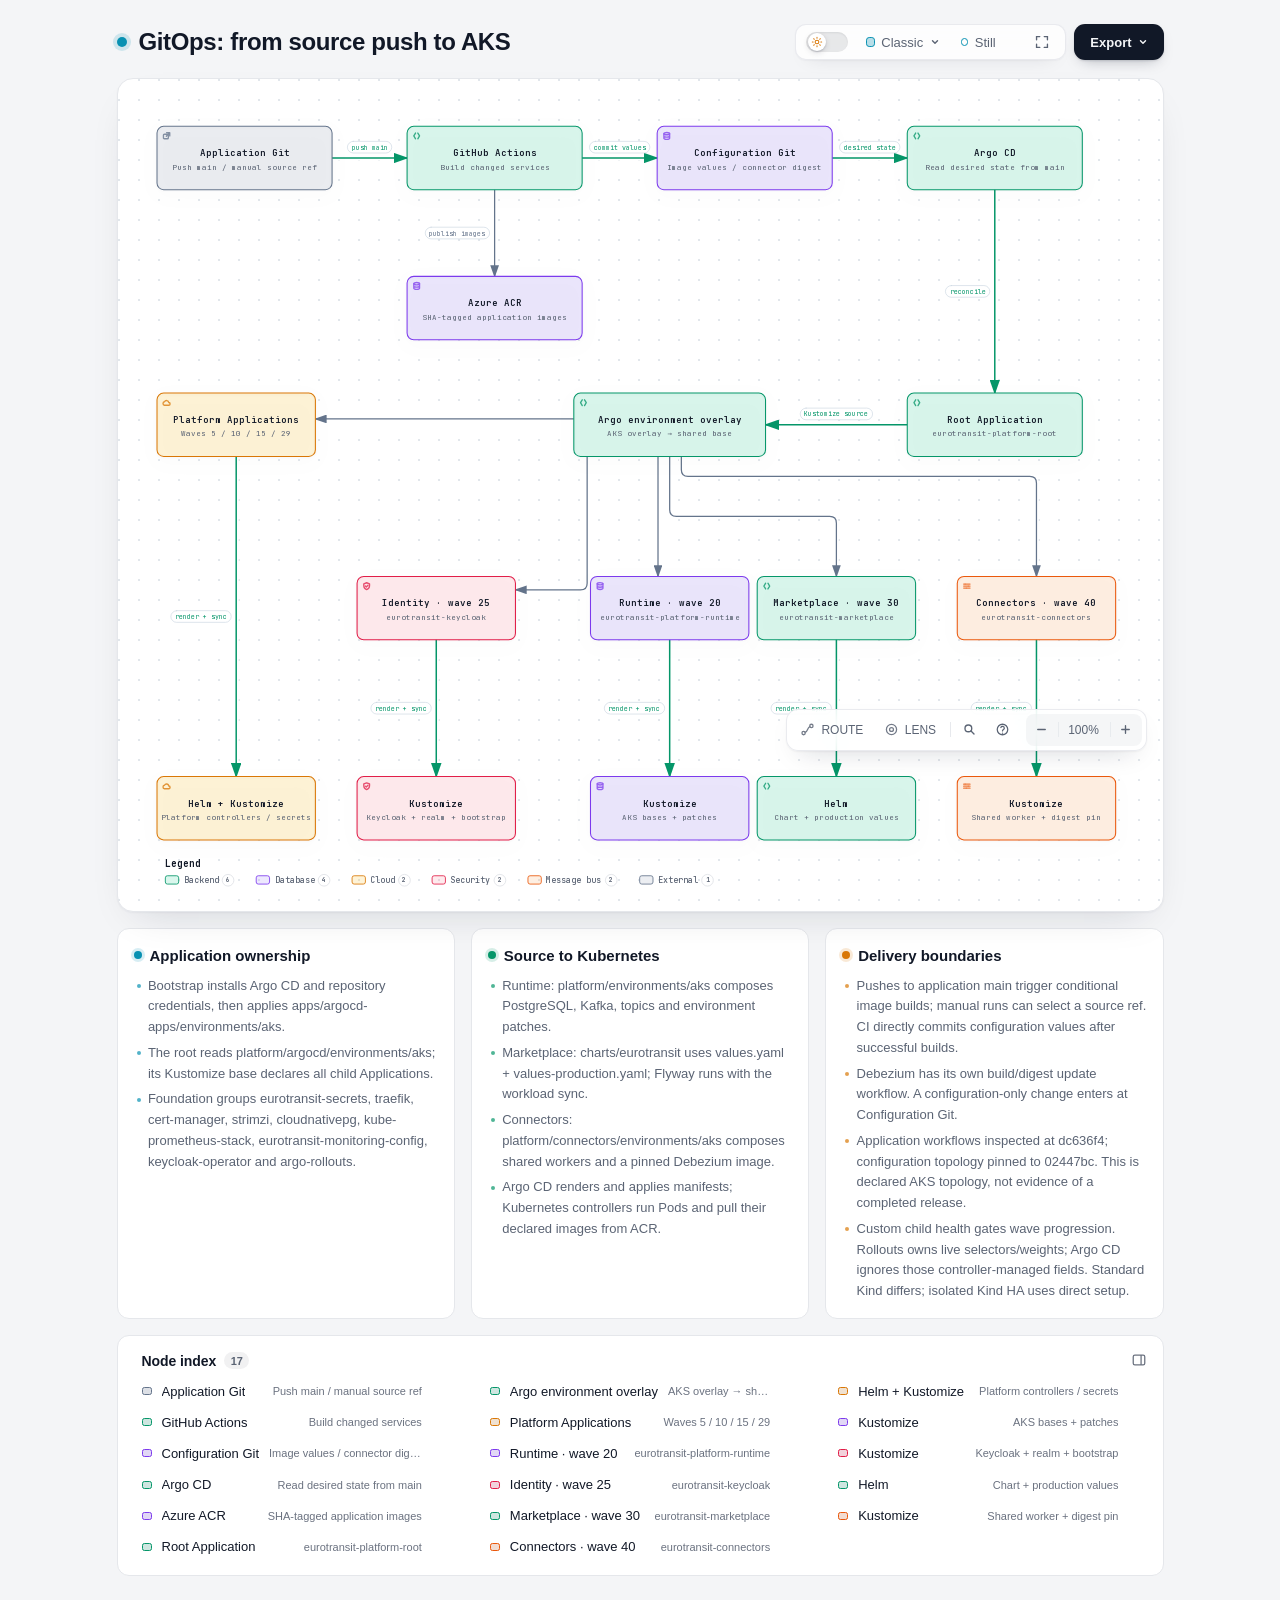
==== docs/diagrams/delivery/gitops-flow.html @ 52f910f9 "docs: detail GitOps Applications and installed chart resources" ====
<!DOCTYPE html>
<html lang="en" data-theme="dark" data-preset="classic">
<head>
  <meta charset="UTF-8">
  <meta name="viewport" content="width=device-width, initial-scale=1.0">
  <meta name="generator" content="archify 3.1.0">
  <meta name="archify-reader-contract" content="declared-wide-v1">
  <title>GitOps: from source push to AKS Diagram</title>
  <script>
    // Resolve the theme before first paint so light-preference users don't
    // see a dark flash. The toolbar script below re-applies with UI state.
    (function () {
      try {
        var theme = null;
        try {
          var param = new URLSearchParams(window.location.search).get('theme');
          if (param === 'light' || param === 'dark') theme = param;
          if (new URLSearchParams(window.location.search).get('embed') === '1') {
            document.documentElement.setAttribute('data-embed', 'true');
          }
          if (new URLSearchParams(window.location.search).get('present') === '1') {
            document.documentElement.setAttribute('data-present', 'true');
          }
        } catch (_) {}
        if (!theme) {
          try { theme = localStorage.getItem('archify-theme'); } catch (_) {}
        }
        if (theme !== 'light' && theme !== 'dark') {
          theme = window.matchMedia('(prefers-color-scheme: light)').matches ? 'light' : 'dark';
        }
        document.documentElement.setAttribute('data-theme', theme);
      } catch (_) {}
    })();
  </script>
  <style id="archify-fonts">
/*
JetBrains Mono variable WOFF2 subsets from Google Fonts service revision v24.
These fixed bytes are shared by the viewer and its SVG/raster exports.
No local() source: an installed copy must not override the bundled font.
Uncovered characters (including CJK) still use the system fallback stack.
Upstream: https://github.com/JetBrains/JetBrainsMono

cyrillic-ext    1664 bytes  sha256 9343de2ca5d9549f792e7962375af8efb0f320c7643bfd36c884b5a30e5c396f
cyrillic        8892 bytes  sha256 4995a9a43ac659ec32fcd8b463755cd6a07b31a6e6b3894a6a153b661cf490e2
greek           6800 bytes  sha256 49c3da6c9a2b279b0f1f860f5cfb1f5dc38d88a5c7be9c9b1837bbc4e3db6111
vietnamese      5872 bytes  sha256 d44eb1936043a56038eb02dd70b243f379bef65783f94ec12f277550720411f1
latin-ext      11596 bytes  sha256 9c38cb2d0d2d93c1ee6e21fa78db76f13ea7e15e15cc64214c7ca89b6aaa35c4
latin          31340 bytes  sha256 2c32b9b3ee358c119e210f6f5195f9bd34894d78a785ff2e95d60e718e400af4

Copyright 2020 The JetBrains Mono Project Authors (https://github.com/JetBrains/JetBrainsMono)

This Font Software is licensed under the SIL Open Font License, Version 1.1.
This license is copied below, and is also available with a FAQ at:
https://openfontlicense.org


-----------------------------------------------------------
SIL OPEN FONT LICENSE Version 1.1 - 26 February 2007
-----------------------------------------------------------

PREAMBLE
The goals of the Open Font License (OFL) are to stimulate worldwide
development of collaborative font projects, to support the font creation
efforts of academic and linguistic communities, and to provide a free and
open framework in which fonts may be shared and improved in partnership
with others.

The OFL allows the licensed fonts to be used, studied, modified and
redistributed freely as long as they are not sold by themselves. The
fonts, including any derivative works, can be bundled, embedded,
redistributed and/or sold with any software provided that any reserved
names are not used by derivative works. The fonts and derivatives,
however, cannot be released under any other type of license. The
requirement for fonts to remain under this license does not apply
to any document created using the fonts or their derivatives.

DEFINITIONS
"Font Software" refers to the set of files released by the Copyright
Holder(s) under this license and clearly marked as such. This may
include source files, build scripts and documentation.

"Reserved Font Name" refers to any names specified as such after the
copyright statement(s).

"Original Version" refers to the collection of Font Software components as
distributed by the Copyright Holder(s).

"Modified Version" refers to any derivative made by adding to, deleting,
or substituting -- in part or in whole -- any of the components of the
Original Version, by changing formats or by porting the Font Software to a
new environment.

"Author" refers to any designer, engineer, programmer, technical
writer or other person who contributed to the Font Software.

PERMISSION & CONDITIONS
Permission is hereby granted, free of charge, to any person obtaining
a copy of the Font Software, to use, study, copy, merge, embed, modify,
redistribute, and sell modified and unmodified copies of the Font
Software, subject to the following conditions:

1) Neither the Font Software nor any of its individual components,
in Original or Modified Versions, may be sold by itself.

2) Original or Modified Versions of the Font Software may be bundled,
redistributed and/or sold with any software, provided that each copy
contains the above copyright notice and this license. These can be
included either as stand-alone text files, human-readable headers or
in the appropriate machine-readable metadata fields within text or
binary files as long as those fields can be easily viewed by the user.

3) No Modified Version of the Font Software may use the Reserved Font
Name(s) unless explicit written permission is granted by the corresponding
Copyright Holder. This restriction only applies to the primary font name as
presented to the users.

4) The name(s) of the Copyright Holder(s) or the Author(s) of the Font
Software shall not be used to promote, endorse or advertise any
Modified Version, except to acknowledge the contribution(s) of the
Copyright Holder(s) and the Author(s) or with their explicit written
permission.

5) The Font Software, modified or unmodified, in part or in whole,
must be distributed entirely under this license, and must not be
distributed under any other license. The requirement for fonts to
remain under this license does not apply to any document created
using the Font Software.

TERMINATION
This license becomes null and void if any of the above conditions are
not met.

DISCLAIMER
THE FONT SOFTWARE IS PROVIDED "AS IS", WITHOUT WARRANTY OF ANY KIND,
EXPRESS OR IMPLIED, INCLUDING BUT NOT LIMITED TO ANY WARRANTIES OF
MERCHANTABILITY, FITNESS FOR A PARTICULAR PURPOSE AND NONINFRINGEMENT
OF COPYRIGHT, PATENT, TRADEMARK, OR OTHER RIGHT. IN NO EVENT SHALL THE
COPYRIGHT HOLDER BE LIABLE FOR ANY CLAIM, DAMAGES OR OTHER LIABILITY,
INCLUDING ANY GENERAL, SPECIAL, INDIRECT, INCIDENTAL, OR CONSEQUENTIAL
DAMAGES, WHETHER IN AN ACTION OF CONTRACT, TORT OR OTHERWISE, ARISING
FROM, OUT OF THE USE OR INABILITY TO USE THE FONT SOFTWARE OR FROM
OTHER DEALINGS IN THE FONT SOFTWARE.
*/
    /* cyrillic-ext */
    @font-face { font-family: 'JetBrains Mono'; font-style: normal; font-weight: 400 800; font-display: swap;
      src: url([data-uri]) format('woff2');
      unicode-range: U+0460-052F, U+1C80-1C8A, U+20B4, U+2DE0-2DFF, U+A640-A69F, U+FE2E-FE2F; }
    /* cyrillic */
    @font-face { font-family: 'JetBrains Mono'; font-style: normal; font-weight: 400 800; font-display: swap;
      src: url([data-uri]) format('woff2');
      unicode-range: U+0301, U+0400-045F, U+0490-0491, U+04B0-04B1, U+2116; }
    /* greek */
    @font-face { font-family: 'JetBrains Mono'; font-style: normal; font-weight: 400 800; font-display: swap;
      src: url([data-uri]) format('woff2');
      unicode-range: U+0370-0377, U+037A-037F, U+0384-038A, U+038C, U+038E-03A1, U+03A3-03FF; }
    /* vietnamese */
    @font-face { font-family: 'JetBrains Mono'; font-style: normal; font-weight: 400 800; font-display: swap;
      src: url([data-uri]) format('woff2');
      unicode-range: U+0102-0103, U+0110-0111, U+0128-0129, U+0168-0169, U+01A0-01A1, U+01AF-01B0, U+0300-0301, U+0303-0304, U+0308-0309, U+0323, U+0329, U+1EA0-1EF9, U+20AB; }
    /* latin-ext */
    @font-face { font-family: 'JetBrains Mono'; font-style: normal; font-weight: 400 800; font-display: swap;
      src: url([data-uri]) format('woff2');
      unicode-range: U+0100-02BA, U+02BD-02C5, U+02C7-02CC, U+02CE-02D7, U+02DD-02FF, U+0304, U+0308, U+0329, U+1D00-1DBF, U+1E00-1E9F, U+1EF2-1EFF, U+2020, U+20A0-20AB, U+20AD-20C0, U+2113, U+2C60-2C7F, U+A720-A7FF; }
    /* latin */
    @font-face { font-family: 'JetBrains Mono'; font-style: normal; font-weight: 400 800; font-display: swap;
      src: url([data-uri]) format('woff2');
      unicode-range: U+0000-00FF, U+0131, U+0152-0153, U+02BB-02BC, U+02C6, U+02DA, U+02DC, U+0304, U+0308, U+0329, U+2000-206F, U+20AC, U+2122, U+2191, U+2193, U+2212, U+2215, U+FEFF, U+FFFD; }
  </style>
  <style>
    /* ==========================================================
       THEME VARIABLES — switch by toggling [data-theme] on <html>
       ========================================================== */
    :root,
    [data-theme="dark"] {
      --bg: #020617;
      --grid: #1e293b;
      --canvas-dot: rgba(148, 163, 184, 0.16);
      --text: #ffffff;
      --text-muted: #94a3b8;
      --text-dim: #475569;
      /* UI chrome and menu hints need more contrast than SVG .t-dim accents */
      --text-faint: #7d8da1;

      --panel: rgba(15, 23, 42, 0.5);
      --panel-border: #1e293b;
      --lane-fill: rgba(15, 23, 42, 0.22);
      --lane-stroke: #334155;

      --arrow: #94a3b8;
      --arrow-emphasis: #34d399;

      /* Opaque mask color used behind semi-transparent component fills
         so the arrows drawn underneath are properly hidden. */
      --mask: #0f172a;

      --frontend-fill:    rgba(8, 51, 68, 0.4);
      --frontend-stroke:  #22d3ee;
      --backend-fill:     rgba(6, 78, 59, 0.4);
      --backend-stroke:   #34d399;
      --database-fill:    rgba(76, 29, 149, 0.4);
      --database-stroke:  #a78bfa;
      --cloud-fill:       rgba(120, 53, 15, 0.3);
      --cloud-stroke:     #fbbf24;
      --security-fill:    rgba(136, 19, 55, 0.4);
      --security-stroke:  #fb7185;
      --messagebus-fill:  rgba(251, 146, 60, 0.3);
      --messagebus-stroke:#fb923c;
      --external-fill:    rgba(30, 41, 59, 0.5);
      --external-stroke:  #94a3b8;

      --toolbar-bg:       rgba(15, 23, 42, 0.8);
      --toolbar-border:   #334155;
      --toolbar-text:     #e2e8f0;
      --toolbar-hover:    rgba(15, 23, 42, 0.95);
      --toolbar-menu-bg:  #0f172a;
    }

    [data-theme="light"] {
      --bg: #f4f5f7;
      --grid: #e9edf2;
      --canvas-dot: #e2e7ec;
      --text: #111827;
      --text-muted: #5b6474;
      --text-dim: #9aa3b2;
      --text-faint: #6b7280;

      --panel: #ffffff;
      --panel-border: #e5e7eb;
      --lane-fill: rgba(248, 250, 252, 0.65);
      --lane-stroke: #cbd5e1;

      --arrow: #64748b;
      --arrow-emphasis: #059669;

      --mask: #ffffff;

      --frontend-fill: rgba(34, 211, 238, 0.15);
      --frontend-stroke: #0891b2;
      --backend-fill: rgba(52, 211, 153, 0.18);
      --backend-stroke: #059669;
      --database-fill: rgba(167, 139, 250, 0.2);
      --database-stroke: #7c3aed;
      --cloud-fill: rgba(251, 191, 36, 0.18);
      --cloud-stroke: #d97706;
      --security-fill: rgba(251, 113, 133, 0.15);
      --security-stroke: #e11d48;
      --messagebus-fill: rgba(251, 146, 60, 0.15);
      --messagebus-stroke: #ea580c;
      --external-fill: rgba(148, 163, 184, 0.18);
      --external-stroke: #64748b;

      --toolbar-bg:       rgba(255, 255, 255, 0.92);
      --toolbar-border:   #cbd5e1;
      --toolbar-text:     #334155;
      --toolbar-hover:    #ffffff;
      --toolbar-menu-bg:  #ffffff;
    }

    /* ==========================================================
       SIGNAL FLOW — an opt-in, motion-forward visual preset.
       The variables also target a standalone exported SVG, whose
       root carries data-preset and data-theme directly.
       ========================================================== */
    [data-preset="signal-flow"][data-theme="dark"] {
      --bg: #030711;
      --grid: #15233a;
      --panel: rgba(6, 14, 28, 0.78);
      --panel-border: #1d3350;
      --lane-fill: rgba(9, 22, 40, 0.5);
      --lane-stroke: #2c4564;
      --text: #f5fbff;
      --text-muted: #9eb0c7;
      --text-dim: #52667f;
      --text-faint: #7890ad;
      --mask: #07101e;
      --frontend-fill: rgba(6, 182, 212, 0.14);
      --frontend-stroke: #67e8f9;
      --backend-fill: rgba(16, 185, 129, 0.14);
      --backend-stroke: #5eead4;
      --database-fill: rgba(139, 92, 246, 0.16);
      --database-stroke: #c4b5fd;
      --cloud-fill: rgba(245, 158, 11, 0.13);
      --cloud-stroke: #fcd34d;
      --security-fill: rgba(244, 63, 94, 0.13);
      --security-stroke: #fda4af;
      --messagebus-fill: rgba(249, 115, 22, 0.13);
      --messagebus-stroke: #fdba74;
      --external-fill: rgba(71, 85, 105, 0.24);
      --external-stroke: #a5b4c7;
      --arrow: #7890ad;
      --arrow-emphasis: #2dd4bf;
      --toolbar-bg: rgba(7, 16, 30, 0.86);
      --toolbar-border: #29415f;
      --toolbar-menu-bg: #07101e;
    }

    [data-preset="signal-flow"][data-theme="light"] {
      --bg: #f4f9fc;
      --grid: #d4e5ee;
      --panel: rgba(255, 255, 255, 0.82);
      --panel-border: #bfd5e2;
      --lane-fill: rgba(232, 243, 248, 0.62);
      --lane-stroke: #a9c5d5;
      --text: #102638;
      --text-muted: #587287;
      --text-dim: #8aa2b4;
      --text-faint: #668397;
      --mask: #ffffff;
      --frontend-fill: rgba(6, 182, 212, 0.09);
      --frontend-stroke: #0789a1;
      --backend-fill: rgba(5, 150, 105, 0.09);
      --backend-stroke: #087f69;
      --database-fill: rgba(124, 58, 237, 0.09);
      --database-stroke: #7254c7;
      --cloud-fill: rgba(217, 119, 6, 0.08);
      --cloud-stroke: #b9670b;
      --security-fill: rgba(225, 29, 72, 0.08);
      --security-stroke: #c53a59;
      --messagebus-fill: rgba(234, 88, 12, 0.08);
      --messagebus-stroke: #c65f27;
      --external-fill: rgba(100, 116, 139, 0.1);
      --external-stroke: #607a8c;
      --arrow: #7b97aa;
      --arrow-emphasis: #0d9488;
    }

    /* ==========================================================
       BLUEPRINT — a review-first drafting preset for deployment,
       infrastructure, and technical design documentation. It keeps
       the same semantic palette and geometry while trading glow for
       precise grid contrast, squared materials, and drafting marks.
       ========================================================== */
    [data-preset="blueprint"][data-theme="dark"] {
      --bg: #06131f;
      --grid: #17425a;
      --panel: rgba(7, 27, 43, 0.9);
      --panel-border: #27627f;
      --lane-fill: rgba(10, 43, 66, 0.36);
      --lane-stroke: #34799a;
      --text: #e3f6ff;
      --text-muted: #91b8ca;
      --text-dim: #557e92;
      --text-faint: #739caf;
      --mask: #0a2031;
      --frontend-fill: rgba(26, 157, 193, 0.14);
      --frontend-stroke: #66d9ef;
      --backend-fill: rgba(31, 155, 124, 0.13);
      --backend-stroke: #69dfbd;
      --database-fill: rgba(120, 105, 196, 0.14);
      --database-stroke: #b4a8ff;
      --cloud-fill: rgba(197, 145, 43, 0.13);
      --cloud-stroke: #ffd166;
      --security-fill: rgba(199, 76, 104, 0.13);
      --security-stroke: #ff8da1;
      --messagebus-fill: rgba(207, 112, 49, 0.13);
      --messagebus-stroke: #ffad66;
      --external-fill: rgba(84, 119, 139, 0.18);
      --external-stroke: #a7cad9;
      --arrow: #78a3b7;
      --arrow-emphasis: #64dfc1;
      --toolbar-bg: rgba(7, 28, 45, 0.92);
      --toolbar-border: #34799a;
      --toolbar-text: #d8f3ff;
      --toolbar-hover: rgba(18, 58, 83, 0.95);
      --toolbar-menu-bg: #0a2031;
    }

    [data-preset="blueprint"][data-theme="light"] {
      --bg: #edf7fa;
      --grid: #b5d5e1;
      --panel: rgba(249, 253, 255, 0.94);
      --panel-border: #78aabd;
      --lane-fill: rgba(210, 232, 240, 0.42);
      --lane-stroke: #83b2c4;
      --text: #123344;
      --text-muted: #4e7486;
      --text-dim: #86a6b4;
      --text-faint: #668c9d;
      --mask: #f9fdff;
      --frontend-fill: rgba(8, 145, 178, 0.08);
      --frontend-stroke: #087f9c;
      --backend-fill: rgba(5, 128, 101, 0.08);
      --backend-stroke: #08755f;
      --database-fill: rgba(100, 75, 180, 0.08);
      --database-stroke: #6757a8;
      --cloud-fill: rgba(181, 120, 15, 0.08);
      --cloud-stroke: #a86609;
      --security-fill: rgba(190, 48, 80, 0.07);
      --security-stroke: #b32f50;
      --messagebus-fill: rgba(196, 81, 22, 0.07);
      --messagebus-stroke: #b65120;
      --external-fill: rgba(79, 112, 128, 0.08);
      --external-stroke: #506f7e;
      --arrow: #6d93a5;
      --arrow-emphasis: #087f69;
      --toolbar-bg: rgba(247, 252, 254, 0.94);
      --toolbar-border: #8ab5c5;
      --toolbar-text: #294f61;
      --toolbar-hover: #ffffff;
      --toolbar-menu-bg: #f9fdff;
    }

    /* ==========================================================
       EDITORIAL — a warm, publication-minded preset for design
       reviews, launch notes, and documentation. The diagram keeps
       the same semantic palette and exact geometry, but trades
       software chrome for paper, ink, ruled structure, and one
       restrained vermilion accent.
       ========================================================== */
    [data-preset="editorial"][data-theme="dark"] {
      --bg: #181611;
      --grid: #39342a;
      --panel: rgba(35, 31, 24, 0.96);
      --panel-border: #625a4a;
      --lane-fill: rgba(52, 46, 35, 0.46);
      --lane-stroke: #726957;
      --text: #f4eddf;
      --text-muted: #b9ae9b;
      --text-dim: #776e60;
      --text-faint: #9d917e;
      --mask: #231f18;
      --frontend-fill: rgba(43, 133, 142, 0.16);
      --frontend-stroke: #7fc6c7;
      --backend-fill: rgba(63, 132, 92, 0.16);
      --backend-stroke: #8fc29e;
      --database-fill: rgba(117, 91, 141, 0.17);
      --database-stroke: #c0a4d0;
      --cloud-fill: rgba(170, 119, 49, 0.16);
      --cloud-stroke: #d8ad68;
      --security-fill: rgba(157, 69, 65, 0.17);
      --security-stroke: #df9085;
      --messagebus-fill: rgba(174, 79, 42, 0.16);
      --messagebus-stroke: #df946f;
      --external-fill: rgba(126, 115, 96, 0.18);
      --external-stroke: #b8ad99;
      --arrow: #948978;
      --arrow-emphasis: #dd6b3d;
      --toolbar-bg: rgba(35, 31, 24, 0.92);
      --toolbar-border: #625a4a;
      --toolbar-text: #eee5d5;
      --toolbar-hover: #302a20;
      --toolbar-menu-bg: #231f18;
    }

    [data-preset="editorial"][data-theme="light"] {
      --bg: #f2eee5;
      --grid: #d8d0c2;
      --panel: rgba(251, 248, 241, 0.97);
      --panel-border: #c4b9a6;
      --lane-fill: rgba(229, 221, 207, 0.42);
      --lane-stroke: #b8aa94;
      --text: #242018;
      --text-muted: #6f6658;
      --text-dim: #a09788;
      --text-faint: #817767;
      --mask: #fbf8f1;
      --frontend-fill: rgba(31, 117, 126, 0.09);
      --frontend-stroke: #287e84;
      --backend-fill: rgba(42, 119, 75, 0.09);
      --backend-stroke: #397b53;
      --database-fill: rgba(105, 75, 130, 0.09);
      --database-stroke: #765d86;
      --cloud-fill: rgba(157, 103, 31, 0.1);
      --cloud-stroke: #9a671f;
      --security-fill: rgba(153, 58, 52, 0.09);
      --security-stroke: #9e463f;
      --messagebus-fill: rgba(182, 70, 27, 0.09);
      --messagebus-stroke: #ad4b25;
      --external-fill: rgba(101, 91, 75, 0.09);
      --external-stroke: #746b5e;
      --arrow: #8a806f;
      --arrow-emphasis: #bb4c23;
      --toolbar-bg: rgba(251, 248, 241, 0.94);
      --toolbar-border: #c4b9a6;
      --toolbar-text: #40392f;
      --toolbar-hover: #fffdf8;
      --toolbar-menu-bg: #fbf8f1;
    }

    * { margin: 0; padding: 0; box-sizing: border-box; }

    body {
      --archify-page-top: 2rem;
      font-family: -apple-system, BlinkMacSystemFont, 'Segoe UI', 'PingFang SC', 'Hiragino Sans GB', 'Microsoft YaHei', 'Noto Sans CJK SC', 'Noto Sans', Roboto, 'Helvetica Neue', Arial, sans-serif;
      -webkit-font-smoothing: antialiased;
      background: var(--bg);
      min-height: 100vh;
      padding: var(--archify-page-top) 2rem 2rem;
      color: var(--text);
      /* Theme surfaces change together; animating the page background leaves it
         visibly out of sync with the SVG and panel for the first 200ms. */
    }

    html[data-preset="signal-flow"] body {
      background-image:
        radial-gradient(circle at 18% -8%, rgba(34, 211, 238, 0.14), transparent 34rem),
        radial-gradient(circle at 92% 18%, rgba(139, 92, 246, 0.12), transparent 30rem);
      background-attachment: fixed;
    }
    html[data-preset="signal-flow"][data-theme="light"] body {
      background-image:
        radial-gradient(circle at 18% -8%, rgba(6, 182, 212, 0.12), transparent 34rem),
        radial-gradient(circle at 92% 18%, rgba(139, 92, 246, 0.08), transparent 30rem);
    }
    html[data-preset="blueprint"] body {
      background-image:
        linear-gradient(var(--grid) 1px, transparent 1px),
        linear-gradient(90deg, var(--grid) 1px, transparent 1px);
      background-size: 32px 32px;
      background-position: -1px -1px;
      background-attachment: fixed;
    }
    html[data-preset="editorial"] body {
      background-image:
        linear-gradient(90deg, transparent 0, transparent 5.4rem, color-mix(in srgb, var(--security-stroke) 18%, transparent) 5.4rem, color-mix(in srgb, var(--security-stroke) 18%, transparent) calc(5.4rem + 1px), transparent calc(5.4rem + 1px)),
        repeating-linear-gradient(0deg, transparent 0, transparent 31px, color-mix(in srgb, var(--grid) 36%, transparent) 31px, color-mix(in srgb, var(--grid) 36%, transparent) 32px);
      background-attachment: fixed;
    }

    /* Gallery/embed mode keeps the generated artifact as the source of truth
       while presenting only its diagram surface inside a proof card. */
    html[data-embed="true"] body {
      min-height: 0;
      padding: 0;
      overflow: hidden;
      background: var(--bg);
      background-image: none;
    }
    html[data-embed="true"] .toolbar,
    html[data-embed="true"] .header,
    html[data-embed="true"] .cards,
    html[data-embed="true"] .diagram-nav,
    html[data-embed="true"] .overview-map,
    html[data-embed="true"] .focus-chip,
    html[data-embed="true"] .route-probe,
    html[data-embed="true"] .semantic-lens,
    html[data-embed="true"] .diagram-guide,
    html[data-embed="true"] .node-finder,
    html[data-embed="true"] .node-outline { display: none !important; }
    html[data-embed="true"] .container { max-width: none; }
    html[data-embed="true"] .diagram-container {
      padding: 0.5rem;
      border: 0;
      border-radius: 0;
      box-shadow: none;
    }
    html[data-embed="true"] .diagram-container svg { min-width: 0; }

    /* Presentation Stage is a viewer-only layer: it gives the live diagram
       the viewport while keeping guided views, theme, focus, and exports real.
       Embed mode wins when both query parameters are present. */
    html[data-present="true"]:not([data-embed="true"]) body {
      --archify-page-top: 1rem;
      height: 100dvh;
      min-height: 0;
      padding: 1rem;
      overflow: hidden;
    }
    html[data-present="true"]:not([data-embed="true"]) .container {
      display: flex;
      flex-direction: column;
      gap: 0.75rem;
      width: 100%;
      max-width: none;
      height: calc(100dvh - 2rem);
    }
    html[data-present="true"]:not([data-embed="true"]) .header {
      flex: none;
      min-width: 0;
      margin: 0;
      padding-right: 23rem;
    }
    html[data-present="true"]:not([data-embed="true"]) .header-row { margin-bottom: 0.25rem; }
    html[data-present="true"]:not([data-embed="true"]) .subtitle {
      overflow: hidden;
      text-overflow: ellipsis;
      white-space: nowrap;
    }

    html[data-present="true"]:not([data-embed="true"]) .diagram-container {
      display: flex;
      flex: 1 1 auto;
      align-items: center;
      justify-content: center;
      min-height: 0;
      padding: 0.75rem;
      padding-bottom: calc(0.75rem + var(--archify-nav-reserve));
    }
    html[data-present="true"]:not([data-embed="true"]) .diagram-container > svg {
      flex: 1 1 auto;
      height: 100%;
      min-height: 0;
      width: 100%;
      min-width: 0;
    }
    html[data-present="true"]:not([data-embed="true"]) .cards { display: none; }
    html[data-present="true"]:not([data-embed="true"]) #btn-present {
      border-color: var(--frontend-stroke);
      color: var(--frontend-stroke);
    }

    /* The reader owns only the outer scale. Compact automatic sequences fit at
       their authored text size or larger. Long sequences and waterfall rows
       favor reading width and page scroll; other diagrams keep height fitting.
       Small automatic canvases retain a modest scale inside a usable shell.
       Every strategy preserves the authored SVG/viewBox and semantic geometry. */
    .container {
      width: 100%;
      max-width: var(--archify-reader-width, 1440px);
      margin: 0 auto;
    }
    html[data-reader-area="true"] .diagram-container {
      min-height: var(--archify-diagram-min-height);
      display: flex;
      align-items: center;
    }
    html[data-reader-area="true"] .diagram-container > svg { flex-shrink: 0; }
    /* The original SVG legend can use the outer corner while the capped or fitted
       diagram stays centered. The container still clips all outer paint. */
    .diagram-container:has([data-reader-legend-corner]) > svg { overflow: visible; }
    .diagram-container [data-reader-legend-corner] {
      transform-origin: 0 0;
      transform-box: view-box;
      transform: var(--archify-reader-legend-transform);
    }
    html[data-reader-narrow="true"]:not([data-present="true"]) .diagram-container > svg {
      min-width: 0;
      max-width: var(--archify-diagram-max-width);
      margin-inline: auto;
    }
    @media (min-width: 768px) and (max-height: 920px) {
      .header { margin-bottom: 1rem; }
      .diagram-container { padding: 1rem; }
      .cards { margin-top: 1rem; }
      .card { padding: 1rem; }
    }

    .header { margin-bottom: 1.5rem; padding-right: 29.5rem; }

    html[data-preset="signal-flow"] .header,
    html[data-preset="blueprint"] .header,
    html[data-preset="editorial"] .header { padding-right: 29.5rem; }

    .header-row {
      display: flex;
      align-items: center;
      gap: 0.75rem;
      min-height: 2.75rem;
      margin-bottom: 0.25rem;
    }

    .pulse-dot {
      flex: none;
      width: 10px;
      height: 10px;
      background: var(--frontend-stroke);
      border-radius: 50%;
      box-shadow: 0 0 0 4px color-mix(in srgb, var(--frontend-stroke) 16%, transparent);
      animation: none;
    }

    html[data-motion-capable="true"] .pulse-dot { animation: pulse 2s infinite; }

    @keyframes pulse {
      0%, 100% { opacity: 1; }
      50% { opacity: 0.5; }
    }

    h1 {
      font-size: 1.5rem;
      font-weight: 650;
      line-height: 1.25;
      letter-spacing: -0.015em;
    }

    .subtitle {
      color: var(--text-muted);
      font-size: 0.875rem;
      line-height: 1.55;
      margin-left: 1.375rem;
    }

    html[data-preset="signal-flow"] .header-row::after {
      content: attr(data-preset-badge-signal-flow);
      flex: none;
      margin-left: 0.25rem;
      color: var(--frontend-stroke);
      border: 1px solid var(--frontend-stroke);
      border-radius: 999px;
      padding: 0.28rem 0.6rem;
      font-size: 0.625rem;
      letter-spacing: 0.12em;
      opacity: 0.82;
      box-shadow: 0 0 20px rgba(34, 211, 238, 0.12);
      white-space: nowrap;
    }

    html[data-preset="blueprint"] .pulse-dot {
      width: 10px;
      height: 10px;
      border: 1px solid var(--frontend-stroke);
      border-radius: 1px;
      background: transparent;
      box-shadow: inset 0 0 0 2px var(--bg);
      transform: rotate(45deg);
      animation: none;
    }
    html[data-preset="blueprint"] .header-row::after {
      content: attr(data-preset-badge-blueprint);
      flex: none;
      margin-left: 0.25rem;
      padding: 0.28rem 0.55rem;
      border-top: 1px solid var(--frontend-stroke);
      border-bottom: 1px solid var(--frontend-stroke);
      color: var(--frontend-stroke);
      font-size: 0.5625rem;
      font-weight: 700;
      letter-spacing: 0.14em;
      white-space: nowrap;
    }

    html[data-preset="editorial"] h1,
    html[data-preset="editorial"] .card h3 {
      font-family: Georgia, 'Times New Roman', 'Songti SC', STSong, serif;
      letter-spacing: -0.02em;
    }
    html[data-preset="editorial"] h1 { font-size: 1.72rem; font-weight: 600; }
    html[data-preset="editorial"] .pulse-dot {
      width: 9px;
      height: 9px;
      border: 1px solid var(--arrow-emphasis);
      border-radius: 0;
      background: var(--arrow-emphasis);
      box-shadow: 0 0 0 3px color-mix(in srgb, var(--arrow-emphasis) 14%, transparent);
      transform: rotate(45deg);
      animation: none;
    }
    html[data-preset="editorial"] .header-row::after {
      content: attr(data-preset-badge-editorial);
      flex: none;
      margin-left: 0.25rem;
      padding: 0.32rem 0 0.24rem;
      border-bottom: 2px solid var(--arrow-emphasis);
      color: var(--arrow-emphasis);
      font-family: Georgia, 'Times New Roman', serif;
      font-size: 0.625rem;
      font-style: italic;
      font-weight: 600;
      letter-spacing: 0.08em;
      white-space: nowrap;
    }

    .diagram-container {
      --archify-nav-reserve: 0px;
      background: var(--panel);
      border-radius: 1rem;
      border: 1px solid var(--panel-border);
      box-shadow: 0 1px 2px rgba(15, 23, 42, 0.04), 0 16px 40px -20px rgba(15, 23, 42, 0.18);
      padding: 1.5rem;
      padding-bottom: calc(1.5rem + var(--archify-nav-reserve));
      overflow: hidden;
      position: relative;
    }

    html[data-preset="signal-flow"] .diagram-container {
      position: relative;
      overflow: hidden;
      background: linear-gradient(180deg, rgba(8, 20, 38, 0.82), rgba(3, 8, 18, 0.94));
      box-shadow: inset 0 1px 0 rgba(255, 255, 255, 0.04), 0 28px 80px rgba(0, 0, 0, 0.34);
    }
    html[data-preset="signal-flow"][data-theme="light"] .diagram-container {
      background: linear-gradient(180deg, rgba(255, 255, 255, 0.9), rgba(237, 246, 250, 0.94));
      box-shadow: inset 0 1px 0 rgba(255, 255, 255, 0.72), 0 24px 60px rgba(45, 78, 99, 0.12);
    }
    html[data-preset="blueprint"] .diagram-container {
      border-color: var(--panel-border);
      border-radius: 0.35rem;
      background: var(--panel);
      box-shadow:
        inset 0 0 0 1px color-mix(in srgb, var(--panel-border) 34%, transparent),
        0 18px 48px rgba(0, 0, 0, 0.16);
    }
    html[data-preset="blueprint"] .diagram-container::after {
      content: "";
      position: absolute;
      z-index: 10;
      inset: 0.7rem;
      pointer-events: none;
      background:
        linear-gradient(var(--frontend-stroke), var(--frontend-stroke)) left top / 1.35rem 1px no-repeat,
        linear-gradient(var(--frontend-stroke), var(--frontend-stroke)) left top / 1px 1.35rem no-repeat,
        linear-gradient(var(--frontend-stroke), var(--frontend-stroke)) right top / 1.35rem 1px no-repeat,
        linear-gradient(var(--frontend-stroke), var(--frontend-stroke)) right top / 1px 1.35rem no-repeat,
        linear-gradient(var(--frontend-stroke), var(--frontend-stroke)) left bottom / 1.35rem 1px no-repeat,
        linear-gradient(var(--frontend-stroke), var(--frontend-stroke)) left bottom / 1px 1.35rem no-repeat,
        linear-gradient(var(--frontend-stroke), var(--frontend-stroke)) right bottom / 1.35rem 1px no-repeat,
        linear-gradient(var(--frontend-stroke), var(--frontend-stroke)) right bottom / 1px 1.35rem no-repeat;
      opacity: 0.58;
    }
    html[data-preset="editorial"] .diagram-container {
      overflow: hidden;
      border-color: var(--panel-border);
      border-radius: 0.38rem;
      background:
        linear-gradient(90deg, color-mix(in srgb, var(--security-fill) 58%, transparent), transparent 12%),
        var(--panel);
      box-shadow:
        0 1px 0 color-mix(in srgb, var(--text) 6%, transparent),
        0 18px 48px color-mix(in srgb, #000 19%, transparent);
    }
    html[data-preset="editorial"] .diagram-container::after {
      position: absolute;
      z-index: 10;
      top: 0.72rem;
      right: 1.25rem;
      padding: 0.2rem 0.52rem;
      border: 1px solid var(--panel-border);
      background: var(--panel);
      color: var(--arrow-emphasis);
      content: attr(data-preset-badge-editorial-plate);
      font-family: Georgia, 'Times New Roman', serif;
      font-size: 0.52rem;
      font-style: italic;
      font-weight: 600;
      letter-spacing: 0.09em;
      pointer-events: none;
    }
    html[data-embed="true"][data-preset="editorial"] .diagram-container::after { display: none; }
    html[data-motion-capable="true"][data-preset="signal-flow"][data-ambient-entry="running"] .diagram-container::before {
      content: "";
      position: absolute;
      inset: 0;
      pointer-events: none;
      background: linear-gradient(115deg, transparent 28%, rgba(103, 232, 249, 0.035) 48%, transparent 68%);
      transform: translateX(-70%);
      animation: archify-signal-scan 4.8s ease-in-out 1 both;
    }

    /* Motion Governor gives the reader a real static state and gives the
       strongest semantic action the only motion budget. Atmosphere resets to
       its authored base instead of freezing mid-cycle. Static artifacts never
       start a decorative pulse or scan. */
    html:not([data-motion-capable="true"]) svg[data-animation="trace"] [data-animate] {
      animation: none !important;
    }
    html:not([data-motion-capable="true"]) svg[data-animation="trace"] [data-graph-role="automatic-crossover"]:has(> [data-animate="edge"]) > [data-graph-role="automatic-crossover-underlay"] {
      animation: none !important;
    }
    html[data-motion="still"] .pulse-dot,
    html[data-motion="still"] .diagram-container::before,
    html[data-motion="still"] svg[data-animation="trace"] [data-animate],
    html[data-motion-owner] .pulse-dot,
    html[data-motion-owner] .diagram-container::before,
    html[data-motion-owner] svg[data-animation="trace"] [data-animate],
    html[data-embed="true"] .pulse-dot,
    html[data-embed="true"] .diagram-container::before,
    html[data-share-playback="true"] .pulse-dot,
    html[data-share-playback="true"] .diagram-container::before,
    html[data-document-hidden="true"] .pulse-dot,
    html[data-document-hidden="true"] .diagram-container::before,
    html[data-document-hidden="true"] svg[data-animation="trace"] [data-animate],
    html[data-motion="still"] svg[data-animation="trace"] [data-graph-role="automatic-crossover"]:has(> [data-animate="edge"]) > [data-graph-role="automatic-crossover-underlay"],
    html[data-motion-owner] svg[data-animation="trace"] [data-graph-role="automatic-crossover"]:has(> [data-animate="edge"]) > [data-graph-role="automatic-crossover-underlay"],
    html[data-embed="true"] svg[data-animation="trace"] [data-graph-role="automatic-crossover"]:has(> [data-animate="edge"]) > [data-graph-role="automatic-crossover-underlay"],
    html[data-share-playback="true"] svg[data-animation="trace"] [data-graph-role="automatic-crossover"]:has(> [data-animate="edge"]) > [data-graph-role="automatic-crossover-underlay"],
    html[data-document-hidden="true"] svg[data-animation="trace"] [data-graph-role="automatic-crossover"]:has(> [data-animate="edge"]) > [data-graph-role="automatic-crossover-underlay"] {
      animation: none !important;
    }
    html[data-motion="still"] .diagram-container::before,
    html[data-motion-owner] .diagram-container::before,
    html[data-embed="true"] .diagram-container::before,
    html[data-share-playback="true"] .diagram-container::before {
      opacity: 0;
    }
    html[data-motion="still"] .intent-trace-flow,
    html[data-motion="still"] .route-probe-flow,
    html[data-motion="still"] .route-journey-flow,
    html[data-motion="still"] .semantic-lens-flow,
    html[data-motion="still"] .diagram-guide,
    html[data-motion="still"] .overview-map-live,
    html[data-document-hidden="true"] .intent-trace-flow,
    html[data-document-hidden="true"] .route-probe-flow,
    html[data-document-hidden="true"] .route-journey-flow,
    html[data-document-hidden="true"] .semantic-lens-flow,
    html[data-document-hidden="true"] .diagram-guide,
    html[data-document-hidden="true"] .overview-map-live {
      animation: none !important;
    }

    html[data-motion="still"] .intent-trace-flow,
    html[data-motion="still"] .route-probe-flow {
      stroke-dasharray: none;
      stroke-dashoffset: 0;
      opacity: 0.72;
    }
    html[data-motion="still"] .route-journey-overlay,
    html[data-document-hidden="true"] .route-journey-overlay { display: none !important; }
    html[data-motion="still"] .relationship-pulse-overlay { display: none !important; }

    html[data-motion="still"] svg [data-node-id],
    html[data-motion="still"] svg [data-edge-from],
    html[data-motion="still"] svg [data-detail],
    html[data-motion="still"] svg [data-detail-anchor],
    html[data-motion="still"] svg [data-legend-hit],
    html[data-motion="still"] svg {
      transition: none !important;
    }

    svg {
      font-family: 'JetBrains Mono', ui-monospace, SFMono-Regular, Menlo, Consolas, 'DejaVu Sans Mono', 'Liberation Mono', 'Noto Sans Mono CJK SC', 'PingFang SC', 'Hiragino Sans GB', 'Microsoft YaHei', monospace;
      width: 100%;
      min-width: min(900px, 100%);
      display: block;
      transform-origin: 0 0;
      transition: transform 0.18s ease;
    }

    .diagram-container.is-camera-moving svg {
      transition: transform 0.42s cubic-bezier(0.22, 1, 0.36, 1);
    }
    .diagram-container.is-camera-transaction svg { transition: none; }
    .diagram-container.is-pannable { cursor: grab; }
    .diagram-container.is-panning { cursor: grabbing; user-select: none; }
    .diagram-container.is-panning svg { transition: none; }

    .diagram-nav {
      position: absolute;
      right: 1rem;
      bottom: 1rem;
      z-index: 12;
      translate: 0 calc(-1 * var(--archify-dock-lift, 0px));
      display: inline-flex;
      align-items: center;
      max-width: calc(100% - 2rem);
      padding: 0.25rem;
      gap: 0.0625rem;
      overflow-x: auto;
      border: 1px solid color-mix(in srgb, var(--panel-border) 80%, transparent);
      border-radius: 0.75rem;
      background: color-mix(in srgb, var(--panel) 84%, transparent);
      box-shadow: 0 1px 2px rgba(15, 23, 42, 0.05), 0 10px 28px -14px rgba(15, 23, 42, 0.28);
      backdrop-filter: blur(14px) saturate(1.2);
      scrollbar-width: none;
    }
    .diagram-nav::-webkit-scrollbar { display: none; }
    .diagram-nav button,
    .focus-chip button {
      border: 0;
      background: transparent;
      color: var(--toolbar-text);
      font: inherit;
      cursor: pointer;
    }
    .diagram-nav button {
      min-width: 2rem;
      height: 2rem;
      padding: 0 0.4rem;
      border-radius: 0.5rem;
      color: var(--text-muted);
      font-size: 0.75rem;
      font-weight: 500;
      letter-spacing: 0;
      transition: background 0.15s, color 0.15s;
    }
    .diagram-nav button:hover,
    .diagram-nav button:focus-visible {
      color: var(--text);
      background: color-mix(in srgb, var(--text) 6%, transparent);
    }
    .diagram-nav button:hover,
    .diagram-nav button:focus-visible,
    .focus-chip button:hover,
    .focus-chip button:focus-visible { background: var(--toolbar-hover); }
    .diagram-nav button:focus-visible,
    .focus-chip button:focus-visible {
      outline: 2px solid var(--frontend-stroke);
      outline-offset: 1px;
    }
    .diagram-nav button:disabled { opacity: 0.38; cursor: default; }
    /* The Guide stays on the ? shortcut; Map only earns dock space once the
       reader has zoomed past the full diagram (or opened it from the keyboard). */
    .diagram-nav button[hidden] { display: none; }
    .diagram-container:not(.is-pannable) #btn-overview-map:not([data-radar-requested]):not(:focus) { display: none; }
    .diagram-nav button:disabled:hover { background: transparent; }
    .diagram-nav #btn-route-probe,
    .diagram-nav #btn-overview-map,
    .diagram-nav #btn-semantic-lens {
      min-width: auto;
      padding-inline: 0.6rem;
      color: var(--text-muted);
      font-weight: 500;
    }
    .diagram-nav #btn-node-finder,
    .diagram-nav [data-view="out"] {
      position: relative;
      margin-left: 0.375rem;
    }
    .diagram-nav #btn-node-finder::before,
    .diagram-nav [data-view="out"]::before {
      position: absolute;
      top: 0.55rem;
      bottom: 0.55rem;
      left: -0.19rem;
      width: 1px;
      background: color-mix(in srgb, var(--panel-border) 90%, transparent);
      content: "";
      pointer-events: none;
    }
    .diagram-nav-icon {
      display: block;
      width: 0.95rem;
      height: 0.95rem;
      margin: auto;
      background: currentColor;
      -webkit-mask-position: center;
      -webkit-mask-repeat: no-repeat;
      -webkit-mask-size: contain;
      mask-position: center;
      mask-repeat: no-repeat;
      mask-size: contain;
    }
    .diagram-nav-icon.find {
      -webkit-mask-image: url("data:image/svg+xml,%3Csvg xmlns='http://www.w3.org/2000/svg' viewBox='0 0 20 20'%3E%3Ccircle cx='8.5' cy='8.5' r='4.5' fill='none' stroke='black' stroke-width='1.8'/%3E%3Cpath d='m12 12 4 4' fill='none' stroke='black' stroke-width='1.8' stroke-linecap='round'/%3E%3C/svg%3E");
      mask-image: url("data:image/svg+xml,%3Csvg xmlns='http://www.w3.org/2000/svg' viewBox='0 0 20 20'%3E%3Ccircle cx='8.5' cy='8.5' r='4.5' fill='none' stroke='black' stroke-width='1.8'/%3E%3Cpath d='m12 12 4 4' fill='none' stroke='black' stroke-width='1.8' stroke-linecap='round'/%3E%3C/svg%3E");
    }
    .diagram-nav-icon.guide {
      -webkit-mask-image: url("data:image/svg+xml,%3Csvg xmlns='http://www.w3.org/2000/svg' viewBox='0 0 20 20'%3E%3Ccircle cx='10' cy='10' r='7' fill='none' stroke='black' stroke-width='1.7'/%3E%3Cpath d='M7.8 7.3a2.4 2.4 0 014.6.9c0 1.8-2.4 2-2.4 3.7M10 14.9h.01' fill='none' stroke='black' stroke-width='1.7' stroke-linecap='round'/%3E%3C/svg%3E");
      mask-image: url("data:image/svg+xml,%3Csvg xmlns='http://www.w3.org/2000/svg' viewBox='0 0 20 20'%3E%3Ccircle cx='10' cy='10' r='7' fill='none' stroke='black' stroke-width='1.7'/%3E%3Cpath d='M7.8 7.3a2.4 2.4 0 014.6.9c0 1.8-2.4 2-2.4 3.7M10 14.9h.01' fill='none' stroke='black' stroke-width='1.7' stroke-linecap='round'/%3E%3C/svg%3E");
    }
    .diagram-nav-icon.minus {
      -webkit-mask-image: url("data:image/svg+xml,%3Csvg xmlns='http://www.w3.org/2000/svg' viewBox='0 0 20 20'%3E%3Cpath d='M5 10h10' fill='none' stroke='black' stroke-width='1.8' stroke-linecap='round'/%3E%3C/svg%3E");
      mask-image: url("data:image/svg+xml,%3Csvg xmlns='http://www.w3.org/2000/svg' viewBox='0 0 20 20'%3E%3Cpath d='M5 10h10' fill='none' stroke='black' stroke-width='1.8' stroke-linecap='round'/%3E%3C/svg%3E");
    }
    .diagram-nav-icon.plus {
      -webkit-mask-image: url("data:image/svg+xml,%3Csvg xmlns='http://www.w3.org/2000/svg' viewBox='0 0 20 20'%3E%3Cpath d='M10 5v10M5 10h10' fill='none' stroke='black' stroke-width='1.8' stroke-linecap='round'/%3E%3C/svg%3E");
      mask-image: url("data:image/svg+xml,%3Csvg xmlns='http://www.w3.org/2000/svg' viewBox='0 0 20 20'%3E%3Cpath d='M10 5v10M5 10h10' fill='none' stroke='black' stroke-width='1.8' stroke-linecap='round'/%3E%3C/svg%3E");
    }
    .diagram-nav [data-view="reset"] {
      display: inline-flex;
      align-items: center;
      justify-content: center;
      gap: 0.2rem;
      min-width: 3.1rem;
      padding-inline: 0.35rem;
    }
    .diagram-nav [data-view="reset"][data-detail-visible] {
      min-width: 3.8rem;
    }
    .diagram-nav-detail {
      color: color-mix(in srgb, var(--toolbar-text) 52%, transparent);
      font-size: 0.44rem;
      font-weight: 700;
      line-height: 1;
      letter-spacing: 0.07em;
    }
    .diagram-nav-percent {
      color: var(--text-muted);
      font-size: 0.75rem;
      font-weight: 500;
      font-variant-numeric: tabular-nums;
      line-height: 1;
    }
    /* Mode buttons carry a small glyph so the dock reads as one icon language. */
    .diagram-nav #btn-route-probe,
    .diagram-nav #btn-overview-map,
    .diagram-nav #btn-semantic-lens {
      display: inline-flex;
      align-items: center;
      gap: 0.375rem;
      padding-inline: 0.55rem 0.65rem;
    }
    .diagram-nav #btn-route-probe::before,
    .diagram-nav #btn-overview-map::before,
    .diagram-nav #btn-semantic-lens::before {
      flex: none;
      width: 0.95rem;
      height: 0.95rem;
      background: currentColor;
      content: "";
      opacity: 0.85;
      -webkit-mask: var(--nav-glyph) center / contain no-repeat;
      mask: var(--nav-glyph) center / contain no-repeat;
    }
    .diagram-nav #btn-route-probe { --nav-glyph: url("data:image/svg+xml,%3Csvg xmlns='http://www.w3.org/2000/svg' viewBox='0 0 20 20'%3E%3Cg fill='none' stroke='black' stroke-width='1.7' stroke-linecap='round'%3E%3Ccircle cx='4.8' cy='14.8' r='2.2'/%3E%3Ccircle cx='15.2' cy='5.2' r='2.2'/%3E%3Cpath d='M6.9 13.9c3.8-1.4 2.6-6.3 6.2-7.8'/%3E%3C/g%3E%3C/svg%3E"); }
    .diagram-nav #btn-overview-map { --nav-glyph: url("data:image/svg+xml,%3Csvg xmlns='http://www.w3.org/2000/svg' viewBox='0 0 20 20'%3E%3Cg fill='none' stroke='black' stroke-width='1.7' stroke-linejoin='round'%3E%3Cpath d='M2.8 5.4 7.4 3.5l5.2 2 4.6-1.9v11l-4.6 1.9-5.2-2-4.6 1.9z'/%3E%3Cpath d='M7.4 3.5v11M12.6 5.5v11'/%3E%3C/g%3E%3C/svg%3E"); }
    .diagram-nav #btn-semantic-lens { --nav-glyph: url("data:image/svg+xml,%3Csvg xmlns='http://www.w3.org/2000/svg' viewBox='0 0 20 20'%3E%3Cg fill='none' stroke='black' stroke-width='1.7'%3E%3Ccircle cx='10' cy='10' r='6.8'/%3E%3Ccircle cx='10' cy='10' r='2.6'/%3E%3C/g%3E%3C/svg%3E"); }
    /* Zoom out / level / zoom in join into one stepper well. */
    .diagram-nav [data-view="out"],
    .diagram-nav [data-view="reset"],
    .diagram-nav [data-view="in"] {
      position: relative;
      border-radius: 0;
      background: color-mix(in srgb, var(--panel-border) 38%, transparent);
    }
    .diagram-nav [data-view="out"] { margin-left: 0.375rem; border-radius: 0.5rem 0 0 0.5rem; }
    .diagram-nav [data-view="out"]::before { display: none; }
    .diagram-nav [data-view="reset"],
    .diagram-nav [data-view="in"] { margin-left: -0.0625rem; }
    .diagram-nav [data-view="in"] { border-radius: 0 0.5rem 0.5rem 0; }
    .diagram-nav [data-view="reset"]::after,
    .diagram-nav [data-view="in"]::after {
      position: absolute;
      top: 0.55rem;
      bottom: 0.55rem;
      left: 0;
      width: 1px;
      background: color-mix(in srgb, var(--panel-border) 75%, transparent);
      content: "";
      pointer-events: none;
    }
    .diagram-nav [data-view="out"]:hover,
    .diagram-nav [data-view="reset"]:hover,
    .diagram-nav [data-view="in"]:hover { background: color-mix(in srgb, var(--panel-border) 60%, transparent); }
    .diagram-nav [data-view="out"]:disabled,
    .diagram-nav [data-view="in"]:disabled { opacity: 1; color: color-mix(in srgb, var(--text-muted) 40%, transparent); }
    .diagram-nav [data-view="out"]:disabled:hover,
    .diagram-nav [data-view="in"]:disabled:hover { background: color-mix(in srgb, var(--panel-border) 38%, transparent); }
    .diagram-nav [data-view="reset"] { min-width: 3.25rem; }
    .diagram-container[data-camera-indicator="true"] .diagram-nav-detail,
    .diagram-container[data-camera-indicator="true"] .diagram-nav-percent { color: var(--frontend-stroke); }
    .diagram-nav #btn-diagram-guide[aria-expanded="true"] {
      color: var(--cloud-stroke);
      background: var(--toolbar-hover);
    }

    /* Semantic Radar is a deliberately simplified, viewer-only overview. It
       uses authored node bounds and the live camera viewport rather than
       cloning the canonical SVG, so IDs, filters, animation, and export state
       stay singular and deterministic. */
    .overview-map {
      position: absolute;
      right: 1rem;
      bottom: calc(4.15rem + var(--archify-nav-reserve));
      z-index: 12;
      width: 11.25rem;
      overflow: hidden;
      border: 1px solid color-mix(in srgb, var(--frontend-stroke) 52%, var(--toolbar-border));
      border-radius: 0.78rem;
      background: var(--toolbar-menu-bg);
      color: var(--toolbar-text);
      box-shadow: 0 16px 42px rgba(0, 0, 0, 0.3);
      backdrop-filter: blur(16px);
      font-size: 0.625rem;
    }
    .overview-map[hidden] { display: none; }
    .overview-map[data-docked="true"] {
      position: fixed;
      right: var(--archify-radar-right, 1rem);
      top: var(--archify-radar-top, 1rem);
      bottom: auto;
    }
    .overview-map[data-docked="true"][data-dock-side="left"] {
      right: auto;
      left: var(--archify-radar-left, 1rem);
    }
    html[data-preset="blueprint"] .overview-map { border-radius: 0.28rem; }
    .overview-map-head {
      display: grid;
      grid-template-columns: auto minmax(0, 1fr) auto;
      align-items: center;
      gap: 0.45rem;
      min-height: 2.25rem;
      padding: 0.42rem 0.48rem 0.38rem 0.55rem;
      border-bottom: 1px solid var(--toolbar-border);
      background: linear-gradient(110deg, color-mix(in srgb, var(--frontend-fill) 45%, transparent), transparent 68%);
      cursor: grab;
      touch-action: none;
      user-select: none;
    }
    .overview-map[data-panel-dragging="true"] .overview-map-head { cursor: grabbing; }
    .overview-map[data-placement-invalid="true"] {
      border-color: var(--security-stroke);
      box-shadow: 0 0 0 2px color-mix(in srgb, var(--security-stroke) 34%, transparent), 0 16px 42px rgba(0, 0, 0, 0.3);
    }
    .overview-map[data-compact="true"] {
      width: 7.4rem;
    }
    .overview-map[data-compact="true"] .overview-map-head {
      grid-template-columns: minmax(0, 1fr) auto;
      gap: 0.24rem;
      min-height: 1.5rem;
      padding: 0.05rem 0.16rem 0.05rem 0.32rem;
      border-bottom: 0;
    }
    .overview-map[data-compact="true"] .overview-map-live,
    .overview-map[data-compact="true"] .overview-map-copy,
    .overview-map[data-compact="true"] .overview-map-surface,
    .overview-map[data-compact="true"] .overview-map-hint {
      display: none;
    }
    .overview-map[data-compact="true"] .overview-map-expand { display: inline-flex; }
    .overview-map[data-compact="true"] .overview-map-close {
      width: 1.15rem;
      height: 1.15rem;
      font-size: 0.72rem;
    }
    .overview-map-live {
      width: 0.42rem;
      height: 0.42rem;
      border-radius: 50%;
      background: var(--backend-stroke);
      box-shadow: 0 0 0 0 color-mix(in srgb, var(--backend-stroke) 52%, transparent);
      animation: archify-radar-live 2.4s ease-out infinite;
    }
    .overview-map-copy { min-width: 0; line-height: 1.1; }
    .overview-map-copy strong {
      display: block;
      overflow: hidden;
      color: var(--frontend-stroke);
      font-size: 0.59rem;
      letter-spacing: 0.12em;
      text-transform: uppercase;
      white-space: nowrap;
      text-overflow: ellipsis;
    }
    .overview-map-copy small {
      display: block;
      margin-top: 0.18rem;
      overflow: hidden;
      color: var(--text-faint);
      font-size: 0.52rem;
      letter-spacing: 0.04em;
      white-space: nowrap;
      text-overflow: ellipsis;
    }
    .overview-map-expand {
      display: none;
      align-items: center;
      justify-content: center;
      min-width: 0;
      height: 1.2rem;
      padding: 0 0.34rem;
      overflow: hidden;
      border: 0;
      border-radius: 0.3rem;
      background: transparent;
      color: var(--frontend-stroke);
      font: inherit;
      font-size: 0.49rem;
      font-weight: 700;
      letter-spacing: 0.06em;
      text-transform: uppercase;
      white-space: nowrap;
      cursor: pointer;
    }
    .overview-map-close {
      width: 1.55rem;
      height: 1.55rem;
      padding: 0;
      border: 0;
      border-radius: 0.34rem;
      background: transparent;
      color: var(--toolbar-text);
      font: inherit;
      font-size: 0.9rem;
      cursor: pointer;
    }
    .overview-map-expand:hover,
    .overview-map-expand:focus-visible,
    .overview-map-close:hover,
    .overview-map-close:focus-visible { background: var(--toolbar-hover); }
    .overview-map-expand:focus-visible,
    .overview-map-close:focus-visible,
    .overview-map-surface:focus-visible,
    .overview-map-node:focus-visible {
      outline: 2px solid var(--frontend-stroke);
      outline-offset: 1px;
    }
    .overview-map-surface {
      position: relative;
      height: 7rem;
      margin: 0.42rem;
      overflow: hidden;
      border: 1px solid color-mix(in srgb, var(--panel-border) 72%, transparent);
      border-radius: 0.42rem;
      background:
        linear-gradient(color-mix(in srgb, var(--panel-border) 26%, transparent) 1px, transparent 1px),
        linear-gradient(90deg, color-mix(in srgb, var(--panel-border) 26%, transparent) 1px, transparent 1px),
        color-mix(in srgb, var(--bg) 86%, transparent);
      background-size: 12px 12px;
      cursor: crosshair;
      touch-action: none;
    }
    html[data-preset="blueprint"] .overview-map-surface { border-radius: 0.1rem; }
    .overview-map-surface > svg {
      width: 100%;
      height: 100%;
      min-width: 0;
      transform: none !important;
      transition: none !important;
      display: block;
      overflow: visible;
    }
    .overview-map-node {
      fill: var(--backend-stroke);
      fill-opacity: 0.52;
      stroke: var(--backend-stroke);
      stroke-opacity: 0.86;
      vector-effect: non-scaling-stroke;
      cursor: pointer;
      transition: fill-opacity 140ms ease, stroke-width 140ms ease, filter 140ms ease;
    }
    .overview-map-node[data-kind="frontend"],
    .overview-map-node[data-kind="start"] { fill: var(--frontend-stroke); stroke: var(--frontend-stroke); }
    .overview-map-node[data-kind="database"],
    .overview-map-node[data-kind="success"] { fill: var(--database-stroke); stroke: var(--database-stroke); }
    .overview-map-node[data-kind="cloud"],
    .overview-map-node[data-kind="waiting"] { fill: var(--cloud-stroke); stroke: var(--cloud-stroke); }
    .overview-map-node[data-kind="messagebus"] { fill: var(--messagebus-stroke); stroke: var(--messagebus-stroke); }
    .overview-map-node[data-kind="security"],
    .overview-map-node[data-kind="decision"],
    .overview-map-node[data-kind="failure"] { fill: var(--security-stroke); stroke: var(--security-stroke); }
    .overview-map-node[data-kind="external"],
    .overview-map-node[data-kind="neutral"] { fill: var(--external-stroke); stroke: var(--external-stroke); }
    .overview-map-node[data-radar-active="true"],
    .overview-map-node:hover,
    .overview-map-node:focus-visible {
      fill-opacity: 0.92;
      stroke-width: 2.2;
      filter: drop-shadow(0 0 3px currentColor);
    }
    .overview-map-viewport {
      fill: color-mix(in srgb, var(--frontend-fill) 56%, transparent);
      stroke: var(--frontend-stroke);
      stroke-width: 2;
      vector-effect: non-scaling-stroke;
      pointer-events: none;
      filter: drop-shadow(0 0 3px color-mix(in srgb, var(--frontend-stroke) 54%, transparent));
    }
    .overview-map-hint {
      display: flex;
      justify-content: space-between;
      gap: 0.5rem;
      padding: 0 0.52rem 0.46rem;
      color: var(--text-faint);
      font-size: 0.49rem;
      letter-spacing: 0.06em;
      text-transform: uppercase;
    }
    .diagram-nav #btn-overview-map[aria-expanded="true"] {
      color: var(--frontend-stroke);
      background: color-mix(in srgb, var(--frontend-stroke) 11%, transparent);
    }
    .overview-map-feedback {
      position: absolute;
      right: 1rem;
      bottom: 4.15rem;
      z-index: 13;
      max-width: min(16rem, calc(100% - 2rem));
      padding: 0.38rem 0.55rem;
      border: 1px solid color-mix(in srgb, var(--frontend-stroke) 52%, var(--toolbar-border));
      border-radius: 0.5rem;
      background: var(--toolbar-menu-bg);
      color: var(--toolbar-text);
      box-shadow: 0 8px 24px rgba(0, 0, 0, 0.2);
      font-size: 0.52rem;
      line-height: 1.35;
      pointer-events: none;
    }
    .overview-map-feedback[hidden] { display: none; }
    .focus-chip[data-radar-yielded="true"] { display: none !important; }
    .diagram-nav #btn-route-probe[aria-pressed="true"] {
      color: var(--backend-stroke);
      background: color-mix(in srgb, var(--backend-stroke) 11%, transparent);
    }
    .diagram-nav #btn-semantic-lens[aria-expanded="true"],
    .diagram-nav #btn-semantic-lens[aria-pressed="true"] {
      color: var(--database-stroke);
      background: color-mix(in srgb, var(--database-stroke) 11%, transparent);
    }

    /* Semantic Lens turns the compiled node-kind palette into an analytical
       legend. One kind reveals its real traffic; two kinds compare only their
       direct authored relationships. Geometry and the canonical SVG stay put. */
    .semantic-lens {
      position: absolute;
      right: 1rem;
      bottom: calc(4.15rem + var(--archify-nav-reserve));
      z-index: 24;
      width: min(20rem, calc(100% - 2rem));
      overflow: hidden;
      border: 1px solid color-mix(in srgb, var(--database-stroke) 58%, var(--toolbar-border));
      border-radius: 0.82rem;
      background:
        linear-gradient(135deg, color-mix(in srgb, var(--database-fill) 34%, transparent), transparent 48%),
        var(--toolbar-menu-bg);
      color: var(--toolbar-text);
      box-shadow: 0 18px 52px rgba(0, 0, 0, 0.36);
      backdrop-filter: blur(18px);
      animation: archify-lens-in 180ms cubic-bezier(0.22, 1, 0.36, 1);
    }
    .semantic-lens[hidden] { display: none; }
    .semantic-lens[data-dock-side="left"] { left: 1rem; right: auto; }
    .semantic-lens[data-dock-side="right"] { left: auto; right: 1rem; }
    html[data-preset="blueprint"] .semantic-lens { border-radius: 0.28rem; }
    .semantic-lens-head {
      display: grid;
      grid-template-columns: minmax(0, 1fr) auto;
      align-items: start;
      gap: 0.75rem;
      padding: 0.72rem 0.78rem 0.62rem;
      border-bottom: 1px solid var(--toolbar-border);
    }
    .semantic-lens-eyebrow {
      display: block;
      color: var(--database-stroke);
      font-size: 0.5rem;
      font-weight: 800;
      letter-spacing: 0.16em;
      text-transform: uppercase;
    }
    .semantic-lens-title {
      display: block;
      margin-top: 0.16rem;
      color: var(--text);
      font-size: 0.82rem;
      letter-spacing: -0.02em;
    }
    .semantic-lens-close {
      width: 1.75rem;
      height: 1.75rem;
      padding: 0;
      border: 0;
      border-radius: 0.35rem;
      background: transparent;
      color: var(--toolbar-text);
      font: inherit;
      font-size: 1rem;
      cursor: pointer;
    }
    .semantic-lens-close:hover,
    .semantic-lens-close:focus-visible { background: var(--toolbar-hover); }
    .semantic-lens-instruction {
      margin: 0;
      padding: 0.52rem 0.78rem 0.48rem;
      color: var(--text-faint);
      font-size: 0.55rem;
      line-height: 1.45;
    }
    .semantic-lens-kinds {
      display: grid;
      grid-template-columns: 1fr 1fr;
      gap: 0.3rem;
      max-height: min(15rem, 40vh);
      padding: 0 0.5rem 0.5rem;
      overflow-y: auto;
      scrollbar-width: thin;
    }
    .semantic-lens-kind {
      --lens-color: var(--external-stroke);
      display: grid;
      grid-template-columns: auto minmax(0, 1fr) auto;
      align-items: center;
      gap: 0.42rem;
      min-width: 0;
      min-height: 2.15rem;
      padding: 0.35rem 0.42rem;
      border: 1px solid color-mix(in srgb, var(--lens-color) 24%, var(--toolbar-border));
      border-radius: 0.45rem;
      background: color-mix(in srgb, var(--panel) 76%, transparent);
      color: var(--toolbar-text);
      font: inherit;
      text-align: left;
      cursor: pointer;
      transition: border-color 140ms ease, background 140ms ease, opacity 140ms ease;
    }
    html[data-preset="blueprint"] .semantic-lens-kind { border-radius: 0.12rem; }
    .semantic-lens-kind[data-kind="frontend"],
    .semantic-lens-kind[data-kind="start"] { --lens-color: var(--frontend-stroke); }
    .semantic-lens-kind[data-kind="backend"],
    .semantic-lens-kind[data-kind="active"] { --lens-color: var(--backend-stroke); }
    .semantic-lens-kind[data-kind="database"],
    .semantic-lens-kind[data-kind="success"] { --lens-color: var(--database-stroke); }
    .semantic-lens-kind[data-kind="cloud"],
    .semantic-lens-kind[data-kind="waiting"] { --lens-color: var(--cloud-stroke); }
    .semantic-lens-kind[data-kind="messagebus"] { --lens-color: var(--messagebus-stroke); }
    .semantic-lens-kind[data-kind="security"],
    .semantic-lens-kind[data-kind="decision"],
    .semantic-lens-kind[data-kind="failure"] { --lens-color: var(--security-stroke); }
    .semantic-lens-kind:hover,
    .semantic-lens-kind:focus-visible,
    .semantic-lens-kind[aria-pressed="true"] {
      border-color: color-mix(in srgb, var(--lens-color) 78%, var(--toolbar-border));
      background: color-mix(in srgb, var(--lens-color) 11%, var(--panel));
    }
    .semantic-lens-kind:focus-visible,
    .semantic-lens-close:focus-visible,
    .semantic-lens-actions button:focus-visible {
      outline: 2px solid var(--database-stroke);
      outline-offset: 1px;
    }
    .semantic-lens-kind:disabled { opacity: 0.34; cursor: default; }
    .semantic-lens-swatch {
      width: 0.48rem;
      height: 0.48rem;
      border-radius: 50%;
      background: var(--lens-color);
      box-shadow: 0 0 8px color-mix(in srgb, var(--lens-color) 58%, transparent);
    }
    .semantic-lens-kind strong {
      overflow: hidden;
      color: var(--text);
      font-size: 0.61rem;
      text-overflow: ellipsis;
      white-space: nowrap;
    }
    .semantic-lens-kind em {
      color: var(--lens-color);
      font-size: 0.54rem;
      font-style: normal;
      font-weight: 800;
    }
    .semantic-lens-status {
      min-height: 2.5rem;
      margin: 0;
      padding: 0.55rem 0.78rem;
      border-top: 1px solid var(--toolbar-border);
      color: var(--text-faint);
      font-size: 0.55rem;
      line-height: 1.45;
    }
    .semantic-lens-status strong { color: var(--database-stroke); font-weight: 800; }
    .semantic-lens-actions {
      display: flex;
      justify-content: flex-end;
      gap: 0.28rem;
      padding: 0 0.62rem 0.62rem;
    }
    .semantic-lens-actions button {
      min-height: 1.8rem;
      padding: 0.28rem 0.48rem;
      border: 0;
      border-radius: 0.35rem;
      background: transparent;
      color: var(--toolbar-text);
      font: inherit;
      font-size: 0.56rem;
      cursor: pointer;
    }
    .semantic-lens-actions button:hover { background: var(--toolbar-hover); }
    .semantic-lens-actions #semantic-lens-copy { color: var(--database-stroke); }
    @keyframes archify-lens-in {
      from { opacity: 0; transform: translateY(5px) scale(0.985); }
      to { opacity: 1; transform: translateY(0) scale(1); }
    }

    /* Route Probe answers a reader question over the compiled semantic graph:
       choose two stable nodes and reveal the shortest authored directed route.
       The receipt and signal live entirely in the viewer layer. */
    .route-probe {
      position: absolute;
      left: 1rem;
      bottom: calc(1rem + var(--archify-nav-reserve));
      z-index: 12;
      width: min(46rem, calc(100% - 25rem));
      min-width: 18rem;
      overflow: hidden;
      border: 1px solid color-mix(in srgb, var(--backend-stroke) 62%, var(--toolbar-border));
      border-radius: 0.82rem;
      background:
        linear-gradient(115deg, color-mix(in srgb, var(--backend-fill) 50%, transparent), transparent 62%),
        var(--toolbar-menu-bg);
      color: var(--toolbar-text);
      box-shadow: 0 18px 48px rgba(0, 0, 0, 0.3);
      backdrop-filter: blur(16px);
      font-size: 0.75rem;
    }
    .route-probe[hidden] { display: none; }
    /* Picking needs one line of guidance, not a wide empty card; the panel
       widens only when there is a traced route to show. */
    .route-probe:not([data-state="result"]) { width: min(22rem, calc(100% - 2rem)); min-width: 0; }
    .route-probe-path:has(> .route-probe-placeholder:only-child) { display: none; }
    .route-probe[data-route-dock="top"] {
      top: 1rem;
      bottom: auto;
    }
    html[data-preset="blueprint"] .route-probe { border-radius: 0.25rem; }
    .route-probe-head {
      display: grid;
      grid-template-columns: minmax(0, 1fr) auto;
      align-items: start;
      gap: 0.65rem;
      padding: 0.625rem 0.75rem 0.5rem;
      border-bottom: 1px solid color-mix(in srgb, var(--toolbar-border) 80%, transparent);
    }
    .route-probe-copy { min-width: 0; }
    .route-probe-eyebrow {
      display: block;
      color: var(--backend-stroke);
      font-size: 0.6875rem;
      font-weight: 600;
      letter-spacing: 0.02em;
    }
    .route-probe-title {
      display: block;
      margin-top: 0.14rem;
      overflow: hidden;
      color: var(--toolbar-text);
      font-size: 0.875rem;
      font-weight: 600;
      line-height: 1.3;
      white-space: nowrap;
      text-overflow: ellipsis;
    }
    .route-probe-actions { display: flex; gap: 0.2rem; }
    .route-probe button {
      min-height: 1.55rem;
      padding: 0.25rem 0.42rem;
      border: 0;
      border-radius: 0.36rem;
      background: transparent;
      color: var(--toolbar-text);
      font: inherit;
      cursor: pointer;
    }
    .route-probe button:hover,
    .route-probe button:focus-visible { background: var(--toolbar-hover); }
    .route-probe button:focus-visible {
      outline: 2px solid var(--backend-stroke);
      outline-offset: 1px;
    }
    .route-probe-copy-link { color: var(--frontend-stroke) !important; }
    .route-probe-find { color: var(--backend-stroke) !important; }
    .route-probe-copy-link[hidden] { display: none; }
    .route-probe-find[hidden] { display: none; }
    .route-probe-path {
      display: flex;
      align-items: center;
      min-height: 2.2rem;
      padding: 0.42rem 0.58rem 0.24rem;
      overflow-x: auto;
      scrollbar-width: thin;
      white-space: nowrap;
    }
    .route-probe-node,
    .route-probe button.route-probe-node {
      flex: none;
      max-width: 9.5rem;
      overflow: hidden;
      min-height: 1.75rem !important;
      padding: 0.22rem 0.38rem;
      border: 1px solid color-mix(in srgb, var(--backend-stroke) 46%, var(--toolbar-border));
      border-radius: 999px;
      background: color-mix(in srgb, var(--backend-fill) 52%, transparent);
      color: var(--text);
      font-size: 0.56rem;
      font-weight: 700;
      text-overflow: ellipsis;
      white-space: nowrap;
    }
    .route-probe-node[data-endpoint="start"] {
      border-color: var(--frontend-stroke);
      color: var(--frontend-stroke);
    }
    .route-probe-node[data-endpoint="end"] {
      border-color: var(--security-stroke);
      color: var(--security-stroke);
    }
    .route-probe-node[data-route-journey-state="past"] { opacity: 0.66; }
    .route-probe-node[data-route-journey-state="future"] { opacity: 0.48; }
    .route-probe-node[aria-current="step"] {
      border-color: var(--backend-stroke);
      background: color-mix(in srgb, var(--backend-fill) 82%, var(--toolbar-menu-bg));
      color: var(--text);
      box-shadow: 0 0 0 1px color-mix(in srgb, var(--backend-stroke) 42%, transparent), 0 0 14px color-mix(in srgb, var(--backend-stroke) 34%, transparent);
      opacity: 1;
    }
    html[data-preset="blueprint"] .route-probe-node[aria-current="step"] {
      border-style: double;
      border-width: 3px;
      border-radius: 0.2rem;
      box-shadow: none;
    }
    .route-probe-arrow {
      flex: none;
      padding: 0 0.28rem;
      color: var(--text-faint);
      font-size: 0.65rem;
    }
    .route-probe-placeholder {
      color: var(--text-faint);
      font-size: 0.75rem;
    }
    .route-probe-status {
      display: block;
      min-height: 1.45rem;
      padding: 0.5rem 0.75rem 0.625rem;
      color: var(--text-muted, var(--text-faint));
      font-size: 0.75rem;
      line-height: 1.45;
    }
    .route-journey-controls {
      display: grid;
      grid-template-columns: 2rem minmax(5.8rem, auto) 2rem minmax(4.8rem, auto);
      justify-content: start;
      gap: 0.22rem;
      padding: 0.08rem 0.58rem 0.28rem;
    }
    .route-journey-controls[hidden] { display: none; }
    .route-journey-controls button {
      min-height: 1.8rem;
      border: 1px solid color-mix(in srgb, var(--toolbar-border) 86%, transparent);
      background: color-mix(in srgb, var(--toolbar-bg) 72%, transparent);
      font-size: 0.54rem;
      font-weight: 700;
    }
    .route-journey-controls button:disabled {
      cursor: default;
      opacity: 0.34;
    }
    .route-journey-play { color: var(--backend-stroke) !important; }
    .route-journey-overview { color: var(--frontend-stroke) !important; }
    .route-journey-controls[data-playing="true"] .route-journey-play {
      border-color: color-mix(in srgb, var(--backend-stroke) 64%, var(--toolbar-border));
      background: color-mix(in srgb, var(--backend-fill) 62%, transparent);
    }
    .route-probe[data-state="error"] {
      border-color: color-mix(in srgb, var(--security-stroke) 72%, var(--toolbar-border));
    }
    .route-probe[data-state="error"] .route-probe-status { color: var(--security-stroke); }

    .focus-chip {
      position: absolute;
      left: 1rem;
      top: 1rem;
      z-index: 12;
      display: block;
      width: min(22rem, calc(100% - 13rem));
      max-width: calc(100% - 13rem);
      overflow: hidden;
      border: 1px solid var(--frontend-stroke);
      border-radius: 0.85rem;
      background: var(--toolbar-menu-bg);
      color: var(--toolbar-text);
      box-shadow: 0 18px 48px rgba(0, 0, 0, 0.3);
      backdrop-filter: blur(16px);
      font-size: 0.6875rem;
    }
    .focus-chip[hidden] { display: none; }
    html[data-preset="blueprint"] .focus-chip { border-radius: 0.3rem; }
    .focus-chip button {
      flex: none;
      padding: 0.3rem 0.45rem;
      border-radius: 0.35rem;
      font-size: 0.625rem;
    }
    .relationship-lens-head {
      position: relative;
      display: grid;
      grid-template-columns: minmax(0, 1fr) auto;
      align-items: start;
      gap: 0.75rem;
      padding: 0.9rem 0.75rem 0.65rem;
      border-bottom: 1px solid var(--toolbar-border);
      background: linear-gradient(120deg, color-mix(in srgb, var(--frontend-fill) 34%, transparent), transparent 72%);
    }
    .relationship-lens-drag-handle {
      position: absolute;
      top: 0.12rem;
      left: 50%;
      width: 2.5rem;
      height: 0.78rem;
      padding: 0 !important;
      transform: translateX(-50%);
      color: var(--text-faint) !important;
      cursor: grab;
      touch-action: none;
      user-select: none;
    }
    .relationship-lens-drag-handle::before {
      content: "";
      display: block;
      width: 1.25rem;
      margin: auto;
      border-top: 2px dotted currentColor;
      opacity: 0.72;
    }
    .focus-chip[data-panel-dragging="true"] .relationship-lens-drag-handle { cursor: grabbing; }
    @media (hover: none), (pointer: coarse) {
      .relationship-lens-drag-handle { display: none; }
    }
    .relationship-lens-copy { min-width: 0; }
    .relationship-lens-actions {
      display: flex;
      flex-direction: column;
      align-items: flex-end;
      gap: 0.18rem;
    }
    .relationship-lens-actions button { white-space: nowrap; }
    .relationship-lens-actions #btn-focus-clear {
      display: grid;
      width: 1.75rem;
      height: 1.75rem;
      padding: 0;
      place-items: center;
      color: var(--text-muted);
      font-size: 1rem;
      line-height: 1;
    }
    .relationship-lens-actions #btn-focus-clear:hover,
    .relationship-lens-actions #btn-focus-clear:focus-visible {
      background: var(--toolbar-hover);
      color: var(--text);
    }
    .relationship-lens-actions #btn-focus-copy { color: var(--frontend-stroke); }
    .relationship-lens-actions #btn-focus-relations { display: none; }
    .relationship-lens-eyebrow {
      display: block;
      margin-bottom: 0.18rem;
      color: var(--frontend-stroke);
      font-size: 0.5rem;
      font-weight: 800;
      letter-spacing: 0.14em;
      text-transform: uppercase;
    }
    .relationship-lens-title {
      display: block;
      overflow: hidden;
      color: var(--text);
      font-size: 0.8rem;
      line-height: 1.35;
      text-overflow: ellipsis;
      white-space: nowrap;
    }
    .semantic-passport-detail {
      display: block;
      margin-top: 0.12rem;
      overflow: hidden;
      color: var(--text-muted);
      font-size: 0.625rem;
      line-height: 1.4;
      text-overflow: ellipsis;
      white-space: nowrap;
    }
    .semantic-passport-detail[hidden] { display: none; }
    .semantic-passport-meta {
      display: flex;
      flex-wrap: wrap;
      gap: 0.24rem;
      margin-top: 0.42rem;
    }
    .semantic-passport-meta span,
    .semantic-passport-meta code {
      max-width: 100%;
      overflow: hidden;
      padding: 0.14rem 0.34rem;
      border: 1px solid color-mix(in srgb, var(--toolbar-border) 82%, transparent);
      border-radius: 999px;
      background: color-mix(in srgb, var(--panel) 68%, transparent);
      color: var(--text-faint);
      font: inherit;
      font-size: 0.5rem;
      letter-spacing: 0.04em;
      text-overflow: ellipsis;
      white-space: nowrap;
    }
    .semantic-passport-meta [data-passport="kind"] {
      border-color: color-mix(in srgb, var(--frontend-stroke) 50%, var(--toolbar-border));
      color: var(--frontend-stroke);
      font-weight: 800;
      text-transform: uppercase;
    }
    .semantic-passport-meta [data-passport="tag"] { color: var(--cloud-stroke); }
    .semantic-passport-meta [data-passport="brand"] {
      border-color: color-mix(in srgb, var(--messagebus-stroke) 52%, var(--toolbar-border));
      color: var(--messagebus-stroke);
      font-weight: 700;
    }
    .semantic-passport-meta [hidden] { display: none; }
    html[data-preset="blueprint"] .semantic-passport-meta span,
    html[data-preset="blueprint"] .semantic-passport-meta code { border-radius: 0.1rem; }
    .semantic-passport-evidence {
      margin-top: 0.52rem;
      padding: 0.5rem;
      border: 1px solid color-mix(in srgb, var(--backend-stroke) 32%, var(--toolbar-border));
      border-radius: 0.55rem;
      background: color-mix(in srgb, var(--backend-fill) 18%, var(--panel));
    }
    .semantic-passport-evidence[hidden] { display: none; }
    html[data-preset="blueprint"] .semantic-passport-evidence { border-radius: 0.18rem; }
    .semantic-passport-evidence-head {
      display: flex;
      align-items: center;
      justify-content: space-between;
      gap: 0.55rem;
      margin-bottom: 0.35rem;
    }
    .semantic-passport-evidence-status {
      display: inline-flex;
      align-items: center;
      gap: 0.28rem;
      color: var(--backend-stroke);
      font-size: 0.5rem;
      font-weight: 800;
      letter-spacing: 0.08em;
      text-transform: uppercase;
    }
    .semantic-passport-evidence-status::before {
      content: '';
      width: 0.38rem;
      height: 0.38rem;
      border-radius: 50%;
      background: var(--backend-stroke);
      box-shadow: 0 0 0 3px color-mix(in srgb, var(--backend-stroke) 14%, transparent);
    }
    .semantic-passport-repository {
      min-width: 0;
      overflow: hidden;
      color: var(--text-faint);
      font-size: 0.5rem;
      text-decoration: none;
      text-overflow: ellipsis;
      white-space: nowrap;
    }
    .semantic-passport-repository:hover,
    .semantic-passport-repository:focus-visible { color: var(--backend-stroke); }
    .semantic-passport-evidence-links { display: grid; gap: 0.22rem; }
    .semantic-passport-source {
      display: grid;
      grid-template-columns: minmax(0, 1fr) auto;
      gap: 0.15rem 0.45rem;
      align-items: center;
      padding: 0.34rem 0.4rem;
      border: 1px solid transparent;
      border-radius: 0.38rem;
      color: var(--text-muted);
      text-decoration: none;
    }
    a.semantic-passport-source:hover,
    a.semantic-passport-source:focus-visible {
      border-color: color-mix(in srgb, var(--backend-stroke) 42%, transparent);
      background: color-mix(in srgb, var(--backend-fill) 32%, transparent);
      color: var(--text);
    }
    .semantic-passport-source strong {
      overflow: hidden;
      font-size: 0.5625rem;
      text-overflow: ellipsis;
      white-space: nowrap;
    }
    .semantic-passport-source code {
      color: var(--backend-stroke);
      font: inherit;
      font-size: 0.5rem;
    }
    .semantic-passport-source small {
      grid-column: 1 / -1;
      overflow: hidden;
      color: var(--text-faint);
      font-size: 0.5rem;
      text-overflow: ellipsis;
      white-space: nowrap;
    }
    .relationship-lens-summary {
      display: block;
      margin-top: 0.12rem;
      color: var(--text-faint);
      font-size: 0.5625rem;
    }
    .semantic-passport-reach {
      display: grid;
      gap: 0.28rem;
      margin-top: 0.52rem;
      padding-top: 0.48rem;
      border-top: 1px solid color-mix(in srgb, var(--toolbar-border) 76%, transparent);
    }
    .semantic-passport-reach[hidden] { display: none; }
    .semantic-passport-reach-label {
      color: var(--text-faint);
      font-size: 0.5rem;
      font-weight: 800;
      letter-spacing: 0.1em;
      text-transform: uppercase;
    }
    .semantic-passport-reach-actions {
      display: grid;
      grid-template-columns: repeat(2, minmax(0, 1fr));
      gap: 0.25rem;
    }
    .semantic-passport-reach-actions button {
      display: flex;
      align-items: center;
      justify-content: space-between;
      gap: 0.5rem;
      min-width: 0;
      min-height: 2rem;
      padding: 0.32rem 0.42rem;
      border: 1px solid color-mix(in srgb, var(--toolbar-border) 86%, transparent);
      background: color-mix(in srgb, var(--panel) 70%, transparent);
      color: var(--text-muted);
      text-align: left;
    }
    .semantic-passport-reach-actions button:hover:not(:disabled),
    .semantic-passport-reach-actions button:focus-visible {
      border-color: color-mix(in srgb, var(--frontend-stroke) 62%, var(--toolbar-border));
      color: var(--text);
    }
    .semantic-passport-reach-actions button:focus-visible {
      outline: 2px solid var(--frontend-stroke);
      outline-offset: 1px;
    }
    .semantic-passport-reach-actions button:disabled {
      cursor: default;
      opacity: 0.5;
    }
    .semantic-passport-reach-actions button[aria-pressed="true"] {
      border-color: color-mix(in srgb, var(--reach-color, var(--frontend-stroke)) 72%, var(--toolbar-border));
      background: color-mix(in srgb, var(--reach-fill, var(--frontend-fill)) 48%, transparent);
      color: var(--text);
    }
    #btn-reach-upstream {
      --reach-color: var(--database-stroke);
      --reach-fill: var(--database-fill);
    }
    #btn-reach-downstream {
      --reach-color: var(--backend-stroke);
      --reach-fill: var(--backend-fill);
    }
    .semantic-passport-reach-actions strong {
      color: var(--reach-color, var(--frontend-stroke));
      font-size: 0.625rem;
    }
    .semantic-passport-reach-status {
      color: var(--text-faint);
      font-size: 0.525rem;
      line-height: 1.4;
    }
    .semantic-passport-reach-status[hidden] { display: none; }
    .relationship-lens-list {
      max-height: min(18rem, 46vh);
      overflow: auto;
      padding: 0.4rem;
      scrollbar-width: thin;
      scrollbar-color: var(--frontend-stroke) transparent;
    }
    .relationship-lens-list::-webkit-scrollbar { width: 4px; }
    .relationship-lens-list::-webkit-scrollbar-thumb {
      border-radius: 999px;
      background: color-mix(in srgb, var(--frontend-stroke) 68%, transparent);
    }
    .relationship-lens-group + .relationship-lens-group { margin-top: 0.35rem; }
    .relationship-lens-group-title {
      display: block;
      padding: 0.24rem 0.38rem 0.16rem;
      color: var(--text-faint);
      font-size: 0.5rem;
      font-weight: 800;
      letter-spacing: 0.12em;
      text-transform: uppercase;
    }
    .relationship-lens-row {
      display: grid;
      grid-template-columns: 2.1rem minmax(0, 1fr);
      gap: 0.06rem 0.45rem;
      width: 100%;
      padding: 0.45rem 0.5rem !important;
      text-align: left;
    }
    .relationship-lens-row:hover,
    .relationship-lens-row:focus-visible,
    .relationship-lens-row[data-preview-active="true"] {
      background: var(--toolbar-hover);
      box-shadow: inset 2px 0 0 var(--frontend-stroke);
    }
    .relationship-lens-row:focus-visible {
      outline: 2px solid var(--frontend-stroke);
      outline-offset: -2px;
    }
    .relationship-lens-direction {
      grid-row: 1 / 3;
      align-self: center;
      color: var(--frontend-stroke);
      font-size: 0.5rem;
      font-weight: 800;
      letter-spacing: 0.08em;
    }
    .relationship-lens-row[data-direction="in"] .relationship-lens-direction { color: var(--database-stroke); }
    .relationship-lens-row[data-direction="loop"] .relationship-lens-direction { color: var(--security-stroke); }
    .relationship-lens-row strong {
      overflow: hidden;
      color: var(--text);
      font-size: 0.6875rem;
      text-overflow: ellipsis;
      white-space: nowrap;
    }
    .relationship-lens-row small {
      overflow: hidden;
      color: var(--text-faint);
      font-size: 0.5625rem;
      text-overflow: ellipsis;
      white-space: nowrap;
    }
    .relationship-lens-empty {
      margin: 0;
      padding: 0.75rem;
      color: var(--text-faint);
      font-size: 0.625rem;
      text-align: center;
    }

    /* Diagram Guide keeps the artifact's growing reader vocabulary
       discoverable without widening the permanent control bar. It derives
       honest counts at runtime and delegates every action to an existing
       production interaction instead of creating a second command system. */
    .diagram-guide {
      position: absolute;
      top: 1rem;
      right: 1rem;
      z-index: 26;
      width: min(32rem, calc(100% - 2rem));
      max-height: min(42rem, calc(100% - 2rem));
      overflow: auto;
      border: 1px solid color-mix(in srgb, var(--cloud-stroke) 58%, var(--toolbar-border));
      border-radius: 0.82rem;
      background:
        linear-gradient(135deg, color-mix(in srgb, var(--cloud-fill) 32%, transparent), transparent 42%),
        var(--toolbar-menu-bg);
      color: var(--toolbar-text);
      box-shadow: 0 22px 64px rgba(0, 0, 0, 0.4);
      backdrop-filter: blur(18px);
      animation: archify-guide-in 180ms cubic-bezier(0.22, 1, 0.36, 1);
    }
    .diagram-guide[hidden] { display: none; }
    html[data-preset="blueprint"] .diagram-guide { border-radius: 0.28rem; }
    .diagram-guide-head {
      display: grid;
      grid-template-columns: minmax(0, 1fr) auto;
      align-items: start;
      gap: 1rem;
      padding: 0.82rem 0.9rem 0.68rem;
      border-bottom: 1px solid var(--toolbar-border);
    }
    .diagram-guide-eyebrow {
      display: block;
      color: var(--cloud-stroke);
      font-size: 0.5rem;
      font-weight: 800;
      letter-spacing: 0.16em;
      text-transform: uppercase;
    }
    .diagram-guide-title {
      display: block;
      margin-top: 0.16rem;
      color: var(--text);
      font-size: 0.86rem;
      letter-spacing: -0.02em;
    }
    .diagram-guide-close {
      width: 1.8rem;
      height: 1.8rem;
      border: 0;
      border-radius: 0.35rem;
      background: transparent;
      color: var(--toolbar-text);
      font: inherit;
      font-size: 1rem;
      cursor: pointer;
    }
    .diagram-guide-close:hover,
    .diagram-guide-close:focus-visible { background: var(--toolbar-hover); }
    .diagram-guide-stats {
      display: flex;
      align-items: center;
      gap: 0.5rem;
      margin: 0;
      padding: 0.54rem 0.9rem;
      border-bottom: 1px solid color-mix(in srgb, var(--toolbar-border) 74%, transparent);
      color: var(--text-faint);
      font-size: 0.56rem;
      letter-spacing: 0.025em;
    }
    .diagram-guide-stats::before {
      content: '';
      width: 0.42rem;
      height: 0.42rem;
      flex: none;
      border-radius: 50%;
      background: var(--backend-stroke);
      box-shadow: 0 0 10px color-mix(in srgb, var(--backend-stroke) 72%, transparent);
    }
    .diagram-guide-actions {
      display: grid;
      grid-template-columns: 1fr 1fr;
      gap: 0.38rem;
      padding: 0.62rem;
    }
    .diagram-guide-action {
      --guide-accent: var(--frontend-stroke);
      display: grid;
      grid-template-columns: auto minmax(0, 1fr) auto;
      align-items: center;
      gap: 0.55rem;
      min-height: 4.15rem;
      padding: 0.55rem 0.58rem;
      border: 1px solid color-mix(in srgb, var(--guide-accent) 22%, var(--toolbar-border));
      border-radius: 0.55rem;
      background: color-mix(in srgb, var(--panel) 78%, transparent);
      color: var(--toolbar-text);
      font: inherit;
      text-align: left;
      cursor: pointer;
      transition: border-color 140ms ease, background 140ms ease, transform 140ms ease;
    }
    .diagram-guide-action[data-guide-action="route"] { --guide-accent: var(--backend-stroke); }
    .diagram-guide-action[data-guide-action="map"] { --guide-accent: var(--database-stroke); }
    .diagram-guide-action[data-guide-action="lens"] { --guide-accent: var(--messagebus-stroke); }

    .diagram-guide-action[data-guide-action="present"] {
      --guide-accent: var(--cloud-stroke);
    }
    .diagram-guide-action:hover,
    .diagram-guide-action:focus-visible {
      border-color: color-mix(in srgb, var(--guide-accent) 76%, var(--toolbar-border));
      background: color-mix(in srgb, var(--guide-accent) 9%, var(--panel));
      transform: translateY(-1px);
    }
    .diagram-guide-action:focus-visible,
    .diagram-guide-close:focus-visible {
      outline: 2px solid var(--cloud-stroke);
      outline-offset: 1px;
    }
    .diagram-guide-action:disabled {
      opacity: 0.42;
      cursor: default;
      transform: none;
    }
    .diagram-guide-index {
      display: grid;
      place-items: center;
      width: 1.65rem;
      height: 1.65rem;
      border: 1px solid color-mix(in srgb, var(--guide-accent) 64%, var(--toolbar-border));
      border-radius: 0.35rem;
      color: var(--guide-accent);
      font-size: 0.5rem;
      font-weight: 800;
      letter-spacing: 0.06em;
    }
    .diagram-guide-action-copy { min-width: 0; }
    .diagram-guide-action strong {
      display: block;
      overflow: hidden;
      color: var(--text);
      font-size: 0.66rem;
      text-overflow: ellipsis;
      white-space: nowrap;
    }
    .diagram-guide-action small {
      display: -webkit-box;
      margin-top: 0.18rem;
      overflow: hidden;
      color: var(--text-faint);
      font-size: 0.5rem;
      line-height: 1.35;
      -webkit-box-orient: vertical;
      -webkit-line-clamp: 2;
    }
    .diagram-guide kbd {
      align-self: start;
      min-width: 1.45rem;
      padding: 0.12rem 0.3rem;
      border: 1px solid var(--toolbar-border);
      border-radius: 0.25rem;
      color: var(--text-faint);
      font: inherit;
      font-size: 0.5rem;
      text-align: center;
    }
    .diagram-guide-shortcuts {
      display: flex;
      flex-wrap: wrap;
      gap: 0.34rem 0.62rem;
      padding: 0.58rem 0.9rem 0.68rem;
      border-top: 1px solid var(--toolbar-border);
      color: var(--text-faint);
      font-size: 0.5rem;
    }
    .diagram-guide-shortcuts span {
      display: inline-flex;
      align-items: center;
      gap: 0.28rem;
      white-space: nowrap;
    }
    .diagram-guide-feedback {
      min-height: 1rem;
      margin: -0.18rem 0.9rem 0.62rem;
      color: var(--security-stroke);
      font-size: 0.5rem;
    }
    .diagram-guide-feedback:empty { display: none; }
    .diagram-guide-credit {
      display: flex;
      align-items: center;
      justify-content: space-between;
      gap: 0.6rem;
      padding: 0.46rem 0.9rem 0.56rem;
      border-top: 1px solid color-mix(in srgb, var(--toolbar-border) 74%, transparent);
      color: var(--text-faint);
      font-size: 0.5rem;
      letter-spacing: 0.02em;
      text-decoration: none;
    }
    .diagram-guide-credit-link {
      display: inline-flex;
      align-items: center;
      gap: 0.28rem;
      flex: none;
      opacity: 0.72;
      transition: opacity 120ms ease, color 120ms ease;
    }
    .diagram-guide-star {
      width: 0.62rem;
      height: 0.62rem;
      background: currentColor;
      -webkit-mask: url("data:image/svg+xml,%3Csvg xmlns='http://www.w3.org/2000/svg' viewBox='0 0 16 16'%3E%3Cpath d='M8 1.6l1.9 3.9 4.3.6-3.1 3 .7 4.3L8 11.4l-3.8 2 .7-4.3-3.1-3 4.3-.6z' fill='none' stroke='black' stroke-width='1.3' stroke-linejoin='round'/%3E%3C/svg%3E") center / contain no-repeat;
      mask: url("data:image/svg+xml,%3Csvg xmlns='http://www.w3.org/2000/svg' viewBox='0 0 16 16'%3E%3Cpath d='M8 1.6l1.9 3.9 4.3.6-3.1 3 .7 4.3L8 11.4l-3.8 2 .7-4.3-3.1-3 4.3-.6z' fill='none' stroke='black' stroke-width='1.3' stroke-linejoin='round'/%3E%3C/svg%3E") center / contain no-repeat;
    }
    .diagram-guide-credit:hover .diagram-guide-star,
    .diagram-guide-credit:focus-visible .diagram-guide-star {
      -webkit-mask-image: url("data:image/svg+xml,%3Csvg xmlns='http://www.w3.org/2000/svg' viewBox='0 0 16 16'%3E%3Cpath d='M8 1.6l1.9 3.9 4.3.6-3.1 3 .7 4.3L8 11.4l-3.8 2 .7-4.3-3.1-3 4.3-.6z' stroke='black' stroke-width='1.3' stroke-linejoin='round'/%3E%3C/svg%3E");
      mask-image: url("data:image/svg+xml,%3Csvg xmlns='http://www.w3.org/2000/svg' viewBox='0 0 16 16'%3E%3Cpath d='M8 1.6l1.9 3.9 4.3.6-3.1 3 .7 4.3L8 11.4l-3.8 2 .7-4.3-3.1-3 4.3-.6z' stroke='black' stroke-width='1.3' stroke-linejoin='round'/%3E%3C/svg%3E");
    }
    .diagram-guide-credit:hover .diagram-guide-credit-link,
    .diagram-guide-credit:focus-visible .diagram-guide-credit-link { opacity: 1; color: var(--cloud-stroke); }
    .diagram-guide-credit:focus-visible { outline: 2px solid var(--cloud-stroke); outline-offset: -2px; }
    @keyframes archify-guide-in {
      from { opacity: 0; transform: translateY(-5px) scale(0.985); }
      to { opacity: 1; transform: translateY(0) scale(1); }
    }

    .node-finder {
      position: absolute;
      top: 1rem;
      left: 1rem;
      z-index: 24;
      display: flex;
      flex-direction: column;
      width: min(22rem, calc(100% - 2rem));
      max-height: calc(100% - 2rem);
      overflow: hidden;
      border: 1px solid var(--toolbar-border);
      border-radius: 0.85rem;
      background: var(--toolbar-menu-bg);
      color: var(--toolbar-text);
      box-shadow: 0 6px 8px rgba(0, 0, 0, 0.22);
      backdrop-filter: blur(16px);
    }
    .node-finder[hidden] { display: none; }
    .node-finder[data-context="route-source"] {
      border-color: color-mix(in srgb, var(--frontend-stroke) 68%, var(--toolbar-border));
    }
    .node-finder[data-context="route-target"] {
      border-color: color-mix(in srgb, var(--security-stroke) 68%, var(--toolbar-border));
    }
    html[data-preset="blueprint"] .node-finder { border-radius: 0.3rem; }
    .node-finder-head {
      display: flex;
      align-items: center;
      justify-content: space-between;
      gap: 1rem;
      padding: 0.7rem 0.8rem 0.45rem;
    }
    .node-finder-head strong {
      color: var(--text);
      font-size: 0.6875rem;
      letter-spacing: 0.08em;
      text-transform: uppercase;
    }
    .node-finder[data-context="route-source"] .node-finder-head strong { color: var(--frontend-stroke); }
    .node-finder[data-context="route-target"] .node-finder-head strong { color: var(--security-stroke); }
    .node-finder-close {
      width: 1.75rem;
      height: 1.75rem;
      border: 0;
      border-radius: 0.35rem;
      background: transparent;
      color: var(--toolbar-text);
      font: inherit;
      font-size: 1rem;
      cursor: pointer;
    }
    .node-finder-close:hover,
    .node-finder-close:focus-visible { background: var(--toolbar-hover); }
    .node-finder-close:focus-visible,
    .node-finder-result:focus-visible {
      outline: 2px solid var(--frontend-stroke);
      outline-offset: -2px;
    }
    .node-finder-search {
      display: grid;
      grid-template-columns: auto minmax(0, 1fr) auto;
      align-items: center;
      gap: 0.55rem;
      margin: 0 0.55rem 0.55rem;
      padding: 0 0.7rem;
      min-height: 2.35rem;
      border: 1px solid var(--toolbar-border);
      border-radius: 0.55rem;
      background: color-mix(in srgb, var(--panel) 78%, transparent);
      transition: border-color 160ms ease-out, box-shadow 160ms ease-out;
    }
    html[data-preset="blueprint"] .node-finder-search { border-radius: 0.18rem; }
    .node-finder-search > span { color: var(--frontend-stroke); font-size: 0.875rem; }
    .node-finder-search:focus-within {
      border-color: var(--frontend-stroke);
      box-shadow: 0 0 0 2px color-mix(in srgb, var(--frontend-stroke) 14%, transparent);
    }
    .node-finder-input {
      appearance: none;
      width: 100%;
      min-width: 0;
      border: 0;
      outline: 0;
      background: transparent;
      color: var(--text);
      font: inherit;
      font-size: 0.75rem;
    }
    .node-finder-input:focus-visible { outline: none; }
    .node-finder-input::placeholder { color: var(--text-faint); }
    .node-finder kbd {
      padding: 0.1rem 0.32rem;
      border: 1px solid var(--toolbar-border);
      border-radius: 0.25rem;
      color: var(--text-faint);
      font: inherit;
      font-size: 0.5625rem;
    }
    .node-finder-results {
      display: grid;
      flex: 1 1 auto;
      gap: 0;
      min-height: 0;
      max-height: min(18rem, 48vh);
      margin: 0 0.55rem 0.45rem;
      padding: 0;
      overflow-y: auto;
      overscroll-behavior: contain;
      border: 1px solid color-mix(in srgb, var(--toolbar-border) 78%, transparent);
      border-radius: 0.55rem;
      background: color-mix(in srgb, var(--panel) 54%, transparent);
      scroll-padding-block: 0.25rem;
      scrollbar-width: thin;
      scrollbar-color: color-mix(in srgb, var(--panel-border) 90%, transparent) transparent;
    }
    /* Slim overlay-style thumb instead of the chunky platform default. */
    .node-finder-results::-webkit-scrollbar { width: 10px; }
    .node-finder-results::-webkit-scrollbar-track { background: transparent; }
    .node-finder-results::-webkit-scrollbar-thumb {
      background: color-mix(in srgb, var(--panel-border) 85%, transparent);
      border: 3px solid transparent;
      border-radius: 999px;
      background-clip: padding-box;
    }
    .node-finder-results::-webkit-scrollbar-thumb:hover {
      background: color-mix(in srgb, var(--text-muted) 65%, transparent);
      border: 3px solid transparent;
      background-clip: padding-box;
    }
    html[data-preset="blueprint"] .node-finder-results { border-radius: 0.18rem; }
    .node-finder-result {
      display: grid;
      grid-template-columns: minmax(0, 1fr) auto;
      gap: 0.2rem 0.75rem;
      width: 100%;
      min-height: 3rem;
      padding: 0.52rem 0.65rem;
      border: 0;
      border-radius: 0;
      background: transparent;
      color: var(--text);
      font: inherit;
      text-align: left;
      cursor: pointer;
      transition: background-color 160ms ease-out;
    }
    .node-finder-result:not(:last-child) {
      border-bottom: 1px solid color-mix(in srgb, var(--toolbar-border) 62%, transparent);
    }
    .node-finder-result:hover,
    .node-finder-result:focus-visible {
      position: relative;
      z-index: 1;
      background: color-mix(in srgb, var(--frontend-fill) 48%, var(--toolbar-hover));
    }
    .node-finder-result strong {
      overflow: hidden;
      font-size: 0.75rem;
      line-height: 1.25;
      text-overflow: ellipsis;
      white-space: nowrap;
    }
    .node-finder-result small {
      grid-column: 1 / -1;
      overflow: hidden;
      color: var(--text-faint);
      font-size: 0.5625rem;
      letter-spacing: 0.015em;
      text-overflow: ellipsis;
      white-space: nowrap;
    }
    .node-finder-result em {
      align-self: center;
      color: var(--frontend-stroke);
      font-size: 0.625rem;
      font-style: normal;
    }
    /* A zero count is absence, not information — let it recede. */
    .node-finder-result em[data-zero] { color: var(--text-faint); }
    .node-finder[data-context^="route-"] .node-finder-result em {
      padding: 0.1rem 0.3rem;
      border: 1px solid color-mix(in srgb, currentColor 52%, transparent);
      border-radius: 999px;
      font-size: 0.5rem;
      font-weight: 800;
      letter-spacing: 0.05em;
      text-transform: uppercase;
    }
    .node-finder[data-context="route-target"] .node-finder-result em { color: var(--security-stroke); }
    .node-finder-empty {
      padding: 1.1rem 0.75rem 1.25rem;
      color: var(--text-faint);
      font-size: 0.6875rem;
      text-align: center;
    }
    .node-finder-status {
      margin: 0;
      padding: 0.1rem 0.8rem 0.65rem;
      color: var(--text-faint);
      font-size: 0.5625rem;
    }

    .cards {
      display: grid;
      grid-template-columns: repeat(auto-fit, minmax(min(15rem, 100%), 1fr));
      gap: 1rem;
      margin-top: 2rem;
    }

    .card {
      background: var(--panel);
      border-radius: 0.75rem;
      border: 1px solid var(--panel-border);
      padding: 1.125rem 1.25rem;
      /* Card notes are authored prose and may carry an unbreakable run such as a
         slash-joined pipeline or a long identifier. Without this, that run sets the
         card's min-content width, spills past its track in every rail placement,
         and pushes the whole page into horizontal overflow at desktop widths.
         `anywhere` rather than `break-word` because only `anywhere` shrinks the
         intrinsic minimum the layout is sized from. */
      overflow-wrap: anywhere;
    }

    html[data-preset="signal-flow"] .card {
      background: linear-gradient(145deg, rgba(10, 24, 43, 0.86), rgba(5, 12, 24, 0.92));
      box-shadow: inset 0 1px 0 rgba(255, 255, 255, 0.035);
    }
    html[data-preset="signal-flow"][data-theme="light"] .card {
      background: linear-gradient(145deg, rgba(255, 255, 255, 0.92), rgba(237, 246, 250, 0.9));
      box-shadow: inset 0 1px 0 rgba(255, 255, 255, 0.82), 0 12px 32px rgba(45, 78, 99, 0.08);
    }

    /* Preserve the one-screen guarantee on ordinary laptop displays. The
       high-screen expansion above must not trade a fuller canvas for page
       scrolling at 900–1080px heights. */
    @media (min-width: 768px) and (max-height: 1100px) {
      .header { margin-bottom: 1rem; }
      .diagram-container {
        padding: 0.875rem;
        padding-bottom: calc(0.875rem + var(--archify-nav-reserve));
      }
      .cards { margin-top: 1rem; }
      .card { padding: 1rem; }
    }
    @media (min-width: 768px) and (max-height: 920px) {
      body { padding-block: 1.25rem; }
      body { --archify-page-top: 1.25rem; }
      .header { margin-bottom: 0.875rem; }
      .cards { margin-top: 0.75rem; }
      html[data-nav-stage-rail="true"] body { padding-block: 0.375rem; }
      /* Align the fixed toolbar with the compact title row. Reserve its hit area
         above the guide without taking extra height from a fitted diagram. */
      html[data-nav-stage-rail="true"] .toolbar { top: 0.25rem; }
      html[data-nav-stage-rail="true"] .header { min-height: 2.625rem; margin-bottom: 0.5rem; }
      html[data-nav-stage-rail="true"] .diagram-container[data-nav-stage-rail="true"] { padding-top: 0.5rem; }
      html[data-nav-stage-rail="true"] .cards { margin-top: 0.375rem; }
    }

    html[data-preset="blueprint"] .card {
      position: relative;
      border-color: var(--panel-border);
      border-radius: 0.3rem;
      background: var(--panel);
      box-shadow: none;
    }
    html[data-preset="blueprint"] .card::before {
      content: "";
      position: absolute;
      top: -1px;
      left: 1rem;
      width: 2.5rem;
      border-top: 2px solid var(--frontend-stroke);
    }

    html[data-preset="editorial"] .card {
      position: relative;
      border-radius: 0.28rem;
      background: var(--panel);
      box-shadow: 0 10px 28px color-mix(in srgb, #000 10%, transparent);
    }
    html[data-preset="editorial"] .card::before {
      position: absolute;
      top: -1px;
      left: 1.25rem;
      width: 3.25rem;
      border-top: 3px solid var(--arrow-emphasis);
      content: "";
    }
    html[data-preset="editorial"] .card-dot { border-radius: 0; transform: rotate(45deg) scale(0.78); }

    /* Summary rail: the reader measures the viewport and enables it only when the
       diagram keeps its readable width beside the notes. */
    .reader-rail { display: contents; }
    html[data-reader-rail="true"] .container {
      display: grid;
      grid-template-columns: minmax(0, 1fr) var(--archify-rail-width);
      grid-auto-flow: row dense;
      column-gap: var(--archify-rail-gap);
      align-items: start;
    }
    html[data-reader-rail="true"] .container > .header { grid-column: 1 / -1; }
    html[data-reader-rail="true"] .container > .diagram-container { grid-column: 1; }
    /* The rail is at least the diagram's height and may run on to the viewport
       floor (--archify-rail-max, set by the reader); past that, notes scroll and
       the index keeps a usable share instead of collapsing to its header. */
    html[data-reader-rail="true"] .reader-rail {
      display: flex;
      flex-direction: column;
      grid-column: 2;
      align-self: stretch;
      min-height: 0;
      max-height: var(--archify-rail-max, none);
    }
    html:is([data-reader-rail="true"], [data-reader-rail="overlay"]) .cards:empty { display: none; }
    html:is([data-reader-rail="true"], [data-reader-rail="overlay"]) .cards {
      display: flex;
      flex: 0 1 auto;
      flex-direction: column;
      gap: 0;
      min-height: 0;
      margin-top: 0;
      padding: 0.125rem 0 0;
      overflow-y: auto;
      scrollbar-width: none;
      -webkit-mask-image: linear-gradient(to bottom, #000 calc(100% - 1.25rem), transparent);
      mask-image: linear-gradient(to bottom, #000 calc(100% - 1.25rem), transparent);
    }
    html:is([data-reader-rail="true"], [data-reader-rail="overlay"]) .cards::-webkit-scrollbar { display: none; }
    html:is([data-reader-rail="true"], [data-reader-rail="overlay"]) .cards .card { flex: none; }
    html:is([data-reader-rail="true"], [data-reader-rail="overlay"]) .cards .card {
      padding: 0 0.25rem 1.125rem;
      border: 0;
      border-radius: 0;
      background: transparent;
      box-shadow: none;
    }
    html:is([data-reader-rail="true"], [data-reader-rail="overlay"]) .cards .card + .card {
      padding-top: 1.125rem;
      border-top: 1px solid var(--panel-border);
    }
    html:is([data-reader-rail="true"], [data-reader-rail="overlay"]) .cards .card::before { display: none; }
    html:is([data-reader-rail="true"], [data-reader-rail="overlay"]) .card-header { gap: 0.55rem; margin-bottom: 0.45rem; }
    html:is([data-reader-rail="true"], [data-reader-rail="overlay"]) .cards .card h3 { font-size: 0.875rem; letter-spacing: -0.005em; }
    html:is([data-reader-rail="true"], [data-reader-rail="overlay"]) .cards .card ul { font-size: 0.8125rem; line-height: 1.6; }

    .node-outline { display: none; }
    html:is([data-reader-rail="true"], [data-reader-rail="overlay"]) .node-outline:not([hidden]) {
      display: flex;
      flex: 1 0 min(13rem, 55%);
      flex-direction: column;
      min-height: 0;
      margin-top: 0.25rem;
      overflow: hidden;
      border-top: 1px solid var(--panel-border);
    }
    html:is([data-reader-rail="true"], [data-reader-rail="overlay"]) .cards:empty + .node-outline:not([hidden]) { margin-top: 0; border-top: 0; }
    /* Collapsed: only the reveal control remains, so the diagram takes the width. */
    html[data-reader-rail="collapsed"] .reader-rail { display: none; }
    /* Overlay: a drawer for diagrams whose readable floor leaves no room to dock. */
    html[data-reader-rail="overlay"] .reader-rail {
      position: fixed;
      z-index: 150;
      top: 1rem;
      right: 1rem;
      bottom: 1rem;
      display: flex;
      flex-direction: column;
      width: var(--archify-rail-width);
      padding: 0.75rem 1rem 0.5rem;
      border: 1px solid color-mix(in srgb, var(--panel-border) 90%, transparent);
      border-radius: 1rem;
      background: var(--toolbar-menu-bg);
      box-shadow: 0 1px 2px rgba(15, 23, 42, 0.06), 0 28px 64px -18px rgba(15, 23, 42, 0.38);
      animation: rail-drawer-in 0.2s cubic-bezier(0.22, 1, 0.36, 1);
    }
    @keyframes rail-drawer-in {
      from { opacity: 0; transform: translateX(0.75rem); }
      to { opacity: 1; transform: translateX(0); }
    }
    /* Bottom (default): the notes keep their full-width card row and the index
       follows as one panel whose groups flow into columns, so nothing scrolls
       inside it. The placement toggle sits in the index header. */
    html[data-reader-rail="bottom"] .reader-rail {
      display: grid;
      grid-template-areas: "cards" "index";
      grid-template-columns: minmax(0, 1fr);
      row-gap: 1rem;
      margin-top: 1rem;
    }
    html[data-reader-rail="bottom"] .cards { grid-area: cards; margin-top: 0; }
    html[data-reader-rail="bottom"] .cards:empty { display: none; }
    html[data-reader-rail="bottom"] .node-outline:not([hidden]) {
      display: block;
      grid-area: index;
      padding: 0 1.25rem 0.75rem;
      border: 1px solid var(--panel-border);
      border-radius: 0.75rem;
      background: var(--panel);
    }
    html[data-reader-rail="bottom"] .reader-rail > .rail-controls {
      z-index: 1;
      grid-area: index;
      align-self: start;
      justify-self: end;
      margin: 0.625rem 0.625rem 0 0;
    }
    html[data-reader-rail="bottom"] .node-outline-head { padding: 1rem 2.5rem 0.375rem 0.25rem; }
    html[data-reader-rail="bottom"] .node-outline-list {
      columns: 15rem;
      column-gap: 1.75rem;
      padding: 0;
      overflow: visible;
      -webkit-mask-image: none;
      mask-image: none;
    }
    /* Named groups stay whole; a single unnamed group may split across columns,
       where a continuous spine would read as a broken line. */
    html[data-reader-rail="bottom"] .node-outline-group + .node-outline-group { margin-top: 0; }
    html[data-reader-rail="bottom"] .node-outline-group:has(> .node-outline-heading) { break-inside: avoid; padding-bottom: 0.25rem; }
    html[data-reader-rail="bottom"] .node-outline-group:not(:has(> .node-outline-heading)) > ul::before { display: none; }
    html[data-reader-rail="bottom"] .node-outline-group li { break-inside: avoid; }
    .rail-controls { display: none; }
    html:is([data-reader-rail="true"], [data-reader-rail="overlay"], [data-reader-rail="bottom"]) .rail-controls {
      display: flex;
      flex: none;
      justify-content: flex-end;
      gap: 0.125rem;
      margin: -0.25rem -0.25rem 0.25rem 0;
    }
    .rail-control {
      display: inline-grid;
      place-items: center;
      width: 1.875rem;
      height: 1.875rem;
      border: 0;
      border-radius: 0.5rem;
      background: transparent;
      color: var(--text-faint);
      cursor: pointer;
      transition: background 0.14s ease, color 0.14s ease;
    }
    .rail-control[hidden] { display: none; }
    .rail-control:hover,
    .rail-control:focus-visible { color: var(--text); background: color-mix(in srgb, var(--text) 6%, transparent); }
    .rail-control:focus-visible { outline: 1.5px solid color-mix(in srgb, var(--frontend-stroke) 60%, transparent); outline-offset: -1.5px; }
    .rail-control-icon,
    .rail-reveal-icon {
      width: 1rem;
      height: 1rem;
      background: currentColor;
      -webkit-mask: var(--rail-glyph) center / contain no-repeat;
      mask: var(--rail-glyph) center / contain no-repeat;
    }
    /* Panel glyphs: a frame with the panel drawn on the side it moves to. */
    .rail-control-icon.placement,
    #rail-placement[data-placement="right"] .rail-control-icon { --rail-glyph: url("data:image/svg+xml,%3Csvg xmlns='http://www.w3.org/2000/svg' viewBox='0 0 20 20'%3E%3Cg fill='none' stroke='black' stroke-width='1.6'%3E%3Crect x='2.8' y='3.8' width='14.4' height='12.4' rx='2'/%3E%3Cpath d='M2.8 12h14.4'/%3E%3C/g%3E%3C/svg%3E"); }
    #rail-placement[data-placement="bottom"] .rail-control-icon { --rail-glyph: url("data:image/svg+xml,%3Csvg xmlns='http://www.w3.org/2000/svg' viewBox='0 0 20 20'%3E%3Cg fill='none' stroke='black' stroke-width='1.6'%3E%3Crect x='2.8' y='3.8' width='14.4' height='12.4' rx='2'/%3E%3Cpath d='M12.6 3.8v12.4'/%3E%3C/g%3E%3C/svg%3E"); }
    .rail-control-icon.collapse { --rail-glyph: url("data:image/svg+xml,%3Csvg xmlns='http://www.w3.org/2000/svg' viewBox='0 0 20 20'%3E%3Cpath d='m8 5.5 4.5 4.5L8 14.5' fill='none' stroke='black' stroke-width='1.7' stroke-linecap='round' stroke-linejoin='round'/%3E%3C/svg%3E"); }
    .rail-reveal-icon { --rail-glyph: url("data:image/svg+xml,%3Csvg xmlns='http://www.w3.org/2000/svg' viewBox='0 0 20 20'%3E%3Cg fill='none' stroke='black' stroke-width='1.6'%3E%3Crect x='2.8' y='3.8' width='14.4' height='12.4' rx='2'/%3E%3Cpath d='M12.6 3.8v12.4M14.4 7.2h1M14.4 9.6h1M14.4 12h1'/%3E%3C/g%3E%3C/svg%3E"); }
    .rail-reveal[hidden] { display: none; }
    /* The collapsed rail leaves one quiet pill in the canvas corner. */
    .rail-reveal {
      position: absolute;
      z-index: 13;
      top: 0.75rem;
      right: 0.75rem;
      display: inline-flex;
      align-items: center;
      gap: 0.45rem;
      min-height: 2rem;
      padding: 0 0.75rem 0 0.625rem;
      border: 1px solid color-mix(in srgb, var(--panel-border) 85%, transparent);
      border-radius: 999px;
      background: color-mix(in srgb, var(--panel) 86%, transparent);
      color: var(--text-muted);
      box-shadow: 0 1px 2px rgba(15, 23, 42, 0.05), 0 8px 20px -12px rgba(15, 23, 42, 0.28);
      backdrop-filter: blur(12px);
      font: inherit;
      font-size: 0.75rem;
      font-weight: 500;
      cursor: pointer;
      transition: color 0.14s ease, background 0.14s ease;
    }
    .rail-reveal:hover,
    .rail-reveal:focus-visible { color: var(--text); background: var(--panel); }
    .rail-reveal:focus-visible { outline: 1.5px solid color-mix(in srgb, var(--frontend-stroke) 60%, transparent); outline-offset: 2px; }
    html[data-motion="still"] .reader-rail { animation: none !important; }
    .node-outline-head {
      display: flex;
      align-items: center;
      gap: 0.5rem;
      padding: 1.125rem 0.25rem 0.375rem;
    }
    .node-outline-head strong {
      color: var(--text);
      font-size: 0.875rem;
      font-weight: 600;
      letter-spacing: -0.005em;
    }
    .node-outline-count {
      min-width: 1.35rem;
      padding: 0.1rem 0.4rem;
      border-radius: 999px;
      background: color-mix(in srgb, var(--text) 6%, transparent);
      color: var(--text-muted);
      font-size: 0.6875rem;
      font-weight: 600;
      line-height: 1.3;
      text-align: center;
      font-variant-numeric: tabular-nums;
    }
    .node-outline-list {
      flex: 1 1 auto;
      min-height: 0;
      margin: 0 -0.375rem;
      padding: 0 0 1.25rem;
      overflow-y: auto;
      list-style: none;
      scrollbar-width: none;
      -webkit-mask-image: linear-gradient(to bottom, #000 calc(100% - 2rem), transparent);
      mask-image: linear-gradient(to bottom, #000 calc(100% - 2rem), transparent);
    }
    .node-outline-list::-webkit-scrollbar { display: none; }
    .node-outline-group + .node-outline-group { margin-top: 0.25rem; }
    .node-outline-group > ul {
      position: relative;
      list-style: none;
    }
    /* A quiet spine ties each group's swatches together like a lane. */
    .node-outline-group > ul::before {
      position: absolute;
      top: 0.95rem;
      bottom: 0.95rem;
      left: calc(0.625rem + 0.3125rem - 0.5px);
      width: 1px;
      background: var(--panel-border);
      content: "";
    }
    .node-outline-heading {
      display: flex;
      align-items: baseline;
      justify-content: space-between;
      padding: 0.7rem 0.625rem 0.25rem;
      color: var(--text-faint);
      font-size: 0.6875rem;
      font-weight: 600;
      letter-spacing: 0.02em;
    }
    .node-outline-heading small {
      color: var(--text-dim);
      font-size: 0.6875rem;
      font-weight: 500;
      font-variant-numeric: tabular-nums;
    }
    /* The rail frees the vertical budget, so compact viewports keep the normal
       title spacing instead of the stacked layout's tight stage rail. */
    html[data-reader-rail]:not([data-reader-rail="bottom"]) body { --archify-page-top: 1.5rem; padding-block: 1.5rem; }
    html[data-reader-rail]:not([data-reader-rail="bottom"]) .toolbar { top: calc(var(--archify-page-top) - 0.1875rem); }
    html[data-reader-rail]:not([data-reader-rail="bottom"]) .header { min-height: 0; margin-bottom: 1.125rem; }
    .node-outline-item {
      position: relative;
      display: grid;
      grid-template-columns: 0.625rem minmax(0, auto) minmax(0, 1fr) 0.75rem;
      align-items: center;
      column-gap: 0.625rem;
      width: 100%;
      min-height: 1.95rem;
      padding: 0.28rem 0.5rem 0.28rem 0.625rem;
      border: 0;
      border-radius: 0.5rem;
      background: transparent;
      color: var(--text);
      font: inherit;
      text-align: left;
      cursor: pointer;
      transition: background 0.16s ease;
    }
    /* Trailing chevron hints that a click focuses the node. */
    .node-outline-item::after {
      grid-column: 4;
      width: 0.75rem;
      height: 0.75rem;
      background: currentColor;
      color: var(--text-muted);
      content: "";
      opacity: 0;
      transform: translateX(-3px);
      transition: opacity 0.16s ease, transform 0.16s ease;
      -webkit-mask: url("data:image/svg+xml,%3Csvg xmlns='http://www.w3.org/2000/svg' viewBox='0 0 12 12'%3E%3Cpath d='m4.5 3 3 3-3 3' fill='none' stroke='black' stroke-width='1.6' stroke-linecap='round' stroke-linejoin='round'/%3E%3C/svg%3E") center / contain no-repeat;
      mask: url("data:image/svg+xml,%3Csvg xmlns='http://www.w3.org/2000/svg' viewBox='0 0 12 12'%3E%3Cpath d='m4.5 3 3 3-3 3' fill='none' stroke='black' stroke-width='1.6' stroke-linecap='round' stroke-linejoin='round'/%3E%3C/svg%3E") center / contain no-repeat;
    }
    .node-outline-item:hover,
    .node-outline-item:focus-visible,
    .node-outline-item[data-previewing] { background: color-mix(in srgb, var(--text) 4.5%, transparent); }
    .node-outline-item:hover::after,
    .node-outline-item:focus-visible::after { opacity: 0.7; transform: translateX(0); }
    .node-outline-item:focus-visible { outline: 1.5px solid color-mix(in srgb, var(--outline-tone) 60%, transparent); outline-offset: -1.5px; }
    .node-outline-item[aria-current="true"] { background: color-mix(in srgb, var(--outline-tone) 10%, transparent); }
    .node-outline-item[aria-current="true"]::after { opacity: 0; }
    /* Swatches echo the diagram's node cards: tinted fill, hairline stroke. */
    .node-outline-dot {
      width: 0.625rem;
      height: 0.5rem;
      border: 1.25px solid var(--outline-tone);
      border-radius: 0.15rem;
      background: color-mix(in srgb, var(--outline-tone) 16%, var(--bg));
      transition: background 0.16s ease, transform 0.16s ease, box-shadow 0.16s ease;
    }
    .node-outline-item:hover .node-outline-dot,
    .node-outline-item:focus-visible .node-outline-dot,
    .node-outline-item[data-previewing] .node-outline-dot,
    .node-outline-item[aria-current="true"] .node-outline-dot {
      background: var(--outline-tone);
      box-shadow: 0 0 0 3px color-mix(in srgb, var(--outline-tone) 18%, transparent);
      transform: scale(1.08);
    }
    .node-outline-item strong {
      overflow: hidden;
      font-size: 0.8125rem;
      font-weight: 500;
      text-overflow: ellipsis;
      white-space: nowrap;
    }
    .node-outline-item[aria-current="true"] strong { font-weight: 600; }
    .node-outline-item small {
      overflow: hidden;
      color: var(--text-faint);
      font-size: 0.6875rem;
      text-align: right;
      text-overflow: ellipsis;
      white-space: nowrap;
      transition: color 0.16s ease;
    }
    .node-outline-item:hover small,
    .node-outline-item[data-previewing] small,
    .node-outline-item[aria-current="true"] small { color: var(--text-muted); }

    .card-header {
      display: flex;
      align-items: center;
      gap: 0.5rem;
      margin-bottom: 0.625rem;
    }

    .card-dot {
      flex: none;
      width: 8px;
      height: 8px;
      border-radius: 50%;
    }

    .card-dot.cyan     { background: var(--frontend-stroke); }
    .card-dot.emerald  { background: var(--backend-stroke); }
    .card-dot.violet   { background: var(--database-stroke); }
    .card-dot.amber    { background: var(--cloud-stroke); }
    .card-dot.rose     { background: var(--security-stroke); }
    .card-dot.orange   { background: var(--messagebus-stroke); }
    .card-dot.slate    { background: var(--external-stroke); }

    .card h3 { font-size: 0.9375rem; font-weight: 600; line-height: 1.4; color: var(--text); }

    .card ul {
      list-style: none;
      color: var(--text-muted);
      font-size: 0.8125rem;
      line-height: 1.6;
    }

    .card li {
      position: relative;
      margin-bottom: 0.3rem;
      padding-left: 0.9rem;
    }
    .card li:last-child { margin-bottom: 0; }
    /* Hanging markers take the card's tone so wrapped lines align under text. */
    .card li::before {
      position: absolute;
      top: calc(0.8em - 2px);
      left: 0.2rem;
      width: 4px;
      height: 4px;
      border-radius: 50%;
      background: color-mix(in srgb, var(--card-tone, var(--text-muted)) 70%, transparent);
      content: "";
    }
    .card:has(.card-dot.cyan)    { --card-tone: var(--frontend-stroke); }
    .card:has(.card-dot.emerald) { --card-tone: var(--backend-stroke); }
    .card:has(.card-dot.violet)  { --card-tone: var(--database-stroke); }
    .card:has(.card-dot.amber)   { --card-tone: var(--cloud-stroke); }
    .card:has(.card-dot.rose)    { --card-tone: var(--security-stroke); }
    .card:has(.card-dot.orange)  { --card-tone: var(--messagebus-stroke); }
    .card:has(.card-dot.slate)   { --card-tone: var(--external-stroke); }
    .card-dot { box-shadow: 0 0 0 3px color-mix(in srgb, var(--card-tone, transparent) 16%, transparent); }

    /* ==========================================================
       Print stylesheet — hide interactive controls, force light,
       drop the grid so the diagram doesn't waste ink, use landscape
       so wide diagrams fit, pack summary cards into 2 columns to
       avoid an orphan card on a trailing page.
       ========================================================== */
    @page { size: landscape; margin: 1.5cm; }

    @media print {
      /* Force the FULL light palette — including component fills/strokes and
         lane/arrow colors — so printing from dark theme doesn't put neon
         strokes and translucent dark fills on white paper. */
      :root, [data-theme="dark"], [data-theme="light"] {
        --bg: #ffffff;
        --grid: transparent;
        --panel: #ffffff;
        --panel-border: #e2e8f0;
        --text: #0f172a;
        --text-muted: #475569;
        --text-dim: #94a3b8;
        --text-faint: #64748b;
        --mask: #ffffff;
        --lane-fill: rgba(248, 250, 252, 0.65);
        --lane-stroke: #cbd5e1;
        --arrow: #94a3b8;
        --arrow-emphasis: #059669;
        --frontend-fill:    rgba(34, 211, 238, 0.15);
        --frontend-stroke:  #0891b2;
        --backend-fill:     rgba(52, 211, 153, 0.18);
        --backend-stroke:   #059669;
        --database-fill:    rgba(167, 139, 250, 0.2);
        --database-stroke:  #7c3aed;
        --cloud-fill:       rgba(251, 191, 36, 0.18);
        --cloud-stroke:     #d97706;
        --security-fill:    rgba(251, 113, 133, 0.15);
        --security-stroke:  #e11d48;
        --messagebus-fill:  rgba(251, 146, 60, 0.15);
        --messagebus-stroke:#ea580c;
        --external-fill:    rgba(148, 163, 184, 0.18);
        --external-stroke:  #64748b;
      }
      body { background: #ffffff !important; padding: 0; }
      .container { max-width: none; }
      .toolbar, .diagram-nav, .focus-chip, .archify-toast, .no-print { display: none !important; }
      
      .diagram-container, .card { box-shadow: none; border-color: #e2e8f0; }
      .diagram-container { --archify-nav-reserve: 0px !important; }
      html[data-preset="signal-flow"] .diagram-container,
      html[data-preset="signal-flow"] .card { background: #ffffff; }
      .cards { grid-template-columns: 1fr 1fr; }
      /* Ensure elements break sensibly across pages */
      .card { break-inside: avoid; page-break-inside: avoid; }
      .diagram-container { break-inside: avoid; page-break-inside: avoid; }
      .diagram-container svg [data-detail] {
        opacity: 1 !important;
        pointer-events: auto !important;
      }
      .diagram-container svg [data-detail-anchor] { transform: none !important; }
      .diagram-container svg[data-lens-active] [data-node-id],
      .diagram-container svg[data-lens-active] [data-edge-from],
      .diagram-container svg[data-legend-preview-active] [data-node-id],
      .diagram-container svg[data-legend-preview-active] [data-edge-from] {
        opacity: 1 !important;
        filter: none !important;
      }
      [data-legend-bridge-runtime] { display: none !important; }
      .semantic-lens-overlay { display: none !important; }
      .relationship-hit-overlay { display: none !important; }
      .relationship-pulse-overlay { display: none !important; }
      .route-probe-overlay, .route-journey-overlay { display: none !important; }
      .diagram-container svg[data-focus-active] [data-node-id],
      .diagram-container svg[data-focus-active] [data-edge-from],
      .diagram-container svg[data-focus-active] [data-graph-role="automatic-crossover-underlay"],
      .diagram-container svg[data-reach-active] [data-node-id],
      .diagram-container svg[data-reach-active] [data-edge-from],
      .diagram-container svg[data-reach-active] [data-graph-role="automatic-crossover-underlay"],
      .diagram-container svg[data-route-active] [data-node-id],
      .diagram-container svg[data-route-active] [data-edge-from],
      .diagram-container svg[data-route-active] [data-graph-role="automatic-crossover-underlay"] {
        opacity: 1 !important;
        filter: none !important;
        animation: none !important;
      }
      h1, .subtitle { color: #0f172a; }
    }

    /* ==========================================================
       TOOLBAR (theme toggle + export menu)
       ========================================================== */
    /* The toolbar tracks the centered reader column and the title row, so
       an adaptive narrow reader does not leave its controls stranded at the
       viewport edge. */
    .toolbar {
      position: absolute;
      top: var(--archify-page-top);
      right: max(1rem, calc((100vw - min(100vw - 4rem, var(--archify-reader-width, 1440px))) / 2));
      display: flex;
      align-items: center;
      gap: 0.125rem;
      padding: 0;
      border: 0;
      background: transparent;
      box-shadow: none;
      z-index: 100;
    }
    /* Ghost controls keep a 44px hit area while the visible pill stays compact;
       Export is the one primary action. */
    .toolbar button {
      position: relative;
      isolation: isolate;
      background: transparent;
      color: var(--text-muted);
      border: 0;
      padding: 0.5rem 0.75rem;
      border-radius: 0.5625rem;
      font-family: inherit;
      font-size: 0.8125rem;
      font-weight: 500;
      cursor: pointer;
      white-space: nowrap;
      box-shadow: none;
      transition: color 0.15s;
      display: inline-flex;
      align-items: center;
      gap: 0.4rem;
      min-height: 2.75rem;
    }
    .toolbar button::before {
      position: absolute;
      z-index: -1;
      inset: 0.375rem 0;
      border-radius: 0.5rem;
      background: transparent;
      content: "";
      transition: background 0.15s, box-shadow 0.15s;
    }
    .toolbar button:hover { color: var(--text); }
    .toolbar button:hover::before { background: color-mix(in srgb, var(--text) 6%, transparent); }
    .toolbar button[aria-expanded="true"],
    .toolbar button[aria-pressed="true"]:not(#btn-theme) { color: var(--text); }
    .toolbar button[aria-expanded="true"]::before,
    .toolbar button[aria-pressed="true"]:not(#btn-theme)::before {
      background: color-mix(in srgb, var(--text) 8%, transparent);
    }
    .toolbar #btn-export {
      margin-left: 0.375rem;
      padding-right: 0.95rem;
      padding-left: 1rem;
      color: var(--bg);
      font-weight: 550;
    }
    .toolbar #btn-export::before {
      background: var(--text);
      box-shadow: 0 1px 2px rgba(15, 23, 42, 0.12), 0 6px 16px -8px rgba(15, 23, 42, 0.4);
    }
    .toolbar #btn-export:hover,
    .toolbar #btn-export[aria-expanded="true"] { color: var(--bg); }
    .toolbar #btn-export:hover::before,
    .toolbar #btn-export[aria-expanded="true"]::before { background: color-mix(in srgb, var(--text) 86%, var(--bg)); }
    .toolbar button:focus-visible {
      outline: 2px solid var(--frontend-stroke);
      outline-offset: -4px;
    }
    .toolbar { gap: 0.5rem; }
    .toolbar #btn-export { margin-left: 0; }
    .toolbar #btn-export::before { inset: 0.25rem 0; border-radius: 0.6875rem; }
    /* Tools share one quiet capsule; the capsule is drawn inside the 44px row
       so the controls keep their hit area without a tall visible box. */
    .toolbar-group {
      position: relative;
      isolation: isolate;
      display: flex;
      align-items: center;
      gap: 0.0625rem;
      padding: 0 0.25rem;
    }
    .toolbar-group::before {
      position: absolute;
      z-index: -1;
      inset: 0.25rem 0;
      border: 1px solid color-mix(in srgb, var(--panel-border) 85%, transparent);
      border-radius: 0.6875rem;
      background: color-mix(in srgb, var(--panel) 78%, transparent);
      box-shadow: 0 1px 2px rgba(15, 23, 42, 0.04), 0 8px 20px -14px rgba(15, 23, 42, 0.22);
      backdrop-filter: blur(12px);
      content: "";
    }
    .toolbar-group button { padding-inline: 0.625rem; }
    .toolbar-group button::before { inset: 0.5rem 0; border-radius: 0.5rem; }
    /* Theme becomes a sliding switch; its label stays for assistive tech. */
    .toolbar #theme-label,
    .toolbar #present-label {
      position: absolute;
      width: 1px;
      height: 1px;
      overflow: hidden;
      clip: rect(0 0 0 0);
      white-space: nowrap;
    }
    .toolbar #btn-theme {
      width: 3.5rem;
      padding: 0;
      justify-content: center;
    }
    .toolbar #btn-theme::before {
      inset: 0.75rem 0.4375rem;
      border-radius: 999px;
      background: color-mix(in srgb, var(--text) 9%, transparent);
      box-shadow: inset 0 1px 2px rgba(15, 23, 42, 0.08);
    }
    .toolbar #btn-theme:hover::before { background: color-mix(in srgb, var(--text) 13%, transparent); }
    .toolbar #btn-theme::after {
      position: absolute;
      z-index: 0;
      top: 50%;
      left: 0.5625rem;
      width: 1.125rem;
      height: 1.125rem;
      border-radius: 50%;
      background: var(--panel);
      box-shadow: 0 1px 2px rgba(15, 23, 42, 0.18), 0 2px 6px rgba(15, 23, 42, 0.12);
      content: "";
      transform: translateY(-50%);
      transition: left 0.22s cubic-bezier(0.22, 1, 0.36, 1);
    }
    .toolbar #theme-icon {
      position: absolute;
      z-index: 1;
      top: 50%;
      left: calc(0.5625rem + 0.1875rem);
      width: 0.75rem;
      height: 0.75rem;
      color: var(--cloud-stroke);
      transform: translateY(-50%);
      transition: left 0.22s cubic-bezier(0.22, 1, 0.36, 1);
    }
    [data-theme="dark"] .toolbar #btn-theme::before { background: rgba(148, 163, 184, 0.16); }
    [data-theme="dark"] .toolbar #btn-theme::after { left: calc(100% - 0.5625rem - 1.125rem); background: #3b4a63; box-shadow: 0 1px 3px rgba(0, 0, 0, 0.4); }
    [data-theme="dark"] .toolbar #theme-icon { left: calc(100% - 0.5625rem - 1.125rem + 0.1875rem); color: #c7d2fe; }
    .toolbar #btn-present { width: 2.5rem; padding: 0; justify-content: center; }
    .toolbar #btn-present .toolbar-icon { width: 1rem; height: 1rem; }
    html[data-motion="still"] .toolbar #btn-theme::after,
    html[data-motion="still"] .toolbar #theme-icon { transition: none; }
    html[data-present="true"]:not([data-embed="true"]) .toolbar { right: 1rem; }
    html[data-preset="editorial"] .toolbar { border-radius: 0.45rem; }
    .toolbar #btn-motion[hidden] { display: none !important; }
    .toolbar #btn-motion { min-width: 4.4rem; }
    .toolbar #btn-motion:disabled { cursor: default; opacity: 0.58; }
    .toolbar .preset-wrap,
    .toolbar .export-wrap {
      position: relative;
    }
    .toolbar-icon {
      display: inline-block;
      width: 0.95rem;
      height: 0.95rem;
      flex: 0 0 auto;
      background: currentColor;
      -webkit-mask-position: center;
      -webkit-mask-repeat: no-repeat;
      -webkit-mask-size: contain;
      mask-position: center;
      mask-repeat: no-repeat;
      mask-size: contain;
    }
    .toolbar-chevron {
      width: 0.65rem;
      height: 0.65rem;
      transition: transform 0.15s ease;
    }
    [aria-expanded="true"] > .toolbar-chevron { transform: rotate(180deg); }
    [data-theme="light"] #theme-icon {
      -webkit-mask-image: url("data:image/svg+xml,%3Csvg xmlns='http://www.w3.org/2000/svg' viewBox='0 0 20 20'%3E%3Cg fill='none' stroke='black' stroke-width='1.7' stroke-linecap='round'%3E%3Ccircle cx='10' cy='10' r='3.1'/%3E%3Cpath d='M10 2.2v1.4M10 16.4v1.4M2.2 10h1.4M16.4 10h1.4M4.5 4.5l1 1M14.5 14.5l1 1M15.5 4.5l-1 1M5.5 14.5l-1 1'/%3E%3C/g%3E%3C/svg%3E");
      mask-image: url("data:image/svg+xml,%3Csvg xmlns='http://www.w3.org/2000/svg' viewBox='0 0 20 20'%3E%3Cg fill='none' stroke='black' stroke-width='1.7' stroke-linecap='round'%3E%3Ccircle cx='10' cy='10' r='3.1'/%3E%3Cpath d='M10 2.2v1.4M10 16.4v1.4M2.2 10h1.4M16.4 10h1.4M4.5 4.5l1 1M14.5 14.5l1 1M15.5 4.5l-1 1M5.5 14.5l-1 1'/%3E%3C/g%3E%3C/svg%3E");
    }
    [data-theme="dark"] #theme-icon {
      -webkit-mask-image: url("data:image/svg+xml,%3Csvg xmlns='http://www.w3.org/2000/svg' viewBox='0 0 20 20'%3E%3Cpath d='M15.2 12.7A6.3 6.3 0 017.3 4.8a6.3 6.3 0 107.9 7.9Z' fill='none' stroke='black' stroke-width='1.7' stroke-linejoin='round'/%3E%3C/svg%3E");
      mask-image: url("data:image/svg+xml,%3Csvg xmlns='http://www.w3.org/2000/svg' viewBox='0 0 20 20'%3E%3Cpath d='M15.2 12.7A6.3 6.3 0 017.3 4.8a6.3 6.3 0 107.9 7.9Z' fill='none' stroke='black' stroke-width='1.7' stroke-linejoin='round'/%3E%3C/svg%3E");
    }
    #btn-present[aria-pressed="false"] #present-icon {
      -webkit-mask-image: url("data:image/svg+xml,%3Csvg xmlns='http://www.w3.org/2000/svg' viewBox='0 0 20 20'%3E%3Cpath d='M7.2 3.2h-4v4M12.8 3.2h4v4M7.2 16.8h-4v-4M12.8 16.8h4v-4' fill='none' stroke='black' stroke-width='1.7' stroke-linecap='round'/%3E%3C/svg%3E");
      mask-image: url("data:image/svg+xml,%3Csvg xmlns='http://www.w3.org/2000/svg' viewBox='0 0 20 20'%3E%3Cpath d='M7.2 3.2h-4v4M12.8 3.2h4v4M7.2 16.8h-4v-4M12.8 16.8h4v-4' fill='none' stroke='black' stroke-width='1.7' stroke-linecap='round'/%3E%3C/svg%3E");
    }
    #btn-present[aria-pressed="true"] #present-icon {
      -webkit-mask-image: url("data:image/svg+xml,%3Csvg xmlns='http://www.w3.org/2000/svg' viewBox='0 0 20 20'%3E%3Cpath d='M7.2 7.2h-4v-4M12.8 7.2h4v-4M7.2 12.8h-4v4M12.8 12.8h4v4' fill='none' stroke='black' stroke-width='1.7' stroke-linecap='round'/%3E%3C/svg%3E");
      mask-image: url("data:image/svg+xml,%3Csvg xmlns='http://www.w3.org/2000/svg' viewBox='0 0 20 20'%3E%3Cpath d='M7.2 7.2h-4v-4M12.8 7.2h4v-4M7.2 12.8h-4v4M12.8 12.8h4v4' fill='none' stroke='black' stroke-width='1.7' stroke-linecap='round'/%3E%3C/svg%3E");
    }
    .toolbar-chevron {
      -webkit-mask-image: url("data:image/svg+xml,%3Csvg xmlns='http://www.w3.org/2000/svg' viewBox='0 0 12 12'%3E%3Cpath d='m3 4.5 3 3 3-3' fill='none' stroke='black' stroke-width='1.7' stroke-linecap='round' stroke-linejoin='round'/%3E%3C/svg%3E");
      mask-image: url("data:image/svg+xml,%3Csvg xmlns='http://www.w3.org/2000/svg' viewBox='0 0 12 12'%3E%3Cpath d='m3 4.5 3 3 3-3' fill='none' stroke='black' stroke-width='1.7' stroke-linecap='round' stroke-linejoin='round'/%3E%3C/svg%3E");
    }
    .toolbar #btn-preset { min-width: 5.4rem; }
    .preset-control-mark {
      width: 0.58rem;
      height: 0.58rem;
      flex: 0 0 auto;
      border: 1px solid var(--frontend-stroke);
      border-radius: 0.2rem;
      background: color-mix(in srgb, var(--frontend-stroke) 28%, transparent);
      transition: border-radius 0.15s, box-shadow 0.15s, transform 0.15s;
    }
    #btn-preset[data-preset-option="signal-flow"] .preset-control-mark {
      border-radius: 50%;
      box-shadow: 0 0 10px color-mix(in srgb, var(--frontend-stroke) 78%, transparent);
    }
    #btn-preset[data-preset-option="blueprint"] .preset-control-mark {
      border-radius: 0.06rem;
      background: transparent;
      box-shadow: inset 0 0 0 1px color-mix(in srgb, var(--frontend-stroke) 32%, transparent);
      transform: rotate(45deg) scale(0.84);
    }
    #btn-preset[data-preset-option="editorial"] .preset-control-mark {
      border-color: var(--arrow-emphasis);
      border-radius: 0;
      background: var(--arrow-emphasis);
      box-shadow: 0 0 0 2px color-mix(in srgb, var(--arrow-emphasis) 14%, transparent);
      transform: rotate(45deg) scale(0.72);
    }
    /* Menus anchor to the tools capsule so they open flush under it. */
    .toolbar-group .preset-wrap { position: static; }
    .toolbar .preset-menu {
      position: absolute;
      top: calc(100% + 0.125rem);
      right: 0;
      display: none;
      width: 17.5rem;
      max-width: calc(100vw - 2rem);
      padding: 0.375rem;
      border: 1px solid color-mix(in srgb, var(--panel-border) 90%, transparent);
      border-radius: 0.875rem;
      background: var(--toolbar-menu-bg);
      box-shadow: 0 1px 2px rgba(15, 23, 42, 0.06), 0 18px 44px -14px rgba(15, 23, 42, 0.3);
    }
    [data-theme="dark"] .toolbar .preset-menu,
    [data-theme="dark"] .toolbar .export-menu {
      border-color: rgba(148, 163, 184, 0.16);
      box-shadow: 0 1px 2px rgba(0, 0, 0, 0.3), 0 18px 44px -12px rgba(0, 0, 0, 0.6);
    }
    /* Menu rows are not toolbar pills: drop the ghost-button pseudo surface. */
    .toolbar .preset-menu button,
    .toolbar .export-menu button { isolation: auto; min-height: 0; }
    .toolbar .preset-menu button::before { display: none; }
    .toolbar .preset-menu.open { display: block; }
    .toolbar .preset-menu.open,
    .toolbar .export-menu.open {
      animation: toolbar-menu-in 0.16s cubic-bezier(0.2, 0.8, 0.2, 1);
      transform-origin: top right;
    }
    @keyframes toolbar-menu-in {
      from { opacity: 0; transform: translateY(-0.25rem) scale(0.985); }
      to { opacity: 1; transform: translateY(0) scale(1); }
    }
    .preset-menu-heading {
      display: flex;
      align-items: center;
      justify-content: space-between;
      gap: 1rem;
      padding: 0.45rem 0.55rem 0.4rem;
      color: var(--text-faint);
      font-size: 0.6875rem;
      font-weight: 600;
      letter-spacing: 0.01em;
    }
    .preset-menu-shortcut {
      display: inline-flex;
      align-items: center;
      gap: 0.35rem;
      font-weight: 500;
    }
    .preset-menu-shortcut kbd {
      min-width: 1.125rem;
      padding: 0.05rem 0.3rem;
      border: 1px solid var(--panel-border);
      border-bottom-width: 2px;
      border-radius: 0.3rem;
      background: color-mix(in srgb, var(--text) 3%, var(--toolbar-menu-bg));
      color: var(--text-muted);
      font-family: inherit;
      font-size: 0.625rem;
      font-weight: 600;
      line-height: 1.3;
      text-align: center;
    }
    .toolbar .preset-option {
      display: grid;
      grid-template-columns: 2.375rem minmax(0, 1fr) 1rem;
      align-items: center;
      gap: 0.75rem;
      width: 100%;
      min-height: 3.125rem;
      margin-top: 0.125rem;
      padding: 0.45rem 0.6rem 0.45rem 0.5rem;
      border: 0;
      border-radius: 0.625rem;
      background: transparent;
      color: var(--text);
      box-shadow: none;
      backdrop-filter: none;
      text-align: left;
      transition: background 0.14s ease;
    }
    .toolbar .preset-option:hover,
    .toolbar .preset-option:focus-visible { background: color-mix(in srgb, var(--text) 5%, transparent); }
    .toolbar .preset-option[aria-checked="true"] { background: color-mix(in srgb, var(--frontend-stroke) 8%, transparent); }
    .toolbar .preset-option:focus-visible {
      outline: 1.5px solid color-mix(in srgb, var(--frontend-stroke) 55%, transparent);
      outline-offset: -1.5px;
    }
    .preset-option-swatch {
      position: relative;
      width: 2.375rem;
      height: 1.75rem;
      overflow: hidden;
      border: 0;
      border-radius: 0.4375rem;
      background: #0f172a;
      box-shadow: inset 0 0 0 1px rgba(148, 163, 184, 0.28), 0 1px 2px rgba(15, 23, 42, 0.12);
      transition: box-shadow 0.14s ease, transform 0.14s ease;
    }
    .toolbar .preset-option:hover .preset-option-swatch { transform: translateY(-1px); }
    .toolbar .preset-option[aria-checked="true"] .preset-option-swatch {
      box-shadow: 0 0 0 2px var(--toolbar-menu-bg), 0 0 0 3.5px var(--frontend-stroke);
    }
    .preset-option-swatch::before,
    .preset-option-swatch::after { position: absolute; content: ""; }
    .preset-option-swatch.classic::before {
      top: 0.42rem;
      right: 0.35rem;
      bottom: 0.42rem;
      left: 0.35rem;
      border: 1px solid #22d3ee;
      border-radius: 0.16rem;
      background: rgba(34, 211, 238, 0.14);
    }
    /* Classic previews the canvas it will actually produce in this theme. */
    [data-theme="light"] .preset-option-swatch.classic {
      background:
        radial-gradient(circle at 1px 1px, #d9dee5 0.6px, transparent 0.9px) 0 0 / 5px 5px,
        #ffffff;
    }
    [data-theme="light"] .preset-option-swatch.classic::before {
      border-color: #1b87a3;
      background: rgba(14, 116, 144, 0.08);
      box-shadow: 0 2px 4px rgba(17, 24, 39, 0.12);
    }
    .preset-option-swatch.signal-flow {
      border-color: #29415f;
      background: linear-gradient(135deg, #07101e 10%, #10243c 100%);
    }
    .preset-option-swatch.signal-flow::before {
      top: 50%;
      right: 0.2rem;
      left: 0.2rem;
      height: 1px;
      background: linear-gradient(90deg, #67e8f9, #c4b5fd);
      box-shadow: 0 0 8px #67e8f9;
    }
    .preset-option-swatch.signal-flow::after {
      top: calc(50% - 0.13rem);
      right: 0.28rem;
      width: 0.26rem;
      height: 0.26rem;
      border-radius: 50%;
      background: #67e8f9;
      box-shadow: 0 0 7px #67e8f9;
    }
    .preset-option-swatch.blueprint {
      border-color: #34799a;
      border-radius: 0.08rem;
      background-color: #0a2031;
      background-image:
        linear-gradient(rgba(102, 217, 239, 0.18) 1px, transparent 1px),
        linear-gradient(90deg, rgba(102, 217, 239, 0.18) 1px, transparent 1px);
      background-size: 0.42rem 0.42rem;
    }
    .preset-option-swatch.blueprint::before {
      top: 0.34rem;
      right: 0.38rem;
      bottom: 0.34rem;
      left: 0.38rem;
      border: 1px solid #66d9ef;
    }
    .preset-option-swatch.editorial {
      border-color: #b8aa94;
      border-radius: 0.08rem;
      background: repeating-linear-gradient(0deg, #f2eee5 0 0.34rem, #d8d0c2 0.36rem, #f2eee5 0.38rem);
    }
    .preset-option-swatch.editorial::before {
      top: 0;
      bottom: 0;
      left: 0.42rem;
      width: 1px;
      background: #c9502d;
      opacity: 0.72;
    }
    .preset-option-swatch.editorial::after {
      top: 0.52rem;
      right: 0.45rem;
      width: 0.38rem;
      height: 0.38rem;
      background: #c9502d;
      transform: rotate(45deg);
    }
    .preset-option-copy { min-width: 0; }
    .preset-option-copy strong,
    .preset-option-copy small { display: block; }
    .preset-option-copy strong {
      color: var(--text);
      font-size: 0.8125rem;
      font-weight: 550;
      letter-spacing: -0.005em;
    }
    .toolbar .preset-option[aria-checked="true"] .preset-option-copy strong { font-weight: 650; }
    .preset-option-copy small {
      margin-top: 0.125rem;
      overflow: hidden;
      color: var(--text-faint);
      font-size: 0.6875rem;
      font-weight: 400;
      white-space: nowrap;
      text-overflow: ellipsis;
    }
    .preset-option-check {
      display: inline-block;
      width: 0.9rem;
      height: 0.9rem;
      color: var(--frontend-stroke);
      background: currentColor;
      -webkit-mask-image: url("data:image/svg+xml,%3Csvg xmlns='http://www.w3.org/2000/svg' viewBox='0 0 16 16'%3E%3Cpath d='m3 8.5 3 3 7-7' fill='none' stroke='black' stroke-width='2' stroke-linecap='round' stroke-linejoin='round'/%3E%3C/svg%3E");
      -webkit-mask-position: center;
      -webkit-mask-repeat: no-repeat;
      -webkit-mask-size: contain;
      mask-image: url("data:image/svg+xml,%3Csvg xmlns='http://www.w3.org/2000/svg' viewBox='0 0 16 16'%3E%3Cpath d='m3 8.5 3 3 7-7' fill='none' stroke='black' stroke-width='2' stroke-linecap='round' stroke-linejoin='round'/%3E%3C/svg%3E");
      mask-position: center;
      mask-repeat: no-repeat;
      mask-size: contain;
      opacity: 0;
    }
    .preset-option[aria-checked="true"] .preset-option-check { opacity: 1; }
    html[data-preset="editorial"] .toolbar button,
    html[data-preset="editorial"] .preset-menu,
    html[data-preset="editorial"] .export-menu,
    html[data-preset="editorial"] .overview-map,
    html[data-preset="editorial"] .semantic-lens,
    html[data-preset="editorial"] .route-probe,
    html[data-preset="editorial"] .focus-chip,
    html[data-preset="editorial"] .diagram-guide,
    html[data-preset="editorial"] .node-finder {
      border-radius: 0.3rem;
    }
    .motion-control-dot {
      width: 0.46rem;
      height: 0.46rem;
      flex: 0 0 auto;
      border: 1px solid var(--frontend-stroke);
      border-radius: 50%;
      background: var(--frontend-stroke);
      box-shadow: 0 0 9px color-mix(in srgb, var(--frontend-stroke) 72%, transparent);
    }
    #btn-motion[aria-pressed="false"] .motion-control-dot {
      background: transparent;
      box-shadow: none;
    }
    /* The motion button breathes on the relay cycle, so the chrome keeps time
       with the wave it controls. Motion Governor mirrors the planned cycle from
       the diagram SVG onto the document. */
    html[data-ambient-motion="running"][data-motion="live"]:not([data-motion-owner]):not([data-embed]):not([data-share-playback]):not([data-document-hidden]) #btn-motion .motion-control-dot {
      animation: archify-motion-dot-breathe var(--flow-cycle-chrome, 6.4s) ease-in-out infinite;
    }
    @keyframes archify-motion-dot-breathe {
      0%, 100% { opacity: 1; transform: scale(1); }
      46% { opacity: 0.55; transform: scale(0.72); }
    }
    .toolbar .export-menu {
      position: absolute;
      top: calc(100% + 0.125rem);
      right: 0;
      background: var(--toolbar-menu-bg);
      border: 1px solid color-mix(in srgb, var(--panel-border) 90%, transparent);
      width: 19rem;
      max-width: calc(100vw - 2rem);
      max-height: calc(100vh - 5.5rem);
      overflow-y: auto;
      border-radius: 0.875rem;
      padding: 0.375rem;
      display: none;
      flex-direction: column;
      box-shadow: 0 1px 2px rgba(15, 23, 42, 0.06), 0 18px 44px -14px rgba(15, 23, 42, 0.3);
      scrollbar-width: thin;
    }
    .toolbar .export-menu.open { display: flex; }
    .export-menu-header {
      display: flex;
      align-items: flex-start;
      justify-content: space-between;
      gap: 1rem;
      padding: 0.55rem 0.6rem 0.6rem;
    }
    .export-menu-header strong,
    .export-menu-header span { display: block; }
    .export-menu-header strong {
      color: var(--text);
      font-size: 0.875rem;
      font-weight: 600;
      letter-spacing: -0.005em;
    }
    .export-menu-header span {
      margin-top: 0.15rem;
      color: var(--text-faint);
      font-size: 0.75rem;
    }
    .export-menu-header kbd {
      min-width: 1.125rem;
      padding: 0.05rem 0.3rem;
      border: 1px solid var(--panel-border);
      border-bottom-width: 2px;
      border-radius: 0.3rem;
      background: color-mix(in srgb, var(--text) 3%, var(--toolbar-menu-bg));
      color: var(--text-muted);
      font-family: inherit;
      font-size: 0.625rem;
      font-weight: 600;
      line-height: 1.3;
      text-align: center;
    }
    .export-menu-section {
      display: grid;
      grid-template-columns: minmax(0, 1fr);
      gap: 0.0625rem;
    }
    .export-menu-section + .export-menu-section {
      margin-top: 0.3rem;
      padding-top: 0.3rem;
      border-top: 1px solid color-mix(in srgb, var(--panel-border) 80%, transparent);
    }
    .export-menu-heading {
      grid-column: 1 / -1;
      display: block;
      padding: 0.4rem 0.6rem 0.25rem;
      color: var(--text-faint);
      font-size: 0.6875rem;
      font-weight: 600;
      letter-spacing: 0.01em;
    }
    .toolbar .export-menu button {
      display: grid;
      grid-template-columns: 1rem minmax(0, 1fr);
      align-items: center;
      column-gap: 0.7rem;
      background: transparent;
      border: 0;
      box-shadow: none;
      backdrop-filter: none;
      width: 100%;
      min-height: 2.5rem;
      text-align: left;
      padding: 0.4rem 0.6rem;
      border-radius: 0.5625rem;
      color: var(--text);
      white-space: nowrap;
      transition: background 0.14s ease;
    }
    .toolbar .export-menu button:hover,
    .toolbar .export-menu button:focus-visible { background: color-mix(in srgb, var(--text) 5%, transparent); color: var(--text); }
    .toolbar .export-menu button:focus-visible {
      outline: 1.5px solid color-mix(in srgb, var(--frontend-stroke) 55%, transparent);
      outline-offset: -1.5px;
    }
    /* Name and format hint share one line, so each row stays compact. */
    .export-item-copy {
      display: flex;
      align-items: baseline;
      justify-content: space-between;
      gap: 0.75rem;
      min-width: 0;
    }
    .export-item-copy strong {
      overflow: hidden;
      color: inherit;
      font-size: 0.8125rem;
      font-weight: 500;
      text-overflow: ellipsis;
    }
    .export-item-copy small {
      flex: none;
      color: var(--text-faint);
      font-size: 0.6875rem;
      font-weight: 450;
    }
    .toolbar .export-menu button::before {
      position: static;
      z-index: auto;
      inset: auto;
      border-radius: 0;
      display: block;
      width: 1rem;
      height: 1rem;
      background: currentColor;
      color: var(--text-muted);
      content: "";
      opacity: 0.8;
      -webkit-mask-position: center;
      -webkit-mask-repeat: no-repeat;
      -webkit-mask-size: contain;
      mask-position: center;
      mask-repeat: no-repeat;
      mask-size: contain;
    }
    .toolbar .export-menu button[data-action="route-share-card"]::before,
    .toolbar .export-menu button[data-action="reach-share-card"]::before {
      -webkit-mask-image: url("data:image/svg+xml,%3Csvg xmlns='http://www.w3.org/2000/svg' viewBox='0 0 20 20'%3E%3Cpath fill='none' stroke='black' stroke-width='1.7' d='M3 4.5h14v11H3zM6 12l2.5-2.5 2 2 1.5-1.5 2 2'/%3E%3Ccircle cx='13.8' cy='7.3' r='1.2' fill='black'/%3E%3C/svg%3E");
      mask-image: url("data:image/svg+xml,%3Csvg xmlns='http://www.w3.org/2000/svg' viewBox='0 0 20 20'%3E%3Cpath fill='none' stroke='black' stroke-width='1.7' d='M3 4.5h14v11H3zM6 12l2.5-2.5 2 2 1.5-1.5 2 2'/%3E%3Ccircle cx='13.8' cy='7.3' r='1.2' fill='black'/%3E%3C/svg%3E");
    }
    .toolbar .export-menu button[data-action^="copy"]::before {
      -webkit-mask-image: url("data:image/svg+xml,%3Csvg xmlns='http://www.w3.org/2000/svg' viewBox='0 0 20 20'%3E%3Crect x='6' y='6' width='10' height='10' rx='1.5' fill='none' stroke='black' stroke-width='1.7'/%3E%3Cpath d='M4 13H3.5A1.5 1.5 0 012 11.5v-8A1.5 1.5 0 013.5 2h8A1.5 1.5 0 0113 3.5V4' fill='none' stroke='black' stroke-width='1.7'/%3E%3C/svg%3E");
      mask-image: url("data:image/svg+xml,%3Csvg xmlns='http://www.w3.org/2000/svg' viewBox='0 0 20 20'%3E%3Crect x='6' y='6' width='10' height='10' rx='1.5' fill='none' stroke='black' stroke-width='1.7'/%3E%3Cpath d='M4 13H3.5A1.5 1.5 0 012 11.5v-8A1.5 1.5 0 013.5 2h8A1.5 1.5 0 0113 3.5V4' fill='none' stroke='black' stroke-width='1.7'/%3E%3C/svg%3E");
    }
    .toolbar .export-menu button[data-format="png"]::before,
    .toolbar .export-menu button[data-format="jpeg"]::before,
    .toolbar .export-menu button[data-format="webp"]::before {
      -webkit-mask-image: url("data:image/svg+xml,%3Csvg xmlns='http://www.w3.org/2000/svg' viewBox='0 0 20 20'%3E%3Cpath d='M5 2.5h7l3 3v12H5zM12 2.5v3h3' fill='none' stroke='black' stroke-width='1.7'/%3E%3Cpath d='M7.5 14l2-2 1.5 1.5 1.5-1.5' fill='none' stroke='black' stroke-width='1.7'/%3E%3C/svg%3E");
      mask-image: url("data:image/svg+xml,%3Csvg xmlns='http://www.w3.org/2000/svg' viewBox='0 0 20 20'%3E%3Cpath d='M5 2.5h7l3 3v12H5zM12 2.5v3h3' fill='none' stroke='black' stroke-width='1.7'/%3E%3Cpath d='M7.5 14l2-2 1.5 1.5 1.5-1.5' fill='none' stroke='black' stroke-width='1.7'/%3E%3C/svg%3E");
    }
    .toolbar .export-menu button[data-format^="svg"]::before,
    .toolbar .export-menu button[data-format="webm"]::before {
      -webkit-mask-image: url("data:image/svg+xml,%3Csvg xmlns='http://www.w3.org/2000/svg' viewBox='0 0 20 20'%3E%3Cpath d='M10 2.5l7 4v7l-7 4-7-4v-7zM3 6.5l7 4 7-4M10 10.5v7' fill='none' stroke='black' stroke-width='1.7'/%3E%3C/svg%3E");
      mask-image: url("data:image/svg+xml,%3Csvg xmlns='http://www.w3.org/2000/svg' viewBox='0 0 20 20'%3E%3Cpath d='M10 2.5l7 4v7l-7 4-7-4v-7zM3 6.5l7 4 7-4M10 10.5v7' fill='none' stroke='black' stroke-width='1.7'/%3E%3C/svg%3E");
    }
    .toolbar .export-menu button[data-action="route-share-card"],
    .toolbar .export-menu button[data-action="reach-share-card"] {
      color: var(--text);
      background: color-mix(in srgb, var(--frontend-stroke) 7%, transparent);
    }
    .toolbar .export-menu button[data-action="route-share-card"]::before,
    .toolbar .export-menu button[data-action="reach-share-card"]::before { color: var(--frontend-stroke); opacity: 1; }
    .toolbar .export-menu button[hidden] { display: none; }
    .toolbar .export-menu button[data-action="route-share-card"]:hover,
    .toolbar .export-menu button[data-action="reach-share-card"]:hover {
      background: color-mix(in srgb, var(--frontend-stroke) 12%, transparent);
    }
    .toolbar .export-menu button:disabled {
      color: var(--text-faint);
      background: transparent;
      opacity: 0.55;
      cursor: not-allowed;
    }
    .toolbar .export-menu .hint {
      color: var(--text-faint);
      font-size: 0.6875rem;
    }

    /* Toast — brief feedback for actions like "copied" */
    .archify-toast {
      position: fixed;
      top: 1rem;
      left: 50%;
      transform: translateX(-50%) translateY(-8px);
      background: var(--toolbar-menu-bg);
      color: var(--text);
      border: 1px solid var(--toolbar-border);
      padding: 0.5rem 1rem;
      border-radius: 0.5rem;
      font-family: inherit;
      font-size: 0.75rem;
      opacity: 0;
      transition: opacity 0.2s, transform 0.2s;
      z-index: 200;
      pointer-events: none;
      box-shadow: 0 4px 20px rgba(0,0,0,0.25);
    }
    .archify-toast.show {
      opacity: 1;
      transform: translateX(-50%) translateY(0);
    }

    @media (max-width: 720px) {
      body { padding: 1rem; }
      .toolbar .preset-menu,
      .toolbar .export-menu {
        position: fixed;
        top: 4.5rem;
        right: 1rem;
        left: 1rem;
        width: auto;
        max-width: none;
      }
      .toolbar {
        position: relative;
        top: auto;
        right: auto;
        justify-content: flex-end;
        width: max-content;
        max-width: 100%;
        margin-left: auto;
        margin-bottom: 1rem;
      }
      .header { margin-bottom: 1.25rem; padding-right: 0; }
      html[data-preset="signal-flow"] .header,
      html[data-preset="blueprint"] .header,
      html[data-preset="editorial"] .header { padding-right: 0; }
      .header-row {
        gap: 0.75rem;
        align-items: flex-start;
      }
      html[data-preset="signal-flow"] .header-row,
      html[data-preset="blueprint"] .header-row,
      html[data-preset="editorial"] .header-row { flex-wrap: wrap; }
      html[data-preset="signal-flow"] .header-row::after {
        margin-left: 0;
        order: 3;
      }
      html[data-preset="blueprint"] .header-row::after {
        margin-left: 0;
        order: 3;
      }
      html[data-preset="editorial"] .header-row::after {
        margin-left: 0;
        order: 3;
      }
      h1 {
        font-size: 1.25rem;
        line-height: 1.25;
      }
      .subtitle {
        margin-left: 0;
        font-size: 0.8125rem;
        line-height: 1.55;
      }
      .diagram-container {
        padding: 0.75rem;
        border-radius: 0.75rem;
      }
      html:not([data-embed="true"]) .diagram-container {
        padding: 0.75rem 0.75rem 4.25rem;
      }
      html:not([data-embed="true"]) .diagram-container[data-wide-diagram="true"] {
        overflow-x: auto;
        overflow-y: hidden;
        overscroll-behavior-x: contain;
        scrollbar-width: thin;
        scroll-behavior: smooth;
      }
      html:not([data-embed="true"]) .diagram-container[data-wide-diagram="true"] > svg {
        min-width: 720px;
      }
      html:not([data-embed="true"]) .diagram-container[data-wide-diagram="true"] .diagram-nav,
      html:not([data-embed="true"]) .diagram-container[data-wide-diagram="true"] .overview-map,
      html:not([data-embed="true"]) .diagram-container[data-wide-diagram="true"] .focus-chip,
      html:not([data-embed="true"]) .diagram-container[data-wide-diagram="true"] .route-probe,
      html:not([data-embed="true"]) .diagram-container[data-wide-diagram="true"] .semantic-lens,
      html:not([data-embed="true"]) .diagram-container[data-wide-diagram="true"] .diagram-guide,
      html:not([data-embed="true"]) .diagram-container[data-wide-diagram="true"] .node-finder {
        transform: translateX(var(--archify-scroll-x, 0px));
      }
      .diagram-nav { right: 0.5rem; bottom: 0.5rem; }
      .diagram-nav button {
        min-width: 2.75rem;
        height: 2.75rem;
      }
      .diagram-nav [data-view="reset"] { min-width: 3.75rem; }
      .diagram-nav [data-view="reset"][data-detail-visible] { min-width: 4.35rem; }
      .overview-map {
        right: 0.5rem;
        bottom: 3.7rem;
        width: min(10.25rem, calc(100% - 1rem));
      }
      .overview-map[data-docked="true"] {
        right: var(--archify-radar-right, 0.5rem);
        top: var(--archify-radar-top, 0.5rem);
        bottom: auto;
        transform: none !important;
      }
      .overview-map[data-docked="true"][data-dock-side="left"] {
        right: auto;
        left: var(--archify-radar-left, 0.5rem);
      }
      .overview-map-surface { height: 4rem; }
      .overview-map-feedback { right: 0.5rem; bottom: 3.7rem; }
      .semantic-lens {
        right: 0.5rem;
        bottom: 3.7rem;
        width: calc(100% - 1rem);
        max-height: calc(100% - 4.2rem);
      }
      .semantic-lens[data-dock-side] { left: auto; right: 0.5rem; }
      .semantic-lens-kinds { max-height: min(12rem, 34vh); }
      .focus-chip {
        left: 0.5rem;
        top: 0.5rem;
        width: calc(100% - 1rem);
        max-width: none;
      }
      .relationship-lens-head { padding-top: 0.7rem; }
      .relationship-lens-drag-handle { display: none; }
      .relationship-lens-list { max-height: min(12rem, 38vh); }
      .relationship-lens-actions #btn-focus-relations { display: block; color: var(--database-stroke); }
      .focus-chip:not([data-relations-expanded="true"]) .relationship-lens-head { border-bottom-color: transparent; }
      .focus-chip:not([data-relations-expanded="true"]) .relationship-lens-list { display: none; }
      /* While a mobile reader previews one relationship, turn the full Lens
         into a compact peek card. This keeps the exact source and target on
         canvas instead of covering them with a long, scrollable list. */
      .focus-chip[data-relationship-previewing="true"] .relationship-lens-list {
        max-height: none;
        padding: 0.35rem;
        overflow: hidden;
      }
      .focus-chip[data-relationship-previewing="true"] .relationship-lens-group { margin: 0; }
      .focus-chip[data-relationship-previewing="true"] .relationship-lens-group-title,
      .focus-chip[data-relationship-previewing="true"] .relationship-lens-row:not([data-preview-active="true"]) {
        display: none;
      }
      .node-finder {
        top: 0.5rem;
        left: 0.5rem;
        width: min(22rem, calc(100% - 1rem));
        max-height: calc(100% - 1rem);
      }
      .diagram-guide {
        top: 0.5rem;
        right: 0.5rem;
        left: 0.5rem;
        width: auto;
        max-height: calc(100% - 1rem);
      }
      .diagram-guide-head { padding: 0.62rem 0.7rem 0.52rem; }
      .diagram-guide-stats { padding: 0.42rem 0.7rem; }
      .diagram-guide-actions {
        grid-template-columns: 1fr;
        gap: 0.28rem;
        padding: 0.42rem;
      }
      .diagram-guide-action {
        min-height: 3.1rem;
        padding: 0.42rem 0.48rem;
      }
      .diagram-guide-action small {
        display: block;
        overflow: hidden;
        text-overflow: ellipsis;
        white-space: nowrap;
      }
      .diagram-guide-index {
        width: 1.5rem;
        height: 1.5rem;
      }
      .diagram-guide-shortcuts { padding: 0.46rem 0.7rem 0.52rem; }
      .diagram-guide-action[data-guide-action="present"] { grid-column: auto; }
      .route-probe[data-guide-open="true"] {
        visibility: hidden;
        pointer-events: none;
      }
      .node-finder-results { max-height: min(16rem, 38vh); }
      .route-probe {
        left: 0.5rem;
        bottom: 3.7rem;
        width: calc(100% - 1rem);
        min-width: 0;
      }
      .route-probe[data-route-dock="top"] {
        top: 0.5rem;
        bottom: auto;
      }
      .route-probe[data-finder-open="true"] {
        visibility: hidden;
        pointer-events: none;
      }
      .route-probe-head { padding: 0.45rem 0.48rem 0.38rem; }
      .route-probe-path { padding: 0.35rem 0.48rem 0.2rem; }
      .route-probe-node { min-height: 2.75rem !important; }
      .route-journey-controls {
        grid-template-columns: 2.75rem minmax(0, 1fr) 2.75rem minmax(0, 1fr);
        padding: 0.08rem 0.48rem 0.32rem;
      }
      .route-journey-controls button { min-height: 2.75rem; }
      .route-probe-status { padding: 0.05rem 0.48rem 0.38rem; }
      .route-probe-node { max-width: 7.5rem; }
      
      
      
      
      
      
      
      
      
      
      
      html[data-embed="true"][data-share-playback="true"] .diagram-container {
        padding-top: 4.25rem;
      }
      html[data-embed="true"][data-share-moment="true"] .diagram-container {
        padding-top: 4.25rem;
      }
      
      .cards {
        grid-template-columns: 1fr;
        margin-top: 1rem;
      }
      html[data-present="true"]:not([data-embed="true"]) body { padding: 0.5rem; }
      html[data-present="true"]:not([data-embed="true"]) .container {
        gap: 0.5rem;
        height: calc(100dvh - 1rem);
      }
      html[data-present="true"]:not([data-embed="true"]) .toolbar {
        position: fixed;
        top: 0.5rem;
        right: 0.5rem;
        margin: 0;
        gap: 0.25rem;
      }
      html[data-present="true"]:not([data-embed="true"]) .toolbar button {
        min-height: 2.75rem;
        padding: 0.42rem 0.58rem;
      }
      html[data-present="true"]:not([data-embed="true"]) .header {
        min-height: 2.25rem;
        padding: 3.5rem 0 0;
      }
      html[data-present="true"]:not([data-embed="true"]) .header-row {
        min-height: 2.25rem;
        margin: 0;
        align-items: center;
        flex-wrap: nowrap;
      }
      html[data-present="true"]:not([data-embed="true"]) .header-row::after,
      html[data-present="true"]:not([data-embed="true"]) .pulse-dot,
      html[data-present="true"]:not([data-embed="true"]) .subtitle { display: none; }
      html[data-present="true"]:not([data-embed="true"]) h1 {
        flex: 1 1 auto;
        min-width: 0;
        max-width: 100%;
        overflow: hidden;
        font-size: 0.875rem;
        text-overflow: ellipsis;
        white-space: nowrap;
      }
      
      html[data-present="true"]:not([data-embed="true"]) .diagram-container { padding: 0.5rem 0.5rem 3.75rem; }
      html[data-present="true"]:not([data-embed="true"]) .diagram-container[data-wide-diagram="true"] > svg {
        width: 720px;
        height: auto;
        min-width: 720px;
      }
    }

    @media (max-width: 420px) {
      .export-menu-section { grid-template-columns: 1fr; }
      .export-menu-heading,
      .toolbar .export-menu button[data-action="route-share-card"],
      .toolbar .export-menu button[data-action="reach-share-card"] { grid-column: 1; }
    }

    @media (prefers-reduced-motion: reduce) {
      .toolbar .preset-menu.open,
      .toolbar .export-menu.open { animation: none; }
      .toolbar-chevron { transition: none; }
    }

    @media (max-width: 360px) {
      .toolbar { gap: 0.25rem; }
      .toolbar button { padding-right: 0.58rem; padding-left: 0.58rem; }
      .toolbar #btn-motion { min-width: 4.4rem; padding-right: 0.58rem; padding-left: 0.58rem; }
      #theme-label, #preset-label, #present-label { display: none; }
    }

    /* ==========================================================
       SVG SEMANTIC CLASSES — use these instead of inline fill/stroke
       ========================================================== */
    .c-grid       { stroke: var(--grid); fill: none; }
    .c-mask       { fill: var(--mask); stroke: none; }
    .c-lane-rule  { stroke: var(--lane-stroke); fill: none; opacity: 0.7; }
    .c-lane-wash  { fill: var(--lane-fill); stroke: none; }

    .c-frontend   { fill: var(--frontend-fill);   stroke: var(--frontend-stroke); }
    .c-backend    { fill: var(--backend-fill);    stroke: var(--backend-stroke); }
    .c-database   { fill: var(--database-fill);   stroke: var(--database-stroke); }
    .c-cloud      { fill: var(--cloud-fill);      stroke: var(--cloud-stroke); }
    .c-security   { fill: var(--security-fill);   stroke: var(--security-stroke); }
    .c-messagebus { fill: var(--messagebus-fill); stroke: var(--messagebus-stroke); }
    .c-external   { fill: var(--external-fill);   stroke: var(--external-stroke); }

    /* Text helpers */
    .t-primary { fill: var(--text); }
    .t-muted   { fill: var(--text-muted); }
    .t-dim     { fill: var(--text-dim); }
    .t-frontend   { fill: var(--frontend-stroke); }
    .t-backend    { fill: var(--backend-stroke); }
    .t-database   { fill: var(--database-stroke); }
    .t-cloud      { fill: var(--cloud-stroke); }
    .t-security   { fill: var(--security-stroke); }
    .t-messagebus { fill: var(--messagebus-stroke); }
    .t-external   { fill: var(--external-stroke); }

    /* Relationship labels share the exact color token used by their path. */
    .t-edge-default  { fill: var(--arrow); }
    .t-edge-emphasis { fill: var(--arrow-emphasis); }
    .t-edge-security { fill: var(--security-stroke); }
    .t-edge-dashed   { fill: var(--database-stroke); }

    /* Classic canvas: a quiet dot field replaces drafting grid lines, and nodes
       read as lifted cards with hairline strokes. Paint only; authored geometry,
       hit areas and exports keep their canonical shapes. */
    html[data-preset="classic"] .diagram-container {
      background:
        radial-gradient(circle at 1px 1px, var(--canvas-dot) 1px, transparent 1.4px) 0 0 / 20px 20px,
        var(--panel);
    }
    html[data-preset="classic"] .diagram-container > svg .c-grid { stroke: transparent; }
    html[data-preset="classic"][data-theme="light"] .diagram-container > svg [data-node-id] > rect:not(.c-mask) {
      --ambient-node-base-filter: drop-shadow(0 1px 1px rgba(17, 24, 39, 0.05)) drop-shadow(0 6px 12px rgba(17, 24, 39, 0.06));
      filter: var(--ambient-node-base-filter);
    }
    html[data-preset="classic"][data-theme="dark"] .diagram-container > svg [data-node-id] > rect:not(.c-mask) {
      --ambient-node-base-filter: drop-shadow(0 8px 16px rgba(0, 0, 0, 0.35));
      filter: var(--ambient-node-base-filter);
    }
    html[data-preset="classic"] .diagram-container > svg [data-edge-from] {
      stroke-linecap: round;
      stroke-linejoin: round;
    }
    html[data-preset="classic"] .diagram-container > svg .c-lane-wash { fill: color-mix(in srgb, var(--text) 2.6%, transparent); }
    html[data-preset="classic"] .diagram-container > svg .c-lane-rule { stroke: var(--panel-border); opacity: 1; }
    html[data-preset="classic"][data-theme="dark"] .diagram-container > svg .c-lane-rule { stroke: rgba(148, 163, 184, 0.16); }
    html[data-preset="classic"] .diagram-container > svg [data-node-id] {
      transition: transform 0.18s cubic-bezier(0.22, 1, 0.36, 1);
    }
    html[data-preset="classic"]:not([data-motion="still"]) .diagram-container > svg [data-node-id]:hover {
      transform: translateY(-1.5px);
    }

    /* Semantic Sigils are small authored role stamps, not icons from a brand
       pack and not viewer controls. Prefix selectors with svg so the canonical
       export's SVG-only stylesheet collector keeps them automatically. */
    svg .semantic-sigil {
      fill: none;
      stroke: currentColor;
      stroke-width: 1.35;
      stroke-linecap: round;
      stroke-linejoin: round;
      opacity: 0.76;
      pointer-events: none;
    }
    svg .semantic-sigil > * { vector-effect: non-scaling-stroke; }
    svg .semantic-sigil .sigil-fill { fill: currentColor; stroke: none; }
    svg .s-frontend   { color: var(--frontend-stroke); }
    svg .s-backend    { color: var(--backend-stroke); }
    svg .s-database   { color: var(--database-stroke); }
    svg .s-cloud      { color: var(--cloud-stroke); }
    svg .s-security   { color: var(--security-stroke); }
    svg .s-messagebus { color: var(--messagebus-stroke); }
    svg .s-external   { color: var(--external-stroke); }

    /* Brand Marks are authored identity badges. Their color is contained
       inside one neutral plate so vendor color never replaces Archify's
       semantic node and relationship vocabulary. */
    svg .brand-mark { pointer-events: none; }
    svg .brand-mark-badge { fill: #fff; stroke: none; }
    svg .brand-mark-frame {
      fill: none;
      stroke: #cbd5e1;
      stroke-width: 0.8;
      vector-effect: non-scaling-stroke;
    }
    svg .brand-mark-fallback {
      fill: none;
      stroke: #475569;
      stroke-width: 1.15;
      stroke-linecap: round;
      stroke-linejoin: round;
    }
    svg[data-preset="blueprint"] .brand-mark-badge,
    svg[data-preset="blueprint"] .brand-mark-frame { rx: 1px; }

    /* Reading Depth is a viewer-only level-of-detail layer. MAP preserves the
       authored structure and primary labels, READ restores relationship labels
       and node context, and FULL restores tags and fine annotations. Semantic
       intent can reveal the relevant detail without moving any geometry. */
    svg [data-detail] { transition: opacity 160ms ease; }
    svg [data-detail-anchor] {
      transform-box: fill-box;
      transform-origin: center;
      transition: transform 160ms ease;
    }
    .diagram-container[data-detail-level="map"] svg [data-detail="context"],
    .diagram-container[data-detail-level="map"] svg [data-detail="fine"],
    .diagram-container[data-detail-level="read"] svg [data-detail="fine"] {
      opacity: 0;
      pointer-events: none;
    }
    .diagram-container[data-detail-level="map"] svg [data-detail-anchor] {
      transform: translateY(8px);
    }

    /* Focus, lens, preview, route, and story states are stronger reader intent than
       the global zoom level. Reveal only their exact semantic matches. */
    svg[data-focus-active] [data-focus-match][data-detail],
    svg[data-focus-active] [data-focus-match] [data-detail],
    svg[data-reach-active] [data-reach-match][data-detail],
    svg[data-reach-active] [data-reach-match] [data-detail],
    svg[data-lens-active] [data-lens-match][data-detail],
    svg[data-lens-active] [data-lens-match] [data-detail],
    svg[data-legend-preview-active] [data-legend-preview-match][data-detail],
    svg[data-legend-preview-active] [data-legend-preview-match] [data-detail],
    svg[data-intent-trace-active] [data-intent-trace-match][data-detail],
    svg[data-intent-trace-active] [data-intent-trace-match] [data-detail],
    svg[data-route-active] [data-route-match][data-detail],
    svg[data-route-active] [data-route-match] [data-detail],
    svg[data-relationship-preview-active] [data-relationship-preview][data-detail],
    svg[data-relationship-preview-active] [data-relationship-preview] [data-detail],
    svg [data-node-id]:hover [data-detail],
    svg [data-node-id]:focus-visible [data-detail] {
      opacity: 1;
      pointer-events: auto;
    }
    svg[data-focus-active] [data-focus-match] [data-detail-anchor],
    svg[data-reach-active] [data-reach-match] [data-detail-anchor],
    svg[data-lens-active] [data-lens-match] [data-detail-anchor],
    svg[data-legend-preview-active] [data-legend-preview-match] [data-detail-anchor],
    svg[data-intent-trace-active] [data-intent-trace-match] [data-detail-anchor],
    svg[data-route-active] [data-route-match] [data-detail-anchor],
    svg [data-node-id]:hover [data-detail-anchor],
    svg [data-node-id]:focus-visible [data-detail-anchor] { transform: none; }

    /* Arrows */
    .a-default   { stroke: var(--arrow); fill: none; }
    .a-emphasis  { stroke: var(--arrow-emphasis); fill: none; }
    .a-security  { stroke: var(--security-stroke); fill: none; stroke-dasharray: 5,5; }
    .a-dashed    { stroke: var(--database-stroke); fill: none; stroke-dasharray: 4,4; }

    /* Arrowhead markers reference these */
    .m-default   { fill: var(--arrow); }
    .m-emphasis  { fill: var(--arrow-emphasis); }
    .m-security  { fill: var(--security-stroke); }
    .m-dashed    { fill: var(--database-stroke); }

    /* Stable semantic exploration hooks emitted by every renderer. */
    svg [data-node-id] {
      cursor: pointer;
      transition: opacity 0.18s ease, fill-opacity 0.18s ease, stroke-opacity 0.18s ease, filter 0.18s ease;
    }
    svg [data-edge-from],
    svg [data-graph-role="automatic-crossover-underlay"] { transition: opacity 0.18s ease, filter 0.18s ease; }
    svg [data-node-id]:hover,
    svg [data-node-id]:focus-visible {
      filter: drop-shadow(0 0 7px var(--frontend-stroke));
      outline: none;
    }
    svg [data-legend-kind][role="button"] { cursor: pointer; }
    svg [data-legend-kind]:focus { outline: none; }
    svg [data-legend-hit] {
      fill: transparent;
      stroke: transparent;
      stroke-width: 1.4;
      pointer-events: all;
      vector-effect: non-scaling-stroke;
      transition: stroke 150ms ease, stroke-width 150ms ease, filter 150ms ease;
    }
    svg [data-legend-count-badge] { pointer-events: none; }
    svg [data-legend-count-badge] rect {
      fill: var(--mask);
      stroke: var(--panel-border);
      stroke-width: 1;
      vector-effect: non-scaling-stroke;
    }
    svg [data-legend-count-badge] text {
      fill: var(--text-muted);
      font-size: 8px;
      font-weight: 700;
      text-anchor: middle;
    }
    svg [data-legend-kind][role="button"]:hover [data-legend-hit] {
      stroke: color-mix(in srgb, var(--database-stroke) 58%, transparent);
    }
    svg [data-legend-kind][role="button"]:focus-visible [data-legend-hit] {
      stroke: var(--frontend-stroke);
      stroke-width: 1.8;
      filter: drop-shadow(0 0 3px var(--frontend-stroke));
    }
    svg [data-legend-kind][data-legend-selected] [data-legend-hit] {
      stroke: var(--database-stroke);
      stroke-width: 2.2;
      stroke-dasharray: 3 2;
    }
    svg [data-legend-kind][data-legend-selected] [data-legend-count-badge] rect {
      stroke: var(--database-stroke);
      stroke-width: 1.8;
    }
    svg [data-legend-kind][data-legend-zero] { opacity: 0.44; }
    svg[data-preset="signal-flow"] [data-legend-kind][data-legend-selected] [data-legend-hit] {
      filter: drop-shadow(0 0 4px var(--database-stroke));
    }
    svg[data-preset="blueprint"] [data-legend-hit],
    svg[data-preset="blueprint"] [data-legend-count-badge] rect { rx: 0; filter: none; }
    svg[data-legend-preview-active] [data-node-id],
    svg[data-legend-preview-active] [data-edge-from] { opacity: 0.11; }
    svg[data-legend-preview-active] [data-legend-preview-match] { opacity: 1; }
    svg[data-legend-preview-active] [data-legend-preview-peer] { opacity: 0.62; }
    svg[data-legend-preview-active] [data-legend-preview-selected] {
      filter: drop-shadow(0 0 8px var(--database-stroke));
    }
    svg[data-lens-active] [data-node-id],
    svg[data-lens-active] [data-edge-from] { opacity: 0.11; }
    svg[data-lens-active] [data-lens-match] { opacity: 1; }
    svg[data-lens-active] [data-lens-peer] { opacity: 0.62; }
    svg[data-lens-active] [data-lens-selected] {
      filter: drop-shadow(0 0 10px var(--database-stroke));
    }
    .semantic-lens-overlay { pointer-events: none; }
    .semantic-lens-flow {
      fill: none;
      stroke-width: 3.05;
      stroke-linecap: round;
      stroke-dasharray: 0.075 0.925;
      stroke-dashoffset: 0;
      vector-effect: non-scaling-stroke;
      opacity: 0.9;
      animation: archify-semantic-lens-flow 1.35s linear 1 both;
      animation-delay: var(--lens-flow-delay, 0s);
    }
    .semantic-lens-flow[data-direction="out"],
    .semantic-lens-flow[data-direction="forward"] {
      stroke: var(--frontend-stroke);
      filter: drop-shadow(0 0 3px var(--frontend-stroke));
    }
    .semantic-lens-flow[data-direction="in"],
    .semantic-lens-flow[data-direction="reverse"] {
      stroke: var(--database-stroke);
      filter: drop-shadow(0 0 3px var(--database-stroke));
    }
    .semantic-lens-flow[data-direction="within"] {
      stroke: var(--messagebus-stroke);
      filter: drop-shadow(0 0 3px var(--messagebus-stroke));
    }
    svg[data-preset="signal-flow"] .semantic-lens-flow {
      stroke-width: 3.7;
      opacity: 1;
    }
    svg[data-preset="signal-flow"] .semantic-lens-flow[data-direction="out"],
    svg[data-preset="signal-flow"] .semantic-lens-flow[data-direction="forward"] {
      filter: drop-shadow(0 0 6px var(--frontend-stroke));
    }
    svg[data-preset="signal-flow"] .semantic-lens-flow[data-direction="in"],
    svg[data-preset="signal-flow"] .semantic-lens-flow[data-direction="reverse"] {
      filter: drop-shadow(0 0 6px var(--database-stroke));
    }
    svg[data-preset="signal-flow"] .semantic-lens-flow[data-direction="within"] {
      filter: drop-shadow(0 0 6px var(--messagebus-stroke));
    }
    svg[data-preset="blueprint"] .semantic-lens-flow {
      stroke-width: 2.45;
      stroke-linecap: square;
      filter: none;
      opacity: 0.78;
    }
    html[data-embed="true"] .semantic-lens-overlay { display: none; }
    /* Automatic crossover masks are visual companions of their one semantic
       edge. Keep the mask free of data-edge-* identity so graph traversal and
       export still observe exactly one edge, then mirror reader emphasis from
       the paired foreground path in this presentation-only wrapper. */
    svg[data-legend-preview-active] [data-graph-role="automatic-crossover"] > [data-graph-role="automatic-crossover-underlay"],
    svg[data-lens-active] [data-graph-role="automatic-crossover"] > [data-graph-role="automatic-crossover-underlay"] { opacity: 0.11; }
    svg[data-legend-preview-active] [data-graph-role="automatic-crossover"]:has(> [data-legend-preview-match]) > [data-graph-role="automatic-crossover-underlay"],
    svg[data-lens-active] [data-graph-role="automatic-crossover"]:has(> [data-lens-match]) > [data-graph-role="automatic-crossover-underlay"] { opacity: 1; }
    svg[data-legend-preview-active] [data-graph-role="automatic-crossover"]:has(> [data-legend-preview-peer]) > [data-graph-role="automatic-crossover-underlay"],
    svg[data-lens-active] [data-graph-role="automatic-crossover"]:has(> [data-lens-peer]) > [data-graph-role="automatic-crossover-underlay"] { opacity: 0.62; }
    svg[data-focus-active] [data-node-id],
    svg[data-focus-active] [data-edge-from] { opacity: 0.13; }
    svg[data-focus-active] [data-graph-role="automatic-crossover"] > [data-graph-role="automatic-crossover-underlay"] { opacity: 0.13; }
    svg[data-focus-active] [data-lifecycle-rail] { opacity: 0; }
    svg[data-focus-active] [data-focus-match] { opacity: 1; }
    svg[data-focus-active] [data-graph-role="automatic-crossover"]:has(> [data-focus-match]) > [data-graph-role="automatic-crossover-underlay"] { opacity: 1; }
    svg[data-focus-active] [data-focus-selected] {
      filter: drop-shadow(0 0 10px var(--frontend-stroke));
    }

    /* Authored Reachability is a bounded graph query over the relationships
       already present in the artifact. Upstream walks incoming edges;
       downstream walks outgoing edges. It never claims runtime causality and
       changes only viewer emphasis, not canonical geometry or export bytes. */
    svg[data-reach-active] [data-node-id],
    svg[data-reach-active] [data-edge-from] { opacity: 0.09; }
    svg[data-reach-active] [data-graph-role="automatic-crossover"] > [data-graph-role="automatic-crossover-underlay"] { opacity: 0.09; }
    svg[data-reach-active] [data-reach-match] { opacity: 1; }
    svg[data-reach-active] [data-graph-role="automatic-crossover"]:has(> [data-reach-match]) > [data-graph-role="automatic-crossover-underlay"] { opacity: 1; }
    svg[data-reach-active="upstream"] [data-reach-origin] {
      filter: drop-shadow(0 0 11px var(--database-stroke));
    }
    svg[data-reach-active="downstream"] [data-reach-origin] {
      filter: drop-shadow(0 0 11px var(--backend-stroke));
    }
    svg[data-reach-active="upstream"] [data-edge-from][data-reach-match] {
      filter: drop-shadow(0 0 4px color-mix(in srgb, var(--database-stroke) 72%, transparent));
    }
    svg[data-reach-active="downstream"] [data-edge-from][data-reach-match] {
      filter: drop-shadow(0 0 4px color-mix(in srgb, var(--backend-stroke) 72%, transparent));
    }
    svg[data-preset="blueprint"][data-reach-active] [data-reach-origin],
    svg[data-preset="blueprint"][data-reach-active] [data-edge-from][data-reach-match] {
      filter: none;
    }

    /* Direct Relationship Explorer makes authored paths a real input surface
       without changing their visible stroke or canonical SVG. A transparent
       runtime rail supplies forgiving pointer geometry; the exact authored
       path and endpoints continue to carry every visible state. */
    .relationship-hit-overlay { pointer-events: none; }
    .relationship-hit-target { outline: none; }
    .relationship-hit-rail {
      fill: none;
      stroke: transparent;
      stroke-width: 24;
      stroke-linecap: round;
      stroke-linejoin: round;
      vector-effect: non-scaling-stroke;
      pointer-events: stroke;
      cursor: pointer;
    }
    .relationship-focus-rail {
      fill: none;
      stroke: color-mix(in srgb, var(--frontend-stroke) 34%, transparent);
      stroke-width: 6;
      stroke-dasharray: 2 4;
      stroke-linecap: round;
      stroke-linejoin: round;
      vector-effect: non-scaling-stroke;
      pointer-events: none;
      opacity: 0;
    }
    .relationship-hit-target:focus-visible .relationship-focus-rail {
      opacity: 1;
    }
    svg[data-preset="blueprint"] .relationship-hit-target:focus-visible .relationship-focus-rail {
      stroke-linecap: square;
      filter: none;
    }
    svg[data-relationship-direct-active] [data-node-id],
    svg[data-relationship-direct-active] [data-edge-from] { opacity: 0.16; }
    svg[data-relationship-direct-active] [data-graph-role="automatic-crossover"] > [data-graph-role="automatic-crossover-underlay"] { opacity: 0.16; }
    svg[data-relationship-direct-active] [data-relationship-preview],
    svg[data-relationship-direct-active] [data-relationship-preview-node] { opacity: 1; }
    svg[data-relationship-direct-active] [data-graph-role="automatic-crossover"]:has(> [data-relationship-preview]) > [data-graph-role="automatic-crossover-underlay"] { opacity: 1; }
    svg[data-focus-active]:not([data-relationship-pin-active]) .relationship-hit-rail,
    svg[data-route-picking] .relationship-hit-rail,
    svg[data-route-active] .relationship-hit-rail,
    svg[data-lens-active] .relationship-hit-rail { pointer-events: none; }
    html[data-embed="true"] .relationship-hit-overlay { display: none; }
    @media (hover: none), (pointer: coarse) {
      .relationship-hit-rail { stroke-width: 24; }
    }

    /* Relationship Preview is temporary exploration state layered on top of
       neighborhood focus. It changes emphasis only; exported geometry and the
       relationship's original solid/dashed visual language stay untouched. */
    svg[data-relationship-preview-active] [data-focus-match] { opacity: 0.18; }
    svg[data-relationship-preview-active] [data-graph-role="automatic-crossover"]:has(> [data-focus-match]) > [data-graph-role="automatic-crossover-underlay"] { opacity: 0.18; }
    svg[data-relationship-preview-active] [data-lifecycle-rail] { opacity: 0; }
    svg[data-relationship-preview-active] [data-relationship-preview],
    svg[data-relationship-preview-active] [data-relationship-preview-node] { opacity: 1; }
    svg[data-relationship-preview-active] [data-graph-role="automatic-crossover"]:has(> [data-relationship-preview]) > [data-graph-role="automatic-crossover-underlay"] { opacity: 1; }
    svg[data-relationship-preview-active] [data-relationship-preview] {
      filter: drop-shadow(0 0 5px var(--arrow-emphasis));
    }
    svg[data-relationship-preview-active] [data-relationship-preview] path,
    svg[data-relationship-preview-active] path[data-relationship-preview],
    svg[data-relationship-preview-active] [data-relationship-preview] line,
    svg[data-relationship-preview-active] line[data-relationship-preview],
    svg[data-relationship-preview-active] [data-relationship-preview] polyline,
    svg[data-relationship-preview-active] polyline[data-relationship-preview] {
      stroke-width: 2.75;
    }
    svg[data-relationship-preview-active] [data-relationship-preview-source] {
      filter: drop-shadow(0 0 7px var(--frontend-stroke));
    }
    svg[data-relationship-preview-active] [data-relationship-preview-target] {
      filter: drop-shadow(0 0 7px var(--database-stroke));
    }
    .relationship-pulse-overlay { pointer-events: none; }
    .relationship-flow-pulse {
      fill: none;
      stroke: var(--arrow-emphasis);
      stroke-width: 3.35;
      stroke-linecap: round;
      stroke-dasharray: 0.085 0.915;
      stroke-dashoffset: 0;
      vector-effect: non-scaling-stroke;
      opacity: 0;
      filter: drop-shadow(0 0 4px var(--arrow-emphasis));
      animation: archify-relationship-pulse 1.2s linear 1 both;
    }
    svg[data-preset="signal-flow"] .relationship-flow-pulse {
      stroke: var(--frontend-stroke);
      stroke-width: 3.85;
      filter: drop-shadow(0 0 7px var(--frontend-stroke));
    }
    svg[data-preset="blueprint"] .relationship-flow-pulse {
      stroke-width: 2.5;
      stroke-linecap: square;
      filter: none;
    }
    svg[data-preset="editorial"] .relationship-flow-pulse {
      stroke: var(--arrow-emphasis);
      stroke-width: 2.75;
      filter: none;
    }
    .semantic-flow-token {
      color: var(--frontend-stroke);
      opacity: 0;
      pointer-events: none;
    }
    .relationship-flow-token {
      animation: archify-relationship-token-life 1.2s linear 1 both;
    }

    .semantic-flow-token-halo {
      fill: var(--mask);
      stroke: currentColor;
      stroke-width: 1.1;
      vector-effect: non-scaling-stroke;
      opacity: 0.96;
    }
    .relationship-flow-token-shape {
      fill: var(--mask);
      stroke: currentColor;
      stroke-width: 1.35;
      stroke-linecap: round;
      stroke-linejoin: round;
      vector-effect: non-scaling-stroke;
    }
    .relationship-flow-token-ink {
      fill: none;
      stroke: currentColor;
      stroke-width: 1.05;
      stroke-linecap: round;
      vector-effect: non-scaling-stroke;
    }
    .relationship-flow-token-dot { fill: currentColor; stroke: none; }
    .semantic-flow-token[data-token-kind="data"] { color: var(--database-stroke); }
    .semantic-flow-token[data-token-kind="event"] { color: var(--messagebus-stroke); }
    .semantic-flow-token[data-token-kind="security"] { color: var(--security-stroke); }
    .semantic-flow-token[data-token-kind="state"] { color: var(--cloud-stroke); }
    svg[data-preset="signal-flow"] .semantic-flow-token {
      filter: drop-shadow(0 0 5px currentColor);
    }
    svg[data-preset="blueprint"] .semantic-flow-token { filter: none; }
    svg[data-preset="editorial"] .semantic-flow-token { filter: none; }
    html[data-embed="true"] .relationship-pulse-overlay { display: none; }

    /* Intent Trace is a temporary, pre-click exploration layer. Related
       topology stays readable while a short viewer-only signal runs over
       cloned edge geometry; the authored edge remains untouched underneath. */
    /* Keep the node's opaque backing mask intact while its visible ink dims.
       Fading the whole group also fades that mask and briefly exposes arrows
       routed underneath the node when the pointer leaves. */
    svg[data-intent-trace-active] [data-node-id] { fill-opacity: 0.2; stroke-opacity: 0.2; }
    svg [data-node-id] > .c-mask { fill-opacity: 1; }
    svg[data-intent-trace-active] [data-node-id][data-intent-trace-match] { fill-opacity: 1; stroke-opacity: 1; }
    svg[data-intent-trace-active] [data-edge-from] { opacity: 0.2; }
    svg[data-intent-trace-active] [data-graph-role="automatic-crossover"] > [data-graph-role="automatic-crossover-underlay"] { opacity: 0.2; }
    svg[data-intent-trace-active] [data-lifecycle-rail] { opacity: 0; }
    svg[data-intent-trace-active] [data-intent-trace-match] { opacity: 1; }
    svg[data-intent-trace-active] [data-graph-role="automatic-crossover"]:has(> [data-intent-trace-match]) > [data-graph-role="automatic-crossover-underlay"] { opacity: 1; }
    svg[data-intent-trace-active] [data-intent-trace-selected] {
      filter: drop-shadow(0 0 10px var(--frontend-stroke));
    }
    .intent-trace-overlay { pointer-events: none; }
    .intent-trace-flow {
      fill: none;
      stroke-width: 3.1;
      stroke-linecap: round;
      stroke-dasharray: 0.1 0.9;
      stroke-dashoffset: 0;
      vector-effect: non-scaling-stroke;
      opacity: 0.94;
      animation: archify-intent-trace-flow 1.15s linear 1 both;
    }
    /* Direction names describe each edge relative to the focused node only.
       The cloned geometry already runs from the authored source to target, so
       incoming and outgoing signals must share the same playback direction. */
    .intent-trace-flow[data-direction="out"] {
      stroke: var(--frontend-stroke);
      filter: drop-shadow(0 0 4px var(--frontend-stroke));
    }
    .intent-trace-flow[data-direction="in"] {
      stroke: var(--database-stroke);
      filter: drop-shadow(0 0 4px var(--database-stroke));
      animation-direction: normal;
    }
    .intent-trace-flow[data-direction="loop"] {
      stroke: var(--security-stroke);
      filter: drop-shadow(0 0 4px var(--security-stroke));
    }
    svg[data-preset="blueprint"] [data-intent-trace-selected],
    svg[data-preset="blueprint"] .intent-trace-flow {
      filter: none;
      stroke-linecap: square;
    }
    svg[data-preset="editorial"] [data-intent-trace-selected],
    svg[data-preset="editorial"] .intent-trace-flow { filter: none; }
    .intent-trace-status {
      position: absolute;
      width: 1px;
      height: 1px;
      padding: 0;
      margin: -1px;
      overflow: hidden;
      clip: rect(0, 0, 0, 0);
      clip-path: inset(50%);
      white-space: nowrap;
      border: 0;
    }

    /* Route Probe separates a durable two-point query from selection and
       one-hop hover. Only the chosen shortest directed path stays prominent;
       the traveling signal is cloned viewer geometry and never authored SVG. */
    svg[data-route-picking="target"] [data-node-id] { opacity: 0.24; }
    svg[data-route-picking="target"] [data-route-candidate],
    svg[data-route-picking="target"] [data-route-start] { opacity: 1; }
    svg[data-route-picking] [data-node-id] { cursor: crosshair; }
    svg[data-route-picking] [data-route-start] {
      filter: drop-shadow(0 0 10px var(--frontend-stroke));
    }
    svg[data-route-active] [data-node-id],
    svg[data-route-active] [data-edge-from] { opacity: 0.11; }
    svg[data-route-active] [data-graph-role="automatic-crossover"] > [data-graph-role="automatic-crossover-underlay"] { opacity: 0.11; }
    svg[data-route-active] [data-route-match] { opacity: 1; }
    svg[data-route-active] [data-graph-role="automatic-crossover"]:has(> [data-route-match]) > [data-graph-role="automatic-crossover-underlay"] { opacity: 1; }
    svg[data-route-active] [data-route-start] {
      filter: drop-shadow(0 0 11px var(--frontend-stroke));
    }
    svg[data-route-active] [data-route-end] {
      filter: drop-shadow(0 0 11px var(--security-stroke));
    }
    svg[data-route-active] [data-route-step]:not([data-route-start]):not([data-route-end]) {
      filter: drop-shadow(0 0 7px var(--backend-stroke));
    }
    svg[data-route-journey] [data-route-match][data-route-journey-state="past"] { opacity: 0.62; }
    svg[data-route-journey] [data-route-match][data-route-journey-state="future"] { opacity: 0.34; }
    svg[data-route-journey] [data-route-match][data-route-journey-state="current"] { opacity: 1; }
    svg[data-route-journey] [data-graph-role="automatic-crossover"]:has(> [data-route-match][data-route-journey-state="past"]) > [data-graph-role="automatic-crossover-underlay"] { opacity: 0.62; }
    svg[data-route-journey] [data-graph-role="automatic-crossover"]:has(> [data-route-match][data-route-journey-state="future"]) > [data-graph-role="automatic-crossover-underlay"] { opacity: 0.34; }
    svg[data-route-journey] [data-graph-role="automatic-crossover"]:has(> [data-route-match][data-route-journey-state="current"]) > [data-graph-role="automatic-crossover-underlay"] { opacity: 1; }
    svg[data-route-journey] [data-node-id][data-route-journey-current] {
      filter: drop-shadow(0 0 10px var(--backend-stroke));
    }
    svg[data-route-journey] [data-edge-from][data-route-journey-current] {
      opacity: 1;
      filter: drop-shadow(0 0 6px var(--backend-stroke));
    }
    .route-probe-overlay { pointer-events: none; }
    .route-journey-overlay { pointer-events: none; }
    .route-probe-flow {
      fill: none;
      stroke: var(--backend-stroke);
      stroke-width: 3.25;
      stroke-linecap: round;
      stroke-dasharray: 0.085 0.915;
      stroke-dashoffset: 0;
      vector-effect: non-scaling-stroke;
      opacity: 0.96;
      filter: drop-shadow(0 0 5px var(--backend-stroke));
      animation: archify-route-probe-flow 1.1s cubic-bezier(0.22, 1, 0.36, 1) 1 both;
      animation-delay: calc(var(--route-step, 0) * 0.16s);
    }
    .route-journey-flow {
      fill: none;
      stroke: var(--backend-stroke);
      stroke-width: 3.5;
      stroke-linecap: round;
      stroke-dasharray: 0.1 0.9;
      stroke-dashoffset: 0;
      vector-effect: non-scaling-stroke;
      opacity: 0;
      filter: drop-shadow(0 0 6px var(--backend-stroke));
      animation: archify-route-journey-flow 780ms cubic-bezier(0.22, 1, 0.36, 1) 1 both;
    }
    svg[data-preset="blueprint"] [data-route-start],
    svg[data-preset="blueprint"] [data-route-end],
    svg[data-preset="blueprint"] [data-route-step],
    svg[data-preset="blueprint"] .route-probe-flow {
      filter: none;
      stroke-linecap: square;
    }
    svg[data-preset="blueprint"] .route-journey-flow {
      filter: none;
      stroke-linecap: square;
    }
    svg[data-preset="editorial"] [data-route-start],
    svg[data-preset="editorial"] [data-route-end],
    svg[data-preset="editorial"] [data-route-step],
    svg[data-preset="editorial"] .route-probe-flow,
    svg[data-preset="editorial"] .route-journey-flow { filter: none; }

    svg[data-preset="editorial"] .c-grid {
      stroke-dasharray: 1 4;
      opacity: 0.48;
    }
    svg[data-preset="editorial"] .c-region {
      fill: color-mix(in srgb, var(--cloud-fill) 48%, transparent);
      stroke-dasharray: 9 4;
    }
    svg[data-preset="editorial"] [data-node-id]:hover,
    svg[data-preset="editorial"] [data-node-id]:focus-visible,
    svg[data-preset="editorial"][data-focus-active] [data-focus-selected] {
      filter: drop-shadow(0 2px 2px color-mix(in srgb, var(--text) 18%, transparent));
    }

    svg[data-preset="blueprint"] .c-grid {
      stroke-dasharray: 1 3;
      opacity: 0.78;
    }
    svg[data-preset="blueprint"] .c-region {
      fill: color-mix(in srgb, var(--cloud-fill) 58%, transparent);
      stroke-dasharray: 12 4 2 4;
    }
    svg[data-preset="blueprint"] .c-security-group,
    svg[data-preset="blueprint"] .c-lane { stroke-dasharray: 7 3; }
    svg[data-preset="blueprint"] [data-node-id]:hover,
    svg[data-preset="blueprint"] [data-node-id]:focus-visible {
      filter: drop-shadow(0 0 3px var(--frontend-stroke));
    }
    svg[data-preset="blueprint"][data-focus-active] [data-focus-selected] {
      filter: drop-shadow(0 0 3px var(--frontend-stroke));
    }
    svg[data-preset="blueprint"][data-focus-active][data-reach-active] [data-focus-selected][data-reach-origin] {
      filter: none;
    }
    svg[data-preset="blueprint"][data-relationship-preview-active] [data-relationship-preview],
    svg[data-preset="blueprint"][data-relationship-preview-active] [data-relationship-preview-source],
    svg[data-preset="blueprint"][data-relationship-preview-active] [data-relationship-preview-target] {
      filter: drop-shadow(0 0 3px var(--frontend-stroke));
    }

    /* Dashed boundary variants */
    .c-security-group { fill: transparent; stroke: var(--security-stroke); stroke-dasharray: 4,4; }
    .c-region         { fill: rgba(251, 191, 36, 0.05); stroke: var(--cloud-stroke); stroke-dasharray: 8,4; }
    .c-lane           { fill: var(--lane-fill); stroke: var(--lane-stroke); stroke-dasharray: 6,6; }

    /* Live plays one relay per cycle: a comet (halo, tail, head) leaves each
       source when the signal reaches it, travels at one shared speed, leaves a
       soft wake, and lands as a ripple while its target glows. Downstream edges
       depart only after their source is reached, so the reader sees the path the
       diagram describes rather than every edge shimmering at once. Sequence
       messages relay in authored chronological order. Motion Governor plans the
       timeline and its per-edge keyframes; this stylesheet owns appearance.
       Original line language and markers remain static. Node entry is bounded to
       one pass per document. */
    svg[data-animation="trace"] {
      --flow-cycle: 6.4s;
      --flow-halo-peak: 0.17;
      --flow-glow-peak: 0.5;
      --flow-tail-peak: 0.42;
      --flow-head-peak: 0.95;
      --flow-wake-peak: 0.3;
      --flow-ripple-peak: 0.65;
    }
    .ambient-edge-flow {
      fill: none;
      stroke: var(--arrow-emphasis);
      stroke-linecap: round;
      pointer-events: none;
      display: none;
    }
    .ambient-flow-wake {
      --flow-peak: var(--flow-wake-peak, 0.3);
      stroke-width: 3.2;
      stroke-dasharray: var(--flow-dasharray, none);
    }
    .ambient-flow-halo {
      --flow-peak: var(--flow-halo-peak, 0.17);
      stroke-width: 6;
      stroke-dasharray: var(--flow-dash, 12px) calc(var(--flow-len, 0px) - var(--flow-dash, 12px));
    }
    /* A wide blurred streak centered on the head: this is the bloom that makes
       the comet read as a traveling orb of light rather than a bright dash. */
    .ambient-flow-glow {
      --flow-peak: var(--flow-glow-peak, 0.5);
      stroke-width: 9;
      stroke-dasharray: var(--flow-dash, 12px) calc(var(--flow-len, 0px) - var(--flow-dash, 12px));
      filter: blur(2.5px);
    }
    .ambient-flow-tail {
      --flow-peak: var(--flow-tail-peak, 0.42);
      stroke-width: 2.4;
      stroke-dasharray: var(--flow-dasharray, var(--flow-dash, 20px) calc(var(--flow-len, 0px) - var(--flow-dash, 20px)));
    }
    .ambient-flow-head {
      --flow-peak: var(--flow-head-peak, 0.95);
      stroke: color-mix(in srgb, var(--arrow-emphasis) 40%, white);
      stroke-width: 2.6;
      stroke-dasharray: var(--flow-dash, 6px) calc(var(--flow-len, 0px) - var(--flow-dash, 6px));
    }
    .ambient-flow-ripple {
      --flow-peak: var(--flow-ripple-peak, 0.65);
      stroke: color-mix(in srgb, var(--arrow-emphasis) 55%, white);
      stroke-width: 2;
    }
    html[data-ambient-motion="running"][data-motion="live"]:not([data-motion-owner]):not([data-embed]):not([data-share-playback]):not([data-document-hidden]) .ambient-edge-flow {
      display: inline;
      animation-name: var(--flow-name, none);
      animation-duration: var(--flow-cycle, 6.4s);
      animation-timing-function: linear;
      animation-iteration-count: infinite;
      animation-delay: var(--flow-delay, 0s);
      /* Without backwards fill a delayed layer would sit at its natural opacity
         (fully lit) until its departure arrives. */
      animation-fill-mode: backwards;
    }
    /* Stream packets trail the comet head as smaller, dimmer beads. */
    .ambient-flow-head.packet {
      --flow-peak: calc(var(--flow-head-peak, 0.95) * 0.62);
      stroke-width: 3.4;
    }
    /* Timeline and waterfall playhead: a crisp rule over a soft bloom. */
    .ambient-flow-playhead {
      --flow-peak: 0.9;
      stroke: color-mix(in srgb, var(--arrow-emphasis) 55%, white);
      stroke-width: 1.6;
    }
    .ambient-flow-playhead-glow {
      --flow-peak: 0.32;
      stroke-width: 10;
      filter: blur(4px);
    }
    /* Waterfall spans fill in proportion to their measured time, then settle. */
    .ambient-flow-fill {
      --flow-peak: 0.5;
      fill: color-mix(in srgb, var(--flow-fill, var(--arrow-emphasis)) 55%, white);
      stroke: none;
      transform-box: fill-box;
      transform-origin: left center;
    }
    .ambient-flow-fill-failed { fill: var(--security-stroke); --flow-peak: 0.5; }
    html[data-theme="light"] .ambient-flow-playhead { stroke: color-mix(in srgb, var(--arrow-emphasis) 70%, black); }
    html[data-theme="light"] .ambient-flow-fill { --flow-peak: 0.42; fill: color-mix(in srgb, var(--flow-fill, var(--arrow-emphasis)) 70%, black); }
    svg[data-preset="editorial"] .ambient-flow-fill { --flow-peak: 0.2; }
    svg[data-preset="editorial"] .ambient-flow-playhead-glow { --flow-peak: 0.14; }
    /* Each decorative flow follows its owning edge through tree visibility. */
    .ambient-edge-flow[data-tree-hidden] { display: none !important; animation: none !important; }
    svg[data-preset="blueprint"] .ambient-edge-flow { stroke-linecap: square; }
    svg[data-preset="editorial"] { --flow-halo-peak: 0.07; --flow-glow-peak: 0.28; --flow-tail-peak: 0.2; --flow-head-peak: 0.7; --flow-wake-peak: 0.14; --flow-ripple-peak: 0.3; }
    /* On light canvases the relay reads by saturation instead of bloom: the head
       and ripple mix toward ink instead of white, and every layer's peak rises so
       the wave survives the bright background. */
    html[data-theme="light"] svg[data-animation="trace"] {
      --flow-halo-peak: 0.22;
      --flow-glow-peak: 0.4;
      --flow-tail-peak: 0.5;
      --flow-wake-peak: 0.34;
    }
    html[data-theme="light"] .ambient-flow-head {
      stroke: color-mix(in srgb, var(--arrow-emphasis) 55%, black);
      stroke-width: 2.8;
    }
    html[data-theme="light"] .ambient-flow-ripple {
      stroke: color-mix(in srgb, var(--arrow-emphasis) 65%, black);
    }
    html[data-ambient-entry="running"] svg[data-animation="trace"] [data-animate="node"] {
      transform-box: fill-box;
      transform-origin: center;
      animation: archify-node-pulse 3.6s ease-in-out 1 calc(var(--step, 0) * 160ms),
        archify-node-enter 0.9s cubic-bezier(0.22, 1, 0.36, 1) backwards calc(var(--step, 0) * 160ms);
    }
    html[data-ambient-entry="running"] svg[data-preset="signal-flow"][data-animation="trace"] [data-animate="node"] {
      animation: archify-node-pulse 3.1s ease-in-out 1 calc(var(--step, 0) * 160ms),
        archify-node-enter 0.9s cubic-bezier(0.22, 1, 0.36, 1) backwards calc(var(--step, 0) * 160ms);
    }
    html[data-ambient-entry="running"] svg[data-preset="blueprint"][data-animation="trace"] [data-animate="node"] {
      animation: archify-blueprint-node-pulse 3.8s ease-in-out 1 calc(var(--step, 0) * 160ms),
        archify-node-enter 0.9s cubic-bezier(0.22, 1, 0.36, 1) backwards calc(var(--step, 0) * 160ms);
    }
    html[data-ambient-entry="running"] svg[data-preset="editorial"][data-animation="trace"] [data-animate="node"] {
      animation: archify-editorial-node-pulse 3.5s ease-in-out 1 calc(var(--step, 0) * 160ms),
        archify-node-enter 0.9s cubic-bezier(0.22, 1, 0.36, 1) backwards calc(var(--step, 0) * 160ms);
    }
    /* Each node glows in its planned windows: when the relay reaches it, while a
       walk token rests on it, as a message lands, or as the playhead passes.
       During the bounded entrance all three animations run; the entrance pulse is
       listed after the repeating glow and wins on filter until it completes. */
    html[data-ambient-motion="running"][data-motion="live"]:not([data-motion-owner]):not([data-embed]):not([data-share-playback]):not([data-document-hidden]) svg[data-animation="trace"] [data-animate="node"] {
      animation: var(--flow-node-name, none) var(--flow-cycle, 6.4s) linear infinite;
    }
    html[data-ambient-motion="running"][data-motion="live"]:not([data-motion-owner]):not([data-embed]):not([data-share-playback]):not([data-document-hidden])[data-ambient-entry="running"] svg[data-animation="trace"] [data-animate="node"] {
      animation: var(--flow-node-name, none) var(--flow-cycle, 6.4s) linear infinite,
        archify-node-pulse 3.6s ease-in-out 1 calc(var(--step, 0) * 160ms),
        archify-node-enter 0.9s cubic-bezier(0.22, 1, 0.36, 1) backwards calc(var(--step, 0) * 160ms);
    }
    html[data-ambient-motion="running"][data-motion="live"]:not([data-motion-owner]):not([data-embed]):not([data-share-playback]):not([data-document-hidden])[data-ambient-entry="running"] svg[data-preset="signal-flow"][data-animation="trace"] [data-animate="node"] {
      animation: var(--flow-node-name, none) var(--flow-cycle, 6.4s) linear infinite,
        archify-node-pulse 3.1s ease-in-out 1 calc(var(--step, 0) * 160ms),
        archify-node-enter 0.9s cubic-bezier(0.22, 1, 0.36, 1) backwards calc(var(--step, 0) * 160ms);
    }
    html[data-ambient-motion="running"][data-motion="live"]:not([data-motion-owner]):not([data-embed]):not([data-share-playback]):not([data-document-hidden])[data-ambient-entry="running"] svg[data-preset="blueprint"][data-animation="trace"] [data-animate="node"] {
      animation: var(--flow-node-name, none) var(--flow-cycle, 6.4s) linear infinite,
        archify-blueprint-node-pulse 3.8s ease-in-out 1 calc(var(--step, 0) * 160ms),
        archify-node-enter 0.9s cubic-bezier(0.22, 1, 0.36, 1) backwards calc(var(--step, 0) * 160ms);
    }
    html[data-ambient-motion="running"][data-motion="live"]:not([data-motion-owner]):not([data-embed]):not([data-share-playback]):not([data-document-hidden])[data-ambient-entry="running"] svg[data-preset="editorial"][data-animation="trace"] [data-animate="node"] {
      animation: var(--flow-node-name, none) var(--flow-cycle, 6.4s) linear infinite,
        archify-editorial-node-pulse 3.5s ease-in-out 1 calc(var(--step, 0) * 160ms),
        archify-node-enter 0.9s cubic-bezier(0.22, 1, 0.36, 1) backwards calc(var(--step, 0) * 160ms);
    }
    @keyframes archify-node-enter {
      from { opacity: 0; }
      to { opacity: 1; }
    }
    @media print {
      .ambient-edge-flow { display: none !important; animation: none !important; }
      svg[data-animation="trace"] [data-animate="node"] { animation: none !important; }
    }
    @keyframes archify-node-pulse {
      0%, 72%, 100% { filter: none; stroke-width: 1.5; }
      18%, 36% {
        filter: drop-shadow(0 0 8px var(--arrow-emphasis));
        stroke-width: 2.4;
      }
    }
    @keyframes archify-blueprint-node-pulse {
      0%, 72%, 100% { opacity: 1; filter: none; }
      18%, 36% { opacity: 0.72; filter: drop-shadow(0 0 2px var(--frontend-stroke)); }
    }
    @keyframes archify-editorial-node-pulse {
      0%, 72%, 100% { opacity: 1; filter: none; }
      18%, 36% { opacity: 0.78; filter: drop-shadow(0 2px 2px color-mix(in srgb, var(--text) 18%, transparent)); }
    }
    @keyframes archify-signal-scan {
      0%, 18% { opacity: 1; transform: translateX(-70%); }
      70% { opacity: 1; transform: translateX(70%); }
      100% { opacity: 0; transform: translateX(70%); }
    }
    @keyframes archify-radar-live {
      0% { box-shadow: 0 0 0 0 color-mix(in srgb, var(--backend-stroke) 52%, transparent); }
      55%, 100% { box-shadow: 0 0 0 0.32rem transparent; }
    }

    @keyframes archify-intent-trace-flow {
      0% { opacity: 0.28; stroke-dashoffset: 0; }
      12%, 78% { opacity: 0.94; }
      100% { opacity: 0; stroke-dashoffset: -1; }
    }
    @keyframes archify-route-probe-flow {
      0% { stroke-dashoffset: 0; opacity: 0.96; }
      78% { stroke-dashoffset: -1; opacity: 0.96; }
      100% { stroke-dasharray: none; stroke-dashoffset: 0; opacity: 0.58; }
    }
    @keyframes archify-route-journey-flow {
      0% { opacity: 0.16; stroke-dashoffset: 0; }
      14%, 76% { opacity: 1; }
      100% { opacity: 0; stroke-dashoffset: -1; }
    }
    @keyframes archify-semantic-lens-flow {
      0% { opacity: 0.2; stroke-dashoffset: 0; }
      12%, 78% { opacity: 0.9; }
      100% { opacity: 0; stroke-dashoffset: -1; }
    }
    @keyframes archify-relationship-pulse {
      0% { opacity: 0.18; stroke-dashoffset: 0; }
      10%, 76% { opacity: 0.98; }
      100% { opacity: 0; stroke-dashoffset: -1; }
    }
    @keyframes archify-relationship-token-life {
      0%, 7% { opacity: 0; }
      13%, 82% { opacity: 1; }
      100% { opacity: 0; }
    }

    @keyframes archify-share-cue-enter {
      from { opacity: 0; transform: translate(-50%, -0.45rem); }
      to { opacity: 1; transform: translate(-50%, 0); }
    }
    @keyframes archify-share-cue-pulse {
      0%, 100% { opacity: 1; transform: scale(1); }
      50% { opacity: 0.48; transform: scale(0.78); }
    }
    @media (prefers-reduced-motion: reduce) {
      .ambient-edge-flow { display: none !important; animation: none !important; }
      html[data-preset="signal-flow"] .diagram-container::before {
        animation: none !important;
      }
      .pulse-dot { animation: none !important; }
      .motion-control-dot { animation: none !important; }
      svg[data-animation="trace"] [data-animate] {
        animation: none !important;
        stroke-dashoffset: 0;
      }
      svg[data-animation="trace"] [data-graph-role="automatic-crossover"]:has(> [data-animate="edge"]) > [data-graph-role="automatic-crossover-underlay"] {
        animation: none !important;
        stroke-dashoffset: 0;
      }
      .intent-trace-flow,
      .route-probe-flow,
      .semantic-lens,
      .diagram-guide,
      .overview-map-live { animation: none !important; }
      
      .intent-trace-flow {
        animation: none !important;
        stroke-dasharray: none;
        stroke-dashoffset: 0;
        opacity: 0.72;
      }
      .route-probe-flow {
        animation: none !important;
        stroke-dasharray: none;
        stroke-dashoffset: 0;
        opacity: 0.78;
      }
      .route-journey-overlay { display: none !important; }
      .semantic-lens-flow {
        animation: none !important;
        stroke-dasharray: none;
        stroke-width: 2.2;
        opacity: 0.34;
        filter: none;
      }
      .relationship-pulse-overlay { display: none !important; }
      svg [data-node-id], svg [data-edge-from], svg [data-detail], svg [data-detail-anchor], svg [data-legend-hit], svg { transition: none !important; }
    }
  </style>
</head>
<body>
  <!-- Toolbar: theme, live visual style, trace motion, presentation stage, and export.
       Motion appears only for trace-enabled artifacts and has no shortcut;
       Keyboard: T toggles theme, S cycles style, F toggles the stage, E opens export. -->
  <div class="toolbar" role="toolbar" aria-label="Diagram actions">
    <div class="toolbar-group">
    <button id="btn-theme" type="button"
            title="Toggle theme (T)"
            aria-label="Toggle color theme"
            aria-pressed="false">
      <span id="theme-icon" class="toolbar-icon" aria-hidden="true"></span>
      <span id="theme-label">Dark</span>
    </button>
    <div class="preset-wrap">
      <button id="btn-preset" type="button"
              title="Choose visual style (S cycles)"
              aria-label="Choose visual style"
              aria-haspopup="menu"
              aria-expanded="false"
              aria-controls="preset-menu"
              aria-keyshortcuts="S">
        <span class="preset-control-mark" aria-hidden="true"></span>
        <span id="preset-label">Style</span>
        <span class="toolbar-icon toolbar-chevron" aria-hidden="true"></span>
      </button>
      <div class="preset-menu" id="preset-menu" role="menu" aria-label="Visual style">
        <div class="preset-menu-heading" role="presentation"><span>Visual identity</span><span class="preset-menu-shortcut"><kbd>S</kbd>to cycle</span></div>
        <button class="preset-option" data-preset-value="classic" type="button" role="menuitemradio" aria-checked="false" tabindex="-1">
          <span class="preset-option-swatch classic" aria-hidden="true"></span>
          <span class="preset-option-copy"><strong>Classic</strong><small>Stable technical default</small></span>
          <span class="preset-option-check" aria-hidden="true"></span>
        </button>
        <button class="preset-option" data-preset-value="signal-flow" type="button" role="menuitemradio" aria-checked="false" tabindex="-1">
          <span class="preset-option-swatch signal-flow" aria-hidden="true"></span>
          <span class="preset-option-copy"><strong>Signal Flow</strong><small>Motion-forward presentation</small></span>
          <span class="preset-option-check" aria-hidden="true"></span>
        </button>
        <button class="preset-option" data-preset-value="blueprint" type="button" role="menuitemradio" aria-checked="false" tabindex="-1">
          <span class="preset-option-swatch blueprint" aria-hidden="true"></span>
          <span class="preset-option-copy"><strong>Blueprint</strong><small>Engineering review</small></span>
          <span class="preset-option-check" aria-hidden="true"></span>
        </button>
        <button class="preset-option" data-preset-value="editorial" type="button" role="menuitemradio" aria-checked="false" tabindex="-1">
          <span class="preset-option-swatch editorial" aria-hidden="true"></span>
          <span class="preset-option-copy"><strong>Editorial</strong><small>Publication and launch notes</small></span>
          <span class="preset-option-check" aria-hidden="true"></span>
        </button>
      </div>
    </div>
    <button id="btn-motion" type="button" hidden
            title="Pause motion"
            aria-label="Pause motion"
            aria-pressed="true">
      <span class="motion-control-dot" aria-hidden="true"></span>
      <span id="motion-label">Live</span>
    </button>
    <button id="btn-present" type="button"
            title="Presentation stage (F)"
            aria-label="Enter presentation stage"
            aria-pressed="false">
      <span id="present-icon" class="toolbar-icon" aria-hidden="true"></span>
      <span id="present-label">Present</span>
    </button>
    </div>
    <div class="export-wrap">
      <button id="btn-export" type="button"
              title="Export diagram (E)"
              aria-label="Export diagram"
              aria-haspopup="menu"
              aria-expanded="false"
              aria-controls="export-menu">
        Export <span class="toolbar-icon toolbar-chevron" aria-hidden="true"></span>
      </button>
      <div class="export-menu" id="export-menu" role="menu" aria-label="Export">
        <div class="export-menu-header" role="presentation">
          <div><strong>Export diagram</strong><span>Portable, clean outputs</span></div>
          <kbd>E</kbd>
        </div>
        <div class="export-menu-section" role="group" aria-label="Share">
          <span class="export-menu-heading" aria-hidden="true">Share</span>
          <button data-action="route-share-card" type="button" role="menuitem" tabindex="-1" hidden disabled><span class="export-item-copy"><strong>Route Share Card</strong><small class="hint">1200&times;630 PNG</small></span></button>
          <button data-action="reach-share-card" type="button" role="menuitem" tabindex="-1" hidden disabled><span class="export-item-copy"><strong>Reach Share Card</strong><small class="hint">1200&times;630 PNG</small></span></button>
          <button data-action="copy" type="button" role="menuitem" tabindex="-1"><span class="export-item-copy"><strong>Copy diagram</strong><small class="hint">PNG to clipboard</small></span></button>
        </div>
        <div class="export-menu-section" role="group" aria-label="Raster images">
          <span class="export-menu-heading" aria-hidden="true">Image</span>
          <button data-format="png" type="button" role="menuitem" tabindex="-1"><span class="export-item-copy"><strong>PNG</strong><small class="hint">Lossless image</small></span></button>
          <button data-format="jpeg" type="button" role="menuitem" tabindex="-1"><span class="export-item-copy"><strong>JPEG</strong><small class="hint">Compact image</small></span></button>
          <button data-format="webp" type="button" role="menuitem" tabindex="-1"><span class="export-item-copy"><strong>WebP</strong><small class="hint">Modern image</small></span></button>
        </div>
        <div class="export-menu-section" role="group" aria-label="Vector and motion">
          <span class="export-menu-heading" aria-hidden="true">Vector &amp; motion</span>
          <button data-format="svg" type="button" role="menuitem" tabindex="-1"><span class="export-item-copy"><strong>SVG · Auto</strong><small class="hint">Matches host theme</small></span></button>
          <button data-format="svg-light" type="button" role="menuitem" tabindex="-1"><span class="export-item-copy"><strong>SVG · Light</strong><small class="hint">Always light</small></span></button>
          <button data-format="svg-dark" type="button" role="menuitem" tabindex="-1"><span class="export-item-copy"><strong>SVG · Dark</strong><small class="hint">Always dark</small></span></button>
          <button data-format="webm" type="button" role="menuitem" tabindex="-1"><span class="export-item-copy"><strong>WebM</strong><small class="hint">6s motion</small></span></button>
        </div>
      </div>
    </div>
  </div>

  <div class="container">
    <!-- Header -->
    <div class="header">
      <div class="header-row"
           data-preset-badge-signal-flow="SIGNAL FLOW"
           data-preset-badge-blueprint="BLUEPRINT / REV 01"
           data-preset-badge-editorial="EDITORIAL / FIELD NOTE">
        <div class="pulse-dot"></div>
        <h1>GitOps: from source push to AKS</h1>
      </div>
    </div>

    <script id="archify-source-evidence-data" type="application/json">{"schemaVersion":1,"verified":true,"repository":{"url":"https://github.com/g05-eurotransit/EuroTransit-configuration","revision":"70971f2b01e06d1c3a8d6554d41ede2ee9faf6e2","shortRevision":"70971f2","label":"g05-eurotransit/EuroTransit-configuration","href":"https://github.com/g05-eurotransit/EuroTransit-configuration/tree/70971f2b01e06d1c3a8d6554d41ede2ee9faf6e2"},"referenceCount":26,"nodes":{"application":[{"path":"docs/platform/gitops.md","line":3,"endLine":3,"href":"https://github.com/g05-eurotransit/EuroTransit-configuration/blob/70971f2b01e06d1c3a8d6554d41ede2ee9faf6e2/docs/platform/gitops.md#L3"},{"path":"docs/platform/gitops.md","line":57,"endLine":57,"href":"https://github.com/g05-eurotransit/EuroTransit-configuration/blob/70971f2b01e06d1c3a8d6554d41ede2ee9faf6e2/docs/platform/gitops.md#L57"}],"ci":[{"path":"docs/platform/gitops.md","line":15,"endLine":19,"href":"https://github.com/g05-eurotransit/EuroTransit-configuration/blob/70971f2b01e06d1c3a8d6554d41ede2ee9faf6e2/docs/platform/gitops.md#L15-L19"},{"path":"docs/platform/gitops.md","line":57,"endLine":57,"href":"https://github.com/g05-eurotransit/EuroTransit-configuration/blob/70971f2b01e06d1c3a8d6554d41ede2ee9faf6e2/docs/platform/gitops.md#L57"}],"configuration":[{"path":"docs/platform/gitops.md","line":27,"endLine":29,"href":"https://github.com/g05-eurotransit/EuroTransit-configuration/blob/70971f2b01e06d1c3a8d6554d41ede2ee9faf6e2/docs/platform/gitops.md#L27-L29"},{"path":"docs/platform/gitops.md","line":57,"endLine":57,"href":"https://github.com/g05-eurotransit/EuroTransit-configuration/blob/70971f2b01e06d1c3a8d6554d41ede2ee9faf6e2/docs/platform/gitops.md#L57"}],"argo":[{"path":"apps/argocd-apps/base/eurotransit-platform-root.yaml","line":10,"endLine":23,"href":"https://github.com/g05-eurotransit/EuroTransit-configuration/blob/70971f2b01e06d1c3a8d6554d41ede2ee9faf6e2/apps/argocd-apps/base/eurotransit-platform-root.yaml#L10-L23"}],"registry":[{"path":"docs/platform/gitops.md","line":27,"endLine":29,"href":"https://github.com/g05-eurotransit/EuroTransit-configuration/blob/70971f2b01e06d1c3a8d6554d41ede2ee9faf6e2/docs/platform/gitops.md#L27-L29"},{"path":"docs/platform/gitops.md","line":57,"endLine":57,"href":"https://github.com/g05-eurotransit/EuroTransit-configuration/blob/70971f2b01e06d1c3a8d6554d41ede2ee9faf6e2/docs/platform/gitops.md#L57"}],"root":[{"path":"apps/argocd-apps/base/eurotransit-platform-root.yaml","line":1,"endLine":23,"href":"https://github.com/g05-eurotransit/EuroTransit-configuration/blob/70971f2b01e06d1c3a8d6554d41ede2ee9faf6e2/apps/argocd-apps/base/eurotransit-platform-root.yaml#L1-L23"}],"overlay":[{"path":"platform/argocd/environments/aks/kustomization.yaml","line":1,"endLine":16,"href":"https://github.com/g05-eurotransit/EuroTransit-configuration/blob/70971f2b01e06d1c3a8d6554d41ede2ee9faf6e2/platform/argocd/environments/aks/kustomization.yaml#L1-L16"},{"path":"platform/argocd/base/kustomization.yaml","line":1,"endLine":6,"href":"https://github.com/g05-eurotransit/EuroTransit-configuration/blob/70971f2b01e06d1c3a8d6554d41ede2ee9faf6e2/platform/argocd/base/kustomization.yaml#L1-L6"}],"foundation":[{"path":"platform/argocd/base/platform-applications.yaml","line":1,"endLine":199,"href":"https://github.com/g05-eurotransit/EuroTransit-configuration/blob/70971f2b01e06d1c3a8d6554d41ede2ee9faf6e2/platform/argocd/base/platform-applications.yaml#L1-L199"},{"path":"platform/argocd/base/platform-applications.yaml","line":201,"endLine":227,"href":"https://github.com/g05-eurotransit/EuroTransit-configuration/blob/70971f2b01e06d1c3a8d6554d41ede2ee9faf6e2/platform/argocd/base/platform-applications.yaml#L201-L227"},{"path":"platform/argocd/base/platform-applications.yaml","line":277,"endLine":317,"href":"https://github.com/g05-eurotransit/EuroTransit-configuration/blob/70971f2b01e06d1c3a8d6554d41ede2ee9faf6e2/platform/argocd/base/platform-applications.yaml#L277-L317"}],"runtime":[{"path":"platform/argocd/base/platform-applications.yaml","line":252,"endLine":275,"href":"https://github.com/g05-eurotransit/EuroTransit-configuration/blob/70971f2b01e06d1c3a8d6554d41ede2ee9faf6e2/platform/argocd/base/platform-applications.yaml#L252-L275"}],"identity":[{"path":"platform/argocd/base/platform-applications.yaml","line":228,"endLine":250,"href":"https://github.com/g05-eurotransit/EuroTransit-configuration/blob/70971f2b01e06d1c3a8d6554d41ede2ee9faf6e2/platform/argocd/base/platform-applications.yaml#L228-L250"}],"marketplace":[{"path":"platform/argocd/base/platform-applications.yaml","line":319,"endLine":357,"href":"https://github.com/g05-eurotransit/EuroTransit-configuration/blob/70971f2b01e06d1c3a8d6554d41ede2ee9faf6e2/platform/argocd/base/platform-applications.yaml#L319-L357"}],"connectors":[{"path":"platform/argocd/base/platform-applications.yaml","line":359,"endLine":381,"href":"https://github.com/g05-eurotransit/EuroTransit-configuration/blob/70971f2b01e06d1c3a8d6554d41ede2ee9faf6e2/platform/argocd/base/platform-applications.yaml#L359-L381"}],"platformrender":[{"path":"platform/argocd/base/platform-applications.yaml","line":1,"endLine":199,"href":"https://github.com/g05-eurotransit/EuroTransit-configuration/blob/70971f2b01e06d1c3a8d6554d41ede2ee9faf6e2/platform/argocd/base/platform-applications.yaml#L1-L199"},{"path":"platform/argocd/base/platform-applications.yaml","line":277,"endLine":317,"href":"https://github.com/g05-eurotransit/EuroTransit-configuration/blob/70971f2b01e06d1c3a8d6554d41ede2ee9faf6e2/platform/argocd/base/platform-applications.yaml#L277-L317"},{"path":"platform/argocd/environments/aks/kustomization.yaml","line":6,"endLine":16,"href":"https://github.com/g05-eurotransit/EuroTransit-configuration/blob/70971f2b01e06d1c3a8d6554d41ede2ee9faf6e2/platform/argocd/environments/aks/kustomization.yaml#L6-L16"}],"runtimerender":[{"path":"platform/environments/aks/kustomization.yaml","line":1,"endLine":19,"href":"https://github.com/g05-eurotransit/EuroTransit-configuration/blob/70971f2b01e06d1c3a8d6554d41ede2ee9faf6e2/platform/environments/aks/kustomization.yaml#L1-L19"}],"identityrender":[{"path":"platform/keycloak/kustomization.yaml","line":1,"endLine":10,"href":"https://github.com/g05-eurotransit/EuroTransit-configuration/blob/70971f2b01e06d1c3a8d6554d41ede2ee9faf6e2/platform/keycloak/kustomization.yaml#L1-L10"}],"apphelm":[{"path":"platform/argocd/base/platform-applications.yaml","line":319,"endLine":357,"href":"https://github.com/g05-eurotransit/EuroTransit-configuration/blob/70971f2b01e06d1c3a8d6554d41ede2ee9faf6e2/platform/argocd/base/platform-applications.yaml#L319-L357"}],"connectrender":[{"path":"platform/connectors/environments/aks/kustomization.yaml","line":1,"endLine":24,"href":"https://github.com/g05-eurotransit/EuroTransit-configuration/blob/70971f2b01e06d1c3a8d6554d41ede2ee9faf6e2/platform/connectors/environments/aks/kustomization.yaml#L1-L24"}]}}</script>
    <script id="archify-i18n-data" type="application/json">{"locale":"en","messages":{"viewer.kind.frontend":"Frontend","viewer.kind.backend":"Backend","viewer.kind.database":"Database","viewer.kind.cloud":"Cloud","viewer.kind.security":"Security","viewer.kind.messagebus":"Message bus","viewer.kind.external":"External","viewer.kind.neutral":"Neutral","viewer.kind.node":"Node","viewer.kind.start":"Start","viewer.kind.active":"Active","viewer.kind.waiting":"Waiting","viewer.kind.decision":"Decision","viewer.kind.success":"Success","viewer.kind.failure":"Failure","viewer.toolbar.actions":"Diagram actions","viewer.theme.toggle.title":"Toggle theme (T)","viewer.theme.toggle":"Toggle color theme","viewer.theme.dark":"Dark","viewer.theme.light":"Light","viewer.preset.choose.title":"Choose visual style (S cycles)","viewer.preset.choose":"Choose visual style","viewer.preset.style":"Style","viewer.preset.menu":"Visual style","viewer.preset.identity":"Visual identity","viewer.preset.cycles":"to cycle","viewer.preset.classic":"Classic","viewer.preset.classic.short":"Classic","viewer.preset.classic.hint":"Stable technical default","viewer.preset.flow":"Signal Flow","viewer.preset.flow.short":"Flow","viewer.preset.flow.hint":"Motion-forward presentation","viewer.preset.blueprint":"Blueprint","viewer.preset.blueprint.hint":"Engineering review","viewer.preset.editorial":"Editorial","viewer.preset.editorial.hint":"Publication and launch notes","viewer.preset.badge.signalFlow":"SIGNAL FLOW","viewer.preset.badge.blueprint":"BLUEPRINT / REV 01","viewer.preset.badge.editorial":"EDITORIAL / FIELD NOTE","viewer.preset.badge.editorialPlate":"ARCHIFY / PLATE 04","viewer.preset.current":"Visual style: {style}. Choose visual style","viewer.motion.live":"Live","viewer.motion.still":"Still","viewer.motion.pause":"Pause motion","viewer.motion.resume":"Resume motion","viewer.motion.reduced":"Motion paused by reduced-motion preference","viewer.motion.hidden":"Motion paused while this page is hidden","viewer.motion.yielding":"Pause motion; currently yielding to {owner}","viewer.motion.yielding.title":"Live preview enabled · yielding to {owner}","viewer.owner.route":"Route Probe","viewer.owner.lens":"Semantic Lens","viewer.owner.relationship":"Relationship Preview","viewer.owner.intent":"Intent Trace","viewer.owner.focus":"semantic focus","viewer.owner.legend":"legend preview","viewer.owner.reader":"reader interaction","viewer.present.enter":"Enter presentation stage","viewer.present.enter.title":"Presentation stage (F)","viewer.present.exit":"Exit presentation stage","viewer.present.exit.title":"Exit presentation stage (F or Escape)","viewer.present.present":"Present","viewer.present.exit.label":"Exit","viewer.export.button":"Export","viewer.export.button.title":"Export diagram (E)","viewer.export.diagram":"Export diagram","viewer.export.menu":"Export","viewer.export.subtitle":"Portable, clean outputs","viewer.export.share":"Share","viewer.export.shareCard":"Share Card","viewer.export.routeShareCard":"Route Share Card","viewer.export.reachShareCard":"Reach Share Card","viewer.export.copyDiagram":"Copy diagram","viewer.export.clipboardPng":"PNG to clipboard","viewer.export.raster":"Raster images","viewer.export.image":"Image","viewer.export.lossless":"Lossless image","viewer.export.compact":"Compact image","viewer.export.modern":"Modern image","viewer.export.vectorMotion":"Vector and motion","viewer.export.vectorMotion.heading":"Vector \u0026 motion","viewer.export.editable":"Editable vector","viewer.export.svg.auto":"SVG · Auto","viewer.export.svg.auto.hint":"Matches host theme","viewer.export.svg.light":"SVG · Light","viewer.export.svg.light.hint":"Always light","viewer.export.svg.dark":"SVG · Dark","viewer.export.svg.dark.hint":"Always dark","viewer.export.motion6s":"6s motion","viewer.export.unsupported":"Not supported by this browser","viewer.export.clipboardUnsupported":"Clipboard image write not supported by this browser","viewer.export.clipboardUnsupported.short":"Clipboard image write not supported in this browser.","viewer.export.motionUnavailable":"Motion capture unavailable in this browser","viewer.export.webmUnavailable":"WebM unavailable in this browser","viewer.export.failed":"Export failed: {message}","viewer.export.unknownVariant":"Unknown Share Card variant: {variant}","viewer.export.routeRequired":"Trace a route before exporting a Route Share Card","viewer.export.reachRequired":"Trace authored reach before exporting a Reach Share Card","viewer.export.unknown":"unknown","viewer.export.routeFailed":"Route Share Card export failed: {message}","viewer.export.reachFailed":"Reach Share Card export failed: {message}","viewer.export.copyFailed":"Copy failed: {message}","viewer.export.copiedPng":"Copied PNG to clipboard","viewer.export.downloadedRoute":"Downloaded Route Share Card","viewer.export.downloadedReach":"Downloaded Reach Share Card","viewer.export.downloadedWebm":"Downloaded WebM","viewer.export.recording":"Recording 6 seconds of motion…","viewer.export.card.routeSummary.one":"Path: {source} → {target} · {count} step","viewer.export.card.routeSummary.other":"Path: {source} → {target} · {count} steps","viewer.export.card.reachSummary":"Authored {direction} from {origin} · {nodes} · {links} · max {hops}","viewer.export.card.node.one":"{count} node","viewer.export.card.node.other":"{count} nodes","viewer.export.card.link.one":"{count} link","viewer.export.card.link.other":"{count} links","viewer.export.card.hop.one":"{count} hop","viewer.export.card.hop.other":"{count} hops","viewer.export.card.routeBadge":"ARCHIFY · ROUTE · {hops}","viewer.export.card.reachBadge":"ARCHIFY · {direction} REACH","viewer.export.direction.upstream":"Upstream","viewer.export.direction.downstream":"Downstream","viewer.export.error.canvasUnavailable":"Canvas unavailable for {label}","viewer.export.error.contextUnavailable":"2D canvas context unavailable for {label}","viewer.export.error.toBlobUnavailable":"canvas.toBlob unavailable for {label}","viewer.export.error.toBlobNull":"canvas.toBlob returned no data for {label}","viewer.export.error.variantsCombined":"Share Card variants cannot be combined","viewer.export.error.viewerState":"Share Card export could not remove temporary viewer state","viewer.export.error.routeState":"Route Card export could not preserve the resolved route safely","viewer.export.error.reachState":"Reach Card export could not preserve authored reach safely","viewer.export.error.webmRequirements":"WebM motion export requires a trace animation and browser MediaRecorder support","viewer.export.error.mediaRecorder":"MediaRecorder failed","viewer.export.error.emptyWebm":"MediaRecorder produced an empty WebM","viewer.export.error.webmBackground":"SVG background could not be loaded for WebM export","viewer.guide.title":"Explore this system","viewer.focus.selectedNodes":"{count} selected nodes","viewer.guide.eyebrow":"Diagram guide","viewer.guide.close":"Close diagram guide","viewer.guide.inspecting":"Inspecting compiled semantics","viewer.guide.actions":"Diagram exploration actions","viewer.guide.find":"Find any node","viewer.guide.find.hint":"Search labels, responsibilities, kinds, and stable IDs.","viewer.guide.route":"Trace a route","viewer.guide.route.aria":"Trace a directed route","viewer.guide.route.hint":"Ask how two semantic nodes connect in authored direction.","viewer.guide.map":"See the whole system","viewer.guide.map.hint":"Open Semantic Radar with a live viewport and stable nodes.","viewer.guide.lens":"Compare semantic kinds","viewer.guide.lens.hint":"Count roles, reveal their traffic, and compare direct authored links.","viewer.guide.present":"Enter Presentation Stage","viewer.guide.present.hint":"Give the live diagram the viewport without changing export.","viewer.guide.shortcuts":"Additional keyboard shortcuts","viewer.guide.shortcut.export":"Export","viewer.guide.shortcut.theme":"Theme","viewer.guide.shortcut.style":"Style","viewer.guide.shortcut.reset":"Reset","viewer.guide.shortcut.zoomIn":"Zoom in","viewer.guide.shortcut.zoomOut":"Zoom out","viewer.guide.shortcut.close":"Close","viewer.guide.credit":"Find Archify useful? A star on GitHub helps","viewer.guide.star":"Star","viewer.guide.facts":"{nodes} · {relationships}","viewer.guide.fact.node.one":"{count} semantic node","viewer.guide.fact.node.other":"{count} semantic nodes","viewer.guide.fact.relationship.one":"{count} relationship","viewer.guide.fact.relationship.other":"{count} relationships","viewer.guide.open":"Open diagram guide","viewer.finder.title":"Find a node","viewer.finder.close":"Close node finder","viewer.finder.placeholder":"Search labels or IDs","viewer.finder.search":"Search diagram nodes","viewer.finder.results":"Diagram nodes","viewer.finder.empty":"No matching nodes","viewer.finder.result.focus":"Focus {label}","viewer.finder.result.routeStart":"Choose {label} as route start","viewer.finder.result.routeTarget":"Choose {label} as route destination, {links}","viewer.finder.status.empty":"No matching nodes","viewer.finder.status.count.one":"{count} matching node","viewer.finder.status.count.other":"{count} matching nodes","viewer.finder.noun.nodes":"nodes","viewer.finder.link.one":"{count} link","viewer.finder.link.other":"{count} links","viewer.finder.result.focus.one":"Focus {label}, {count} related connection","viewer.finder.result.focus.other":"Focus {label}, {count} related connections","viewer.finder.status.filtered":"{visible} of {available} {noun}","viewer.finder.status.all":"{available} {noun}","viewer.passport.eyebrow":"Semantic passport","viewer.passport.metadata":"Node metadata","viewer.passport.evidence":"Verified source evidence","viewer.passport.verified":"Verified source","viewer.passport.verificationScope":"Verified against local Git at the pinned revision. Remote access has not been checked.","viewer.passport.reach":"Authored reach","viewer.passport.reach.trace":"Trace authored reachability","viewer.passport.upstream":"Upstream","viewer.passport.downstream":"Downstream","viewer.passport.upstream.trace":"Trace upstream authored reachability","viewer.passport.downstream.trace":"Trace downstream authored reachability","viewer.passport.close":"Close semantic passport","viewer.passport.move":"Move semantic passport. Drag, use arrow keys, or press Home to reset.","viewer.passport.copy":"Copy link","viewer.passport.copy.focus":"Copy link to focused node","viewer.passport.relations":"Relations","viewer.passport.relations.show":"Show connected relationships","viewer.passport.relations.hide":"Hide connected relationships","viewer.passport.relations.list":"Connected relationships","viewer.passport.copyRelation":"Copy relation","viewer.passport.copyNode":"Copy node","viewer.passport.copyPinned":"Copy link to pinned relationship","viewer.passport.copySource":"Copy link to source node","viewer.passport.copy.focused.success":"Focused node link copied","viewer.passport.copy.pinned.success":"Pinned relationship link copied","viewer.passport.copy.focused.failed":"Could not copy focused node link","viewer.passport.copy.pinned.failed":"Could not copy pinned relationship link","viewer.passport.relationship.none":"No connected relationships","viewer.passport.relationship.count.one":"{count} relation","viewer.passport.relationship.count.other":"{count} relations","viewer.passport.relationship.show.one":"Show {count} connected relationship","viewer.passport.relationship.show.other":"Show {count} connected relationships","viewer.passport.relationship.summary":"{out} outgoing · {in} incoming{loops}","viewer.passport.relationship.loops":" · {count} loop","viewer.passport.relationship.explorer":"Direct relationship explorer","viewer.passport.relationship.help":"Use arrow keys to explore relationships. Press Enter or Space to pin details; Escape clears.","viewer.passport.relationship.loopsBack":"loops back","viewer.passport.relationship.connectsTo":"connects to","viewer.passport.relationship.connectsFrom":"connects from","viewer.passport.relationship.pinned":"Pinned relationship · {from} → {to} · {label}","viewer.passport.relationship.inspect":"Inspect relationship {index} of {total}: {from} to {to}, {label}. Press Enter for details.","viewer.passport.relationship.group.out":"Outgoing","viewer.passport.relationship.group.in":"Incoming","viewer.passport.relationship.group.loop":"Self loops","viewer.passport.relationship.row":"{group}: {relationship}, {neighbor}","viewer.passport.relationship.direction.out":"OUT →","viewer.passport.relationship.direction.in":"← IN","viewer.passport.relationship.direction.loop":"LOOP","viewer.passport.sourceCount.one":"{count} verified source reference","viewer.passport.sourceCount.other":"{count} verified source references","viewer.passport.repository.open":"Open verified repository revision {revision}","viewer.passport.source.open":"Open verified source {path} at revision {revision}","viewer.passport.source.openLink":"Open ↗","viewer.passport.reach.upstream.one":"Trace {count} upstream authored node","viewer.passport.reach.upstream.other":"Trace {count} upstream authored nodes","viewer.passport.reach.downstream.one":"Trace {count} downstream authored node","viewer.passport.reach.downstream.other":"Trace {count} downstream authored nodes","viewer.passport.reach.noUpstream":"No upstream authored nodes","viewer.passport.reach.noDownstream":"No downstream authored nodes","viewer.passport.reach.status":"{direction} · {nodes} nodes · {links} links · max {hops} hops","viewer.route.eyebrow":"Path","viewer.route.start":"Click where the path starts","viewer.route.start.find":"Find start","viewer.route.start.find.aria":"Find a route start","viewer.route.copy":"Copy link","viewer.route.copy.aria":"Copy link to traced route","viewer.route.clear":"Clear","viewer.route.clear.aria":"Clear route probe","viewer.route.traced":"Path","viewer.route.pickTwo":"Click two nodes on the diagram","viewer.route.pickOne":"Click a node on the diagram","viewer.route.controls":"Route journey controls","viewer.route.previous":"Previous route position","viewer.route.play":"Play route journey","viewer.route.pause":"Pause route journey","viewer.route.replay":"Replay route journey","viewer.route.next":"Next route position","viewer.route.journey":"Journey","viewer.route.pause.label":"Pause","viewer.route.replay.label":"Replay","viewer.route.overview":"Overview","viewer.route.overview.aria":"Show complete route overview","viewer.route.instructions":"Click a start, then an end. Paths follow the arrows.","viewer.route.destination":"Where does the path from {label} end?","viewer.route.destination.find":"Find target","viewer.route.destination.find.aria":"Find a reachable route destination","viewer.route.differentDestination":"Choose a different destination","viewer.route.distinct":"Pick two different nodes.","viewer.route.unreachable":"Cannot reach {label} from here","viewer.route.unreachable.detail":"{target} cannot be reached from {source} along the arrows. Pick a highlighted node.","viewer.route.start.instructions":"Next, pick the end. Only nodes you can reach will light up.","viewer.route.copy.success":"Traced route link copied","viewer.route.copy.failed":"Could not copy traced route link","viewer.route.position":"Route position {index} of {total}: {label}","viewer.route.step":"Step {index} of {total} · {phase} · {label}","viewer.route.motionRequired":"Automatic journey requires Live motion","viewer.route.trigger.clear":"Clear traced route","viewer.route.overview.status":"{nodes} · {hops} · shortest path","viewer.route.overview.node.one":"{count} node","viewer.route.overview.node.other":"{count} nodes","viewer.route.overview.hop.one":"{count} step","viewer.route.overview.hop.other":"{count} steps","viewer.route.phase.playing":"Playing","viewer.route.phase.complete":"Complete","viewer.route.phase.inspecting":"Inspecting","viewer.route.destination.count.one":"{count} reachable node is highlighted. Click it.","viewer.route.destination.count.other":"{count} reachable nodes are highlighted. Click one.","viewer.route.noOutgoing":"No arrows lead out of this node. Clear it and pick another start.","viewer.route.result.title":"{source} to {target}","viewer.route.finder.source.title":"Choose route start","viewer.route.finder.source.placeholder":"Search route sources","viewer.route.finder.source.empty":"No matching route sources","viewer.route.finder.source.results":"Nodes that can start a route","viewer.route.finder.source.noun":"route sources","viewer.route.finder.source.badge":"start","viewer.route.finder.target.title":"Destination from {label}","viewer.route.finder.target.placeholder":"Search reachable destinations","viewer.route.finder.target.empty":"No matching reachable destinations","viewer.route.finder.target.results":"Reachable route destinations","viewer.route.finder.target.noun":"reachable destinations","viewer.route.hop.one":"{count} hop","viewer.route.hop.other":"{count} hops","viewer.lens.eyebrow":"Semantic lens","viewer.lens.title":"Compare system roles","viewer.lens.close":"Close semantic lens","viewer.lens.instruction":"Choose up to two semantic kinds. One reveals its real traffic; two compare only direct authored relationships.","viewer.lens.kinds":"Semantic kinds","viewer.lens.choose":"Choose a kind to inspect its nodes and touching relationships.","viewer.lens.copy":"Copy link to semantic lens","viewer.lens.clear":"Clear semantic lens","viewer.lens.open":"Open semantic lens","viewer.lens.openActive":"Open active semantic lens","viewer.lens.legend":"Semantic legend","viewer.lens.legend.inspect.one":"Inspect {label}, {count} node","viewer.lens.legend.inspect.other":"Inspect {label}, {count} nodes","viewer.lens.kind.count.one":"{label}, {count} node","viewer.lens.kind.count.other":"{label}, {count} nodes","viewer.lens.compare.one":"{first} → {second}: {forward} · {second} → {first}: {reverse} · {count} direct relationship","viewer.lens.compare.other":"{first} → {second}: {forward} · {second} → {first}: {reverse} · {count} direct relationships","viewer.lens.single":"{nodes} · {relationships} · connected peers remain visible","viewer.lens.node.one":"{count} {label} node","viewer.lens.node.other":"{count} {label} nodes","viewer.lens.relationship.one":"{count} touching relationship","viewer.lens.relationship.other":"{count} touching relationships","viewer.radar.title":"Semantic radar","viewer.radar.building":"Building overview","viewer.radar.openFull":"Open full semantic radar","viewer.radar.open":"Open radar","viewer.radar.close":"Close semantic radar","viewer.radar.surface":"Diagram overview. Click a node to focus it, or use arrow keys to pan.","viewer.radar.click":"Click node","viewer.radar.drag":"Drag to pan","viewer.radar.space":"Semantic radar needs more MAP space.","viewer.radar.nodes":"Semantic diagram radar nodes","viewer.radar.focus":"Focus {label} from Semantic Radar","viewer.radar.status":"{count} nodes · {viewport}","viewer.radar.fullMap":"{count} nodes · full map","viewer.radar.compacted":"Radar compacted to avoid covering the Semantic Passport or MAP controls.","viewer.radar.cancelWaiting":"Cancel semantic radar waiting for more MAP space","viewer.radar.needsSpace":"Semantic radar needs more visible MAP space","viewer.radar.viewport.full":"full map","viewer.radar.viewport.width":"{percent}% width","viewer.radar.viewport.scale":"{percent}% viewport","viewer.nav.controls":"Diagram view controls","viewer.nav.route":"Trace a directed route","viewer.nav.route.title":"Trace route (R)","viewer.nav.route.short":"ROUTE","viewer.nav.radar":"Open semantic radar","viewer.nav.radar.title":"Semantic radar (M)","viewer.nav.radar.short":"MAP","viewer.nav.lens":"Open semantic lens","viewer.nav.lens.title":"Semantic lens (L)","viewer.nav.lens.short":"LENS","viewer.nav.find":"Find a node","viewer.nav.find.title":"Find a node (/)","viewer.outline.title":"Node index","viewer.rail.show":"Notes \u0026 index","viewer.rail.controls":"Side panel","viewer.rail.collapse":"Collapse side panel","viewer.rail.bottom":"Move panel below the diagram","viewer.rail.right":"Move panel beside the diagram","viewer.nav.guide":"Open diagram guide","viewer.nav.guide.title":"Diagram guide (?)","viewer.nav.zoomOut":"Zoom out","viewer.nav.zoomOut.title":"Zoom out (-)","viewer.nav.reset":"Reset diagram view","viewer.nav.reset.title":"Reset view (0)","viewer.nav.read":"READ","viewer.nav.zoomIn":"Zoom in","viewer.nav.zoomIn.title":"Zoom in (+)","viewer.nav.camera":"{hint}. Reset diagram view","viewer.nav.camera.title":"{semantic}{hint} · reset view (0)","viewer.nav.camera.semantic":"Semantic camera active · ","viewer.nav.level.map":"MAP","viewer.nav.level.read":"READ","viewer.nav.level.full":"FULL","viewer.nav.level.auto":"AUTO","viewer.nav.detail.map":"Zoom in to reveal relationship labels and node context","viewer.nav.detail.read":"Zoom in again to reveal tags and annotations","viewer.nav.detail.full":"Full diagram detail","viewer.intent.summary":"{label}. {out} outgoing, {in} incoming{loops}. {total} connections. Press Enter for details.","viewer.intent.loops":", {count} self loop","viewer.common.copied":"Copied","viewer.common.copyFailed":"Copy failed","viewer.common.copyLink":"Copy link","viewer.common.clear":"Clear","viewer.common.close":"Close"}}</script>
    <!-- Main Diagram -->
    <div class="diagram-container" data-detail-level="read"
         data-preset-badge-editorial-plate="ARCHIFY / PLATE 04">
      <svg viewBox="0 0 1220 964" role="img" lang="en" aria-labelledby="archify-diagram-title archify-diagram-description" data-animation="trace" data-preset="classic" data-quality-profile="showcase" data-node-ui="" data-reader-fit="intrinsic-height" data-reader-min-text="7.5" data-reader-primary-text="14">
        <title id="archify-diagram-title">GitOps: from source push to AKS</title>
        <desc id="archify-diagram-description">An architecture diagram generated by Archify.</desc>
        <!-- Definitions -->
        <defs>
          <marker id="arrowhead" markerWidth="10" markerHeight="7" refX="9" refY="3.5" orient="auto">
            <polygon points="0 0, 10 3.5, 0 7" class="m-default" />
          </marker>
          <marker id="arrowhead-emphasis" markerWidth="10" markerHeight="7" refX="9" refY="3.5" orient="auto">
            <polygon points="0 0, 10 3.5, 0 7" class="m-emphasis" />
          </marker>
          <marker id="arrowhead-security" markerWidth="10" markerHeight="7" refX="9" refY="3.5" orient="auto">
            <polygon points="0 0, 10 3.5, 0 7" class="m-security" />
          </marker>
          <marker id="arrowhead-dashed" markerWidth="10" markerHeight="7" refX="9" refY="3.5" orient="auto">
            <polygon points="0 0, 10 3.5, 0 7" class="m-dashed" />
          </marker>
          <pattern id="grid" width="40" height="40" patternUnits="userSpaceOnUse">
            <path d="M 40 0 L 0 0 0 40" class="c-grid" stroke-width="0.5"/>
          </pattern>
        </defs>
        <style>
          svg[data-node-ui] [data-node-id] > rect:not(.c-mask) { stroke-width: 1.25px; }
          :is([data-theme="dark"] svg[data-node-ui], svg[data-node-ui][data-theme="dark"]) [data-node-id] > rect:not(.c-mask).c-frontend { fill: color-mix(in srgb, var(--frontend-stroke) 13%, var(--mask)); stroke: color-mix(in srgb, var(--frontend-stroke) 72%, var(--mask)); }
          :is([data-theme="dark"] svg[data-node-ui], svg[data-node-ui][data-theme="dark"]) [data-node-id] > rect:not(.c-mask).c-backend { fill: color-mix(in srgb, var(--backend-stroke) 13%, var(--mask)); stroke: color-mix(in srgb, var(--backend-stroke) 72%, var(--mask)); }
          :is([data-theme="dark"] svg[data-node-ui], svg[data-node-ui][data-theme="dark"]) [data-node-id] > rect:not(.c-mask).c-database { fill: color-mix(in srgb, var(--database-stroke) 13%, var(--mask)); stroke: color-mix(in srgb, var(--database-stroke) 72%, var(--mask)); }
          :is([data-theme="dark"] svg[data-node-ui], svg[data-node-ui][data-theme="dark"]) [data-node-id] > rect:not(.c-mask).c-cloud { fill: color-mix(in srgb, var(--cloud-stroke) 13%, var(--mask)); stroke: color-mix(in srgb, var(--cloud-stroke) 72%, var(--mask)); }
          :is([data-theme="dark"] svg[data-node-ui], svg[data-node-ui][data-theme="dark"]) [data-node-id] > rect:not(.c-mask).c-security { fill: color-mix(in srgb, var(--security-stroke) 13%, var(--mask)); stroke: color-mix(in srgb, var(--security-stroke) 72%, var(--mask)); }
          :is([data-theme="dark"] svg[data-node-ui], svg[data-node-ui][data-theme="dark"]) [data-node-id] > rect:not(.c-mask).c-messagebus { fill: color-mix(in srgb, var(--messagebus-stroke) 13%, var(--mask)); stroke: color-mix(in srgb, var(--messagebus-stroke) 72%, var(--mask)); }
          :is([data-theme="dark"] svg[data-node-ui], svg[data-node-ui][data-theme="dark"]) [data-node-id] > rect:not(.c-mask).c-external { fill: color-mix(in srgb, var(--external-stroke) 13%, var(--mask)); stroke: color-mix(in srgb, var(--external-stroke) 72%, var(--mask)); }
          svg[data-node-ui]:is([data-preset="classic"], [data-preset="signal-flow"], [data-preset="editorial"]) .c-region { fill: color-mix(in srgb, var(--cloud-stroke) 3%, transparent); stroke: color-mix(in srgb, var(--cloud-stroke) 42%, var(--lane-stroke)); stroke-dasharray: none; }
          svg[data-node-ui] .c-security-group { stroke: color-mix(in srgb, var(--security-stroke) 58%, var(--lane-stroke)); }
          svg[data-node-ui]:is([data-preset="classic"], [data-preset="signal-flow"], [data-preset="editorial"]) .c-security-group { stroke-dasharray: 4 3; }
          svg[data-node-ui]:is([data-preset="classic"], [data-preset="signal-flow"], [data-preset="editorial"]) .c-lane { stroke: var(--lane-stroke); stroke-dasharray: none; }
          svg[data-node-ui] [data-graph-role="structural-frame-label-mask"] { rx: 5px; fill: color-mix(in srgb, var(--cloud-stroke) 10%, var(--mask)); stroke: color-mix(in srgb, var(--cloud-stroke) 38%, var(--mask)); stroke-width: .8px; }
          svg[data-node-ui] [data-composition-frame-kind="security-group"] > [data-graph-role="structural-frame-label-mask"] { fill: color-mix(in srgb, var(--security-stroke) 9%, var(--mask)); stroke: color-mix(in srgb, var(--security-stroke) 36%, var(--mask)); }
          svg[data-node-ui] .phase-rule { opacity: .5; stroke-dasharray: none; }
          svg[data-node-ui] .phase-chip { stroke: var(--lane-stroke); stroke-width: .75px; }
          svg[data-node-ui] g[data-edge-from] > rect.c-mask { rx: 7px; stroke: var(--lane-stroke); stroke-width: .75px; }
          svg[data-node-ui][data-preset="blueprint"] :is([data-graph-role="structural-frame-label-mask"], g[data-edge-from] > rect.c-mask, .phase-chip) { rx: 2px; }
          svg[data-node-ui][data-preset="editorial"] :is([data-graph-role="structural-frame-label-mask"], g[data-edge-from] > rect.c-mask, .phase-chip) { rx: 3px; }
        </style>

        <!-- Background Grid -->
        <rect width="100%" height="100%" fill="url(#grid)" />

        <!-- Boundaries (behind everything) -->


        <!-- Connection paths (before components for correct z-order) -->
        <g data-graph-role="automatic-crossover" style="--step:0">
          <path data-graph-role="automatic-crossover-underlay" d="M 240 78 L 330 78" fill="none" stroke="var(--mask)" stroke-width="5.8" stroke-linecap="round" stroke-linejoin="round" pointer-events="none"/>
          <path data-edge-from="application" data-edge-to="ci" data-edge-label="push main" data-edge-key="0" data-composition-points="240,78;330,78" data-composition-crossover="halo" data-composition-independent="true" d="M 240 78 L 330 78" class="a-emphasis" data-animate="edge" style="--step:0" stroke-width="1.8" marker-end="url(#arrowhead-emphasis)"/>
        </g>
        <g data-graph-role="automatic-crossover" style="--step:1">
          <path data-graph-role="automatic-crossover-underlay" d="M 540 78 L 630 78" fill="none" stroke="var(--mask)" stroke-width="5.8" stroke-linecap="round" stroke-linejoin="round" pointer-events="none"/>
          <path data-edge-from="ci" data-edge-to="configuration" data-edge-label="commit values" data-edge-key="1" data-composition-points="540,78;630,78" data-composition-crossover="halo" data-composition-independent="true" d="M 540 78 L 630 78" class="a-emphasis" data-animate="edge" style="--step:1" stroke-width="1.8" marker-end="url(#arrowhead-emphasis)"/>
        </g>
        <g data-graph-role="automatic-crossover" style="--step:2">
          <path data-graph-role="automatic-crossover-underlay" d="M 840 78 L 930 78" fill="none" stroke="var(--mask)" stroke-width="5.8" stroke-linecap="round" stroke-linejoin="round" pointer-events="none"/>
          <path data-edge-from="configuration" data-edge-to="argo" data-edge-label="desired state" data-edge-key="2" data-composition-points="840,78;930,78" data-composition-crossover="halo" data-composition-independent="true" d="M 840 78 L 930 78" class="a-emphasis" data-animate="edge" style="--step:2" stroke-width="1.8" marker-end="url(#arrowhead-emphasis)"/>
        </g>
        <g data-graph-role="automatic-crossover" style="--step:3">
          <path data-graph-role="automatic-crossover-underlay" d="M 435 116 L 435 220" fill="none" stroke="var(--mask)" stroke-width="5.5" stroke-linecap="round" stroke-linejoin="round" pointer-events="none"/>
          <path data-edge-from="ci" data-edge-to="registry" data-edge-label="publish images" data-edge-key="3" data-composition-points="435,116;435,220" data-composition-crossover="halo" data-composition-independent="true" d="M 435 116 L 435 220" class="a-default" data-animate="edge" style="--step:3" stroke-width="1.5" marker-end="url(#arrowhead)"/>
        </g>
        <g data-graph-role="automatic-crossover" style="--step:4">
          <path data-graph-role="automatic-crossover-underlay" d="M 1035 116 L 1035 360" fill="none" stroke="var(--mask)" stroke-width="5.8" stroke-linecap="round" stroke-linejoin="round" pointer-events="none"/>
          <path data-edge-from="argo" data-edge-to="root" data-edge-label="reconcile" data-edge-key="4" data-composition-points="1035,116;1035,360" data-composition-crossover="halo" data-composition-independent="true" d="M 1035 116 L 1035 360" class="a-emphasis" data-animate="edge" style="--step:4" stroke-width="1.8" marker-end="url(#arrowhead-emphasis)"/>
        </g>
        <g data-graph-role="automatic-crossover" style="--step:5">
          <path data-graph-role="automatic-crossover-underlay" d="M 930 398 L 760 398" fill="none" stroke="var(--mask)" stroke-width="5.8" stroke-linecap="round" stroke-linejoin="round" pointer-events="none"/>
          <path data-edge-from="root" data-edge-to="overlay" data-edge-label="Kustomize source" data-edge-key="5" data-composition-points="930,398;760,398" data-composition-crossover="halo" data-composition-independent="true" d="M 930 398 L 760 398" class="a-emphasis" data-animate="edge" style="--step:5" stroke-width="1.8" marker-end="url(#arrowhead-emphasis)"/>
        </g>
        <g data-graph-role="automatic-crossover" style="--step:6">
          <path data-graph-role="automatic-crossover-underlay" d="M 530 391 L 220 391" fill="none" stroke="var(--mask)" stroke-width="5.5" stroke-linecap="round" stroke-linejoin="round" pointer-events="none"/>
          <path data-edge-from="overlay" data-edge-to="foundation" data-edge-key="6" data-composition-points="530,391;220,391" data-composition-crossover="halo" data-composition-independent="true" d="M 530 391 L 220 391" class="a-default" data-animate="edge" style="--step:6" stroke-width="1.5" marker-end="url(#arrowhead)"/>
        </g>
        <g data-graph-role="automatic-crossover" style="--step:7">
          <path data-graph-role="automatic-crossover-underlay" d="M 125 436 L 125 820" fill="none" stroke="var(--mask)" stroke-width="5.8" stroke-linecap="round" stroke-linejoin="round" pointer-events="none"/>
          <path data-edge-from="foundation" data-edge-to="platformrender" data-edge-label="render + sync" data-edge-key="7" data-composition-points="125,436;125,820" data-composition-crossover="halo" data-composition-independent="true" d="M 125 436 L 125 820" class="a-emphasis" data-animate="edge" style="--step:7" stroke-width="1.8" marker-end="url(#arrowhead-emphasis)"/>
        </g>
        <g data-graph-role="automatic-crossover" style="--step:8">
          <path data-graph-role="automatic-crossover-underlay" d="M 631 436 L 631 580" fill="none" stroke="var(--mask)" stroke-width="5.5" stroke-linecap="round" stroke-linejoin="round" pointer-events="none"/>
          <path data-edge-from="overlay" data-edge-to="runtime" data-edge-key="8" data-composition-points="631,436;631,580" data-composition-crossover="halo" data-composition-independent="true" d="M 631 436 L 631 580" class="a-default" data-animate="edge" style="--step:8" stroke-width="1.5" marker-end="url(#arrowhead)"/>
        </g>
        <g data-graph-role="automatic-crossover" style="--step:9">
          <path data-graph-role="automatic-crossover-underlay" d="M 645 656 L 645 820" fill="none" stroke="var(--mask)" stroke-width="5.8" stroke-linecap="round" stroke-linejoin="round" pointer-events="none"/>
          <path data-edge-from="runtime" data-edge-to="runtimerender" data-edge-label="render + sync" data-edge-key="9" data-composition-points="645,656;645,820" data-composition-crossover="halo" data-composition-independent="true" d="M 645 656 L 645 820" class="a-emphasis" data-animate="edge" style="--step:9" stroke-width="1.8" marker-end="url(#arrowhead-emphasis)"/>
        </g>
        <g data-graph-role="automatic-crossover" style="--step:10">
          <path data-graph-role="automatic-crossover-underlay" d="M 546 436 L 546 588 Q 546 596 538 596 L 460 596" fill="none" stroke="var(--mask)" stroke-width="5.5" stroke-linecap="round" stroke-linejoin="round" pointer-events="none"/>
          <path data-edge-from="overlay" data-edge-to="identity" data-edge-key="10" data-composition-points="546,436;546,596;460,596" data-composition-crossover="halo" data-composition-independent="true" d="M 546 436 L 546 588 Q 546 596 538 596 L 460 596" class="a-default" data-animate="edge" style="--step:10" stroke-width="1.5" marker-end="url(#arrowhead)"/>
        </g>
        <g data-graph-role="automatic-crossover" style="--step:11">
          <path data-graph-role="automatic-crossover-underlay" d="M 365 656 L 365 820" fill="none" stroke="var(--mask)" stroke-width="5.8" stroke-linecap="round" stroke-linejoin="round" pointer-events="none"/>
          <path data-edge-from="identity" data-edge-to="identityrender" data-edge-label="render + sync" data-edge-key="11" data-composition-points="365,656;365,820" data-composition-crossover="halo" data-composition-independent="true" d="M 365 656 L 365 820" class="a-emphasis" data-animate="edge" style="--step:11" stroke-width="1.8" marker-end="url(#arrowhead-emphasis)"/>
        </g>
        <g data-graph-role="automatic-crossover" style="--step:12">
          <path data-graph-role="automatic-crossover-underlay" d="M 645 436 L 645 500 Q 645 508 653 508 L 837 508 Q 845 508 845 516 L 845 580" fill="none" stroke="var(--mask)" stroke-width="5.5" stroke-linecap="round" stroke-linejoin="round" pointer-events="none"/>
          <path data-edge-from="overlay" data-edge-to="marketplace" data-edge-key="12" data-composition-points="645,436;645,508;845,508;845,580" data-composition-crossover="halo" data-composition-independent="true" d="M 645 436 L 645 500 Q 645 508 653 508 L 837 508 Q 845 508 845 516 L 845 580" class="a-default" data-animate="edge" style="--step:12" stroke-width="1.5" marker-end="url(#arrowhead)"/>
        </g>
        <g data-graph-role="automatic-crossover" style="--step:13">
          <path data-graph-role="automatic-crossover-underlay" d="M 845 656 L 845 820" fill="none" stroke="var(--mask)" stroke-width="5.8" stroke-linecap="round" stroke-linejoin="round" pointer-events="none"/>
          <path data-edge-from="marketplace" data-edge-to="apphelm" data-edge-label="render + sync" data-edge-key="13" data-composition-points="845,656;845,820" data-composition-crossover="halo" data-composition-independent="true" d="M 845 656 L 845 820" class="a-emphasis" data-animate="edge" style="--step:12" stroke-width="1.8" marker-end="url(#arrowhead-emphasis)"/>
        </g>
        <g data-graph-role="automatic-crossover" style="--step:14">
          <path data-graph-role="automatic-crossover-underlay" d="M 659 436 L 659 452 Q 659 460 667 460 L 1077 460 Q 1085 460 1085 468 L 1085 580" fill="none" stroke="var(--mask)" stroke-width="5.5" stroke-linecap="round" stroke-linejoin="round" pointer-events="none"/>
          <path data-edge-from="overlay" data-edge-to="connectors" data-edge-key="14" data-composition-points="659,436;659,460;1085,460;1085,580" data-composition-crossover="halo" data-composition-independent="true" d="M 659 436 L 659 452 Q 659 460 667 460 L 1077 460 Q 1085 460 1085 468 L 1085 580" class="a-default" data-animate="edge" style="--step:12" stroke-width="1.5" marker-end="url(#arrowhead)"/>
        </g>
        <g data-graph-role="automatic-crossover" style="--step:15">
          <path data-graph-role="automatic-crossover-underlay" d="M 1085 656 L 1085 820" fill="none" stroke="var(--mask)" stroke-width="5.8" stroke-linecap="round" stroke-linejoin="round" pointer-events="none"/>
          <path data-edge-from="connectors" data-edge-to="connectrender" data-edge-label="render + sync" data-edge-key="15" data-composition-points="1085,656;1085,820" data-composition-crossover="halo" data-composition-independent="true" d="M 1085 656 L 1085 820" class="a-emphasis" data-animate="edge" style="--step:12" stroke-width="1.8" marker-end="url(#arrowhead-emphasis)"/>
        </g>

        <!-- Components -->
        <g id="node-application" data-node-id="application" data-node-label="Application Git" tabindex="0" role="button" aria-label="Focus Application Git, Push main / manual source ref, Architecture component" aria-pressed="false" data-node-kind="external" data-node-sublabel="Push main / manual source ref" data-node-context="Architecture component">
          <title>Application Git · Push main / manual source ref · Architecture component</title>
          <rect x="30" y="40" width="210" height="76" rx="8" class="c-mask"/>
          <rect x="30" y="40" width="210" height="76" rx="8" class="c-external" data-animate="node" style="--step:0" stroke-width="1.5"/>
          <g aria-hidden="true" data-semantic-sigil="external" class="semantic-sigil s-external" transform="translate(36 46) scale(0.6875)">
            <rect x="2.5" y="5" width="8.5" height="8" rx="1.5"/>
            <path d="M8 2.5h5.5V8M13.5 2.5 7.5 8.5"/>
          </g>
          <text data-node-label="" data-detail-anchor="" x="135" y="76" class="t-primary" font-size="11" font-weight="600" text-anchor="middle">Application Git</text>
        <text data-detail="context" x="135" y="92" class="t-muted" font-size="9" text-anchor="middle">Push main / manual source ref</text>
        </g>

        <g id="node-ci" data-node-id="ci" data-node-label="GitHub Actions" tabindex="0" role="button" aria-label="Focus GitHub Actions, Build changed services, Architecture component" aria-pressed="false" data-node-kind="backend" data-node-sublabel="Build changed services" data-node-context="Architecture component">
          <title>GitHub Actions · Build changed services · Architecture component</title>
          <rect x="330" y="40" width="210" height="76" rx="8" class="c-mask"/>
          <rect x="330" y="40" width="210" height="76" rx="8" class="c-backend" data-animate="node" style="--step:1" stroke-width="1.5"/>
          <g aria-hidden="true" data-semantic-sigil="backend" class="semantic-sigil s-backend" transform="translate(336 46) scale(0.6875)">
            <path d="M6 3 3 8l3 5M10 3l3 5-3 5"/>
          </g>
          <text data-node-label="" data-detail-anchor="" x="435" y="76" class="t-primary" font-size="11" font-weight="600" text-anchor="middle">GitHub Actions</text>
        <text data-detail="context" x="435" y="92" class="t-muted" font-size="9" text-anchor="middle">Build changed services</text>
        </g>

        <g id="node-configuration" data-node-id="configuration" data-node-label="Configuration Git" tabindex="0" role="button" aria-label="Focus Configuration Git, Image values / connector digest, Architecture component" aria-pressed="false" data-node-kind="database" data-node-sublabel="Image values / connector digest" data-node-context="Architecture component">
          <title>Configuration Git · Image values / connector digest · Architecture component</title>
          <rect x="630" y="40" width="210" height="76" rx="8" class="c-mask"/>
          <rect x="630" y="40" width="210" height="76" rx="8" class="c-database" data-animate="node" style="--step:2" stroke-width="1.5"/>
          <g aria-hidden="true" data-semantic-sigil="database" class="semantic-sigil s-database" transform="translate(636 46) scale(0.6875)">
            <ellipse cx="8" cy="4" rx="5" ry="2"/>
            <path d="M3 4v8c0 1.1 2.2 2 5 2s5-.9 5-2V4M3 8c0 1.1 2.2 2 5 2s5-.9 5-2"/>
          </g>
          <text data-node-label="" data-detail-anchor="" x="735" y="76" class="t-primary" font-size="11" font-weight="600" text-anchor="middle">Configuration Git</text>
        <text data-detail="context" x="735" y="92" class="t-muted" font-size="9" text-anchor="middle">Image values / connector digest</text>
        </g>

        <g id="node-argo" data-node-id="argo" data-node-label="Argo CD" tabindex="0" role="button" aria-label="Focus Argo CD, Read desired state from main, Architecture component" aria-pressed="false" data-node-kind="backend" data-node-sublabel="Read desired state from main" data-node-context="Architecture component">
          <title>Argo CD · Read desired state from main · Architecture component</title>
          <rect x="930" y="40" width="210" height="76" rx="8" class="c-mask"/>
          <rect x="930" y="40" width="210" height="76" rx="8" class="c-backend" data-animate="node" style="--step:3" stroke-width="1.5"/>
          <g aria-hidden="true" data-semantic-sigil="backend" class="semantic-sigil s-backend" transform="translate(936 46) scale(0.6875)">
            <path d="M6 3 3 8l3 5M10 3l3 5-3 5"/>
          </g>
          <text data-node-label="" data-detail-anchor="" x="1035" y="76" class="t-primary" font-size="11" font-weight="600" text-anchor="middle">Argo CD</text>
        <text data-detail="context" x="1035" y="92" class="t-muted" font-size="9" text-anchor="middle">Read desired state from main</text>
        </g>

        <g id="node-registry" data-node-id="registry" data-node-label="Azure ACR" tabindex="0" role="button" aria-label="Focus Azure ACR, SHA-tagged application images, Architecture component" aria-pressed="false" data-node-kind="database" data-node-sublabel="SHA-tagged application images" data-node-context="Architecture component">
          <title>Azure ACR · SHA-tagged application images · Architecture component</title>
          <rect x="330" y="220" width="210" height="76" rx="8" class="c-mask"/>
          <rect x="330" y="220" width="210" height="76" rx="8" class="c-database" data-animate="node" style="--step:4" stroke-width="1.5"/>
          <g aria-hidden="true" data-semantic-sigil="database" class="semantic-sigil s-database" transform="translate(336 226) scale(0.6875)">
            <ellipse cx="8" cy="4" rx="5" ry="2"/>
            <path d="M3 4v8c0 1.1 2.2 2 5 2s5-.9 5-2V4M3 8c0 1.1 2.2 2 5 2s5-.9 5-2"/>
          </g>
          <text data-node-label="" data-detail-anchor="" x="435" y="256" class="t-primary" font-size="11" font-weight="600" text-anchor="middle">Azure ACR</text>
        <text data-detail="context" x="435" y="272" class="t-muted" font-size="9" text-anchor="middle">SHA-tagged application images</text>
        </g>

        <g id="node-root" data-node-id="root" data-node-label="Root Application" tabindex="0" role="button" aria-label="Focus Root Application, eurotransit-platform-root, Architecture component" aria-pressed="false" data-node-kind="backend" data-node-sublabel="eurotransit-platform-root" data-node-context="Architecture component">
          <title>Root Application · eurotransit-platform-root · Architecture component</title>
          <rect x="930" y="360" width="210" height="76" rx="8" class="c-mask"/>
          <rect x="930" y="360" width="210" height="76" rx="8" class="c-backend" data-animate="node" style="--step:5" stroke-width="1.5"/>
          <g aria-hidden="true" data-semantic-sigil="backend" class="semantic-sigil s-backend" transform="translate(936 366) scale(0.6875)">
            <path d="M6 3 3 8l3 5M10 3l3 5-3 5"/>
          </g>
          <text data-node-label="" data-detail-anchor="" x="1035" y="396" class="t-primary" font-size="11" font-weight="600" text-anchor="middle">Root Application</text>
        <text data-detail="context" x="1035" y="412" class="t-muted" font-size="9" text-anchor="middle">eurotransit-platform-root</text>
        </g>

        <g id="node-overlay" data-node-id="overlay" data-node-label="Argo environment overlay" tabindex="0" role="button" aria-label="Focus Argo environment overlay, AKS overlay → shared base, Architecture component" aria-pressed="false" data-node-kind="backend" data-node-sublabel="AKS overlay → shared base" data-node-context="Architecture component">
          <title>Argo environment overlay · AKS overlay → shared base · Architecture component</title>
          <rect x="530" y="360" width="230" height="76" rx="8" class="c-mask"/>
          <rect x="530" y="360" width="230" height="76" rx="8" class="c-backend" data-animate="node" style="--step:6" stroke-width="1.5"/>
          <g aria-hidden="true" data-semantic-sigil="backend" class="semantic-sigil s-backend" transform="translate(536 366) scale(0.6875)">
            <path d="M6 3 3 8l3 5M10 3l3 5-3 5"/>
          </g>
          <text data-node-label="" data-detail-anchor="" x="645" y="396" class="t-primary" font-size="11" font-weight="600" text-anchor="middle">Argo environment overlay</text>
        <text data-detail="context" x="645" y="412" class="t-muted" font-size="9" text-anchor="middle">AKS overlay → shared base</text>
        </g>

        <g id="node-foundation" data-node-id="foundation" data-node-label="Platform Applications" tabindex="0" role="button" aria-label="Focus Platform Applications, Waves 5 / 10 / 15 / 29, Architecture component" aria-pressed="false" data-node-kind="cloud" data-node-sublabel="Waves 5 / 10 / 15 / 29" data-node-tag="Waves 5 / 10 / 15 / 29" data-node-context="Architecture component">
          <title>Platform Applications · Waves 5 / 10 / 15 / 29 · Architecture component · Waves 5 / 10 / 15 / 29</title>
          <rect x="30" y="360" width="190" height="76" rx="8" class="c-mask"/>
          <rect x="30" y="360" width="190" height="76" rx="8" class="c-cloud" data-animate="node" style="--step:7" stroke-width="1.5"/>
          <g aria-hidden="true" data-semantic-sigil="cloud" class="semantic-sigil s-cloud" transform="translate(36 366) scale(0.6875)">
            <path d="M4.3 12.5h7.3a2.4 2.4 0 0 0 .2-4.8 4 4 0 0 0-7.5-1.3A3.1 3.1 0 0 0 4.3 12.5Z"/>
          </g>
          <text data-node-label="" data-detail-anchor="" x="125" y="396" class="t-primary" font-size="11" font-weight="600" text-anchor="middle">Platform Applications</text>
        <text data-detail="context" x="125" y="412" class="t-muted" font-size="9" text-anchor="middle">Waves 5 / 10 / 15 / 29</text>
        <text data-detail="fine" x="125" y="428" class="t-cloud" font-size="7" text-anchor="middle">Waves 5 / 10 / 15 / 29</text>
        </g>

        <g id="node-runtime" data-node-id="runtime" data-node-label="Runtime · wave 20" tabindex="0" role="button" aria-label="Focus Runtime · wave 20, eurotransit-platform-runtime, Architecture component" aria-pressed="false" data-node-kind="database" data-node-sublabel="eurotransit-platform-runtime" data-node-tag="Wave 20" data-node-context="Architecture component">
          <title>Runtime · wave 20 · eurotransit-platform-runtime · Architecture component · Wave 20</title>
          <rect x="550" y="580" width="190" height="76" rx="8" class="c-mask"/>
          <rect x="550" y="580" width="190" height="76" rx="8" class="c-database" data-animate="node" style="--step:9" stroke-width="1.5"/>
          <g aria-hidden="true" data-semantic-sigil="database" class="semantic-sigil s-database" transform="translate(556 586) scale(0.6875)">
            <ellipse cx="8" cy="4" rx="5" ry="2"/>
            <path d="M3 4v8c0 1.1 2.2 2 5 2s5-.9 5-2V4M3 8c0 1.1 2.2 2 5 2s5-.9 5-2"/>
          </g>
          <text data-node-label="" data-detail-anchor="" x="645" y="616" class="t-primary" font-size="11" font-weight="600" text-anchor="middle">Runtime · wave 20</text>
        <text data-detail="context" x="645" y="632" class="t-muted" font-size="9" text-anchor="middle">eurotransit-platform-runtime</text>
        <text data-detail="fine" x="645" y="648" class="t-database" font-size="7" text-anchor="middle">Wave 20</text>
        </g>

        <g id="node-identity" data-node-id="identity" data-node-label="Identity · wave 25" tabindex="0" role="button" aria-label="Focus Identity · wave 25, eurotransit-keycloak, Architecture component" aria-pressed="false" data-node-kind="security" data-node-sublabel="eurotransit-keycloak" data-node-tag="Wave 25" data-node-context="Architecture component">
          <title>Identity · wave 25 · eurotransit-keycloak · Architecture component · Wave 25</title>
          <rect x="270" y="580" width="190" height="76" rx="8" class="c-mask"/>
          <rect x="270" y="580" width="190" height="76" rx="8" class="c-security" data-animate="node" style="--step:11" stroke-width="1.5"/>
          <g aria-hidden="true" data-semantic-sigil="security" class="semantic-sigil s-security" transform="translate(276 586) scale(0.6875)">
            <path d="M8 2.2 13 4v3.5c0 3.1-1.8 5.4-5 6.5-3.2-1.1-5-3.4-5-6.5V4Z"/>
            <path d="m5.8 8 1.5 1.5 3-3"/>
          </g>
          <text data-node-label="" data-detail-anchor="" x="365" y="616" class="t-primary" font-size="11" font-weight="600" text-anchor="middle">Identity · wave 25</text>
        <text data-detail="context" x="365" y="632" class="t-muted" font-size="9" text-anchor="middle">eurotransit-keycloak</text>
        <text data-detail="fine" x="365" y="648" class="t-security" font-size="7" text-anchor="middle">Wave 25</text>
        </g>

        <g id="node-marketplace" data-node-id="marketplace" data-node-label="Marketplace · wave 30" tabindex="0" role="button" aria-label="Focus Marketplace · wave 30, eurotransit-marketplace, Architecture component" aria-pressed="false" data-node-kind="backend" data-node-sublabel="eurotransit-marketplace" data-node-tag="Wave 30" data-node-context="Architecture component">
          <title>Marketplace · wave 30 · eurotransit-marketplace · Architecture component · Wave 30</title>
          <rect x="750" y="580" width="190" height="76" rx="8" class="c-mask"/>
          <rect x="750" y="580" width="190" height="76" rx="8" class="c-backend" data-animate="node" style="--step:12" stroke-width="1.5"/>
          <g aria-hidden="true" data-semantic-sigil="backend" class="semantic-sigil s-backend" transform="translate(756 586) scale(0.6875)">
            <path d="M6 3 3 8l3 5M10 3l3 5-3 5"/>
          </g>
          <text data-node-label="" data-detail-anchor="" x="845" y="616" class="t-primary" font-size="11" font-weight="600" text-anchor="middle">Marketplace · wave 30</text>
        <text data-detail="context" x="845" y="632" class="t-muted" font-size="9" text-anchor="middle">eurotransit-marketplace</text>
        <text data-detail="fine" x="845" y="648" class="t-backend" font-size="7" text-anchor="middle">Wave 30</text>
        </g>

        <g id="node-connectors" data-node-id="connectors" data-node-label="Connectors · wave 40" tabindex="0" role="button" aria-label="Focus Connectors · wave 40, eurotransit-connectors, Architecture component" aria-pressed="false" data-node-kind="messagebus" data-node-sublabel="eurotransit-connectors" data-node-tag="Wave 40" data-node-context="Architecture component">
          <title>Connectors · wave 40 · eurotransit-connectors · Architecture component · Wave 40</title>
          <rect x="990" y="580" width="190" height="76" rx="8" class="c-mask"/>
          <rect x="990" y="580" width="190" height="76" rx="8" class="c-messagebus" data-animate="node" style="--step:12" stroke-width="1.5"/>
          <g aria-hidden="true" data-semantic-sigil="messagebus" class="semantic-sigil s-messagebus" transform="translate(996 586) scale(0.6875)">
            <path d="M2.5 4.5h11M2.5 8h11M2.5 11.5h11"/>
            <circle cx="5" cy="4.5" r="1" class="sigil-fill"/>
            <circle cx="10.5" cy="8" r="1" class="sigil-fill"/>
            <circle cx="7" cy="11.5" r="1" class="sigil-fill"/>
          </g>
          <text data-node-label="" data-detail-anchor="" x="1085" y="616" class="t-primary" font-size="11" font-weight="600" text-anchor="middle">Connectors · wave 40</text>
        <text data-detail="context" x="1085" y="632" class="t-muted" font-size="9" text-anchor="middle">eurotransit-connectors</text>
        <text data-detail="fine" x="1085" y="648" class="t-messagebus" font-size="7" text-anchor="middle">Wave 40</text>
        </g>

        <g id="node-platformrender" data-node-id="platformrender" data-node-label="Helm + Kustomize" tabindex="0" role="button" aria-label="Focus Helm + Kustomize, Platform controllers / secrets, Architecture component" aria-pressed="false" data-node-kind="cloud" data-node-sublabel="Platform controllers / secrets" data-node-context="Architecture component">
          <title>Helm + Kustomize · Platform controllers / secrets · Architecture component</title>
          <rect x="30" y="820" width="190" height="76" rx="8" class="c-mask"/>
          <rect x="30" y="820" width="190" height="76" rx="8" class="c-cloud" data-animate="node" style="--step:8" stroke-width="1.5"/>
          <g aria-hidden="true" data-semantic-sigil="cloud" class="semantic-sigil s-cloud" transform="translate(36 826) scale(0.6875)">
            <path d="M4.3 12.5h7.3a2.4 2.4 0 0 0 .2-4.8 4 4 0 0 0-7.5-1.3A3.1 3.1 0 0 0 4.3 12.5Z"/>
          </g>
          <text data-node-label="" data-detail-anchor="" x="125" y="856" class="t-primary" font-size="11" font-weight="600" text-anchor="middle">Helm + Kustomize</text>
        <text data-detail="context" x="125" y="872" class="t-muted" font-size="9" text-anchor="middle">Platform controllers / secrets</text>
        </g>

        <g id="node-runtimerender" data-node-id="runtimerender" data-node-label="Kustomize" tabindex="0" role="button" aria-label="Focus Kustomize, AKS bases + patches, Architecture component" aria-pressed="false" data-node-kind="database" data-node-sublabel="AKS bases + patches" data-node-context="Architecture component">
          <title>Kustomize · AKS bases + patches · Architecture component</title>
          <rect x="550" y="820" width="190" height="76" rx="8" class="c-mask"/>
          <rect x="550" y="820" width="190" height="76" rx="8" class="c-database" data-animate="node" style="--step:10" stroke-width="1.5"/>
          <g aria-hidden="true" data-semantic-sigil="database" class="semantic-sigil s-database" transform="translate(556 826) scale(0.6875)">
            <ellipse cx="8" cy="4" rx="5" ry="2"/>
            <path d="M3 4v8c0 1.1 2.2 2 5 2s5-.9 5-2V4M3 8c0 1.1 2.2 2 5 2s5-.9 5-2"/>
          </g>
          <text data-node-label="" data-detail-anchor="" x="645" y="856" class="t-primary" font-size="11" font-weight="600" text-anchor="middle">Kustomize</text>
        <text data-detail="context" x="645" y="872" class="t-muted" font-size="9" text-anchor="middle">AKS bases + patches</text>
        </g>

        <g id="node-identityrender" data-node-id="identityrender" data-node-label="Kustomize" tabindex="0" role="button" aria-label="Focus Kustomize, Keycloak + realm + bootstrap, Architecture component" aria-pressed="false" data-node-kind="security" data-node-sublabel="Keycloak + realm + bootstrap" data-node-context="Architecture component">
          <title>Kustomize · Keycloak + realm + bootstrap · Architecture component</title>
          <rect x="270" y="820" width="190" height="76" rx="8" class="c-mask"/>
          <rect x="270" y="820" width="190" height="76" rx="8" class="c-security" data-animate="node" style="--step:12" stroke-width="1.5"/>
          <g aria-hidden="true" data-semantic-sigil="security" class="semantic-sigil s-security" transform="translate(276 826) scale(0.6875)">
            <path d="M8 2.2 13 4v3.5c0 3.1-1.8 5.4-5 6.5-3.2-1.1-5-3.4-5-6.5V4Z"/>
            <path d="m5.8 8 1.5 1.5 3-3"/>
          </g>
          <text data-node-label="" data-detail-anchor="" x="365" y="856" class="t-primary" font-size="11" font-weight="600" text-anchor="middle">Kustomize</text>
        <text data-detail="context" x="365" y="872" class="t-muted" font-size="9" text-anchor="middle">Keycloak + realm + bootstrap</text>
        </g>

        <g id="node-apphelm" data-node-id="apphelm" data-node-label="Helm" tabindex="0" role="button" aria-label="Focus Helm, Chart + production values, Architecture component" aria-pressed="false" data-node-kind="backend" data-node-sublabel="Chart + production values" data-node-context="Architecture component">
          <title>Helm · Chart + production values · Architecture component</title>
          <rect x="750" y="820" width="190" height="76" rx="8" class="c-mask"/>
          <rect x="750" y="820" width="190" height="76" rx="8" class="c-backend" data-animate="node" style="--step:12" stroke-width="1.5"/>
          <g aria-hidden="true" data-semantic-sigil="backend" class="semantic-sigil s-backend" transform="translate(756 826) scale(0.6875)">
            <path d="M6 3 3 8l3 5M10 3l3 5-3 5"/>
          </g>
          <text data-node-label="" data-detail-anchor="" x="845" y="856" class="t-primary" font-size="11" font-weight="600" text-anchor="middle">Helm</text>
        <text data-detail="context" x="845" y="872" class="t-muted" font-size="9" text-anchor="middle">Chart + production values</text>
        </g>

        <g id="node-connectrender" data-node-id="connectrender" data-node-label="Kustomize" tabindex="0" role="button" aria-label="Focus Kustomize, Shared worker + digest pin, Architecture component" aria-pressed="false" data-node-kind="messagebus" data-node-sublabel="Shared worker + digest pin" data-node-context="Architecture component">
          <title>Kustomize · Shared worker + digest pin · Architecture component</title>
          <rect x="990" y="820" width="190" height="76" rx="8" class="c-mask"/>
          <rect x="990" y="820" width="190" height="76" rx="8" class="c-messagebus" data-animate="node" style="--step:12" stroke-width="1.5"/>
          <g aria-hidden="true" data-semantic-sigil="messagebus" class="semantic-sigil s-messagebus" transform="translate(996 826) scale(0.6875)">
            <path d="M2.5 4.5h11M2.5 8h11M2.5 11.5h11"/>
            <circle cx="5" cy="4.5" r="1" class="sigil-fill"/>
            <circle cx="10.5" cy="8" r="1" class="sigil-fill"/>
            <circle cx="7" cy="11.5" r="1" class="sigil-fill"/>
          </g>
          <text data-node-label="" data-detail-anchor="" x="1085" y="856" class="t-primary" font-size="11" font-weight="600" text-anchor="middle">Kustomize</text>
        <text data-detail="context" x="1085" y="872" class="t-muted" font-size="9" text-anchor="middle">Shared worker + digest pin</text>
        </g>

        <!-- Connection labels -->
        <g data-detail="context" data-edge-from="application" data-edge-to="ci" data-edge-label="push main" data-edge-key="0">
          <rect x="258.4" y="58" width="53.199999999999996" height="14" rx="3" class="c-mask"/>
          <text x="285" y="68" class="t-edge-emphasis" font-size="8" text-anchor="middle">push main</text>
        </g>
        <g data-detail="context" data-edge-from="ci" data-edge-to="configuration" data-edge-label="commit values" data-edge-key="1">
          <rect x="548.8" y="58" width="72.4" height="14" rx="3" class="c-mask"/>
          <text x="585" y="68" class="t-edge-emphasis" font-size="8" text-anchor="middle">commit values</text>
        </g>
        <g data-detail="context" data-edge-from="configuration" data-edge-to="argo" data-edge-label="desired state" data-edge-key="2">
          <rect x="848.8" y="58" width="72.4" height="14" rx="3" class="c-mask"/>
          <text x="885" y="68" class="t-edge-emphasis" font-size="8" text-anchor="middle">desired state</text>
        </g>
        <g data-detail="context" data-edge-from="ci" data-edge-to="registry" data-edge-label="publish images" data-edge-key="3">
          <rect x="351.79999999999995" y="161" width="77.2" height="14" rx="3" class="c-mask"/>
          <text x="390.4" y="171" class="t-edge-default" font-size="8" text-anchor="middle">publish images</text>
        </g>
        <g data-detail="context" data-edge-from="argo" data-edge-to="root" data-edge-label="reconcile" data-edge-key="4">
          <rect x="975.8" y="231" width="53.199999999999996" height="14" rx="3" class="c-mask"/>
          <text x="1002.4" y="241" class="t-edge-emphasis" font-size="8" text-anchor="middle">reconcile</text>
        </g>
        <g data-detail="context" data-edge-from="root" data-edge-to="overlay" data-edge-label="Kustomize source" data-edge-key="5">
          <rect x="801.6" y="378" width="86.8" height="14" rx="3" class="c-mask"/>
          <text x="845" y="388" class="t-edge-emphasis" font-size="8" text-anchor="middle">Kustomize source</text>
        </g>

        <g data-detail="context" data-edge-from="foundation" data-edge-to="platformrender" data-edge-label="render + sync" data-edge-key="7">
          <rect x="46.599999999999994" y="621" width="72.4" height="14" rx="3" class="c-mask"/>
          <text x="82.8" y="631" class="t-edge-emphasis" font-size="8" text-anchor="middle">render + sync</text>
        </g>

        <g data-detail="context" data-edge-from="runtime" data-edge-to="runtimerender" data-edge-label="render + sync" data-edge-key="9">
          <rect x="566.5999999999999" y="731" width="72.4" height="14" rx="3" class="c-mask"/>
          <text x="602.8" y="741" class="t-edge-emphasis" font-size="8" text-anchor="middle">render + sync</text>
        </g>

        <g data-detail="context" data-edge-from="identity" data-edge-to="identityrender" data-edge-label="render + sync" data-edge-key="11">
          <rect x="286.6" y="731" width="72.4" height="14" rx="3" class="c-mask"/>
          <text x="322.8" y="741" class="t-edge-emphasis" font-size="8" text-anchor="middle">render + sync</text>
        </g>

        <g data-detail="context" data-edge-from="marketplace" data-edge-to="apphelm" data-edge-label="render + sync" data-edge-key="13">
          <rect x="766.5999999999999" y="731" width="72.4" height="14" rx="3" class="c-mask"/>
          <text x="802.8" y="741" class="t-edge-emphasis" font-size="8" text-anchor="middle">render + sync</text>
        </g>

        <g data-detail="context" data-edge-from="connectors" data-edge-to="connectrender" data-edge-label="render + sync" data-edge-key="15">
          <rect x="1006.5999999999999" y="731" width="72.4" height="14" rx="3" class="c-mask"/>
          <text x="1042.8" y="741" class="t-edge-emphasis" font-size="8" text-anchor="middle">render + sync</text>
        </g>

        <!-- Boundary labels (foreground masks keep routes out of titles) -->


        <!-- Legend -->
        <g data-legend="" data-legend-bridge="">
          <text x="40" y="928" class="t-primary" font-size="12" font-weight="650">Legend</text>
          <g data-legend-semantic-kind="backend" data-legend-kind="backend" data-legend-label="Backend" data-legend-x="40" data-legend-baseline="948" data-legend-width="87">
            <rect x="40" y="939" width="16" height="10" rx="2.5" class="c-backend" stroke-width="1"/>
            <text x="62" y="948" class="t-muted" font-size="10" font-weight="500">Backend</text>
          </g>
          <g data-legend-semantic-kind="database" data-legend-kind="database" data-legend-label="Database" data-legend-x="149" data-legend-baseline="948" data-legend-width="93">
            <rect x="149" y="939" width="16" height="10" rx="2.5" class="c-database" stroke-width="1"/>
            <text x="171" y="948" class="t-muted" font-size="10" font-weight="500">Database</text>
          </g>
          <g data-legend-semantic-kind="cloud" data-legend-kind="cloud" data-legend-label="Cloud" data-legend-x="264" data-legend-baseline="948" data-legend-width="74">
            <rect x="264" y="939" width="16" height="10" rx="2.5" class="c-cloud" stroke-width="1"/>
            <text x="286" y="948" class="t-muted" font-size="10" font-weight="500">Cloud</text>
          </g>
          <g data-legend-semantic-kind="security" data-legend-kind="security" data-legend-label="Security" data-legend-x="360" data-legend-baseline="948" data-legend-width="93">
            <rect x="360" y="939" width="16" height="10" rx="2.5" class="c-security" stroke-width="1"/>
            <text x="382" y="948" class="t-muted" font-size="10" font-weight="500">Security</text>
          </g>
          <g data-legend-semantic-kind="messagebus" data-legend-kind="messagebus" data-legend-label="Message bus" data-legend-x="475" data-legend-baseline="948" data-legend-width="112">
            <rect x="475" y="939" width="16" height="10" rx="2.5" class="c-messagebus" stroke-width="1"/>
            <text x="497" y="948" class="t-muted" font-size="10" font-weight="500">Message bus</text>
          </g>
          <g data-legend-semantic-kind="external" data-legend-kind="external" data-legend-label="External" data-legend-x="609" data-legend-baseline="948" data-legend-width="93">
            <rect x="609" y="939" width="16" height="10" rx="2.5" class="c-external" stroke-width="1"/>
            <text x="631" y="948" class="t-muted" font-size="10" font-weight="500">External</text>
          </g>
        </g>
      </svg>
      <p class="intent-trace-status no-print" id="intent-trace-status" role="status" aria-live="polite" aria-atomic="true"></p>
      <div class="diagram-guide no-print" id="diagram-guide" hidden role="dialog" aria-modal="false" aria-labelledby="diagram-guide-title">
        <div class="diagram-guide-head">
          <span>
            <span class="diagram-guide-eyebrow">Diagram guide</span>
            <strong class="diagram-guide-title" id="diagram-guide-title">Explore this system</strong>
          </span>
          <button class="diagram-guide-close" id="diagram-guide-close" type="button" aria-label="Close diagram guide">&#215;</button>
        </div>
        <p class="diagram-guide-stats" id="diagram-guide-stats">Inspecting compiled semantics</p>
        <div class="diagram-guide-actions" id="diagram-guide-actions" role="group" aria-label="Diagram exploration actions">
          <button class="diagram-guide-action" type="button" data-guide-action="find" aria-label="Find any node">
            <span class="diagram-guide-index" aria-hidden="true">01</span>
            <span class="diagram-guide-action-copy"><strong>Find any node</strong><small>Search labels, responsibilities, kinds, and stable IDs.</small></span>
            <kbd aria-hidden="true">/</kbd>
          </button>
          <button class="diagram-guide-action" type="button" data-guide-action="route" aria-label="Trace a directed route">
            <span class="diagram-guide-index" aria-hidden="true">02</span>
            <span class="diagram-guide-action-copy"><strong>Trace a route</strong><small>Ask how two semantic nodes connect in authored direction.</small></span>
            <kbd aria-hidden="true">R</kbd>
          </button>
          <button class="diagram-guide-action" type="button" data-guide-action="map" aria-label="See the whole system">
            <span class="diagram-guide-index" aria-hidden="true">03</span>
            <span class="diagram-guide-action-copy"><strong>See the whole system</strong><small>Open Semantic Radar with a live viewport and stable nodes.</small></span>
            <kbd aria-hidden="true">M</kbd>
          </button>
          <button class="diagram-guide-action" type="button" data-guide-action="lens" aria-label="Compare semantic kinds">
            <span class="diagram-guide-index" aria-hidden="true">04</span>
            <span class="diagram-guide-action-copy"><strong>Compare semantic kinds</strong><small>Count roles, reveal their traffic, and compare direct authored links.</small></span>
            <kbd aria-hidden="true">L</kbd>
          </button>
          <button class="diagram-guide-action" type="button" data-guide-action="present" aria-label="Enter presentation stage">
            <span class="diagram-guide-index" aria-hidden="true">05</span>
            <span class="diagram-guide-action-copy"><strong>Enter Presentation Stage</strong><small>Give the live diagram the viewport without changing export.</small></span>
            <kbd aria-hidden="true">F</kbd>
          </button>
        </div>
        <div class="diagram-guide-shortcuts" aria-label="Additional keyboard shortcuts">
          <span><kbd>E</kbd> Export</span><span><kbd>T</kbd> Theme</span><span><kbd>S</kbd> Style</span><span><kbd>0</kbd> Reset</span><span><kbd>+</kbd> Zoom in</span><span><kbd>-</kbd> Zoom out</span><span><kbd>Esc</kbd> Close</span>
        </div>
        <p class="diagram-guide-feedback" id="diagram-guide-feedback" aria-live="polite"></p>
        <a class="diagram-guide-credit" href="https://github.com/tt-a1i/archify" target="_blank" rel="noopener noreferrer"><span>Find Archify useful? A star on GitHub helps</span><span class="diagram-guide-credit-link"><span class="diagram-guide-star" aria-hidden="true"></span>Star <span aria-hidden="true">&#8599;</span></span></a>
      </div>
      <div class="node-finder no-print" id="node-finder" hidden role="dialog" aria-modal="false" aria-labelledby="node-finder-title">
        <div class="node-finder-head">
          <strong id="node-finder-title">Find a node</strong>
          <button class="node-finder-close" id="node-finder-close" type="button" aria-label="Close node finder">&#215;</button>
        </div>
        <div class="node-finder-search">
          <span aria-hidden="true">&#8981;</span>
          <input class="node-finder-input" id="node-finder-input" type="search" autocomplete="off" spellcheck="false" placeholder="Search labels or IDs" aria-label="Search diagram nodes" aria-describedby="node-finder-status">
          <kbd aria-hidden="true">/</kbd>
        </div>
        <div class="node-finder-results" id="node-finder-results" role="group" aria-label="Diagram nodes"></div>
        <p class="node-finder-empty" id="node-finder-empty" hidden>No matching nodes</p>
        <p class="node-finder-status" id="node-finder-status" aria-live="polite"></p>
      </div>
      <div class="focus-chip relationship-lens no-print" id="focus-chip" hidden role="region" aria-labelledby="relationship-lens-title">
        <div class="relationship-lens-head">
          <button class="relationship-lens-drag-handle" id="btn-focus-move" type="button" data-focus-drag-handle aria-label="Move semantic passport. Drag, use arrow keys, or press Home to reset." title="Move semantic passport. Drag, use arrow keys, or press Home to reset."></button>
          <div class="relationship-lens-copy">
            <span class="relationship-lens-eyebrow">Semantic passport</span>
            <strong class="relationship-lens-title" id="relationship-lens-title"><span id="focus-label"></span></strong>
            <span class="semantic-passport-detail" id="focus-detail" hidden></span>
            <div class="semantic-passport-meta" id="focus-passport-meta" aria-label="Node metadata">
              <span id="focus-kind" data-passport="kind"></span>
              <span id="focus-context" data-passport="context" hidden></span>
              <span id="focus-tag" data-passport="tag" hidden></span>
              <span id="focus-brand" data-passport="brand" hidden></span>
              <code id="focus-id" data-passport="id"></code>
            </div>
            <div class="semantic-passport-evidence" id="focus-evidence" hidden aria-label="Verified source evidence">
              <div class="semantic-passport-evidence-head">
                <span class="semantic-passport-evidence-status">Verified source</span>
                <a class="semantic-passport-repository" id="focus-repository" target="_blank" rel="noopener noreferrer" referrerpolicy="no-referrer"></a>
              </div>
              <div class="semantic-passport-evidence-links" id="focus-evidence-links"></div>
            </div>
            <span class="relationship-lens-summary" id="focus-summary" aria-live="polite"></span>
            <div class="semantic-passport-reach" id="focus-reach" hidden>
              <span class="semantic-passport-reach-label">Authored reach</span>
              <div class="semantic-passport-reach-actions" role="group" aria-label="Trace authored reachability">
                <button id="btn-reach-upstream" type="button" aria-label="Trace upstream authored reachability" aria-pressed="false">
                  <span>Upstream</span><strong id="focus-reach-upstream-count">0</strong>
                </button>
                <button id="btn-reach-downstream" type="button" aria-label="Trace downstream authored reachability" aria-pressed="false">
                  <span>Downstream</span><strong id="focus-reach-downstream-count">0</strong>
                </button>
              </div>
              <small class="semantic-passport-reach-status" id="focus-reach-status" hidden aria-live="polite"></small>
            </div>
          </div>
          <div class="relationship-lens-actions">
            <button id="btn-focus-clear" type="button" aria-label="Close semantic passport" title="Close">&#215;</button>
            <button id="btn-focus-copy" type="button" aria-label="Copy link to focused node">Copy link</button>
            <button id="btn-focus-relations" type="button" aria-label="Show connected relationships" aria-expanded="false" aria-controls="relationship-lens-list">Relations</button>
          </div>
        </div>
        <div class="relationship-lens-list" id="relationship-lens-list" aria-label="Connected relationships"></div>
      </div>
      <div class="route-probe no-print" id="route-probe" hidden role="region" aria-labelledby="route-probe-title" data-state="idle">
        <div class="route-probe-head">
          <span class="route-probe-copy">
            <span class="route-probe-eyebrow">Path</span>
            <strong class="route-probe-title" id="route-probe-title">Click where the path starts</strong>
          </span>
          <span class="route-probe-actions">
            <button class="route-probe-find" id="route-probe-find" type="button" aria-label="Find a route start" data-node-finder-trigger>Find start</button>
            <button class="route-probe-copy-link" id="route-probe-copy" type="button" aria-label="Copy link to traced route" hidden>Copy link</button>
            <button id="route-probe-clear" type="button" aria-label="Clear route probe">Clear</button>
          </span>
        </div>
        <div class="route-probe-path" id="route-probe-path" aria-label="Path">
          <span class="route-probe-placeholder">Click two nodes on the diagram</span>
        </div>
        <div class="route-journey-controls" id="route-journey-controls" hidden role="group" aria-label="Route journey controls" data-playing="false">
          <button id="route-journey-prev" type="button" aria-label="Previous route position" title="Previous route position">&#8592;</button>
          <button class="route-journey-play" id="route-journey-play" type="button" aria-label="Play route journey" aria-pressed="false" title="Play route journey">
            <span id="route-journey-play-icon" aria-hidden="true">&#9654;</span>
            <span id="route-journey-play-label">Journey</span>
          </button>
          <button id="route-journey-next" type="button" aria-label="Next route position" title="Next route position">&#8594;</button>
          <button class="route-journey-overview" id="route-journey-overview" type="button" aria-label="Show complete route overview" title="Show complete route overview">Overview</button>
        </div>
        <small class="route-probe-status" id="route-probe-status" aria-live="polite">Click a start, then an end. Paths follow the arrows.</small>
      </div>
      <div class="semantic-lens no-print" id="semantic-lens" hidden role="dialog" aria-modal="false" aria-labelledby="semantic-lens-title">
        <div class="semantic-lens-head">
          <span>
            <span class="semantic-lens-eyebrow">Semantic lens</span>
            <strong class="semantic-lens-title" id="semantic-lens-title">Compare system roles</strong>
          </span>
          <button class="semantic-lens-close" id="semantic-lens-close" type="button" aria-label="Close semantic lens">&#215;</button>
        </div>
        <p class="semantic-lens-instruction">Choose up to two semantic kinds. One reveals its real traffic; two compare only direct authored relationships.</p>
        <div class="semantic-lens-kinds" id="semantic-lens-kinds" role="group" aria-label="Semantic kinds"></div>
        <p class="semantic-lens-status" id="semantic-lens-status" aria-live="polite">Choose a kind to inspect its nodes and touching relationships.</p>
        <div class="semantic-lens-actions">
          <button id="semantic-lens-copy" type="button" aria-label="Copy link to semantic lens" hidden>Copy link</button>
          <button id="semantic-lens-clear" type="button" aria-label="Clear semantic lens">Clear</button>
        </div>
      </div>
      <div class="overview-map no-print" id="overview-map" hidden role="region" aria-labelledby="overview-map-title">
        <div class="overview-map-head">
          <span class="overview-map-live" aria-hidden="true"></span>
          <span class="overview-map-copy">
            <strong id="overview-map-title">Semantic radar</strong>
            <small id="overview-map-status" aria-live="polite">Building overview</small>
          </span>
          <button class="overview-map-expand" id="overview-map-expand" type="button" aria-label="Open full semantic radar">Open radar</button>
          <button class="overview-map-close" id="overview-map-close" type="button" aria-label="Close semantic radar">&#215;</button>
        </div>
        <div class="overview-map-surface" id="overview-map-surface" tabindex="0" role="group" aria-label="Diagram overview. Click a node to focus it, or use arrow keys to pan."></div>
        <div class="overview-map-hint" aria-hidden="true"><span>Click node</span><span>Drag to pan</span></div>
      </div>
      <p class="overview-map-feedback no-print" id="overview-map-feedback" role="status" aria-live="polite" hidden>Semantic radar needs more MAP space.</p>
      <button class="rail-reveal no-print" id="rail-reveal" type="button" hidden aria-controls="reader-rail" aria-expanded="false"><span class="rail-reveal-icon" aria-hidden="true"></span><span>Notes &amp; index</span></button>
      <div class="diagram-nav no-print" role="toolbar" aria-label="Diagram view controls">
        <button id="btn-route-probe" type="button" aria-label="Trace a directed route" aria-pressed="false" aria-controls="route-probe" title="Trace route (R)">ROUTE</button>
        <button id="btn-overview-map" type="button" aria-label="Open semantic radar" aria-expanded="false" aria-controls="overview-map" title="Semantic radar (M)">MAP</button>
        <button id="btn-semantic-lens" type="button" aria-label="Open semantic lens" aria-haspopup="dialog" aria-expanded="false" aria-pressed="false" aria-controls="semantic-lens" title="Semantic lens (L)">LENS</button>
        <button id="btn-node-finder" type="button" aria-label="Find a node" aria-haspopup="dialog" aria-expanded="false" aria-controls="node-finder" title="Find a node (/)" data-node-finder-trigger><span class="diagram-nav-icon find" aria-hidden="true"></span></button>
        <button id="btn-diagram-guide" type="button" aria-label="Open diagram guide" aria-haspopup="dialog" aria-expanded="false" aria-controls="diagram-guide" title="Diagram guide (?)"><span class="diagram-nav-icon guide" aria-hidden="true"></span></button>
        <button data-view="out" type="button" aria-label="Zoom out" title="Zoom out (-)"><span class="diagram-nav-icon minus" aria-hidden="true"></span></button>
        <button data-view="reset" type="button" aria-label="Reset diagram view" title="Reset view (0)"><span class="diagram-nav-detail" data-view-detail hidden>READ</span><span class="diagram-nav-percent" data-view-percent>100%</span></button>
        <button data-view="in" type="button" aria-label="Zoom in" title="Zoom in (+)"><span class="diagram-nav-icon plus" aria-hidden="true"></span></button>
      </div>
    </div>

    <aside class="reader-rail" id="reader-rail">
    <div class="rail-controls no-print" role="toolbar" aria-label="Side panel">
      <button class="rail-control" id="rail-placement" type="button" hidden aria-label="Move panel below the diagram" title="Move panel below the diagram" data-placement="right"><span class="rail-control-icon placement" aria-hidden="true"></span></button>
      <button class="rail-control" id="rail-collapse" type="button" hidden aria-controls="reader-rail" aria-expanded="true" aria-label="Collapse side panel" title="Collapse side panel"><span class="rail-control-icon collapse" aria-hidden="true"></span></button>
    </div>
    <!-- Info Cards -->
    <div class="cards">
      <div class="card">
        <div class="card-header">
          <div class="card-dot cyan"></div>
          <h3>Application ownership</h3>
        </div>
        <ul>
          <li>Bootstrap installs Argo CD and repository credentials, then applies apps/argocd-apps/environments/aks.</li>
          <li>The root reads platform/argocd/environments/aks; its Kustomize base declares all child Applications.</li>
          <li>Foundation groups eurotransit-secrets, traefik, cert-manager, strimzi, cloudnativepg, kube-prometheus-stack, eurotransit-monitoring-config, keycloak-operator and argo-rollouts.</li>
        </ul>
      </div>

      <div class="card">
        <div class="card-header">
          <div class="card-dot emerald"></div>
          <h3>Source to Kubernetes</h3>
        </div>
        <ul>
          <li>Runtime: platform/environments/aks composes PostgreSQL, Kafka, topics and environment patches.</li>
          <li>Marketplace: charts/eurotransit uses values.yaml + values-production.yaml; Flyway runs with the workload sync.</li>
          <li>Connectors: platform/connectors/environments/aks composes shared workers and a pinned Debezium image.</li>
          <li>Argo CD renders and applies manifests; Kubernetes controllers run Pods and pull their declared images from ACR.</li>
        </ul>
      </div>

      <div class="card">
        <div class="card-header">
          <div class="card-dot amber"></div>
          <h3>Delivery boundaries</h3>
        </div>
        <ul>
          <li>Pushes to application main trigger conditional image builds; manual runs can select a source ref. CI directly commits configuration values after successful builds.</li>
          <li>Debezium has its own build/digest update workflow. A configuration-only change enters at Configuration Git.</li>
          <li>Application workflows inspected at dc636f4; configuration topology pinned to 02447bc. This is declared AKS topology, not evidence of a completed release.</li>
          <li>Custom child health gates wave progression. Rollouts owns live selectors/weights; Argo CD ignores those controller-managed fields. Standard Kind differs; isolated Kind HA uses direct setup.</li>
        </ul>
      </div>
    </div>
    <nav class="node-outline no-print" id="node-outline" hidden aria-labelledby="node-outline-title">
      <div class="node-outline-head">
        <strong id="node-outline-title">Node index</strong>
        <span class="node-outline-count" id="node-outline-count"></span>
      </div>
      <ol class="node-outline-list" id="node-outline-list"></ol>
    </nav>
    </aside>

  </div>

  <script>
    var Archify = {};
    var archifyI18nData = (function () {
      var node = document.getElementById('archify-i18n-data');
      try { return JSON.parse(node ? node.textContent : '{}'); }
      catch (_) { return { locale: 'en', messages: {} }; }
    })();
    Archify.locale = archifyI18nData.locale || 'en';

    function viewerText(key, values) {
      var messages = archifyI18nData.messages || {};
      var template = Object.prototype.hasOwnProperty.call(messages, key) ? messages[key] : key;
      return String(template).replace(/\{([a-zA-Z0-9_]+)\}/g, function (match, name) {
        return values && Object.prototype.hasOwnProperty.call(values, name) ? String(values[name]) : match;
      });
    }

    function viewerCount(key, count, values) {
      var suffix = Number(count) === 1 ? '.one' : '.other';
      var payload = Object.assign({}, values || {}, { count: count });
      return viewerText(key + suffix, payload);
    }

    function viewerKindLabel(value) {
      var normalized = String(value || 'node').toLowerCase();
      var knownKey = 'viewer.kind.' + normalized;
      var known = viewerText(knownKey);
      if (known !== knownKey) return known;
      return normalized
        .replace(/messagebus/gi, 'message bus')
        .replace(/[-_]+/g, ' ')
        .replace(/\b\w/g, function (letter) { return letter.toUpperCase(); });
    }

    function readerLink(state) {
      var template = document.documentElement.getAttribute('data-reading-link-template');
      if (template === null) return location.href.replace(/#.*$/, '') + '#' + state;
      if (!template || template.length > 4096 || template.split('{state}').length !== 2) return null;
      try {
        var url = new URL(template.replace('{state}', encodeURIComponent(state)));
        if (['http:', 'https:', 'file:'].indexOf(url.protocol) === -1 || url.username || url.password) return null;
        return url.href;
      } catch (_) { return null; }
    }

    function copyReaderText(value) {
      function fallbackCopy() {
        var field = document.createElement('textarea');
        field.value = value;
        field.setAttribute('readonly', '');
        field.style.position = 'fixed';
        field.style.opacity = '0';
        document.body.appendChild(field);
        field.select();
        var copied = false;
        try { copied = document.execCommand('copy'); } catch (_) {}
        field.remove();
        return copied;
      }
      var policy = document.permissionsPolicy || document.featurePolicy;
      var allowed = !policy || typeof policy.allowsFeature !== 'function' || policy.allowsFeature('clipboard-write');
      if (allowed && navigator.clipboard && typeof navigator.clipboard.writeText === 'function') {
        try { return Promise.resolve(navigator.clipboard.writeText(value)).then(function () { return true; }).catch(fallbackCopy); }
        catch (_) {}
      }
      return Promise.resolve(fallbackCopy());
    }

    function hasDrawableGeometry(element) {
      if (!element || element.hasAttribute('data-ambient-flow-overlay')) return false;
      var geometries = /^(path|line|polyline)$/i.test(element.tagName)
        ? [element]
        : Array.prototype.slice.call(element.querySelectorAll('path, line, polyline'));
      return geometries.some(function (geometry) {
        if (geometry.hasAttribute('data-ambient-flow-overlay')) return false;
        var source = geometry.tagName.toLowerCase() === 'path'
          ? geometry.getAttribute('d')
          : geometry.tagName.toLowerCase() === 'polyline'
            ? geometry.getAttribute('points')
            : [geometry.getAttribute('x1'), geometry.getAttribute('y1'), geometry.getAttribute('x2'), geometry.getAttribute('y2')].join(' ');
        if (!source || /(?:^|[^a-z])(?:nan|infinity)(?:[^a-z]|$)/i.test(source) || typeof geometry.getTotalLength !== 'function') return false;
        try {
          var length = Number(geometry.getTotalLength());
          return Number.isFinite(length) && length > 0;
        } catch (_) {
          return false;
        }
      });
    }

    /* ============================================================
       Visual style try-on — one topology, four bundled presets.
       The reader's choice is intentionally session-only: it updates the
       live page and canonical SVG together, but never rewrites the source,
       URL, or a later diagram's authored default.
       ============================================================ */
    Archify.preset = (function () {
      var PRESETS = ['classic', 'signal-flow', 'blueprint', 'editorial'];
      var LABELS = {
        classic: viewerText('viewer.preset.classic.short'),
        'signal-flow': viewerText('viewer.preset.flow.short'),
        blueprint: viewerText('viewer.preset.blueprint'),
        editorial: viewerText('viewer.preset.editorial')
      };
      var html = document.documentElement;
      var svg = document.querySelector('.diagram-container svg');
      var btn = document.getElementById('btn-preset');
      var label = document.getElementById('preset-label');
      var menu = document.getElementById('preset-menu');
      var options = function () {
        return Array.prototype.slice.call(menu.querySelectorAll('[data-preset-value]'));
      };
      var authored = PRESETS.indexOf(html.getAttribute('data-preset')) >= 0
        ? html.getAttribute('data-preset')
        : 'classic';

      function current() {
        var value = html.getAttribute('data-preset');
        return PRESETS.indexOf(value) >= 0 ? value : authored;
      }
      function nextAfter(preset) {
        return PRESETS[(PRESETS.indexOf(preset) + 1) % PRESETS.length];
      }
      function apply(preset) {
        if (html.getAttribute('data-embed') === 'true') return false;
        if (PRESETS.indexOf(preset) < 0) return false;
        html.setAttribute('data-preset', preset);
        svg.setAttribute('data-preset', preset);
        btn.setAttribute('data-preset-option', preset);
        label.textContent = LABELS[preset];
        btn.setAttribute('aria-label', viewerText('viewer.preset.current', { style: LABELS[preset] }));
        btn.title = viewerText('viewer.preset.choose.title');
        options().forEach(function (option) {
          var selected = option.getAttribute('data-preset-value') === preset;
          option.setAttribute('aria-checked', String(selected));
        });
        return true;
      }
      function cycle() { return apply(nextAfter(current())); }

      function isOpen() { return menu.classList.contains('open'); }
      function open(focusLast) {
        if (html.getAttribute('data-embed') === 'true') return false;
        if (Archify.exportMenu && Archify.exportMenu.isOpen()) Archify.exportMenu.close(false);
        menu.classList.add('open');
        btn.setAttribute('aria-expanded', 'true');
        var available = options();
        var selected = available.find(function (option) { return option.getAttribute('aria-checked') === 'true'; });
        var target = focusLast ? available[available.length - 1] : (selected || available[0]);
        if (target) target.focus();
        return true;
      }
      function close(focusTrigger) {
        menu.classList.remove('open');
        btn.setAttribute('aria-expanded', 'false');
        if (focusTrigger) btn.focus();
        return false;
      }

      apply(authored);
      btn.addEventListener('click', function (e) {
        e.stopPropagation();
        if (isOpen()) close(false);
        else open(false);
      });
      btn.addEventListener('keydown', function (e) {
        if (e.key === 'ArrowDown' || e.key === 'ArrowUp') {
          e.preventDefault();
          if (!isOpen()) open(e.key === 'ArrowUp');
        }
      });
      document.addEventListener('click', function (e) {
        if (!menu.contains(e.target) && e.target !== btn) close(false);
      });
      menu.addEventListener('click', function (e) {
        var option = e.target.closest('[data-preset-value]');
        if (!option || !menu.contains(option)) return;
        if (apply(option.getAttribute('data-preset-value'))) close(true);
      });
      menu.addEventListener('keydown', function (e) {
        if (e.key === 'Escape') { e.preventDefault(); close(true); return; }
        if (e.key === 'Tab') { close(false); return; }
        var available = options();
        var active = available.indexOf(document.activeElement);
        switch (e.key) {
          case 'ArrowDown':
            e.preventDefault();
            if (available.length) available[(active + 1 + available.length) % available.length].focus();
            break;
          case 'ArrowUp':
            e.preventDefault();
            if (available.length) available[(active - 1 + available.length) % available.length].focus();
            break;
          case 'Home':
            e.preventDefault();
            if (available[0]) available[0].focus();
            break;
          case 'End':
            e.preventDefault();
            if (available.length) available[available.length - 1].focus();
            break;
        }
      });
      return { cycle: cycle, apply: apply, current: current, authored: authored, open: open, close: close, isOpen: isOpen };
    })();

    /* ============================================================
       Theme toggle — persists to localStorage, respects system pref
       ============================================================ */

    Archify.theme = (function () {
      var STORAGE_KEY = 'archify-theme';
      var html = document.documentElement;
      var btn = document.getElementById('btn-theme');
      var label = document.getElementById('theme-label');

      // localStorage can throw (blocked cookies, sandboxed iframes); the whole
      // script element dies on an uncaught error, so guard every access.
      function readStored() {
        try { return localStorage.getItem(STORAGE_KEY); } catch (_) { return null; }
      }
      function writeStored(value) {
        try { localStorage.setItem(STORAGE_KEY, value); } catch (_) {}
      }
      function urlOverride() {
        // URL param wins (useful for deterministic screenshots / share links)
        try {
          var param = new URLSearchParams(window.location.search).get('theme');
          if (param === 'light' || param === 'dark') return param;
        } catch (_) {}
        return null;
      }

      function resolveInitial() {
        var fromUrl = urlOverride();
        if (fromUrl) return fromUrl;
        var saved = readStored();
        if (saved === 'light' || saved === 'dark') return saved;
        return window.matchMedia('(prefers-color-scheme: light)').matches ? 'light' : 'dark';
      }

      function apply(theme) {
        html.setAttribute('data-theme', theme);
        label.textContent = viewerText(theme === 'dark' ? 'viewer.theme.dark' : 'viewer.theme.light');
        btn.setAttribute('aria-pressed', theme === 'light' ? 'true' : 'false');
      }

      function toggle() {
        var next = html.getAttribute('data-theme') === 'dark' ? 'light' : 'dark';
        apply(next);
        writeStored(next);
      }

      apply(resolveInitial());
      btn.addEventListener('click', toggle);

      // Follow live OS theme changes while the user has no explicit preference.
      try {
        var media = window.matchMedia('(prefers-color-scheme: light)');
        var onChange = function (e) {
          var saved = readStored();
          if (urlOverride() || saved === 'light' || saved === 'dark') return;
          apply(e.matches ? 'light' : 'dark');
        };
        if (media.addEventListener) media.addEventListener('change', onChange);
        else if (media.addListener) media.addListener(onChange);
      } catch (_) {}

      return { toggle: toggle };
    })();

    /* ============================================================
       Export — Share Card / PNG / JPEG / WebP / SVG / WebM and clipboard

       Raster exports are always rendered at 4x source resolution for
       maximum sharpness. The trick: we set the serialized SVG's
       `width`/`height` to viewBox * 4 so the browser rasterizes the
       vectors at that resolution natively. drawImage then draws at
       the image's natural size (no upscaling = no blur).

       JPEG/WebP paint the current theme's background explicitly since
       those formats have no alpha channel.
       ============================================================ */
    (function () {
      var RASTER_SCALE = 4;
      var MOTION_DURATION = 6000;
      var MOTION_FPS = 30;
      var SHARE_CARD_WIDTH = 1200;
      var SHARE_CARD_HEIGHT = 630;
      var SHARE_CARD_PADDING = 40;
      var SHARE_CARD_HEADER = 124;

      function exportError(key, values) {
        var error = new Error(viewerText(key, values));
        error.archifyViewerMessage = true;
        return error;
      }

      function exportMessage(error) {
        return error && error.archifyViewerMessage
          ? error.message
          : viewerText('viewer.export.unknown');
      }

      function diagramFilename() {
        var title = (document.title || 'diagram')
          .replace(/\s+Architecture(\s+Diagram)?$/i, '')
          .replace(/\s+Diagram$/i, '')
          .trim();
        return title.replace(/[^a-z0-9_\-]+/gi, '-')
                    .toLowerCase()
                    .replace(/^-+|-+$/g, '') || 'diagram';
      }

      function currentBg() {
        return getComputedStyle(document.body).backgroundColor || '#ffffff';
      }

      function cleanExportClone(clone) {
        Array.prototype.forEach.call(clone.querySelectorAll('[data-ambient-flow-overlay]'), function (el) {
          el.remove();
        });
        // Route interaction rewrites CSS declarations through CSSOM. Normalize
        // authored motion delays on the clone so exported bytes do not depend
        // on whether the reader traced a route before downloading.
        Array.prototype.forEach.call(clone.querySelectorAll('[data-animate]'), function (el) {
          var step = el.style.getPropertyValue('--step');
          if (step) el.setAttribute('style', el.style.cssText);
        });
        // View transforms and neighborhood focus are HTML exploration state,
        // never part of a downloaded full-diagram artifact.
        clone.style.removeProperty('transform');
        clone.style.removeProperty('clip-path');
        clone.removeAttribute('data-view-scale');
        clone.removeAttribute('data-focus-active');
        clone.removeAttribute('data-reach-active');
        clone.removeAttribute('data-lens-active');
        clone.removeAttribute('data-lens-flow-count');
        clone.removeAttribute('data-lens-flow-density');
        clone.removeAttribute('data-legend-preview-active');
        clone.removeAttribute('data-relationship-preview-active');
        clone.removeAttribute('data-relationship-direct-active');
        clone.removeAttribute('data-relationship-pin-active');
        clone.removeAttribute('data-intent-trace-active');
        clone.removeAttribute('data-route-picking');
        clone.removeAttribute('data-route-active');
        clone.removeAttribute('data-route-journey');
        clone.removeAttribute('data-share-route');
        clone.removeAttribute('data-share-reach');
        Array.prototype.forEach.call(clone.querySelectorAll('[data-reader-legend-corner]'), function (el) {
          el.removeAttribute('data-reader-legend-corner');
          el.style.removeProperty('--archify-reader-legend-transform');
        });
        Array.prototype.forEach.call(clone.querySelectorAll('[data-intent-trace-overlay]'), function (el) {
          el.remove();
        });
        Array.prototype.forEach.call(clone.querySelectorAll('[data-route-probe-overlay]'), function (el) {
          el.remove();
        });
        Array.prototype.forEach.call(clone.querySelectorAll('[data-route-journey-overlay]'), function (el) {
          el.remove();
        });
        Array.prototype.forEach.call(clone.querySelectorAll('[data-semantic-lens-overlay]'), function (el) {
          el.remove();
        });
        Array.prototype.forEach.call(clone.querySelectorAll('[data-legend-bridge-runtime]'), function (el) {
          el.remove();
        });
        Array.prototype.forEach.call(clone.querySelectorAll('[data-legend-kind]'), function (el) {
          el.removeAttribute('data-legend-kind');
          el.removeAttribute('data-legend-label');
          el.removeAttribute('data-legend-count');
          el.removeAttribute('data-legend-zero');
          el.removeAttribute('data-legend-selected');
          el.removeAttribute('role');
          el.removeAttribute('tabindex');
          el.removeAttribute('aria-label');
          el.removeAttribute('aria-pressed');
          el.removeAttribute('aria-haspopup');
          el.removeAttribute('aria-controls');
          el.removeAttribute('aria-expanded');
        });
        Array.prototype.forEach.call(clone.querySelectorAll('[data-legend-bridge]'), function (el) {
          el.removeAttribute('data-legend-bridge');
          el.removeAttribute('role');
          el.removeAttribute('aria-label');
        });
        Array.prototype.forEach.call(clone.querySelectorAll('[data-relationship-pulse-overlay]'), function (el) {
          el.remove();
        });
        Array.prototype.forEach.call(clone.querySelectorAll('[data-relationship-hit-overlay]'), function (el) {
          el.remove();
        });
        Array.prototype.forEach.call(clone.querySelectorAll('[data-source-evidence-beacon]'), function (el) {
          el.remove();
        });
        Array.prototype.forEach.call(clone.querySelectorAll('[data-source-evidence-count]'), function (el) {
          var originalLabel = el.getAttribute('data-source-evidence-original-label');
          if (originalLabel == null) el.removeAttribute('aria-label');
          else el.setAttribute('aria-label', originalLabel);
          el.removeAttribute('data-source-evidence-count');
          el.removeAttribute('data-source-evidence-original-label');
        });
        Array.prototype.forEach.call(clone.querySelectorAll('[data-focus-match], [data-focus-selected]'), function (el) {
          el.removeAttribute('data-focus-match');
          el.removeAttribute('data-focus-selected');
        });
        Array.prototype.forEach.call(clone.querySelectorAll('[data-reach-match], [data-reach-origin], [data-reach-depth]'), function (el) {
          el.removeAttribute('data-reach-match');
          el.removeAttribute('data-reach-origin');
          el.removeAttribute('data-reach-depth');
        });
        Array.prototype.forEach.call(clone.querySelectorAll('[data-lens-match], [data-lens-selected], [data-lens-peer]'), function (el) {
          el.removeAttribute('data-lens-match');
          el.removeAttribute('data-lens-selected');
          el.removeAttribute('data-lens-peer');
        });
        Array.prototype.forEach.call(clone.querySelectorAll('[data-legend-preview-match], [data-legend-preview-selected], [data-legend-preview-peer]'), function (el) {
          el.removeAttribute('data-legend-preview-match');
          el.removeAttribute('data-legend-preview-selected');
          el.removeAttribute('data-legend-preview-peer');
        });
        Array.prototype.forEach.call(clone.querySelectorAll('[data-relationship-preview], [data-relationship-preview-node], [data-relationship-preview-source], [data-relationship-preview-target]'), function (el) {
          el.removeAttribute('data-relationship-preview');
          el.removeAttribute('data-relationship-preview-node');
          el.removeAttribute('data-relationship-preview-source');
          el.removeAttribute('data-relationship-preview-target');
        });
        Array.prototype.forEach.call(clone.querySelectorAll('[data-intent-trace-match], [data-intent-trace-selected]'), function (el) {
          el.removeAttribute('data-intent-trace-match');
          el.removeAttribute('data-intent-trace-selected');
        });
        Array.prototype.forEach.call(clone.querySelectorAll('[data-route-match], [data-route-start], [data-route-end], [data-route-step], [data-route-candidate], [data-route-journey-state], [data-route-journey-current]'), function (el) {
          el.removeAttribute('data-route-match');
          el.removeAttribute('data-route-start');
          el.removeAttribute('data-route-end');
          el.removeAttribute('data-route-step');
          el.removeAttribute('data-route-candidate');
          el.removeAttribute('data-route-journey-state');
          el.removeAttribute('data-route-journey-current');
          el.style.removeProperty('--route-step');
        });
        Array.prototype.forEach.call(clone.querySelectorAll('[data-share-route-match], [data-share-route-step], [data-share-route-start], [data-share-route-end], [data-share-route-middle]'), function (el) {
          el.removeAttribute('data-share-route-match');
          el.removeAttribute('data-share-route-step');
          el.removeAttribute('data-share-route-start');
          el.removeAttribute('data-share-route-end');
          el.removeAttribute('data-share-route-middle');
        });
        Array.prototype.forEach.call(clone.querySelectorAll('[data-share-reach-match], [data-share-reach-origin], [data-share-reach-depth]'), function (el) {
          el.removeAttribute('data-share-reach-match');
          el.removeAttribute('data-share-reach-origin');
          el.removeAttribute('data-share-reach-depth');
        });
        Array.prototype.forEach.call(clone.querySelectorAll('[data-detail], [data-detail-anchor]'), function (el) {
          el.removeAttribute('data-detail');
          el.removeAttribute('data-detail-anchor');
        });
        Array.prototype.forEach.call(clone.querySelectorAll('[data-node-id][aria-pressed]'), function (el) {
          el.setAttribute('aria-pressed', 'false');
        });
        // A downloaded tree is always the complete hierarchy: collapsing is a
        // reading aid, never a silent change to what the artifact contains.
        clone.removeAttribute('data-tree-any-collapsed');
        Array.prototype.forEach.call(clone.querySelectorAll('[data-tree-hidden], [data-tree-collapsed]'), function (el) {
          el.removeAttribute('data-tree-hidden');
          el.removeAttribute('data-tree-collapsed');
        });
        Array.prototype.forEach.call(clone.querySelectorAll('[data-tree-toggle]'), function (el) {
          el.setAttribute('aria-expanded', 'true');
          el.setAttribute('aria-label', el.getAttribute('data-tree-label-collapse') || '');
        });
        return !clone.hasAttribute('data-view-scale') &&
          !clone.hasAttribute('data-focus-active') &&
          !clone.hasAttribute('data-reach-active') &&
          !clone.hasAttribute('data-lens-active') &&
          !clone.hasAttribute('data-lens-flow-count') &&
          !clone.hasAttribute('data-lens-flow-density') &&
          !clone.hasAttribute('data-legend-preview-active') &&
          !clone.hasAttribute('data-relationship-preview-active') &&
          !clone.hasAttribute('data-relationship-direct-active') &&
          !clone.hasAttribute('data-intent-trace-active') &&
          !clone.hasAttribute('data-route-picking') &&
          !clone.hasAttribute('data-route-active') &&
          !clone.hasAttribute('data-route-journey') &&
          !clone.hasAttribute('data-share-route') &&
          !clone.hasAttribute('data-share-reach') &&
          !clone.hasAttribute('data-tree-any-collapsed') &&
          !clone.style.getPropertyValue('transform') &&
          !clone.style.getPropertyValue('clip-path') &&
          clone.querySelectorAll('[data-ambient-flow-overlay], [data-reader-legend-corner], [data-focus-match], [data-focus-selected], [data-reach-match], [data-reach-origin], [data-reach-depth], [data-semantic-lens-overlay], [data-lens-match], [data-lens-selected], [data-lens-peer], [data-legend-bridge], [data-legend-kind], [data-legend-bridge-runtime], [data-legend-count], [data-legend-zero], [data-legend-selected], [data-legend-preview-match], [data-legend-preview-selected], [data-legend-preview-peer], [data-relationship-hit-overlay], [data-relationship-pulse-overlay], [data-relationship-preview], [data-relationship-preview-node], [data-relationship-preview-source], [data-relationship-preview-target], [data-intent-trace-overlay], [data-intent-trace-match], [data-intent-trace-selected], [data-route-probe-overlay], [data-route-journey-overlay], [data-route-match], [data-route-start], [data-route-end], [data-route-step], [data-route-candidate], [data-route-journey-state], [data-route-journey-current], [data-share-route-match], [data-share-route-step], [data-share-route-start], [data-share-route-end], [data-share-route-middle], [data-share-reach-match], [data-share-reach-origin], [data-share-reach-depth], [data-source-evidence-beacon], [data-source-evidence-count], [data-source-evidence-original-label], [data-detail], [data-detail-anchor], [data-tree-hidden], [data-tree-collapsed]').length === 0;
      }


      /**
       * Serialize the main SVG into a standalone document.
       *
       * Two modes:
       * - Default (opts.autoTheme=false) — locks the serialized SVG to the
       *   viewer's current theme. Used by the raster pipeline
       *   (PNG/JPEG/WebP/clipboard) because canvas rasterization needs
       *   deterministic colors; a raster cannot react to
       *   prefers-color-scheme after encoding.
       * - theme=auto — emits BOTH dark and light variable sets plus a
       *   `@media (prefers-color-scheme)` rule so the resulting SVG
       *   self-themes when embedded in GitHub READMEs or other hosts that
       *   expose a color scheme. Used for the default "Download SVG".
       * - theme=light|dark — locks the standalone SVG to the requested
       *   theme, independently of its source Viewer and host OS themes.
       */
      function applyRouteSnapshot(clone, snapshot) {
        if (!snapshot || !Array.isArray(snapshot.nodeIds) || !Array.isArray(snapshot.edges) ||
            snapshot.nodeIds.length < 2 || snapshot.edges.length !== snapshot.nodeIds.length - 1 ||
            snapshot.hops !== snapshot.edges.length ||
            !snapshot.source || !snapshot.target ||
            snapshot.source.id !== snapshot.nodeIds[0] ||
            snapshot.target.id !== snapshot.nodeIds[snapshot.nodeIds.length - 1]) return false;

        clone.removeAttribute('data-animation');
        Array.prototype.forEach.call(clone.querySelectorAll('[data-animate]'), function (element) {
          element.removeAttribute('data-animate');
          element.style.removeProperty('--step');
        });

        var cloneNodes = Array.prototype.slice.call(clone.querySelectorAll('[data-node-id]'));
        var cloneEdges = Array.prototype.slice.call(clone.querySelectorAll('[data-edge-key]'));
        var nodeIds = Object.create(null);
        var edgeKeys = Object.create(null);
        var nodeMatches = [];
        var edgeMatches = [];

        for (var nodeIndex = 0; nodeIndex < snapshot.nodeIds.length; nodeIndex++) {
          var nodeId = snapshot.nodeIds[nodeIndex];
          if (typeof nodeId !== 'string' || !nodeId || nodeIds[nodeId]) return false;
          var matchedNodes = cloneNodes.filter(function (candidate) {
            return candidate.getAttribute('data-node-id') === nodeId;
          });
          if (matchedNodes.length !== 1) return false;
          nodeIds[nodeId] = true;
          nodeMatches.push(matchedNodes);
        }

        for (var edgeIndex = 0; edgeIndex < snapshot.edges.length; edgeIndex++) {
          var edge = snapshot.edges[edgeIndex];
          var fromId = snapshot.nodeIds[edgeIndex];
          var toId = snapshot.nodeIds[edgeIndex + 1];
          if (!edge || typeof edge.key !== 'string' || !edge.key || edgeKeys[edge.key] ||
              edge.from !== fromId || edge.to !== toId) return false;
          var matchedEdges = cloneEdges.filter(function (candidate) {
            return candidate.getAttribute('data-edge-key') === edge.key;
          });
          var drawableMatches = matchedEdges.filter(hasDrawableGeometry);
          if (!matchedEdges.length || drawableMatches.length !== 1 || !matchedEdges.every(function (candidate) {
            return candidate.getAttribute('data-edge-from') === edge.from &&
              candidate.getAttribute('data-edge-to') === edge.to &&
              (candidate.getAttribute('data-edge-id') || '') === (edge.id || '');
          })) return false;
          edgeKeys[edge.key] = true;
          edgeMatches.push(matchedEdges);
        }

        clone.setAttribute('data-share-route', '');
        nodeMatches.forEach(function (matches, step) {
          matches.forEach(function (element) {
            element.setAttribute('data-share-route-match', '');
            element.setAttribute('data-share-route-step', String(step));
            if (step === 0) element.setAttribute('data-share-route-start', '');
            else if (step === snapshot.nodeIds.length - 1) element.setAttribute('data-share-route-end', '');
            else element.setAttribute('data-share-route-middle', '');
          });
        });
        edgeMatches.forEach(function (matches, step) {
          matches.forEach(function (element) {
            element.setAttribute('data-share-route-match', '');
            element.setAttribute('data-share-route-step', String(step));
          });
        });

        return clone.hasAttribute('data-share-route') &&
          !clone.hasAttribute('data-animation') &&
          !clone.hasAttribute('data-route-active') &&
          !clone.hasAttribute('data-route-journey') &&
          clone.querySelectorAll('[data-animate], [data-route-match], [data-route-step], [data-route-start], [data-route-end], [data-route-journey-state], [data-route-journey-current], [data-route-journey-overlay]').length === 0 &&
          clone.querySelectorAll('[data-share-route-match]').length ===
            nodeMatches.reduce(function (count, matches) { return count + matches.length; }, 0) +
            edgeMatches.reduce(function (count, matches) { return count + matches.length; }, 0);
      }

      function applyReachSnapshot(clone, snapshot) {
        if (!snapshot || (snapshot.direction !== 'upstream' && snapshot.direction !== 'downstream') ||
            !snapshot.origin || typeof snapshot.origin.id !== 'string' || !snapshot.origin.id ||
            typeof snapshot.origin.label !== 'string' || !snapshot.origin.label.trim() ||
            !Array.isArray(snapshot.nodeIds) || snapshot.nodeIds.length < 2 ||
            !Array.isArray(snapshot.edges) || !snapshot.edges.length ||
            !snapshot.depths || typeof snapshot.depths !== 'object' ||
            !Number.isInteger(snapshot.maxDepth) || snapshot.maxDepth < 1 ||
            snapshot.nodeIds[0] !== snapshot.origin.id) return false;

        clone.removeAttribute('data-animation');
        Array.prototype.forEach.call(clone.querySelectorAll('[data-animate]'), function (element) {
          element.removeAttribute('data-animate');
          element.style.removeProperty('--step');
        });

        var cloneNodes = Array.prototype.slice.call(clone.querySelectorAll('[data-node-id]'));
        var cloneEdges = Array.prototype.slice.call(clone.querySelectorAll('[data-edge-key]'));
        var nodeIds = Object.create(null);
        var edgeKeys = Object.create(null);
        var nodeMatches = [];
        var edgeMatches = [];
        var measuredMaxDepth = 0;

        for (var nodeIndex = 0; nodeIndex < snapshot.nodeIds.length; nodeIndex++) {
          var nodeId = snapshot.nodeIds[nodeIndex];
          var depth = snapshot.depths[nodeId];
          if (typeof nodeId !== 'string' || !nodeId || nodeIds[nodeId] ||
              !Number.isInteger(depth) || depth < 0 || depth > snapshot.maxDepth ||
              (nodeId === snapshot.origin.id ? depth !== 0 : depth < 1)) return false;
          var matchedNodes = cloneNodes.filter(function (candidate) {
            return candidate.getAttribute('data-node-id') === nodeId;
          });
          if (matchedNodes.length !== 1) return false;
          nodeIds[nodeId] = true;
          measuredMaxDepth = Math.max(measuredMaxDepth, depth);
          nodeMatches.push({ elements: matchedNodes, id: nodeId, depth: depth });
        }
        if (measuredMaxDepth !== snapshot.maxDepth) return false;

        for (var edgeIndex = 0; edgeIndex < snapshot.edges.length; edgeIndex++) {
          var edge = snapshot.edges[edgeIndex];
          if (!edge || typeof edge.key !== 'string' || !edge.key || edgeKeys[edge.key] ||
              !nodeIds[edge.from] || !nodeIds[edge.to] ||
              !Number.isInteger(edge.depth) || edge.depth < 1 || edge.depth > snapshot.maxDepth ||
              edge.depth !== Math.max(snapshot.depths[edge.from], snapshot.depths[edge.to])) return false;
          var matchedEdges = cloneEdges.filter(function (candidate) {
            return candidate.getAttribute('data-edge-key') === edge.key;
          });
          var drawableMatches = matchedEdges.filter(hasDrawableGeometry);
          if (!matchedEdges.length || drawableMatches.length !== 1 || !matchedEdges.every(function (candidate) {
            return candidate.getAttribute('data-edge-from') === edge.from &&
              candidate.getAttribute('data-edge-to') === edge.to &&
              (candidate.getAttribute('data-edge-id') || '') === (edge.id || '');
          })) return false;
          edgeKeys[edge.key] = true;
          edgeMatches.push({ elements: matchedEdges, depth: edge.depth });
        }

        clone.setAttribute('data-share-reach', snapshot.direction);
        nodeMatches.forEach(function (match) {
          match.elements.forEach(function (element) {
            element.setAttribute('data-share-reach-match', '');
            element.setAttribute('data-share-reach-depth', String(match.depth));
            if (match.id === snapshot.origin.id) element.setAttribute('data-share-reach-origin', '');
          });
        });
        edgeMatches.forEach(function (match) {
          match.elements.forEach(function (element) {
            element.setAttribute('data-share-reach-match', '');
            element.setAttribute('data-share-reach-depth', String(match.depth));
          });
        });

        return clone.getAttribute('data-share-reach') === snapshot.direction &&
          !clone.hasAttribute('data-animation') &&
          !clone.hasAttribute('data-reach-active') &&
          clone.querySelectorAll('[data-animate], [data-reach-match], [data-reach-origin], [data-reach-depth]').length === 0 &&
          clone.querySelectorAll('[data-share-reach-origin]').length === 1 &&
          clone.querySelectorAll('[data-share-reach-match]').length ===
            nodeMatches.reduce(function (count, match) { return count + match.elements.length; }, 0) +
            edgeMatches.reduce(function (count, match) { return count + match.elements.length; }, 0);
      }

      function serializeSvg(scale, opts) {
        // scale: multiplier (integer unless the figure is oversized) for intrinsic SVG pixel dimensions used by
        // the raster path. Defaults to 1 (natural size) for SVG download.
        scale = scale || 1;
        opts = opts || {};
        var requestedTheme = opts.theme || (opts.autoTheme === true ? 'auto' : null);
        if (requestedTheme && requestedTheme !== 'auto' && requestedTheme !== 'light' && requestedTheme !== 'dark') {
          throw new Error('Unsupported SVG theme: ' + requestedTheme);
        }
        var autoTheme = requestedTheme === 'auto';
        var svg = document.querySelector('.diagram-container svg');
        var clone = svg.cloneNode(true);

        var canonicalStateClean = cleanExportClone(clone);

        var vb = svg.viewBox.baseVal;
        var finiteSvgDimensions = Number.isFinite(vb.x) && Number.isFinite(vb.y) &&
          Number.isFinite(vb.width) && Number.isFinite(vb.height) && vb.width > 0 && vb.height > 0;
        var routeStateClean = opts.routeSnapshot
          ? canonicalStateClean && finiteSvgDimensions && applyRouteSnapshot(clone, opts.routeSnapshot)
          : null;
        var reachStateClean = opts.reachSnapshot
          ? canonicalStateClean && finiteSvgDimensions && !opts.routeSnapshot && applyReachSnapshot(clone, opts.reachSnapshot)
          : null;
        // Scale width/height so the browser rasterizes the vectors at target
        // resolution directly. viewBox stays unchanged so coordinates don't
        // shift. This is the key to sharp rasters — do NOT scale later via
        // canvas upscaling.
        clone.setAttribute('width', vb.width * scale);
        clone.setAttribute('height', vb.height * scale);
        // Keep copied Viewer layout rules from overriding the export's size.
        clone.style.width = vb.width * scale + 'px';
        clone.style.height = vb.height * scale + 'px';
        clone.style.minWidth = '0';
        clone.setAttribute('xmlns', 'http://www.w3.org/2000/svg');

        // Only the SVG-relevant rules: semantic classes, markers, and the
        // theme variable blocks. Toolbar/cards/print CSS can never apply
        // inside a standalone SVG and would only bloat the export.
        var hostStyle = (function () {
          var out = [];
          Array.prototype.forEach.call(document.styleSheets, function (sheet) {
            var rules;
            try { rules = sheet.cssRules; } catch (_) { return; } // cross-origin
            if (!rules) return;
            Array.prototype.forEach.call(rules, function (rule) {
              if (rule.type === 7 && /^archify-/.test(rule.name || '')) {
                out.push(rule.cssText);
                return;
              }
              if (rule.type !== 1) return; // plain style rules only
              var sel = rule.selectorText || '';
              if (/(^|,)\s*(svg|:root|\[data-theme|\[data-preset|\.c-|\.t-|\.a-|\.m-)/.test(sel)) {
                out.push(rule.cssText);
              } else if (opts.figure && sel.indexOf('.diagram-container > svg') !== -1) {
                // Figures look like the Viewer canvas: keep its preset/theme paint
                // (quiet grid, lifted nodes) by rescoping matching rules to svg.
                var scoped = sel.split(',').map(function (part) {
                  var at = part.indexOf('.diagram-container > svg');
                  if (at === -1) return null;
                  var prefix = part.slice(0, at).trim();
                  try { if (prefix && !document.documentElement.matches(prefix)) return null; } catch (_) { return null; }
                  return 'svg' + part.slice(at + '.diagram-container > svg'.length);
                }).filter(Boolean);
                if (scoped.length) out.push(scoped.join(', ') + ' { ' + rule.style.cssText + ' }');
              }
            });
          });
          return out.join('\n');
        })();

        // Derive the variable list from the stylesheet so newly added theme
        // variables can never be missed by the export pipeline again
        // (--lane-fill/--lane-stroke once were).
        var varNames = (function () {
          var seen = {};
          var names = [];
          (hostStyle.match(/--[a-zA-Z0-9-]+(?=\s*:)/g) || []).forEach(function (n) {
            if (!seen[n]) { seen[n] = true; names.push(n); }
          });
          return names;
        })();

        // Resolve the full variable set for a given data-theme via an
        // off-DOM probe, independent of what the viewer is currently set to.
        function resolveVars(themeAttr) {
          var probe = document.createElement('div');
          probe.setAttribute('data-theme', themeAttr);
          probe.setAttribute('data-preset', document.documentElement.getAttribute('data-preset') || 'classic');
          probe.style.cssText = 'position:absolute;width:0;height:0;visibility:hidden;';
          document.body.appendChild(probe);
          try {
            var c = getComputedStyle(probe);
            return {
              background: c.getPropertyValue('--bg').trim(),
              vars: varNames.map(function (n) {
                return n + ': ' + c.getPropertyValue(n).trim() + ';';
              }).join(' ')
            };
          } finally {
            document.body.removeChild(probe);
          }
        }

        // Keep the same font bytes, character coverage, and attribution in
        // standalone SVGs and the SVG images used by every raster export.
        var fontCss = document.getElementById('archify-fonts').textContent;

        var style = document.createElementNS('http://www.w3.org/2000/svg', 'style');
        var bgRect = document.createElementNS('http://www.w3.org/2000/svg', 'rect');
        // Cover the real viewBox: auto-cropped canvases start below y=0, and a
        // 100% rect anchored at the origin left an unpainted band at the bottom.
        bgRect.setAttribute('x', vb.x);
        bgRect.setAttribute('y', vb.y);
        bgRect.setAttribute('width', vb.width);
        bgRect.setAttribute('height', vb.height);

        if (autoTheme) {
          // Dual-theme SVG. Dark is the default (so hosts without
          // prefers-color-scheme still render), light swaps in via media
          // query, and svg[data-theme="..."] still lets downstream
          // consumers force a specific theme.
          var darkTheme = resolveVars('dark');
          var lightTheme = resolveVars('light');

          style.textContent =
            fontCss + "\n" +
            "svg { font-family: 'JetBrains Mono', ui-monospace, SFMono-Regular, Menlo, Consolas, 'DejaVu Sans Mono', 'Liberation Mono', 'Noto Sans Mono CJK SC', 'PingFang SC', 'Hiragino Sans GB', 'Microsoft YaHei', monospace; }\n" +
            hostStyle + "\n" +
            ":root, svg { " + darkTheme.vars + " }\n" +
            "@media (prefers-color-scheme: light) { :root, svg { " + lightTheme.vars + " } }\n" +
            "svg[data-theme=\"light\"] { " + lightTheme.vars + " }\n" +
            "svg[data-theme=\"dark\"] { " + darkTheme.vars + " }\n" +
            "rect.c-bg-rect { fill: var(--bg); }\n";

          // Don't lock the serialized SVG to the viewer's current theme.
          clone.removeAttribute('data-theme');
          // Background follows the CSS variable, not a fixed color, so it
          // swaps with the media query.
          bgRect.setAttribute('class', 'c-bg-rect');
        } else {
          // Raster exports keep the viewer's current theme. Explicit SVG
          // exports instead select their own stable light/dark source.
          var lockedTheme = requestedTheme || document.documentElement.getAttribute('data-theme') || 'dark';
          var resolvedTheme = requestedTheme && resolveVars(lockedTheme);
          var computed = getComputedStyle(document.documentElement);
          var vars = resolvedTheme ? resolvedTheme.vars : varNames.map(function (n) {
            return n + ': ' + computed.getPropertyValue(n).trim() + ';';
          }).join(' ');

          // IMPORTANT: inject the resolved variables AFTER hostStyle,
          // otherwise hostStyle's ":root, [data-theme=\"dark\"] { ... }" rule
          // overrides our chosen theme via later-in-cascade equal-specificity.
          // Keep this order.
          style.textContent =
            fontCss + "\n" +
            "svg { font-family: 'JetBrains Mono', ui-monospace, SFMono-Regular, Menlo, Consolas, 'DejaVu Sans Mono', 'Liberation Mono', 'Noto Sans Mono CJK SC', 'PingFang SC', 'Hiragino Sans GB', 'Microsoft YaHei', monospace; }\n" +
            hostStyle + "\n" +
            ":root, svg { " + vars + " }\n";

          if (requestedTheme) clone.setAttribute('data-theme', lockedTheme);
          bgRect.setAttribute('fill', (resolvedTheme ? resolvedTheme.background : computed.getPropertyValue('--bg').trim()) || '#ffffff');
        }

        if (opts.routeSnapshot) {
          style.textContent += "\nsvg[data-share-route] [data-node-id], svg[data-share-route] [data-edge-from], svg[data-share-route] [data-graph-role=\"automatic-crossover-underlay\"] { opacity: 0.18; }\n" +
            "svg[data-share-route] [data-share-route-match], svg[data-share-route] [data-graph-role=\"automatic-crossover\"]:has(> [data-share-route-match]) > [data-graph-role=\"automatic-crossover-underlay\"] { opacity: 1; }\n" +
            "svg[data-share-route] [data-share-route-start] > :is(rect, circle, polygon):not(.c-mask) { stroke-width: 3; stroke-dasharray: 5 3; }\n" +
            "svg[data-share-route] [data-share-route-middle] > :is(rect, circle, polygon):not(.c-mask) { stroke-width: 2.2; }\n" +
            "svg[data-share-route] [data-share-route-end] > :is(rect, circle, polygon):not(.c-mask) { stroke-width: 3.4; stroke-dasharray: 1 0; }\n";
        }
        if (opts.reachSnapshot) {
          style.textContent += "\nsvg[data-share-reach] [data-node-id], svg[data-share-reach] [data-edge-from], svg[data-share-reach] [data-graph-role=\"automatic-crossover-underlay\"] { opacity: 0.14; }\n" +
            "svg[data-share-reach] [data-share-reach-match], svg[data-share-reach] [data-graph-role=\"automatic-crossover\"]:has(> [data-share-reach-match]) > [data-graph-role=\"automatic-crossover-underlay\"] { opacity: 1; }\n" +
            "svg[data-share-reach] [data-edge-from][data-share-reach-match] { stroke-width: 1.55; }\n" +
            "svg[data-share-reach=\"upstream\"] [data-share-reach-origin] > :is(rect, circle, polygon):not(.c-mask) { stroke: var(--database-stroke); stroke-width: 3.4; stroke-dasharray: 5 3; }\n" +
            "svg[data-share-reach=\"downstream\"] [data-share-reach-origin] > :is(rect, circle, polygon):not(.c-mask) { stroke: var(--backend-stroke); stroke-width: 3.4; stroke-dasharray: 1 0; }\n" +
            "svg[data-preset=\"blueprint\"][data-share-reach] [data-share-reach-origin], svg[data-preset=\"blueprint\"][data-share-reach] [data-edge-from][data-share-reach-match] { filter: none; }\n";
        }

        // Figures draw the diagram on a painted canvas card, like the Viewer.
        if (opts.figure) bgRect.setAttribute('fill', 'none');

        clone.insertBefore(style, clone.firstChild);
        clone.insertBefore(bgRect, style.nextSibling);

        // The XML declaration pins UTF-8: without it, consumers that guess an
        // encoding instead of defaulting to UTF-8 mangle non-ASCII text.
        return {
          svgString: '<?xml version="1.0" encoding="UTF-8"?>\n' +
            new XMLSerializer().serializeToString(clone),
          width: vb.width * scale,
          height: vb.height * scale,
          canonicalStateClean: canonicalStateClean,
          routeStateClean: routeStateClean,
          reachStateClean: reachStateClean
        };
      }

      function download(blob, filename) {
        var url = URL.createObjectURL(blob);
        var a = document.createElement('a');
        a.href = url;
        a.download = filename;
        // Keep the export-owned activation inside its existing control boundary.
        // The synthetic download click must not dismiss the reader selection.
        menu.appendChild(a);
        a.click();
        a.remove();
        setTimeout(function () { URL.revokeObjectURL(url); }, 1000);
      }

      // Conservative upper bound on total canvas pixels. Older Safari on iOS
      // silently produces a blank canvas above ~16 Mpx; Chrome / Firefox /
      // desktop Safari are far higher but start failing on memory-constrained
      // devices. We pick the largest integer scale in {4,3,2,1} whose target
      // pixel count fits under this cap; a figure too large even at 1x is
      // downscaled to fit rather than allocating an oversized canvas.
      var MAX_CANVAS_PIXELS = 16 * 1024 * 1024;

      function pickSafeScale(vbW, vbH) {
        for (var s = RASTER_SCALE; s >= 1; s--) {
          if (vbW * s * vbH * s <= MAX_CANVAS_PIXELS) return s;
        }
        return Math.sqrt(MAX_CANVAS_PIXELS / (vbW * vbH)) * 0.999;
      }

      // Raster exports reproduce the Viewer page without its controls: the
      // title row with its accent dot, then the diagram on the same rounded
      // canvas card (fill, hairline, shadow, dot field). CSS pixels.
      var FIGURE_MARGIN = 28;
      var FIGURE_CARD_PADDING = 24;
      var FIGURE_TITLE_SIZE = 24;
      var FIGURE_SUBTITLE_SIZE = 14;

      function figureLayout(vb) {
        var titleNode = document.querySelector('.header h1');
        var subtitleNode = document.querySelector('.header .subtitle');
        var container = document.querySelector('.diagram-container');
        var root = getComputedStyle(document.documentElement);
        var card = container ? getComputedStyle(container) : null;
        var title = titleNode ? titleNode.textContent.trim() : '';
        var subtitle = subtitleNode ? subtitleNode.textContent.trim() : '';
        var header = title ? 32 + (subtitle ? 24 : 0) + 18 : 0;
        var cardWidth = vb.width + FIGURE_CARD_PADDING * 2;
        var cardHeight = vb.height + FIGURE_CARD_PADDING * 2;
        var cardFill = card && card.backgroundColor && !/rgba\(0, 0, 0, 0\)|transparent/.test(card.backgroundColor)
          ? card.backgroundColor : (root.getPropertyValue('--panel').trim() || 'transparent');
        return {
          title: title,
          subtitle: subtitle,
          family: titleNode ? getComputedStyle(titleNode).fontFamily : 'sans-serif',
          text: root.getPropertyValue('--text').trim() || '#111827',
          muted: root.getPropertyValue('--text-muted').trim() || '#64748b',
          accent: root.getPropertyValue('--frontend-stroke').trim() || '#0891b2',
          bg: root.getPropertyValue('--bg').trim() || currentBg(),
          cardFill: cardFill,
          cardBorder: root.getPropertyValue('--panel-border').trim() || 'transparent',
          dot: card && /radial-gradient/.test(card.backgroundImage) ? (root.getPropertyValue('--canvas-dot').trim() || '') : '',
          light: (document.documentElement.getAttribute('data-theme') || 'dark') === 'light',
          header: header,
          cardWidth: cardWidth,
          cardHeight: cardHeight,
          width: cardWidth + FIGURE_MARGIN * 2,
          height: cardHeight + FIGURE_MARGIN * 2 + header
        };
      }

      function paintFigure(ctx, layout) {
        var m = FIGURE_MARGIN;
        ctx.fillStyle = layout.bg;
        ctx.fillRect(0, 0, layout.width, layout.height);
        if (layout.title) {
          var titleMid = m + 16;
          ctx.fillStyle = layout.accent;
          ctx.globalAlpha = 0.16;
          ctx.beginPath(); ctx.arc(m + 5, titleMid, 9, 0, Math.PI * 2); ctx.fill();
          ctx.globalAlpha = 1;
          ctx.beginPath(); ctx.arc(m + 5, titleMid, 5, 0, Math.PI * 2); ctx.fill();
          ctx.textBaseline = 'middle';
          ctx.fillStyle = layout.text;
          ctx.fillText(fitCanvasText(ctx, layout.title, layout.width - m * 2 - 22, FIGURE_TITLE_SIZE, 14, '650', layout.family), m + 22, titleMid + 1);
          if (layout.subtitle) {
            ctx.fillStyle = layout.muted;
            ctx.fillText(fitCanvasText(ctx, layout.subtitle, layout.width - m * 2, FIGURE_SUBTITLE_SIZE, 11, '400', layout.family), m, titleMid + 30);
          }
          ctx.textBaseline = 'alphabetic';
        }
        var x = m, y = m + layout.header, w = layout.cardWidth, h = layout.cardHeight, r = 16;
        function cardPath() {
          ctx.beginPath();
          if (typeof ctx.roundRect === 'function') ctx.roundRect(x, y, w, h, r);
          else ctx.rect(x, y, w, h);
        }
        ctx.save();
        if (layout.light) {
          ctx.shadowColor = 'rgba(15, 23, 42, 0.08)';
          ctx.shadowBlur = 28;
          ctx.shadowOffsetY = 10;
        }
        cardPath();
        ctx.fillStyle = layout.bg;
        ctx.fill();
        ctx.restore();
        cardPath();
        ctx.fillStyle = layout.cardFill;
        ctx.fill();
        if (layout.dot) {
          ctx.save();
          cardPath();
          ctx.clip();
          ctx.fillStyle = layout.dot;
          for (var dy = y + 1; dy < y + h; dy += 20) {
            for (var dx = x + 1; dx < x + w; dx += 20) {
              ctx.beginPath(); ctx.arc(dx, dy, 1, 0, Math.PI * 2); ctx.fill();
            }
          }
          ctx.restore();
        }
        cardPath();
        ctx.strokeStyle = layout.cardBorder;
        ctx.lineWidth = 1;
        ctx.stroke();
        return { x: x + FIGURE_CARD_PADDING, y: y + FIGURE_CARD_PADDING };
      }

      function rasterize(format) {
        // Serialize at a safe scale (RASTER_SCALE=4 by default, reduced if the
        // resulting canvas would exceed MAX_CANVAS_PIXELS). The SVG itself is
        // rasterized at target resolution natively; drawImage draws at natural
        // size — no upsampling blur.
        var svg = document.querySelector('.diagram-container svg');
        var vb = svg.viewBox.baseVal;
        var layout = figureLayout(vb);
        var scale = pickSafeScale(layout.width, layout.height);
        var data = serializeSvg(scale, { figure: true });
        var svgBlob = new Blob([data.svgString], { type: 'image/svg+xml;charset=utf-8' });
        var svgUrl = URL.createObjectURL(svgBlob);

        return new Promise(function (resolve, reject) {
          var img = new Image();
          img.onload = function () {
            try {
              var canvas = document.createElement('canvas');
              canvas.width = Math.round(layout.width * scale);
              canvas.height = Math.round(layout.height * scale);
              var ctx = canvas2dOrThrow(canvas, format);
              // Paint in CSS pixels; the SVG image is already rendered at scale,
              // so drawing it at CSS size under this transform stays 1:1.
              ctx.setTransform(scale, 0, 0, scale, 0, 0);
              var origin = paintFigure(ctx, layout);
              ctx.drawImage(img, origin.x, origin.y, vb.width, vb.height);
              ctx.setTransform(1, 0, 0, 1, 0, 0);
              URL.revokeObjectURL(svgUrl);
              var mime = format === 'jpeg' ? 'image/jpeg' :
                         format === 'webp' ? 'image/webp' : 'image/png';
              var quality = format === 'png' ? undefined : 0.95;
              canvas.toBlob(function (blob) {
                if (!blob) reject(exportError('viewer.export.error.toBlobNull', { label: format }));
                else resolve(blob);
              }, mime, quality);
            } catch (error) {
              URL.revokeObjectURL(svgUrl);
              reject(error);
            }
          };
          img.onerror = function (e) {
            URL.revokeObjectURL(svgUrl);
            reject(e);
          };
          img.src = svgUrl;
        });
      }

      function fitCanvasText(ctx, text, maxWidth, startSize, minSize, weight, fontFamily) {
        var value = String(text || '').trim();
        var size = startSize;
        var family = fontFamily || "'JetBrains Mono', ui-monospace, SFMono-Regular, Menlo, Consolas, monospace";
        while (size > minSize) {
          ctx.font = (weight || '600') + ' ' + size + 'px ' + family;
          if (ctx.measureText(value).width <= maxWidth) return value;
          size -= 1;
        }
        ctx.font = (weight || '600') + ' ' + minSize + 'px ' + family;
        if (ctx.measureText(value).width <= maxWidth) return value;
        var suffix = '\u2026';
        while (value.length > 1 && ctx.measureText(value + suffix).width > maxWidth) {
          value = value.slice(0, -1);
        }
        return value + suffix;
      }

      function canvas2dOrThrow(canvas, label) {
        if (!canvas || typeof canvas.getContext !== 'function') {
          throw exportError('viewer.export.error.canvasUnavailable', { label: label });
        }
        var ctx = canvas.getContext('2d');
        if (!ctx) throw exportError('viewer.export.error.contextUnavailable', { label: label });
        if (typeof canvas.toBlob !== 'function') throw exportError('viewer.export.error.toBlobUnavailable', { label: label });
        return ctx;
      }

      function renderShareCard(options) {
        var routeSnapshot = options.routeSnapshot || null;
        var reachSnapshot = options.reachSnapshot || null;
        if (routeSnapshot && reachSnapshot) return Promise.reject(exportError('viewer.export.error.variantsCombined'));
        var svg = document.querySelector('.diagram-container svg');
        var vb = svg.viewBox.baseVal;
        var sourceScale = Math.min(2, pickSafeScale(vb.width, vb.height));
        var data = serializeSvg(sourceScale, { routeSnapshot: routeSnapshot, reachSnapshot: reachSnapshot, figure: true });
        if (!data.canonicalStateClean) return Promise.reject(exportError('viewer.export.error.viewerState'));
        if (routeSnapshot && !data.routeStateClean) return Promise.reject(exportError('viewer.export.error.routeState'));
        if (reachSnapshot && !data.reachStateClean) return Promise.reject(exportError('viewer.export.error.reachState'));
        var svgBlob = new Blob([data.svgString], { type: 'image/svg+xml;charset=utf-8' });
        var svgUrl = URL.createObjectURL(svgBlob);

        return new Promise(function (resolve, reject) {
          var img = new Image();
          img.onload = function () {
            try {
              var canvas = document.createElement('canvas');
              canvas.width = SHARE_CARD_WIDTH;
              canvas.height = SHARE_CARD_HEIGHT;
              var ctx = canvas2dOrThrow(canvas, viewerText('viewer.export.shareCard'));
              var computed = getComputedStyle(document.documentElement);
              var bg = computed.getPropertyValue('--bg').trim() || currentBg();
              var text = computed.getPropertyValue('--text').trim() || '#ffffff';
              var muted = computed.getPropertyValue('--text-muted').trim() || '#94a3b8';
              var border = computed.getPropertyValue('--panel-border').trim() || '#334155';
              var accentProperty = reachSnapshot
                ? (reachSnapshot.direction === 'upstream' ? '--database-stroke' : '--backend-stroke')
                : '--frontend-stroke';
              var accent = computed.getPropertyValue(accentProperty).trim() || '#22d3ee';
              var titleNode = document.querySelector('.header h1');
              var title = titleNode ? titleNode.textContent : document.title;
              var directionLabel = reachSnapshot
                ? viewerText('viewer.export.direction.' + reachSnapshot.direction)
                : '';
              var subtitle = routeSnapshot
                ? viewerCount('viewer.export.card.routeSummary', routeSnapshot.hops, {
                    source: routeSnapshot.source.label,
                    target: routeSnapshot.target.label
                  })
                : viewerText('viewer.export.card.reachSummary', {
                    direction: directionLabel,
                    origin: reachSnapshot.origin.label,
                    nodes: viewerCount('viewer.export.card.node', reachSnapshot.nodeIds.length - 1),
                    links: viewerCount('viewer.export.card.link', reachSnapshot.edges.length),
                    hops: viewerCount('viewer.export.card.hop', reachSnapshot.maxDepth)
                  });
              var cardLabel = routeSnapshot
                ? viewerText('viewer.export.card.routeBadge', {
                    hops: viewerCount('viewer.export.card.hop', routeSnapshot.hops).toUpperCase()
                  })
                : viewerText('viewer.export.card.reachBadge', { direction: directionLabel.toUpperCase() });

              var family = titleNode ? getComputedStyle(titleNode).fontFamily : 'sans-serif';
              var panelFill = bg;

              ctx.fillStyle = bg;
              ctx.fillRect(0, 0, SHARE_CARD_WIDTH, SHARE_CARD_HEIGHT);

              // Header: a short accent rule and badge over the title and summary.
              ctx.fillStyle = accent;
              ctx.fillRect(SHARE_CARD_PADDING, 34, 28, 3);
              ctx.textBaseline = 'alphabetic';
              ctx.font = '600 12px ' + family;
              ctx.textAlign = 'right';
              ctx.fillStyle = muted;
              ctx.fillText(cardLabel, SHARE_CARD_WIDTH - SHARE_CARD_PADDING, 40);
              ctx.textAlign = 'left';

              ctx.fillStyle = text;
              var fittedTitle = fitCanvasText(ctx, title, SHARE_CARD_WIDTH - SHARE_CARD_PADDING * 2 - 260, 30, 18, '650', family);
              ctx.fillText(fittedTitle, SHARE_CARD_PADDING, 74);

              ctx.fillStyle = muted;
              var fittedSubtitle = fitCanvasText(ctx, subtitle, SHARE_CARD_WIDTH - SHARE_CARD_PADDING * 2, 15, 12, '400', family);
              ctx.fillText(fittedSubtitle, SHARE_CARD_PADDING, 99);

              // The diagram sits on one soft rounded panel with an even inset.
              var panelX = SHARE_CARD_PADDING;
              var panelY = SHARE_CARD_HEADER;
              var panelWidth = SHARE_CARD_WIDTH - SHARE_CARD_PADDING * 2;
              var panelHeight = SHARE_CARD_HEIGHT - SHARE_CARD_HEADER - SHARE_CARD_PADDING;
              var inset = 18;
              ctx.beginPath();
              if (typeof ctx.roundRect === 'function') ctx.roundRect(panelX, panelY, panelWidth, panelHeight, 14);
              else ctx.rect(panelX, panelY, panelWidth, panelHeight);
              ctx.fillStyle = panelFill;
              ctx.fill();
              ctx.strokeStyle = border;
              ctx.lineWidth = 1;
              ctx.stroke();

              var availableWidth = panelWidth - inset * 2;
              var availableHeight = panelHeight - inset * 2;
              var fit = Math.min(availableWidth / data.width, availableHeight / data.height);
              var drawWidth = data.width * fit;
              var drawHeight = data.height * fit;
              var drawX = panelX + inset + (availableWidth - drawWidth) / 2;
              var drawY = panelY + inset + (availableHeight - drawHeight) / 2;
              ctx.drawImage(img, drawX, drawY, drawWidth, drawHeight);
              URL.revokeObjectURL(svgUrl);

              canvas.toBlob(function (blob) {
                if (!blob) reject(exportError('viewer.export.error.toBlobNull', { label: viewerText('viewer.export.shareCard') }));
                else resolve(blob);
              }, 'image/png');
            } catch (error) {
              URL.revokeObjectURL(svgUrl);
              reject(error);
            }
          };
          img.onerror = function (e) {
            URL.revokeObjectURL(svgUrl);
            reject(e);
          };
          img.src = svgUrl;
        });
      }

      function rasterizeShareCard(options) {
        options = options || {};
        if (options.variant !== 'route' && options.variant !== 'reach') {
          return Promise.reject(exportError('viewer.export.unknownVariant', { variant: options.variant }));
        }
        if (options.variant === 'route') {
          var routeSnapshot = Archify.routeProbe && Archify.routeProbe.exportSnapshot();
          if (!routeSnapshot) return Promise.reject(exportError('viewer.export.routeRequired'));
          return renderShareCard({ routeSnapshot: routeSnapshot });
        }
        var snapshot = Archify.focus && typeof Archify.focus.reachabilitySnapshot === 'function'
          ? Archify.focus.reachabilitySnapshot()
          : null;
        if (!snapshot) return Promise.reject(exportError('viewer.export.reachRequired'));
        return renderShareCard({ reachSnapshot: snapshot });
      }

      function motionMimeType() {
        if (typeof MediaRecorder === 'undefined') return '';
        var candidates = [
          'video/webm;codecs=vp9',
          'video/webm;codecs=vp8',
          'video/webm'
        ];
        for (var i = 0; i < candidates.length; i++) {
          if (!MediaRecorder.isTypeSupported || MediaRecorder.isTypeSupported(candidates[i])) return candidates[i];
        }
        return '';
      }

      function canRecordMotion() {
        var svg = document.querySelector('.diagram-container svg');
        return !!(svg && svg.getAttribute('data-animation') === 'trace' &&
          typeof MediaRecorder !== 'undefined' && motionMimeType() &&
          typeof HTMLCanvasElement !== 'undefined' &&
          typeof HTMLCanvasElement.prototype.captureStream === 'function');
      }

      // Record the live CSS animation without Puppeteer, ffmpeg, or a network
      // dependency. SVG files loaded through Image are commonly rasterized as
      // one cached bitmap, so repeatedly drawing that Image does not reliably
      // advance its CSS animation. Keep one crisp static SVG background, then
      // render an explicit time-varying signal scene over the real authored
      // relationship geometry on every captured canvas frame.
      function recordWebm(options) {
        options = options || {};
        if (!canRecordMotion()) {
          return Promise.reject(exportError('viewer.export.error.webmRequirements'));
        }
        var duration = Math.max(250, Number(options.duration) || MOTION_DURATION);
        var fps = Math.max(1, Number(options.fps) || MOTION_FPS);
        var svg = document.querySelector('.diagram-container svg');
        var vb = svg.viewBox.baseVal;
        var scale = Math.min(1, 1280 / vb.width);
        var data = serializeSvg(scale);

        function createMotionScene(root) {
          var rootMatrix = root.getCTM ? root.getCTM() : null;

          function pointInRoot(element, point) {
            if (!rootMatrix || !element.getCTM || !point.matrixTransform) return { x: point.x, y: point.y };
            try {
              var elementMatrix = element.getCTM();
              if (!elementMatrix) return { x: point.x, y: point.y };
              var mapped = point.matrixTransform(rootMatrix.inverse().multiply(elementMatrix));
              return { x: mapped.x, y: mapped.y };
            } catch (_) {
              return { x: point.x, y: point.y };
            }
          }

          function samplesFor(element) {
            if (typeof element.getTotalLength !== 'function' || typeof element.getPointAtLength !== 'function') return [];
            var geometry = element;
            if (element.getAttribute('data-motion-path')) {
              geometry = element.cloneNode(false);
              geometry.setAttribute('d', element.getAttribute('data-motion-path'));
            }
            var length;
            try { length = geometry.getTotalLength(); } catch (_) { return []; }
            if (!Number.isFinite(length) || length <= 0) return [];
            var count = Math.max(12, Math.min(72, Math.ceil(length / 12)));
            var points = [];
            for (var i = 0; i <= count; i++) {
              points.push(pointInRoot(element, geometry.getPointAtLength(length * i / count)));
            }
            return points;
          }

          function authoredStep(element, fallback) {
            var raw = element.style.getPropertyValue('--step') || getComputedStyle(element).getPropertyValue('--step');
            var value = Number(raw);
            return Number.isFinite(value) ? value : fallback;
          }

          var edges = Array.prototype.slice.call(root.querySelectorAll('[data-animate="edge"]')).map(function (element, index) {
            var computed = getComputedStyle(element);
            return {
              points: samplesFor(element),
              color: computed.stroke && computed.stroke !== 'none' ? computed.stroke : '#22d3ee',
              width: Math.max(1.5, parseFloat(computed.strokeWidth) || 1.5),
              delay: Math.min(12, authoredStep(element, index)) * 0.16
            };
          }).filter(function (edge) { return edge.points.length > 1; });

          var nodes = Array.prototype.slice.call(root.querySelectorAll('[data-node-id][data-animate="node"]')).map(function (element, index) {
            var box;
            try { box = element.getBBox(); } catch (_) { return null; }
            var painted = element.querySelector('[class*="c-"]') || element;
            var computed = getComputedStyle(painted);
            return {
              x: box.x,
              y: box.y,
              width: box.width,
              height: box.height,
              color: computed.stroke && computed.stroke !== 'none' ? computed.stroke : '#22d3ee',
              delay: Math.min(12, authoredStep(element, index)) * 0.16
            };
          }).filter(Boolean);

          return { edges: edges, nodes: nodes, x: vb.x, y: vb.y, width: vb.width, height: vb.height };
        }

        function pointAlong(points, progress) {
          var scaled = Math.max(0, Math.min(1, progress)) * (points.length - 1);
          var index = Math.min(points.length - 2, Math.floor(scaled));
          var mix = scaled - index;
          return {
            x: points[index].x + (points[index + 1].x - points[index].x) * mix,
            y: points[index].y + (points[index + 1].y - points[index].y) * mix
          };
        }

        function roundedRectPath(ctx, x, y, width, height, radius) {
          var r = Math.max(0, Math.min(radius, width / 2, height / 2));
          ctx.beginPath();
          ctx.moveTo(x + r, y);
          ctx.lineTo(x + width - r, y);
          ctx.quadraticCurveTo(x + width, y, x + width, y + r);
          ctx.lineTo(x + width, y + height - r);
          ctx.quadraticCurveTo(x + width, y + height, x + width - r, y + height);
          ctx.lineTo(x + r, y + height);
          ctx.quadraticCurveTo(x, y + height, x, y + height - r);
          ctx.lineTo(x, y + r);
          ctx.quadraticCurveTo(x, y, x + r, y);
          ctx.closePath();
        }

        function drawMotionFrame(ctx, backgroundImage, motionScene, elapsed) {
          ctx.clearRect(0, 0, ctx.canvas.width, ctx.canvas.height);
          ctx.drawImage(backgroundImage, 0, 0, ctx.canvas.width, ctx.canvas.height);
          ctx.save();
          ctx.scale(ctx.canvas.width / motionScene.width, ctx.canvas.height / motionScene.height);
          ctx.translate(-motionScene.x, -motionScene.y);

          motionScene.edges.forEach(function (edge) {
            var duration = 1.75;
            var progress = (elapsed - edge.delay) / duration;
            if (progress < 0 || progress > 1) return;
            var head = Math.max(0, Math.min(1, progress));
            var tail = Math.max(0, head - 0.24);
            var opacity = Math.sin(Math.PI * Math.min(1, progress));

            ctx.save();
            ctx.strokeStyle = edge.color;
            ctx.fillStyle = edge.color;
            ctx.lineCap = 'round';
            ctx.lineJoin = 'round';
            ctx.lineWidth = Math.max(3.2, edge.width * 2.2);
            ctx.globalAlpha = 0.42 + opacity * 0.5;
            ctx.shadowColor = edge.color;
            ctx.shadowBlur = 10;
            ctx.beginPath();
            for (var i = 0; i <= 14; i++) {
              var trailPoint = pointAlong(edge.points, tail + (head - tail) * i / 14);
              if (i === 0) ctx.moveTo(trailPoint.x, trailPoint.y);
              else ctx.lineTo(trailPoint.x, trailPoint.y);
            }
            ctx.stroke();

            var point = pointAlong(edge.points, head);
            ctx.globalAlpha = 0.95;
            ctx.beginPath();
            ctx.arc(point.x, point.y, 4.8, 0, Math.PI * 2);
            ctx.fill();
            ctx.restore();
          });

          motionScene.nodes.forEach(function (node) {
            var progress = (elapsed - node.delay) / 2.6;
            if (progress < 0 || progress > 1) return;
            var pulse = Math.sin(Math.PI * progress);
            if (pulse <= 0.02) return;
            ctx.save();
            ctx.strokeStyle = node.color;
            ctx.lineWidth = 1.4 + pulse * 1.8;
            ctx.globalAlpha = pulse * 0.5;
            ctx.shadowColor = node.color;
            ctx.shadowBlur = 12 * pulse;
            var inset = 2 + pulse * 3;
            roundedRectPath(ctx, node.x - inset, node.y - inset, node.width + inset * 2, node.height + inset * 2, 8);
            ctx.stroke();
            ctx.restore();
          });

          ctx.restore();
        }

        var motionScene = createMotionScene(svg);

        return new Promise(function (resolve, reject) {
          var sourceUrl = null;
          var backgroundImage = null;
          var stream = null;
          var recorder = null;
          var raf = 0;
          var durationTimer = 0;
          var flushTimer = 0;
          var settled = false;

          function finish(error, blob) {
            if (settled) return;
            // 先锁定终态：停止录制和释放流可能产生晚到的编码事件。
            settled = true;
            cancelAnimationFrame(raf);
            clearTimeout(durationTimer);
            clearTimeout(flushTimer);
            if (backgroundImage) {
              backgroundImage.onload = null;
              backgroundImage.onerror = null;
            }
            if (recorder) {
              recorder.ondataavailable = null;
              recorder.onerror = null;
              recorder.onstop = null;
              try { if (recorder.state !== 'inactive') recorder.stop(); } catch (_) {}
            }
            if (stream) stream.getTracks().forEach(function (track) { track.stop(); });
            if (sourceUrl) URL.revokeObjectURL(sourceUrl);
            if (blob) resolve(blob);
            else reject(error);
          }

          try {
            sourceUrl = URL.createObjectURL(new Blob([data.svgString], { type: 'image/svg+xml;charset=utf-8' }));
            backgroundImage = new Image();
            backgroundImage.onload = function () {
              if (settled) return;
              try {
                var canvas = document.createElement('canvas');
                canvas.width = Math.max(2, Math.round(data.width / 2) * 2);
                canvas.height = Math.max(2, Math.round(data.height / 2) * 2);
                var ctx = canvas.getContext('2d');
                if (!ctx) throw exportError('viewer.export.error.contextUnavailable', { label: 'WebM' });
                stream = canvas.captureStream(fps);
                var mime = motionMimeType();
                recorder = new MediaRecorder(stream, { mimeType: mime, videoBitsPerSecond: 6000000 });
                var chunks = [];
                var startedAt = performance.now();
                function draw(now) {
                  if (settled) return;
                  try {
                    var elapsed = Math.max(0, ((Number(now) || performance.now()) - startedAt) / 1000);
                    drawMotionFrame(ctx, backgroundImage, motionScene, elapsed);
                    raf = requestAnimationFrame(draw);
                  } catch (error) { finish(error); }
                }
                recorder.ondataavailable = function (event) {
                  if (!settled && event.data && event.data.size) chunks.push(event.data);
                };
                recorder.onerror = function (event) {
                  finish(event.error || exportError('viewer.export.error.mediaRecorder'));
                };
                recorder.onstop = function () {
                  if (settled) return;
                  try {
                    var blob = new Blob(chunks, { type: recorder.mimeType || mime });
                    if (!blob.size) throw exportError('viewer.export.error.emptyWebm');
                    finish(null, blob);
                  } catch (error) { finish(error); }
                };
                drawMotionFrame(ctx, backgroundImage, motionScene, 0);
                recorder.start(250);
                if (settled) return;
                startedAt = performance.now();
                raf = requestAnimationFrame(draw);
                durationTimer = setTimeout(function () {
                  if (settled || recorder.state === 'inactive') return;
                  // 保留最佳努力的编码器 flush；失败后仍通过 stop 收集最后的片段。
                  try { recorder.requestData(); } catch (_) {}
                  if (settled) return;
                  flushTimer = setTimeout(function () {
                    if (settled) return;
                    try { if (recorder.state !== 'inactive') recorder.stop(); }
                    catch (error) { finish(error); }
                  }, 120);
                }, duration);
              } catch (error) { finish(error); }
            };
            backgroundImage.onerror = function () {
              finish(exportError('viewer.export.error.webmBackground'));
            };
            backgroundImage.src = sourceUrl;
          } catch (error) { finish(error); }
        });
      }

      var menu = document.getElementById('export-menu');
      var btn = document.getElementById('btn-export');
      var routeShareItem = menu.querySelector('button[data-action="route-share-card"]');
      var reachShareItem = menu.querySelector('button[data-action="reach-share-card"]');
      var items = function () {
        return Array.prototype.slice.call(menu.querySelectorAll('button[role="menuitem"]'));
      };

      function syncRouteShareItem() {
        var snapshot = Archify.routeProbe && typeof Archify.routeProbe.exportSnapshot === 'function'
          ? Archify.routeProbe.exportSnapshot()
          : null;
        routeShareItem.hidden = !snapshot;
        routeShareItem.disabled = !snapshot;
        return snapshot;
      }

      function syncReachShareItem() {
        var snapshot = Archify.focus && typeof Archify.focus.reachabilitySnapshot === 'function'
          ? Archify.focus.reachabilitySnapshot()
          : null;
        reachShareItem.hidden = !snapshot;
        reachShareItem.disabled = !snapshot;
        return snapshot;
      }

      // ---- Clipboard support ----------------------------------------------
      function canCopyImage() {
        return typeof ClipboardItem !== 'undefined' &&
               navigator.clipboard &&
               typeof navigator.clipboard.write === 'function';
      }

      // ---- Raster format detection ----------------------------------------
      // canvas.toBlob('image/webp') silently returns a PNG on browsers without
      // WebP encoding (older Safari), so detect explicitly.
      function supports(format) {
        if (format === 'svg' || format === 'svg-light' || format === 'svg-dark' || format === 'png') return true;
        if (format === 'webm') return canRecordMotion();
        var mime = format === 'jpeg' ? 'image/jpeg' : 'image/webp';
        try {
          var c = document.createElement('canvas');
          c.width = c.height = 2;
          return c.toDataURL(mime).indexOf('data:' + mime) === 0;
        } catch (_) { return false; }
      }

      // Gray out unsupported items.
      items().forEach(function (it) {
        if (it.dataset.format && !supports(it.dataset.format)) {
          it.disabled = true;
          it.title = viewerText('viewer.export.unsupported');
        }
        if (it.dataset.action === 'copy' && !canCopyImage()) {
          it.disabled = true;
          it.title = viewerText('viewer.export.clipboardUnsupported');
        }
      });

      // ---- Toast ----------------------------------------------------------
      // A live region only announces CHANGES to an existing node, so the toast
      // element is created once up front and updated in place.
      var toastEl = document.createElement('div');
      toastEl.className = 'archify-toast';
      toastEl.setAttribute('role', 'status');
      document.body.appendChild(toastEl);
      var toastTimer = null;

      function toast(msg) {
        toastEl.textContent = '';
        requestAnimationFrame(function () {
          toastEl.textContent = msg;
          toastEl.classList.add('show');
        });
        clearTimeout(toastTimer);
        toastTimer = setTimeout(function () { toastEl.classList.remove('show'); }, 1500);
      }

      function open(focusLast) {
        if (Archify.preset && Archify.preset.isOpen()) Archify.preset.close(false);
        if (Archify.semanticLens && typeof Archify.semanticLens.clearPreview === 'function') Archify.semanticLens.clearPreview();
        if (Archify.semanticLens && Archify.semanticLens.isOpen()) Archify.semanticLens.close({ restoreFocus: false });
        syncRouteShareItem();
        syncReachShareItem();
        menu.classList.add('open');
        btn.setAttribute('aria-expanded', 'true');
        var available = items().filter(function (i) { return !i.hidden && !i.disabled; });
        var target = focusLast ? available[available.length - 1] : available[0];
        if (target) target.focus();
      }
      function close(focusTrigger) {
        menu.classList.remove('open');
        btn.setAttribute('aria-expanded', 'false');
        if (focusTrigger) btn.focus();
      }
      function isOpen() { return menu.classList.contains('open'); }

      btn.addEventListener('click', function (e) {
        e.stopPropagation();
        if (isOpen()) close(false);
        else open();
      });
      // APG menu-button pattern: ArrowDown/ArrowUp on the trigger opens the menu.
      btn.addEventListener('keydown', function (e) {
        if (e.key === 'ArrowDown' || e.key === 'ArrowUp') {
          e.preventDefault();
          if (!isOpen()) open(e.key === 'ArrowUp');
        }
      });
      document.addEventListener('click', function (e) {
        if (!menu.contains(e.target) && e.target !== btn) close(false);
      });

      // Keyboard navigation inside the menu.
      //   Menu items: Up/Down, Home/End.
      //   Esc closes + returns focus to trigger; Tab closes.
      menu.addEventListener('keydown', function (e) {
        if (e.key === 'Escape') { e.preventDefault(); close(true); return; }
        if (e.key === 'Tab')    { close(false); return; }

        var available = items().filter(function (i) { return !i.hidden && !i.disabled; });
        var current = available.indexOf(document.activeElement);
        switch (e.key) {
          case 'ArrowDown':
            e.preventDefault();
            if (available.length) available[(current + 1 + available.length) % available.length].focus();
            break;
          case 'ArrowUp':
            e.preventDefault();
            if (available.length) available[(current - 1 + available.length) % available.length].focus();
            break;
          case 'Home':
            e.preventDefault();
            if (available[0]) available[0].focus();
            break;
          case 'End':
            e.preventDefault();
            if (available.length) available[available.length - 1].focus();
            break;
        }
      });

      function runExport(format) {
        if (['svg', 'svg-light', 'svg-dark', 'png', 'jpeg', 'webp', 'webm'].indexOf(format) === -1) {
          return Promise.reject(exportError('viewer.export.unsupported'));
        }
        var base = diagramFilename();
        var svgTheme = format === 'svg' ? 'auto' :
          format === 'svg-light' ? 'light' :
          format === 'svg-dark' ? 'dark' : null;
        close(true);
        clearExportReceipt();
        if (format === 'webm') toast(viewerText('viewer.export.recording'));
        return (svgTheme
          ? Promise.resolve(serializeSvg(1, { theme: svgTheme })).then(function (d) {
              var blob = new Blob([d.svgString], { type: 'image/svg+xml;charset=utf-8' });
              recordExportReceipt('svg', blob, d.canonicalStateClean);
              download(blob, base + (svgTheme === 'auto' ? '' : '-' + svgTheme) + '.svg');
            })
          : format === 'webm'
            ? recordWebm().then(function (blob) {
                document.documentElement.setAttribute('data-last-motion-bytes', String(blob.size));
                recordExportReceipt('webm', blob, true);
                download(blob, base + '.webm');
                toast(viewerText('viewer.export.downloadedWebm'));
              })
          : rasterize(format).then(function (blob) {
              recordExportReceipt(format, blob, true);
              download(blob, base + '.' + format);
            })
        ).catch(function (err) {
          console.error(err);
          var technicalMessage = err && err.message ? err.message : format;
          var message = exportMessage(err);
          document.documentElement.setAttribute('data-last-export-error-format', format);
          document.documentElement.setAttribute('data-last-export-error', technicalMessage);
          if (format === 'webm') {
            var motionItem = menu.querySelector('button[data-format="webm"]');
            if (motionItem) {
              motionItem.disabled = true;
              motionItem.title = viewerText('viewer.export.motionUnavailable');
              motionItem.style.opacity = '0.5';
            }
            toast(viewerText('viewer.export.webmUnavailable'));
            return;
          }
          alert(viewerText('viewer.export.failed', { message: message }));
        });
      }

      function runRouteShareCard() {
        close(false);
        clearExportReceipt();
        var snapshot = Archify.routeProbe && Archify.routeProbe.exportSnapshot();
        var blobPromise = snapshot
          ? renderShareCard({ routeSnapshot: snapshot })
          : Promise.reject(exportError('viewer.export.routeRequired'));
        return blobPromise.then(function (blob) {
          recordExportReceipt('share-card', blob, false, { width: SHARE_CARD_WIDTH, height: SHARE_CARD_HEIGHT }, 'route', true);
          download(blob, diagramFilename() + '-route-share-card.png');
          toast(viewerText('viewer.export.downloadedRoute'));
          return blob;
        }).catch(function (err) {
          console.error(err);
          var technicalMessage = err && err.message ? err.message : 'share-card';
          var message = exportMessage(err);
          document.documentElement.setAttribute('data-last-export-error-format', 'share-card');
          document.documentElement.setAttribute('data-last-export-error', technicalMessage);
          alert(viewerText('viewer.export.routeFailed', { message: message }));
        });
      }

      function runReachShareCard() {
        close(false);
        clearExportReceipt();
        var snapshot = Archify.focus && typeof Archify.focus.reachabilitySnapshot === 'function'
          ? Archify.focus.reachabilitySnapshot()
          : null;
        var blobPromise = snapshot
          ? renderShareCard({ reachSnapshot: snapshot })
          : Promise.reject(exportError('viewer.export.reachRequired'));
        return blobPromise.then(function (blob) {
          recordExportReceipt('share-card', blob, false, { width: SHARE_CARD_WIDTH, height: SHARE_CARD_HEIGHT }, 'reach', false, true);
          download(blob, diagramFilename() + '-' + snapshot.direction + '-reach-share-card.png');
          toast(viewerText('viewer.export.downloadedReach'));
          return blob;
        }).catch(function (err) {
          console.error(err);
          var technicalMessage = err && err.message ? err.message : 'share-card';
          var message = exportMessage(err);
          document.documentElement.setAttribute('data-last-export-error-format', 'share-card');
          document.documentElement.setAttribute('data-last-export-error', technicalMessage);
          alert(viewerText('viewer.export.reachFailed', { message: message }));
        });
      }

      // A compact, machine-readable receipt for local QA and generated proof
      // galleries. It exposes no diagram contents, only the completed format,
      // byte count, and whether temporary viewer state was excluded.
      function recordExportReceipt(format, blob, canonical, dimensions, variant, routeStateClean, reachStateClean) {
        document.documentElement.setAttribute('data-last-export-format', format);
        document.documentElement.setAttribute('data-last-export-bytes', String(blob.size));
        document.documentElement.setAttribute('data-last-export-canonical', canonical ? 'true' : 'false');
        if (variant) {
          document.documentElement.setAttribute('data-last-export-variant', variant);
        } else {
          document.documentElement.removeAttribute('data-last-export-variant');
        }
        if (routeStateClean === true) {
          document.documentElement.setAttribute('data-last-export-route-state-clean', 'true');
        } else {
          document.documentElement.removeAttribute('data-last-export-route-state-clean');
        }
        if (reachStateClean === true) {
          document.documentElement.setAttribute('data-last-export-reach-state-clean', 'true');
        } else {
          document.documentElement.removeAttribute('data-last-export-reach-state-clean');
        }
        if (dimensions) {
          document.documentElement.setAttribute('data-last-export-width', String(dimensions.width));
          document.documentElement.setAttribute('data-last-export-height', String(dimensions.height));
        } else {
          document.documentElement.removeAttribute('data-last-export-width');
          document.documentElement.removeAttribute('data-last-export-height');
        }
      }

      function clearExportReceipt() {
        document.documentElement.removeAttribute('data-last-export-format');
        document.documentElement.removeAttribute('data-last-export-bytes');
        document.documentElement.removeAttribute('data-last-export-canonical');
        document.documentElement.removeAttribute('data-last-export-width');
        document.documentElement.removeAttribute('data-last-export-height');
        document.documentElement.removeAttribute('data-last-export-variant');
        document.documentElement.removeAttribute('data-last-export-route-state-clean');
        document.documentElement.removeAttribute('data-last-export-reach-state-clean');
        document.documentElement.removeAttribute('data-last-export-error-format');
        document.documentElement.removeAttribute('data-last-export-error');
      }

      function writePngToClipboard(blobPromise) {
        // WebKit requires ClipboardItem to be constructed synchronously inside
        // the user gesture. Chromium accepts the same pending Promise<Blob>;
        // engines that reject promise values fall back to an awaited Blob.
        try {
          return navigator.clipboard.write([new ClipboardItem({ 'image/png': blobPromise })]);
        } catch (_) {
          return blobPromise.then(function (blob) {
            return navigator.clipboard.write([new ClipboardItem({ 'image/png': blob })]);
          });
        }
      }

      function runCopy() {
        close(true);
        clearExportReceipt();
        if (!canCopyImage()) {
          alert(viewerText('viewer.export.clipboardUnsupported.short'));
          return;
        }
        var blobPromise = rasterize('png');
        return writePngToClipboard(blobPromise).then(function () {
          toast(viewerText('viewer.export.copiedPng'));
        }).catch(function (err) {
          console.error(err);
          alert(viewerText('viewer.export.copyFailed', {
            message: exportMessage(err)
          }));
        });
      }

      menu.addEventListener('click', function (e) {
        var routeShareCardBtn = e.target.closest('button[data-action="route-share-card"]');
        if (routeShareCardBtn && !routeShareCardBtn.disabled && !routeShareCardBtn.hidden) { runRouteShareCard(); return; }

        var reachShareCardBtn = e.target.closest('button[data-action="reach-share-card"]');
        if (reachShareCardBtn && !reachShareCardBtn.disabled && !reachShareCardBtn.hidden) { runReachShareCard(); return; }

        var copyBtn = e.target.closest('button[data-action="copy"]');
        if (copyBtn && !copyBtn.disabled) { runCopy(); return; }

        var formatBtn = e.target.closest('button[data-format]');
        if (formatBtn && !formatBtn.disabled) { runExport(formatBtn.dataset.format); }
      });

      Archify.motion = { canRecord: canRecordMotion, recordWebm: recordWebm };
      Archify.exportMenu = {
        open: open,
        close: close,
        isOpen: isOpen,
        run: runExport,
        shareCard: rasterizeShareCard,
        downloadRouteShareCard: runRouteShareCard,
        downloadReachShareCard: runReachShareCard,
        syncRouteShare: syncRouteShareItem,
        syncReachShare: syncReachShareItem
      };

      // Auto-open on page load for demo/screenshot purposes: ?openExport=1
      // Wait for fonts (so the menu doesn't flash before typography lands)
      // and paint before opening. Fallback timeout for browsers without the
      // Font Loading API.
      try {
        if (new URLSearchParams(window.location.search).get('openExport') === '1') {
          var openWhenReady = function () {
            requestAnimationFrame(function () { requestAnimationFrame(open); });
          };
          if (document.fonts && document.fonts.ready) {
            document.fonts.ready.then(openWhenReady);
          } else {
            setTimeout(openWhenReady, 200);
          }
        }
      } catch (_) {}
    })();


    /* ============================================================
       Motion Governor — one reader switch and one motion budget. Ambient
       trace yields to the strongest semantic owner; Still also parks bounded
       viewer signals without discarding their static meaning.
       ============================================================ */
    Archify.motionGovernor = (function () {
      var STORAGE_KEY = 'archify-motion';
      var html = document.documentElement;
      var svg = document.querySelector('.diagram-container svg');
      var btn = document.getElementById('btn-motion');
      var label = document.getElementById('motion-label');
      var motionQuery = window.matchMedia ? window.matchMedia('(prefers-reduced-motion: reduce)') : null;
      var capable = !!(svg && svg.getAttribute('data-animation') === 'trace');
      var readerPaused = false;
      var suspensions = Object.create(null);
      var explicitOwner = '';
      var owner = '';
      var ownerToken = 0;
      var ownerCleanup = null;
      var lastEffectivePaused = null;
      var entryStarted = false;
      var entryPending = new Set();
      var flowCount = 0;

      // Runtime decoration carries geometry and tree visibility only. Keep each
      // flow beside its authored edge so transforms, clipping and crossover
      // paint order apply.
      // Each renderer may declare a choreography that matches what its diagram
      // means. Relay (the default) sends a comet from each source when the
      // signal reaches it; stream adds a packet train for continuous data; walk
      // moves one token along the main state path; sequence plays messages in
      // authored order; sweep runs a playhead along a timeline; replay fills
      // waterfall spans in proportion to their measured time. Motion Governor
      // plans the timeline and per-element keyframes; viewer.css owns looks.
      var SVG_NS = 'http://www.w3.org/2000/svg';
      var choreography = svg ? (svg.getAttribute('data-motion-choreography') || 'relay') : 'relay';
      var RELAY = {
        speed: 280,
        minTravel: 0.42,
        maxTravel: 1.5,
        handoff: 0.1,
        dwell: 0.55,
        maxSpan: 9,
        land: 0.9,
        rest: 1.4,
        minCycle: 3.6
      };
      function stepOf(element, fallback) {
        var step = parseFloat(element && element.style ? element.style.getPropertyValue('--step') : '');
        return Number.isFinite(step) ? step : fallback;
      }
      function byStep(a, b) { return a.step - b.step || a.index - b.index; }
      function addWindow(windows, id, start, end, strong) {
        if (!id) return;
        (windows[id] = windows[id] || []).push({ start: start, end: end, strong: !!strong });
      }
      function planRelay(records, windows) {
        var arrive = Object.create(null);
        var seeded = Object.create(null);
        var targets = Object.create(null);
        records.forEach(function (record) { if (record.from !== record.to) targets[record.to] = true; });
        function seed(id) {
          if (arrive[id] !== undefined) return;
          arrive[id] = 0;
          seeded[id] = true;
        }
        function relax() {
          // Earliest arrival over a few dozen edges; a scan per settle keeps
          // cycles and fan-in deterministic without a priority queue.
          var settled = Object.create(null);
          for (;;) {
            var next = null;
            Object.keys(arrive).forEach(function (id) {
              if (!settled[id] && (next === null || arrive[id] < arrive[next])) next = id;
            });
            if (next === null) return;
            settled[next] = true;
            var depart = arrive[next] + (seeded[next] ? 0 : RELAY.handoff);
            records.forEach(function (record) {
              if (record.from !== next) return;
              var at = depart + record.travel;
              if (arrive[record.to] === undefined || at < arrive[record.to]) arrive[record.to] = at;
            });
          }
        }
        records.forEach(function (record) { if (!targets[record.from]) seed(record.from); });
        relax();
        for (;;) {
          // A closed cycle has no entry; start it at its earliest authored edge.
          var orphan = records.filter(function (record) { return arrive[record.from] === undefined; }).sort(byStep)[0];
          if (!orphan) break;
          seed(orphan.from);
          relax();
        }
        records.forEach(function (record) {
          record.depart = arrive[record.from] + (seeded[record.from] ? 0 : RELAY.handoff);
          record.active = true;
        });
        Object.keys(arrive).forEach(function (id) { addWindow(windows, id, arrive[id], arrive[id]); });
      }
      function planWalk(records, windows) {
        // A state machine is in one state at a time: follow the first authored
        // transition to an unvisited state and let the current state stay lit.
        var targets = Object.create(null);
        records.forEach(function (record) { if (record.from !== record.to) targets[record.to] = true; });
        var ordered = records.slice().sort(byStep);
        var start = (ordered.find(function (record) { return !targets[record.from]; }) || ordered[0]).from;
        var visited = Object.create(null);
        var current = start;
        var clock = 0;
        var enteredAt = 0;
        visited[start] = true;
        for (var hops = 0; hops < 16; hops += 1) {
          var next = ordered.find(function (record) { return record.from === current && !visited[record.to]; });
          if (!next) break;
          next.active = true;
          next.depart = clock + RELAY.dwell;
          addWindow(windows, current, enteredAt, next.depart, true);
          clock = next.depart + next.travel;
          enteredAt = clock;
          current = next.to;
          visited[current] = true;
        }
        addWindow(windows, current, enteredAt, enteredAt + 1.2, true);
      }
      function planSequence(records, windows) {
        var clock = 0;
        records.slice().sort(byStep).forEach(function (record) {
          record.active = true;
          record.depart = clock;
          clock += record.travel + RELAY.handoff;
          addWindow(windows, record.from, record.depart, record.depart);
          addWindow(windows, record.to, record.depart + record.travel, record.depart + record.travel);
        });
      }
      function scalePlan(records, windows, span) {
        var scale = span > RELAY.maxSpan ? RELAY.maxSpan / span : 1;
        if (scale === 1) return span;
        records.forEach(function (record) {
          if (!record.active) return;
          record.depart *= scale;
          record.travel *= scale;
        });
        Object.keys(windows).forEach(function (id) {
          windows[id].forEach(function (window) { window.start *= scale; window.end *= scale; });
        });
        return span * scale;
      }
      function nodeShapes() {
        var shapes = Object.create(null);
        Array.prototype.forEach.call(svg.querySelectorAll('[data-animate="node"]'), function (shape) {
          var wrapper = shape.closest('[data-node-id]');
          var id = wrapper ? wrapper.getAttribute('data-node-id') : '';
          if (id) (shapes[id] = shapes[id] || []).push(shape);
        });
        return shapes;
      }
      function sceneBounds(elements) {
        var box = null;
        elements.forEach(function (element) {
          var b = null;
          try { b = element.getBBox(); } catch (_) {}
          if (!b || !(b.width || b.height)) return;
          if (!box) box = { x: b.x, y: b.y, right: b.x + b.width, bottom: b.y + b.height };
          else {
            box.x = Math.min(box.x, b.x); box.y = Math.min(box.y, b.y);
            box.right = Math.max(box.right, b.x + b.width); box.bottom = Math.max(box.bottom, b.y + b.height);
          }
        });
        return box;
      }
      function overlay(tag, cls, attrs, parent, before) {
        var element = document.createElementNS(SVG_NS, tag);
        Object.keys(attrs).forEach(function (name) { element.setAttribute(name, attrs[name]); });
        element.setAttribute('class', 'ambient-edge-flow ' + cls);
        element.setAttribute('data-ambient-flow-overlay', 'true');
        element.setAttribute('aria-hidden', 'true');
        parent.insertBefore(element, before || null);
        return element;
      }
      // Timeline and waterfall share a playhead: a lit vertical rule and its
      // bloom travel the time axis linearly, because time is the subject.
      function addPlayhead(box, x0, x1, lead, sweep, extras) {
        var anchor = svg.querySelector('[data-node-id]');
        var parent = anchor ? anchor.parentNode : svg;
        var attrs = { x1: x0.toFixed(1), x2: x0.toFixed(1), y1: (box.y - 10).toFixed(1), y2: (box.bottom + 10).toFixed(1) };
        ['playhead-glow', 'playhead'].forEach(function (kind) {
          var line = overlay('line', 'ambient-flow-' + kind, attrs, parent, anchor);
          line.style.setProperty('--flow-name', 'archify-motion-playhead');
          extras.push(line);
        });
        extras.playhead = { distance: x1 - x0, lead: lead, sweep: sweep };
      }
      function planSweep(windows, extras) {
        var events = Array.prototype.filter.call(svg.querySelectorAll('[data-node-id][data-timeline-x]'), function (node) {
          return Number.isFinite(parseFloat(node.getAttribute('data-timeline-x')));
        });
        if (!events.length) return 0;
        var xs = events.map(function (node) { return parseFloat(node.getAttribute('data-timeline-x')); });
        var x0 = Math.min.apply(null, xs), x1 = Math.max.apply(null, xs);
        var lead = 0.35;
        var sweep = Math.min(7, Math.max(3.2, events.length * 0.6));
        events.forEach(function (node, index) {
          var at = lead + (x1 > x0 ? (xs[index] - x0) / (x1 - x0) : 0) * sweep;
          addWindow(windows, node.getAttribute('data-node-id'), at, at + 0.35, true);
        });
        var box = sceneBounds(Array.prototype.slice.call(svg.querySelectorAll('[data-timeline-lane]')));
        if (box && x1 > x0) addPlayhead(box, x0, x1, lead, sweep, extras);
        return lead + sweep + 0.6;
      }
      function planReplay(windows, extras) {
        var spans = [];
        Array.prototype.forEach.call(svg.querySelectorAll('[data-node-id][data-waterfall-start]'), function (node) {
          var start = parseFloat(node.getAttribute('data-waterfall-start'));
          var end = parseFloat(node.getAttribute('data-waterfall-end'));
          var bar = node.querySelector('[data-animate="node"]');
          if (!bar || !Number.isFinite(start) || !(end >= start)) return;
          var width = parseFloat(bar.getAttribute('width'));
          var x = parseFloat(bar.getAttribute('x'));
          if (!(width > 0) || !Number.isFinite(x)) return;
          spans.push({ node: node, bar: bar, start: start, end: end, x: x, width: width });
        });
        if (!spans.length) return 0;
        var t0 = Math.min.apply(null, spans.map(function (span) { return span.start; }));
        var t1 = Math.max.apply(null, spans.map(function (span) { return span.end; }));
        if (!(t1 > t0)) return 0;
        var ruler = spans.reduce(function (best, span) { return span.end - span.start > best.end - best.start ? span : best; });
        var pxPerUnit = ruler.width / Math.max(ruler.end - ruler.start, 1e-9);
        var x0 = ruler.x - (ruler.start - t0) * pxPerUnit;
        var lead = 0.35;
        var replay = Math.min(6, Math.max(3.4, spans.length * 0.45));
        var at = function (t) { return lead + (t - t0) / (t1 - t0) * replay; };
        var settle = lead + replay + 0.9;
        spans.forEach(function (span) {
          var fill = overlay('rect', 'ambient-flow-fill', {
            x: span.bar.getAttribute('x'), y: span.bar.getAttribute('y'),
            width: span.bar.getAttribute('width'), height: span.bar.getAttribute('height'),
            rx: span.bar.getAttribute('rx') || '0'
          }, span.bar.parentNode, span.bar.nextSibling);
          var tone = /(?:^|\s)c-([a-z]+)(?:\s|$)/.exec(span.bar.getAttribute('class') || '');
          if (tone) fill.style.setProperty('--flow-fill', 'var(--' + tone[1] + '-stroke)');
          if (span.node.getAttribute('data-waterfall-status') && span.node.getAttribute('data-waterfall-status') !== 'ok') {
            fill.classList.add('ambient-flow-fill-failed');
          }
          fill.timing = { start: at(span.start), end: Math.max(at(span.end), at(span.start) + 0.08), settle: settle };
          extras.push(fill);
          addWindow(windows, span.node.getAttribute('data-node-id'), fill.timing.end, fill.timing.end);
        });
        var box = sceneBounds(spans.map(function (span) { return span.bar; }));
        if (box) addPlayhead(box, x0, x0 + (t1 - t0) * pxPerUnit, lead, replay, extras);
        return settle;
      }
      function writeKeyframes(records, windows, extras, cycle) {
        function at(seconds) {
          return (Math.min(100, Math.max(0, seconds / cycle * 100))).toFixed(3) + '%';
        }
        var ease = 'animation-timing-function: cubic-bezier(0.45, 0.05, 0.35, 1);';
        var rules = [
          '@keyframes archify-relay-ripple {',
          '  0% { r: 2px; opacity: var(--flow-peak, 0.6); }',
          '  ' + at(0.75) + ', 100% { r: 20px; opacity: 0; }',
          '}'
        ];
        records.forEach(function (record) {
          if (!record.active) return;
          var travel = record.travel;
          rules.push(
            '@keyframes archify-relay-comet-' + record.index + ' {',
            '  0% { stroke-dashoffset: calc(var(--flow-len, 0px) + var(--flow-shift, 0px)); opacity: 0; ' + ease + ' }',
            '  ' + at(Math.min(0.12, travel * 0.2)) + ' { opacity: var(--flow-peak, 0.9); }',
            '  ' + at(travel) + ' { stroke-dashoffset: var(--flow-shift, 0px); opacity: var(--flow-peak, 0.9); }',
            '  ' + at(travel + 0.16) + ', 100% { stroke-dashoffset: var(--flow-shift, 0px); opacity: 0; }',
            '}',
            // A solid wake draws the travelled path behind the head on the same
            // easing; a dashed wake only brightens its authored segments.
            '@keyframes archify-relay-wake-' + record.index + ' {',
            record.dashed
              ? '  0%, ' + at(travel * 0.3) + ' { opacity: 0; }'
              : '  0% { stroke-dashoffset: var(--flow-len, 0px); opacity: var(--flow-peak, 0.3); ' + ease + ' }',
            record.dashed
              ? '  ' + at(travel) + ' { opacity: var(--flow-peak, 0.3); }'
              : '  ' + at(travel) + ' { stroke-dashoffset: 0px; opacity: var(--flow-peak, 0.3); }',
            '  ' + at(travel + 0.9) + ', 100% { stroke-dashoffset: 0px; opacity: 0; }',
            '}'
          );
        });
        var glow = function (strong) {
          return 'filter: var(--ambient-node-base-filter,) drop-shadow(0 0 ' + (strong ? 14 : 10) + 'px var(--arrow-emphasis));';
        };
        var base = 'filter: var(--ambient-node-base-filter, none);';
        Object.keys(windows).forEach(function (id, index) {
          var merged = [];
          windows[id].slice().sort(function (a, b) { return a.start - b.start; }).forEach(function (window) {
            var peakEnd = Math.max(window.end, window.start + 0.42);
            var last = merged[merged.length - 1];
            if (last && window.start <= last.peakEnd + 0.78) {
              last.peakEnd = Math.max(last.peakEnd, peakEnd);
              last.strong = last.strong || window.strong;
            } else merged.push({ start: window.start, peakEnd: peakEnd, strong: window.strong });
          });
          var frames = ['  0%, 100% { ' + base + ' }'];
          merged.forEach(function (window) {
            frames.push(
              '  ' + at(window.start) + ' { ' + base + ' }',
              '  ' + at(window.start + 0.12) + ', ' + at(window.peakEnd) + ' { ' + glow(window.strong) + ' }',
              '  ' + at(window.peakEnd + 0.78) + ' { ' + base + ' }'
            );
          });
          rules.push('@keyframes archify-relay-node-' + index + ' {', frames.join('\n'), '}');
          windows[id].keyframes = 'archify-relay-node-' + index;
        });
        if (extras.playhead) {
          var p = extras.playhead;
          rules.push(
            '@keyframes archify-motion-playhead {',
            '  0% { transform: translateX(0px); opacity: 0; }',
            '  ' + at(Math.max(0.05, p.lead - 0.2)) + ' { transform: translateX(0px); opacity: 0; }',
            '  ' + at(p.lead) + ' { transform: translateX(0px); opacity: var(--flow-peak, 0.9); }',
            '  ' + at(p.lead + p.sweep) + ' { transform: translateX(' + p.distance.toFixed(1) + 'px); opacity: var(--flow-peak, 0.9); }',
            '  ' + at(p.lead + p.sweep + 0.45) + ', 100% { transform: translateX(' + p.distance.toFixed(1) + 'px); opacity: 0; }',
            '}'
          );
        }
        extras.forEach(function (element, index) {
          if (!element.timing) return;
          var t = element.timing;
          rules.push(
            '@keyframes archify-replay-fill-' + index + ' {',
            '  0%, ' + at(t.start) + ' { transform: scaleX(0); opacity: var(--flow-peak, 0.4); }',
            '  ' + at(t.end) + ', ' + at(t.settle) + ' { transform: scaleX(1); opacity: var(--flow-peak, 0.4); }',
            '  ' + at(t.settle + 0.7) + ', 100% { transform: scaleX(1); opacity: 0; }',
            '}'
          );
          element.style.setProperty('--flow-name', 'archify-replay-fill-' + index);
        });
        var style = document.createElement('style');
        style.setAttribute('data-ambient-flow-keyframes', 'true');
        style.textContent = rules.join('\n');
        document.head.appendChild(style);
      }
      function createFlows() {
        var records = [];
        Array.prototype.forEach.call(svg.querySelectorAll('path[data-animate="edge"]'), function (shape, index) {
          var d = shape.getAttribute('data-motion-path') || shape.getAttribute('d');
          if (!d) return;
          var anchor = shape;
          // Tree Branches initializes after these overlays and includes their
          // inherited ancestors in its existing collapse/expand lifecycle.
          function tagOverlay(flow) {
            flow.setAttribute('data-ambient-flow-overlay', 'true');
            flow.setAttribute('aria-hidden', 'true');
            if (shape.hasAttribute('data-tree-ancestors')) {
              flow.setAttribute('data-tree-ancestors', shape.getAttribute('data-tree-ancestors'));
            }
          }
          function addPath(cls) {
            var flow = document.createElementNS(SVG_NS, 'path');
            flow.setAttribute('d', d);
            ['transform', 'mask', 'clip-path', 'vector-effect'].forEach(function (name) {
              if (shape.hasAttribute(name)) flow.setAttribute(name, shape.getAttribute(name));
            });
            flow.setAttribute('class', 'ambient-edge-flow ambient-flow-' + cls);
            tagOverlay(flow);
            shape.parentNode.insertBefore(flow, anchor.nextSibling);
            anchor = flow;
            return flow;
          }
          var wake = addPath('wake');
          var len = 0;
          try { len = wake.getTotalLength(); } catch (_) {}
          if (!(len > 0)) {
            wake.remove();
            return;
          }
          var record = {
            index: records.length,
            len: len,
            from: shape.getAttribute('data-edge-from') || shape.getAttribute('data-composition-edge-from') || '',
            to: shape.getAttribute('data-edge-to') || shape.getAttribute('data-composition-edge-to') || '',
            step: stepOf(shape, index),
            travel: Math.min(RELAY.maxTravel, Math.max(RELAY.minTravel, len / RELAY.speed)),
            depart: 0,
            active: false,
            layers: []
          };
          records.push(record);
          // Dashed authored lines keep their dash language through the relay:
          // the wake brightens only the authored segments and never fills the
          // gaps back into a solid line.
          var authoredDash = '';
          try { authoredDash = window.getComputedStyle(shape).strokeDasharray; } catch (_) {}
          record.dashed = !!(authoredDash && authoredDash !== 'none');
          wake.style.setProperty('--flow-dasharray', record.dashed ? authoredDash : len.toFixed(1) + ' ' + len.toFixed(1));
          // Absolute caps keep the comet a slim streak on long edges instead
          // of growing into a bright slab; the tail disintegrates into a
          // sparkle of fragments behind the head, and --flow-shift trails
          // each layer behind the head tip by its own length.
          var headLen = Math.min(14, Math.max(7, len * 0.03));
          var haloLen = Math.min(22, Math.max(12, len * 0.07));
          var trail = len >= 120
            ? { pattern: '2.5 2 4 3 5.5 4.5 8 ' + (len - 30).toFixed(1), length: 30 }
            : (len >= 60
              ? { pattern: '3 3 7 ' + (len - 13).toFixed(1), length: 13 }
              : { pattern: '5 ' + Math.max(4, len - 5).toFixed(1), length: 5 });
          record.layers.push(
            { flow: wake, kind: 'wake', dash: len, shift: 0 },
            { flow: addPath('glow'), kind: 'comet', dash: haloLen, shift: (haloLen - headLen) / 2 },
            { flow: addPath('halo'), kind: 'comet', dash: haloLen, shift: (haloLen - headLen) / 2 },
            { flow: addPath('tail'), kind: 'comet', dash: trail.length, shift: trail.length - headLen, dasharray: trail.pattern },
            { flow: addPath('head'), kind: 'comet', dash: headLen, shift: 0 }
          );
          if (choreography === 'stream') {
            // A packet train behind the comet reads as a continuous stream.
            [1, 2, 3].forEach(function (order) {
              record.layers.push({ flow: addPath('head packet'), kind: 'comet', dash: Math.max(4, headLen * 0.55), shift: 0, packet: order });
            });
          }
          // The ripple lands where the comet does; keep it out of the edge's
          // mask so it can bloom over the node boundary.
          var end = null;
          try { end = wake.getPointAtLength(len); } catch (_) {}
          if (end) {
            var ripple = document.createElementNS(SVG_NS, 'circle');
            ripple.setAttribute('cx', end.x.toFixed(1));
            ripple.setAttribute('cy', end.y.toFixed(1));
            ripple.setAttribute('r', '2');
            if (shape.hasAttribute('transform')) ripple.setAttribute('transform', shape.getAttribute('transform'));
            ripple.setAttribute('class', 'ambient-edge-flow ambient-flow-ripple');
            tagOverlay(ripple);
            shape.parentNode.insertBefore(ripple, anchor.nextSibling);
            record.ripple = ripple;
          }
        });
        var windows = Object.create(null);
        var extras = [];
        var span = 0;
        if (choreography === 'sweep') span = planSweep(windows, extras);
        else if (choreography === 'replay') span = planReplay(windows, extras);
        else if (records.length) {
          var linked = records.filter(function (record) { return record.from && record.to; });
          if (choreography === 'sequence' || linked.length < records.length) planSequence(records, windows);
          else if (choreography === 'walk') planWalk(records, windows);
          else planRelay(records, windows);
          span = records.reduce(function (max, record) {
            return record.active ? Math.max(max, record.depart + record.travel) : max;
          }, 0);
          span = scalePlan(records, windows, span);
        }
        records.forEach(function (record) {
          if (record.active) return;
          record.layers.forEach(function (layer) { layer.flow.remove(); });
          if (record.ripple) record.ripple.remove();
        });
        var active = records.filter(function (record) { return record.active; });
        if (!active.length && !extras.length) return;
        var cycle = Math.max(RELAY.minCycle, span + RELAY.land + RELAY.rest);
        writeKeyframes(active, windows, extras, cycle);
        svg.style.setProperty('--flow-cycle', cycle.toFixed(3) + 's');
        html.style.setProperty('--flow-cycle-chrome', cycle.toFixed(3) + 's');
        active.forEach(function (record) {
          var gap = Math.min(0.22, record.travel * 0.28);
          record.layers.forEach(function (layer) {
            var flow = layer.flow;
            flow.style.setProperty('--flow-len', record.len.toFixed(1) + 'px');
            flow.style.setProperty('--flow-delay', (record.depart + (layer.packet || 0) * gap).toFixed(3) + 's');
            flow.style.setProperty('--flow-dash', layer.dash.toFixed(1) + 'px');
            flow.style.setProperty('--flow-shift', layer.shift.toFixed(1) + 'px');
            flow.style.setProperty('--flow-name', 'archify-relay-' + layer.kind + '-' + record.index);
            if (layer.dasharray) flow.style.setProperty('--flow-dasharray', layer.dasharray);
          });
          if (record.ripple) {
            record.ripple.style.setProperty('--flow-delay', (record.depart + record.travel).toFixed(3) + 's');
            record.ripple.style.setProperty('--flow-name', 'archify-relay-ripple');
          }
        });
        var shapes = nodeShapes();
        Object.keys(windows).forEach(function (id) {
          (shapes[id] || []).forEach(function (shape) {
            shape.style.setProperty('--flow-node-name', windows[id].keyframes);
          });
        });
        flowCount = active.length + extras.length;
      }
      function settleEntry() {
        entryPending.clear();
        svg.removeEventListener('animationend', onEntryBoundary, true);
        svg.removeEventListener('animationcancel', onEntryBoundary, true);
        html.setAttribute('data-ambient-entry', 'settled');
      }
      function onEntryBoundary(event) {
        if (!entryPending.has(event.target)) return;
        // The entrance settles only when each node's pulse finishes; the
        // shorter fade-rise enter animation may end first without ending it.
        if (event.animationName && !/node-pulse/.test(event.animationName)) return;
        entryPending.delete(event.target);
        if (!entryPending.size) settleEntry();
      }
      function renderAmbient(suppressed) {
        html.setAttribute('data-ambient-motion', flowCount ? (suppressed ? 'paused' : 'running') : 'empty');
        if (suppressed) {
          entryStarted = true;
          settleEntry();
        } else if (!entryStarted) {
          entryStarted = true;
          entryPending = new Set(Array.prototype.slice.call(svg.querySelectorAll('[data-animate="node"]')));
          if (!entryPending.size) settleEntry();
          else {
            svg.addEventListener('animationend', onEntryBoundary, true);
            svg.addEventListener('animationcancel', onEntryBoundary, true);
            html.setAttribute('data-ambient-entry', 'running');
          }
        }
      }

      function readStored() {
        try { return localStorage.getItem(STORAGE_KEY); } catch (_) { return null; }
      }
      function writeStored() {
        try {
          if (readerPaused) localStorage.removeItem(STORAGE_KEY);
          else localStorage.setItem(STORAGE_KEY, 'live');
        } catch (_) {}
      }
      function reducedMotion() {
        return !!(motionQuery && motionQuery.matches);
      }
      function hasSuspension() {
        return Object.keys(suspensions).length > 0;
      }
      function effectivePaused() {
        return readerPaused || reducedMotion() || hasSuspension();
      }
      function ownerLabel(value) {
        if (value === 'route') return viewerText('viewer.owner.route');
        if (value === 'lens') return viewerText('viewer.owner.lens');
        if (value === 'relationship') return viewerText('viewer.owner.relationship');
        if (value === 'intent') return viewerText('viewer.owner.intent');
        if (value === 'focus') return viewerText('viewer.owner.focus');
        if (value === 'legend') return viewerText('viewer.owner.legend');
        return viewerText('viewer.owner.reader');
      }
      function render() {
        if (!capable) return;
        var systemPaused = reducedMotion();
        var paused = effectivePaused();
        html.setAttribute('data-motion', paused ? 'still' : 'live');
        renderAmbient(paused || owner || html.hasAttribute('data-embed') || html.hasAttribute('data-share-playback') || html.hasAttribute('data-document-hidden'));
        btn.setAttribute('aria-pressed', paused ? 'false' : 'true');
        btn.disabled = systemPaused;
        label.textContent = viewerText(paused ? 'viewer.motion.still' : 'viewer.motion.live');
        if (paused && lastEffectivePaused !== true && Archify.routeProbe && Archify.routeProbe.isJourneyPlaying && Archify.routeProbe.isJourneyPlaying()) {
          Archify.routeProbe.pauseJourney({ preserveElapsed: true, reason: systemPaused ? 'reduced-motion' : (hasSuspension() ? 'hidden' : 'still') });
        }
        lastEffectivePaused = paused;
        if (Archify.routeProbe && typeof Archify.routeProbe.syncMotion === 'function') Archify.routeProbe.syncMotion();
        if (systemPaused) {
          btn.setAttribute('aria-label', viewerText('viewer.motion.reduced'));
          btn.title = viewerText('viewer.motion.reduced');
        } else if (hasSuspension()) {
          btn.setAttribute('aria-label', viewerText('viewer.motion.hidden'));
          btn.title = viewerText('viewer.motion.hidden');
        } else if (paused) {
          btn.setAttribute('aria-label', viewerText('viewer.motion.resume'));
          btn.title = viewerText('viewer.motion.resume');
        } else if (owner) {
          btn.setAttribute('aria-label', viewerText('viewer.motion.yielding', { owner: ownerLabel(owner) }));
          btn.title = viewerText('viewer.motion.yielding.title', { owner: ownerLabel(owner) });
        } else {
          btn.setAttribute('aria-label', viewerText('viewer.motion.pause'));
          btn.title = viewerText('viewer.motion.pause');
        }
      }
      function setPaused(next, options) {
        options = options || {};
        readerPaused = !!next;
        if (options.persist !== false) writeStored();
        render();
        return readerPaused;
      }
      function publishOwner() {
        owner = explicitOwner || deriveOwner();
        if (owner) html.setAttribute('data-motion-owner', owner);
        else html.removeAttribute('data-motion-owner');
        render();
        return owner;
      }
      function deriveOwner() {
        if (!svg) return '';
        if (svg.hasAttribute('data-route-picking') || svg.hasAttribute('data-route-active')) return 'route';
        if (svg.hasAttribute('data-lens-active')) return 'lens';
        if (svg.hasAttribute('data-relationship-preview-active')) return 'relationship';
        if (svg.hasAttribute('data-intent-trace-active')) return 'intent';
        if (svg.hasAttribute('data-focus-active')) return 'focus';
        if (svg.hasAttribute('data-legend-preview-active')) return 'legend';
        return '';
      }
      function clearClaim(preempted) {
        var cleanup = ownerCleanup;
        ownerCleanup = null;
        explicitOwner = '';
        if (preempted && cleanup) {
          try { cleanup(); } catch (_) {}
        }
      }
      function claim(next, cleanup) {
        if (!capable || !next) return 0;
        clearClaim(true);
        ownerToken += 1;
        explicitOwner = next;
        ownerCleanup = typeof cleanup === 'function' ? cleanup : null;
        publishOwner();
        return ownerToken;
      }
      function release(token) {
        if (!capable || token !== ownerToken || !explicitOwner) return false;
        clearClaim(false);
        ownerToken += 1;
        publishOwner();
        return true;
      }
      function suspend(reason) {
        var key = String(reason || 'runtime');
        var active = true;
        suspensions[key] = (suspensions[key] || 0) + 1;
        render();
        return function () {
          if (!active) return false;
          active = false;
          if (suspensions[key] > 1) suspensions[key] -= 1;
          else delete suspensions[key];
          render();
          return true;
        };
      }
      function syncVisibility() {
        if (document.hidden) {
          suspensions.visibility = true;
          html.setAttribute('data-document-hidden', 'true');
        } else {
          delete suspensions.visibility;
          html.removeAttribute('data-document-hidden');
        }
        render();
      }

      if (!capable) {
        btn.hidden = true;
        html.removeAttribute('data-motion-capable');
        html.removeAttribute('data-motion');
        html.removeAttribute('data-motion-owner');
        html.removeAttribute('data-ambient-motion');
        html.removeAttribute('data-ambient-entry');
        return {
          capable: false,
          pause: function () { return false; },
          resume: function () { return false; },
          toggle: function () { return false; },
          setMode: function () { return 'still'; },
          mode: function () { return 'still'; },
          claim: function () { return 0; },
          release: function () { return false; },
          suspend: function () { return function () { return false; }; },
          isPaused: function () { return true; },
          owner: function () { return ''; }
        };
      }

      createFlows();
      html.setAttribute('data-motion-capable', 'true');
      btn.hidden = false;
      readerPaused = readStored() !== 'live';
      btn.addEventListener('click', function () { setPaused(!readerPaused); });
      if (motionQuery) {
        if (typeof motionQuery.addEventListener === 'function') motionQuery.addEventListener('change', render);
        else if (typeof motionQuery.addListener === 'function') motionQuery.addListener(render);
      }
      document.addEventListener('visibilitychange', syncVisibility);
      if (typeof MutationObserver !== 'undefined') {
        var contextObserver = new MutationObserver(render);
        contextObserver.observe(html, { attributes: true, attributeFilter: ['data-embed', 'data-share-playback'] });
      }
      if (document.documentElement.getAttribute('data-embed') !== 'true' && typeof MutationObserver !== 'undefined' && typeof Node !== 'undefined' && svg instanceof Node) {
        var ownerObserver = new MutationObserver(function () { publishOwner(); });
        ownerObserver.observe(svg, {
          attributes: true,
          attributeFilter: [
            'data-route-picking', 'data-route-active',
            'data-lens-active', 'data-relationship-preview-active', 'data-intent-trace-active',
            'data-focus-active', 'data-legend-preview-active'
          ]
        });
      }
      syncVisibility();
      publishOwner();
      render();

      return {
        capable: true,
        pause: function () { return setPaused(true); },
        resume: function () { return setPaused(false); },
        toggle: function () { return setPaused(!readerPaused); },
        setMode: function (next, options) {
          setPaused(next === 'still', options);
          return effectivePaused() ? 'still' : 'live';
        },
        mode: function () { return effectivePaused() ? 'still' : 'live'; },
        claim: claim,
        release: release,
        suspend: suspend,
        isPaused: effectivePaused,
        owner: function () { return owner; }
      };
    })();

    /* Verified repository evidence is emitted only after the renderer checks
       the authored GitHub revision, source blobs, and optional line ranges
       against the explicit --repo-root. It remains outside the SVG so every
       canonical visual export stays free of repository paths. */
    Archify.sourceEvidence = (function () {
      var element = document.getElementById('archify-source-evidence-data');
      var payload = null;
      if (element) {
        try {
          var parsed = JSON.parse(element.textContent || 'null');
          if (parsed && parsed.verified === true && parsed.repository && parsed.nodes) payload = parsed;
        } catch (_) {}
      }
      // Keep verified evidence discoverable to screen readers without adding
      // visual marks. Restore first so repeated initialization never appends
      // another count or retains one after evidence becomes unavailable.
      var svg = document.querySelector('.diagram-container svg');
      if (svg) Array.prototype.forEach.call(svg.querySelectorAll('[data-node-id]'), function (node) {
        if (node.hasAttribute('data-source-evidence-count')) {
          var savedLabel = node.getAttribute('data-source-evidence-original-label');
          if (savedLabel == null) node.removeAttribute('aria-label');
          else node.setAttribute('aria-label', savedLabel);
          node.removeAttribute('data-source-evidence-count');
          node.removeAttribute('data-source-evidence-original-label');
        }
        var sources = payload && payload.nodes[node.getAttribute('data-node-id')];
        if (!Array.isArray(sources) || !sources.length) return;
        var originalLabel = node.getAttribute('aria-label');
        node.setAttribute('data-source-evidence-count', String(sources.length));
        if (originalLabel != null) node.setAttribute('data-source-evidence-original-label', originalLabel);
        node.setAttribute('aria-label', (originalLabel ? originalLabel + ', ' : '') +
          viewerCount('viewer.passport.sourceCount', sources.length));
      });
      return {
        available: function () { return Boolean(payload); },
        repository: function () { return payload ? payload.repository : null; },
        node: function (id) {
          var sources = payload && payload.nodes ? payload.nodes[id] : null;
          return Array.isArray(sources) ? sources.slice() : [];
        }
      };
    })();

    /* ============================================================
       Tree Branches — expand/collapse for hierarchy diagrams. The renderer
       lays out the complete tree once and tags every node, link, and toggle
       with its ancestors; collapsing only hides descendants, so visible nodes
       never move and the reader keeps their place. Selecting a hidden node
       through Finder, Outline, or a shared link expands its ancestors. Export
       always writes the complete tree (see Export Cleanup).
       ============================================================ */
    Archify.treeBranches = (function () {
      var svg = document.querySelector('.diagram-container > svg[data-tree-ui]');
      if (!svg) return { active: false };
      var collapsed = Object.create(null);
      var toggles = Object.create(null);
      Array.prototype.forEach.call(svg.querySelectorAll('[data-tree-toggle]'), function (toggle) {
        toggles[toggle.getAttribute('data-tree-toggle')] = toggle;
      });
      var tagged = svg.querySelectorAll('[data-tree-ancestors]');
      var expandAll = svg.querySelector('[data-tree-expand-all]');

      function ancestors(el) {
        return (el.getAttribute('data-tree-ancestors') || '').split(' ').filter(Boolean);
      }

      function apply() {
        Array.prototype.forEach.call(tagged, function (el) {
          var hidden = ancestors(el).some(function (id) { return collapsed[id]; });
          if (hidden) el.setAttribute('data-tree-hidden', '');
          else el.removeAttribute('data-tree-hidden');
        });
        var any = false;
        Object.keys(toggles).forEach(function (id) {
          var toggle = toggles[id];
          var isCollapsed = Boolean(collapsed[id]);
          any = any || isCollapsed;
          toggle.setAttribute('aria-expanded', isCollapsed ? 'false' : 'true');
          toggle.setAttribute('aria-label', toggle.getAttribute(isCollapsed ? 'data-tree-label-expand' : 'data-tree-label-collapse') || '');
          var node = svg.querySelector('[data-node-id="' + id + '"]');
          if (node) {
            if (isCollapsed) node.setAttribute('data-tree-collapsed', '');
            else node.removeAttribute('data-tree-collapsed');
          }
        });
        if (any) svg.setAttribute('data-tree-any-collapsed', '');
        else svg.removeAttribute('data-tree-any-collapsed');
      }

      function setCollapsed(id, value) {
        if (!toggles[id]) return false;
        if (value) collapsed[id] = true;
        else delete collapsed[id];
        apply();
        return true;
      }

      function toggle(id) { return setCollapsed(id, !collapsed[id]); }

      // Reveal a node by expanding every collapsed ancestor; nothing else moves.
      function reveal(id) {
        var node = svg.querySelector('[data-node-id="' + id + '"]');
        if (!node) return false;
        var changed = false;
        ancestors(node).forEach(function (ancestor) {
          if (collapsed[ancestor]) { delete collapsed[ancestor]; changed = true; }
        });
        if (changed) apply();
        return changed;
      }

      function restoreAll() {
        collapsed = Object.create(null);
        apply();
      }

      function activate(event) {
        var target = event.target.closest('[data-tree-toggle], [data-tree-expand-all]');
        if (!target || !svg.contains(target)) return false;
        event.preventDefault();
        event.stopPropagation();
        if (target.hasAttribute('data-tree-expand-all')) {
          restoreAll();
          var root = svg.querySelector('[data-tree-toggle]:not([data-tree-ancestors])');
          if (root) root.focus();
        } else {
          toggle(target.getAttribute('data-tree-toggle'));
          target.focus();
        }
        return true;
      }

      // Capture phase so the canvas focus handler never treats a toggle press
      // as a background click that clears the current focus.
      svg.addEventListener('click', activate, true);
      svg.addEventListener('keydown', function (event) {
        if (event.key === 'Enter' || event.key === ' ') { activate(event); return; }
        var node = event.target.closest('[data-node-id]');
        if (!node || !svg.contains(node)) return;
        var id = node.getAttribute('data-node-id');
        // Arrow keys follow the tree convention: left collapses, right expands.
        if (event.key === 'ArrowLeft' && toggles[id] && !collapsed[id]) { event.preventDefault(); setCollapsed(id, true); }
        else if (event.key === 'ArrowRight' && collapsed[id]) { event.preventDefault(); setCollapsed(id, false); }
      }, true);

      // Focus reveals ancestors synchronously before positioning its lens.
      // The observer also covers paths that change pressed state directly.
      new MutationObserver(function (records) {
        records.forEach(function (record) {
          var el = record.target;
          if (el.hasAttribute && el.hasAttribute('data-tree-hidden') && el.getAttribute('aria-pressed') === 'true') {
            reveal(el.getAttribute('data-node-id'));
          }
        });
      }).observe(svg, { subtree: true, attributes: true, attributeFilter: ['aria-pressed'] });

      Object.keys(toggles).forEach(function (id) {
        if (toggles[id].hasAttribute('data-tree-initially-collapsed')) collapsed[id] = true;
      });
      apply();

      return {
        active: true,
        toggle: toggle,
        collapse: function (id) { return setCollapsed(id, true); },
        expand: function (id) { return setCollapsed(id, false); },
        reveal: reveal,
        restoreAll: restoreAll,
        collapsedIds: function () { return Object.keys(collapsed); },
        expandAllControl: expandAll
      };
    })();


    /* ============================================================
       Explore — stable-ID neighborhood focus + dependency-free pan/zoom.
       Renderer IDs become deep-linkable semantic hooks without turning the
       standalone artifact into a canvas editor.
       ============================================================ */
    Archify.focus = (function () {
      var html = document.documentElement;
      var container = document.querySelector('.diagram-container');
      var svg = container.querySelector('svg');
      var chip = document.getElementById('focus-chip');
      var label = document.getElementById('focus-label');
      var detail = document.getElementById('focus-detail');
      var kind = document.getElementById('focus-kind');
      var context = document.getElementById('focus-context');
      var tag = document.getElementById('focus-tag');
      var semanticId = document.getElementById('focus-id');
      var evidence = document.getElementById('focus-evidence');
      var repositoryLink = document.getElementById('focus-repository');
      var evidenceLinks = document.getElementById('focus-evidence-links');
      var summary = document.getElementById('focus-summary');
      var reachSection = document.getElementById('focus-reach');
      var reachStatus = document.getElementById('focus-reach-status');
      var upstreamBtn = document.getElementById('btn-reach-upstream');
      var downstreamBtn = document.getElementById('btn-reach-downstream');
      var upstreamCount = document.getElementById('focus-reach-upstream-count');
      var downstreamCount = document.getElementById('focus-reach-downstream-count');
      var relationshipList = document.getElementById('relationship-lens-list');
      var copyBtn = document.getElementById('btn-focus-copy');
      var relationsBtn = document.getElementById('btn-focus-relations');
      var clearBtn = document.getElementById('btn-focus-clear');
      var moveBtn = document.getElementById('btn-focus-move');
      var activeIds = [];
      var hoveredRelationship = null;
      var focusedRelationship = null;
      var pinnedRelationship = null;
      var pinnedRelationshipKey = null;
      var activeRelationshipPreview = null;
      var relationshipHitOverlay = null;
      var relationshipHitTargets = [];
      var directPreviewTimer = null;
      var lensDrag = null;
      var lensDragClickPointer = null;
      var manualLensPosition = null;
      var reachabilityMode = null;
      var activeReachability = null;
      var svgNamespace = 'http://www.w3.org/2000/svg';
      var reducedMotionQuery = window.matchMedia ? window.matchMedia('(prefers-reduced-motion: reduce)') : null;
      var finePointerQuery = window.matchMedia ? window.matchMedia('(hover: hover) and (pointer: fine)') : null;

      function nodes() {
        return Array.prototype.slice.call(svg.querySelectorAll('[data-node-id]'));
      }
      function edges() {
        return Array.prototype.slice.call(svg.querySelectorAll('[data-edge-from][data-edge-to]'));
      }
      function nodeLabel(node, fallback) {
        return node.getAttribute('data-node-label') || (node.getAttribute('aria-label') || fallback).replace(/^Focus\s+/, '');
      }
      function reachabilityRelationships() {
        var seen = Object.create(null);
        var relationships = [];
        edges().forEach(function (edge) {
          var from = edge.getAttribute('data-edge-from');
          var to = edge.getAttribute('data-edge-to');
          var key = edge.getAttribute('data-edge-key') || (from + '\u0000' + to + '\u0000' + (edge.getAttribute('data-edge-label') || ''));
          if (!from || !to || seen[key]) return;
          seen[key] = true;
          relationships.push({ key: key, from: from, to: to });
        });
        return relationships;
      }
      function computeReachability(originId, direction, relationships) {
        if (typeof originId !== 'string' || !originId ||
            (direction !== 'upstream' && direction !== 'downstream') ||
            !Array.isArray(relationships)) return null;
        var records = [];
        var seenKeys = Object.create(null);
        relationships.forEach(function (relationship, index) {
          if (!relationship || typeof relationship.from !== 'string' || !relationship.from ||
              typeof relationship.to !== 'string' || !relationship.to) return;
          var key = typeof relationship.key === 'string' && relationship.key
            ? relationship.key : String(index);
          if (seenKeys[key]) return;
          seenKeys[key] = true;
          records.push({ key: key, from: relationship.from, to: relationship.to });
        });

        var depths = Object.create(null);
        var order = [];
        var queue = [originId];
        depths[originId] = 0;
        for (var cursor = 0; cursor < queue.length; cursor += 1) {
          var current = queue[cursor];
          records.forEach(function (relationship) {
            var next = null;
            if (direction === 'downstream' && relationship.from === current) next = relationship.to;
            else if (direction === 'upstream' && relationship.to === current) next = relationship.from;
            if (next == null || Object.prototype.hasOwnProperty.call(depths, next)) return;
            depths[next] = depths[current] + 1;
            queue.push(next);
          });
        }
        queue.forEach(function (id) { order.push(id); });

        var edgeKeys = [];
        records.forEach(function (relationship) {
          if (Object.prototype.hasOwnProperty.call(depths, relationship.from) &&
              Object.prototype.hasOwnProperty.call(depths, relationship.to)) edgeKeys.push(relationship.key);
        });
        var maxDepth = order.reduce(function (maximum, id) {
          return Math.max(maximum, depths[id]);
        }, 0);
        return {
          direction: direction,
          originId: originId,
          nodeIds: order,
          edgeKeys: edgeKeys,
          depths: depths,
          maxDepth: maxDepth
        };
      }
      function reachabilityFor(id, direction) {
        return computeReachability(id, direction, reachabilityRelationships());
      }
      function resetReachabilityButtons() {
        upstreamBtn.setAttribute('aria-pressed', 'false');
        downstreamBtn.setAttribute('aria-pressed', 'false');
      }
      function clearReachability(options) {
        options = options || {};
        reachabilityMode = null;
        activeReachability = null;
        svg.removeAttribute('data-reach-active');
        chip.removeAttribute('data-reach-mode');
        nodes().forEach(function (node) {
          node.removeAttribute('data-reach-match');
          node.removeAttribute('data-reach-origin');
          node.removeAttribute('data-reach-depth');
        });
        edges().forEach(function (edge) {
          edge.removeAttribute('data-reach-match');
          edge.removeAttribute('data-reach-depth');
        });
        resetReachabilityButtons();
        reachStatus.textContent = '';
        reachStatus.hidden = true;
        if (Archify.exportMenu && typeof Archify.exportMenu.syncReachShare === 'function') {
          Archify.exportMenu.syncReachShare();
        }
        if (options.updateUrl === true && activeIds.length === 1) {
          try {
            history.replaceState(null, '', location.pathname + location.search + '#focus=' + encodeURIComponent(activeIds[0]));
          } catch (_) {}
        }
      }
      function renderReachabilityControls(id) {
        var upstream = reachabilityFor(id, 'upstream');
        var downstream = reachabilityFor(id, 'downstream');
        var upstreamReach = upstream ? Math.max(0, upstream.nodeIds.length - 1) : 0;
        var downstreamReach = downstream ? Math.max(0, downstream.nodeIds.length - 1) : 0;
        upstreamCount.textContent = String(upstreamReach);
        downstreamCount.textContent = String(downstreamReach);
        upstreamBtn.disabled = upstreamReach === 0;
        downstreamBtn.disabled = downstreamReach === 0;
        upstreamBtn.setAttribute('aria-label', upstreamReach
          ? viewerCount('viewer.passport.reach.upstream', upstreamReach)
          : viewerText('viewer.passport.reach.noUpstream'));
        downstreamBtn.setAttribute('aria-label', downstreamReach
          ? viewerCount('viewer.passport.reach.downstream', downstreamReach)
          : viewerText('viewer.passport.reach.noDownstream'));
        reachSection.hidden = false;
      }
      function applyReachability(direction, options) {
        options = options || {};
        if (activeIds.length !== 1 || (direction !== 'upstream' && direction !== 'downstream')) return false;
        if (reachabilityMode === direction && options.toggle !== false) {
          clearReachability({ updateUrl: options.updateUrl !== false });
          return true;
        }
        var result = reachabilityFor(activeIds[0], direction);
        if (!result || result.nodeIds.length <= 1) return false;
        clearRelationshipPreview({ clearPin: true });
        clearReachability({ updateUrl: false });
        reachabilityMode = direction;
        activeReachability = result;
        var edgeKeySet = Object.create(null);
        result.edgeKeys.forEach(function (key) { edgeKeySet[key] = true; });
        svg.setAttribute('data-reach-active', direction);
        chip.setAttribute('data-reach-mode', direction);
        nodes().forEach(function (node) {
          var id = node.getAttribute('data-node-id');
          if (!Object.prototype.hasOwnProperty.call(result.depths, id)) return;
          node.setAttribute('data-reach-match', '');
          node.setAttribute('data-reach-depth', String(result.depths[id]));
          if (id === result.originId) node.setAttribute('data-reach-origin', '');
        });
        edges().forEach(function (edge) {
          var key = edge.getAttribute('data-edge-key') || (
            edge.getAttribute('data-edge-from') + '\u0000' +
            edge.getAttribute('data-edge-to') + '\u0000' +
            (edge.getAttribute('data-edge-label') || '')
          );
          if (!edgeKeySet[key]) return;
          edge.setAttribute('data-reach-match', '');
          var fromDepth = result.depths[edge.getAttribute('data-edge-from')];
          var toDepth = result.depths[edge.getAttribute('data-edge-to')];
          edge.setAttribute('data-reach-depth', String(Math.max(fromDepth || 0, toDepth || 0)));
        });
        resetReachabilityButtons();
        var activeButton = direction === 'upstream' ? upstreamBtn : downstreamBtn;
        activeButton.setAttribute('aria-pressed', 'true');
        var reachableCount = result.nodeIds.length - 1;
        var directionLabel = viewerText(direction === 'upstream'
          ? 'viewer.passport.upstream'
          : 'viewer.passport.downstream');
        reachStatus.textContent = viewerText('viewer.passport.reach.status', {
          direction: directionLabel,
          nodes: reachableCount,
          links: result.edgeKeys.length,
          hops: result.maxDepth
        });
        reachStatus.hidden = false;
        if (Archify.exportMenu && typeof Archify.exportMenu.syncReachShare === 'function') {
          Archify.exportMenu.syncReachShare();
        }
        if (options.updateUrl !== false) {
          try {
            history.replaceState(null, '', location.pathname + location.search + '#focus=' +
              encodeURIComponent(activeIds[0]) + '&reach=' + direction);
          } catch (_) {}
        }
        if (options.reveal !== false && Archify.view && typeof Archify.view.reveal === 'function') {
          Archify.view.reveal(result.nodeIds, { includeNeighbors: false, reason: 'reachability' });
        }
        placeRelationshipLens();
        return true;
      }
      function reachabilitySnapshot() {
        if (!activeReachability || activeIds.length !== 1 ||
            (reachabilityMode !== 'upstream' && reachabilityMode !== 'downstream') ||
            activeReachability.direction !== reachabilityMode ||
            activeReachability.originId !== activeIds[0] ||
            svg.getAttribute('data-reach-active') !== reachabilityMode) return null;

        var originId = activeReachability.originId;
        var nodeIds = activeReachability.nodeIds.slice();
        var edgeKeys = activeReachability.edgeKeys.slice();
        if (nodeIds.length < 2 || nodeIds[0] !== originId || !edgeKeys.length ||
            !activeReachability.depths || !Number.isInteger(activeReachability.maxDepth) ||
            activeReachability.maxDepth < 1) return null;

        var allNodes = nodes();
        var allEdges = edges();
        var seenNodeIds = Object.create(null);
        var seenEdgeKeys = Object.create(null);
        var nodeIdSet = Object.create(null);
        var depths = Object.create(null);
        var originNode = null;
        var measuredMaxDepth = 0;

        if (nodeIds.some(function (id) {
          var depth = activeReachability.depths[id];
          var matches = allNodes.filter(function (node) {
            return node.getAttribute('data-node-id') === id;
          });
          if (typeof id !== 'string' || !id || seenNodeIds[id] || matches.length !== 1 ||
              !matches[0].hasAttribute('data-reach-match') ||
              !Number.isInteger(depth) || depth < 0 || depth > activeReachability.maxDepth ||
              (id === originId
                ? (!matches[0].hasAttribute('data-reach-origin') || depth !== 0)
                : depth < 1)) return true;
          seenNodeIds[id] = true;
          nodeIdSet[id] = true;
          depths[id] = depth;
          measuredMaxDepth = Math.max(measuredMaxDepth, depth);
          if (id === originId) originNode = matches[0];
          return false;
        }) || !originNode || measuredMaxDepth !== activeReachability.maxDepth ||
            allNodes.filter(function (node) { return node.hasAttribute('data-reach-match'); }).length !== nodeIds.length) return null;

        var edgeRecords = [];
        if (edgeKeys.some(function (key) {
          if (typeof key !== 'string' || !key || seenEdgeKeys[key]) return true;
          var fragments = allEdges.filter(function (edge) {
            return edge.getAttribute('data-edge-key') === key;
          });
          var drawableFragments = fragments.filter(hasDrawableGeometry);
          if (!fragments.length || drawableFragments.length !== 1 ||
              !fragments.every(function (fragment) { return fragment.hasAttribute('data-reach-match'); })) return true;
          var first = fragments[0];
          var from = first.getAttribute('data-edge-from');
          var to = first.getAttribute('data-edge-to');
          var id = first.getAttribute('data-edge-id') || '';
          var labelValue = first.getAttribute('data-edge-label') || '';
          if (!nodeIdSet[from] || !nodeIdSet[to] || !fragments.every(function (fragment) {
            return fragment.getAttribute('data-edge-from') === from &&
              fragment.getAttribute('data-edge-to') === to &&
              (fragment.getAttribute('data-edge-id') || '') === id;
          })) return true;
          seenEdgeKeys[key] = true;
          edgeRecords.push({
            key: key,
            id: id,
            from: from,
            to: to,
            label: labelValue,
            depth: Math.max(depths[from], depths[to])
          });
          return false;
        })) return null;

        var liveEdgeKeys = Object.create(null);
        if (allEdges.some(function (edge) {
          if (!edge.hasAttribute('data-reach-match')) return false;
          var key = edge.getAttribute('data-edge-key');
          if (!key || !seenEdgeKeys[key]) return true;
          liveEdgeKeys[key] = true;
          return false;
        }) || Object.keys(liveEdgeKeys).length !== edgeKeys.length) return null;

        return {
          direction: reachabilityMode,
          origin: { id: originId, label: nodeLabel(originNode, originId) },
          nodeIds: nodeIds,
          depths: depths,
          maxDepth: activeReachability.maxDepth,
          edges: edgeRecords
        };
      }
      function setPassportValue(element, value) {
        var normalized = value == null ? '' : String(value).trim();
        element.textContent = normalized;
        element.hidden = !normalized;
      }
      function renderSourceEvidence(id) {
        evidenceLinks.textContent = '';
        repositoryLink.removeAttribute('href');
        repositoryLink.removeAttribute('aria-label');
        repositoryLink.textContent = '';
        var sources = Archify.sourceEvidence.node(id);
        var repository = Archify.sourceEvidence.repository();
        if (!repository || !sources.length) {
          evidence.hidden = true;
          return;
        }
        repositoryLink.textContent = repository.label + ' @ ' + repository.shortRevision;
        if (repository.href) {
          repositoryLink.href = repository.href;
          repositoryLink.setAttribute('aria-label', viewerText('viewer.passport.repository.open', { revision: repository.revision }));
        }
        evidence.title = viewerText('viewer.passport.verificationScope');
        sources.forEach(function (source) {
          var link = document.createElement(source.href ? 'a' : 'div');
          link.className = 'semantic-passport-source';
          if (source.href) {
            link.href = source.href;
            link.target = '_blank';
            link.rel = 'noopener noreferrer';
            link.referrerPolicy = 'no-referrer';
            link.setAttribute('aria-label', viewerText('viewer.passport.source.open', { path: source.path, revision: repository.shortRevision }));
          }
          var name = document.createElement('strong');
          name.textContent = source.label || source.path.split('/').pop() || source.path;
          var location = document.createElement('code');
          location.textContent = source.line
            ? 'L' + source.line + (source.endLine && source.endLine !== source.line ? '–' + source.endLine : '') + (source.href ? ' ↗' : '')
            : source.href ? viewerText('viewer.passport.source.openLink') : '';
          var sourcePath = document.createElement('small');
          sourcePath.textContent = source.path;
          link.appendChild(name);
          link.appendChild(location);
          link.appendChild(sourcePath);
          evidenceLinks.appendChild(link);
        });
        evidence.hidden = false;
      }
      function renderPassport(id, node) {
        setPassportValue(detail, node.getAttribute('data-node-sublabel'));
        setPassportValue(kind, viewerKindLabel(node.getAttribute('data-node-kind') || 'node'));
        setPassportValue(context, node.getAttribute('data-node-context'));
        setPassportValue(tag, node.getAttribute('data-node-tag'));
        setPassportValue(document.getElementById('focus-brand'), node.getAttribute('data-node-brand'));
        semanticId.textContent = id;
        semanticId.hidden = false;
        renderSourceEvidence(id);
      }
      function relationshipsFor(id, byId) {
        var seen = {};
        var relationships = [];
        edges().forEach(function (edge) {
          var from = edge.getAttribute('data-edge-from');
          var to = edge.getAttribute('data-edge-to');
          if (from !== id && to !== id) return;
          var edgeLabel = edge.getAttribute('data-edge-label') || '';
          var edgeKey = edge.getAttribute('data-edge-key') || (from + '\u0000' + to + '\u0000' + edgeLabel);
          var edgeId = edge.getAttribute('data-edge-id') || '';
          if (seen[edgeKey]) return;
          seen[edgeKey] = true;
          var direction = from === id && to === id ? 'loop' : (from === id ? 'out' : 'in');
          var neighborId = direction === 'in' ? from : to;
          var neighbor = byId[neighborId];
          relationships.push({
            key: edgeKey,
            id: edgeId,
            from: from,
            to: to,
            direction: direction,
            neighborId: neighborId,
            neighborLabel: neighbor ? nodeLabel(neighbor, neighborId) : neighborId,
            label: edgeLabel || viewerText(direction === 'loop'
              ? 'viewer.passport.relationship.loopsBack'
              : direction === 'out'
                ? 'viewer.passport.relationship.connectsTo'
                : 'viewer.passport.relationship.connectsFrom')
          });
        });
        return relationships;
      }
      function relationshipEdgeShapes(edge) {
        if (!edge) return [];
        if (/^(path|line|polyline)$/i.test(edge.tagName || '')) return [edge];
        return Array.prototype.slice.call(edge.querySelectorAll('path:not([data-ambient-flow-overlay]), line, polyline'));
      }
      function relationshipHitRecords() {
        var recordsByKey = {};
        var recordsById = Object.create(null);
        var byId = Object.create(null);
        nodes().forEach(function (node) { byId[node.getAttribute('data-node-id')] = node; });
        var records = [];
        edges().forEach(function (edge) {
          var shapes = relationshipEdgeShapes(edge);
          if (!shapes.length) return;
          var from = edge.getAttribute('data-edge-from');
          var to = edge.getAttribute('data-edge-to');
          var labelValue = edge.getAttribute('data-edge-label') || '';
          var edgeId = edge.getAttribute('data-edge-id') || '';
          var key = edge.getAttribute('data-edge-key') || (from + '\u0000' + to + '\u0000' + labelValue);
          var existing = recordsByKey[key];
          if (existing) {
            if (existing.from !== from || existing.to !== to || existing.labelValue !== labelValue || existing.id !== edgeId) {
              existing.invalid = true;
              return;
            }
            shapes.forEach(function (shape) {
              if (existing.shapes.indexOf(shape) === -1) existing.shapes.push(shape);
            });
            return;
          }
          var record = {
            key: key,
            id: edgeId,
            from: from,
            to: to,
            fromLabel: byId[from] ? nodeLabel(byId[from], from) : from,
            toLabel: byId[to] ? nodeLabel(byId[to], to) : to,
            labelValue: labelValue,
            label: labelValue || viewerText(from === to
              ? 'viewer.passport.relationship.loopsBack'
              : 'viewer.passport.relationship.connectsTo'),
            edge: edge,
            shapes: shapes,
            invalid: false
          };
          recordsByKey[key] = record;
          if (edgeId) {
            if (recordsById[edgeId]) {
              recordsById[edgeId].invalid = true;
              record.invalid = true;
            } else {
              recordsById[edgeId] = record;
            }
          }
          records.push(record);
        });
        return records.filter(function (record) { return !record.invalid && record.from && record.to; });
      }
      function relationshipRecordForKey(key) {
        return relationshipHitRecords().find(function (record) { return record.key === key; }) || null;
      }
      function pinnedRelationshipRecord() {
        return pinnedRelationshipKey ? relationshipRecordForKey(pinnedRelationshipKey) : null;
      }
      function renderRelationshipCopyAction() {
        var record = pinnedRelationshipRecord();
        if (record && record.id) {
          copyBtn.textContent = viewerText('viewer.passport.copyRelation');
          copyBtn.setAttribute('aria-label', viewerText('viewer.passport.copyPinned'));
        } else if (pinnedRelationshipKey) {
          copyBtn.textContent = viewerText('viewer.passport.copyNode');
          copyBtn.setAttribute('aria-label', viewerText('viewer.passport.copySource'));
        } else {
          copyBtn.textContent = viewerText('viewer.passport.copy');
          copyBtn.setAttribute('aria-label', viewerText('viewer.passport.copy.focus'));
        }
      }
      function relationshipHitGeometry(shape, className) {
        var clone = shape.cloneNode(false);
        clone.removeAttribute('id');
        clone.removeAttribute('class');
        clone.removeAttribute('style');
        clone.removeAttribute('filter');
        clone.removeAttribute('marker-start');
        clone.removeAttribute('marker-mid');
        clone.removeAttribute('marker-end');
        clone.removeAttribute('role');
        clone.removeAttribute('tabindex');
        clone.removeAttribute('aria-label');
        clone.removeAttribute('aria-labelledby');
        clone.removeAttribute('aria-hidden');
        clone.removeAttribute('data-animate');
        clone.removeAttribute('data-edge-from');
        clone.removeAttribute('data-edge-to');
        clone.removeAttribute('data-edge-key');
        clone.removeAttribute('data-edge-id');
        clone.removeAttribute('data-edge-label');
        clone.setAttribute('class', className || 'relationship-hit-rail');
        return clone;
      }
      function removeRelationshipPulse() {
        Array.prototype.forEach.call(svg.querySelectorAll('[data-relationship-pulse-overlay]'), function (element) {
          element.remove();
        });
      }
      function relationshipPulseGeometry(shape) {
        var clone = shape.cloneNode(false);
        if (shape.getAttribute('data-motion-path')) clone.setAttribute('d', relationshipTokenPath(shape));
        clone.removeAttribute('data-motion-path');
        clone.removeAttribute('id');
        clone.removeAttribute('class');
        clone.removeAttribute('style');
        clone.removeAttribute('transform');
        clone.removeAttribute('filter');
        clone.removeAttribute('marker-start');
        clone.removeAttribute('marker-mid');
        clone.removeAttribute('marker-end');
        clone.removeAttribute('role');
        clone.removeAttribute('tabindex');
        clone.removeAttribute('aria-label');
        clone.removeAttribute('aria-hidden');
        clone.removeAttribute('data-animate');
        clone.removeAttribute('data-edge-from');
        clone.removeAttribute('data-edge-to');
        clone.removeAttribute('data-edge-key');
        clone.removeAttribute('data-edge-id');
        clone.removeAttribute('data-edge-label');
        clone.removeAttribute('data-focus-match');
        clone.removeAttribute('data-relationship-preview');
        clone.setAttribute('class', 'relationship-flow-pulse');
        clone.setAttribute('pathLength', '1');
        return clone;
      }
      function relationshipTokenKind(edge) {
        var shapes = relationshipEdgeShapes(edge);
        var classEvidence = [edge.getAttribute('class') || ''].concat(shapes.map(function (shape) {
          return shape.getAttribute('class') || '';
        })).join(' ');
        var from = edge.getAttribute('data-edge-from') || '';
        var to = edge.getAttribute('data-edge-to') || '';
        var source = nodes().find(function (node) { return node.getAttribute('data-node-id') === from; });
        var target = nodes().find(function (node) { return node.getAttribute('data-node-id') === to; });
        var sourceKind = source ? source.getAttribute('data-node-kind') || 'neutral' : 'neutral';
        var targetKind = target ? target.getAttribute('data-node-kind') || 'neutral' : 'neutral';
        if (/\ba-security\b/.test(classEvidence) || sourceKind === 'security' || targetKind === 'security' || targetKind === 'failure') return 'security';
        if (/\ba-dashed\b/.test(classEvidence) || sourceKind === 'messagebus' || targetKind === 'messagebus') return 'event';
        if (sourceKind === 'database' || targetKind === 'database') return 'data';
        if (targetKind === 'waiting' || targetKind === 'success') return 'state';
        return 'call';
      }
      function relationshipTokenPath(shape) {
        if (!shape) return '';
        var tagName = String(shape.tagName || '').toLowerCase();
        if (tagName === 'path') return shape.getAttribute('data-motion-path') || shape.getAttribute('d') || '';
        if (tagName === 'line') {
          return 'M ' + shape.getAttribute('x1') + ' ' + shape.getAttribute('y1') +
            ' L ' + shape.getAttribute('x2') + ' ' + shape.getAttribute('y2');
        }
        if (tagName === 'polyline' && shape.points && shape.points.numberOfItems > 1) {
          var commands = [];
          for (var i = 0; i < shape.points.numberOfItems; i += 1) {
            var point = shape.points.getItem(i);
            commands.push((i === 0 ? 'M ' : 'L ') + point.x + ' ' + point.y);
          }
          return commands.join(' ');
        }
        return '';
      }
      function relationshipTokenPart(tagName, className, attrs) {
        var part = document.createElementNS(svgNamespace, tagName);
        part.setAttribute('class', className);
        Object.keys(attrs || {}).forEach(function (name) { part.setAttribute(name, attrs[name]); });
        return part;
      }
      function relationshipTokenGeometry(shape, kind, key, options) {
        options = options || {};
        var pathData = relationshipTokenPath(shape);
        if (!pathData) return null;
        var token = document.createElementNS(svgNamespace, 'g');
        token.setAttribute('class', 'semantic-flow-token ' + (options.className || 'relationship-flow-token'));
        token.setAttribute('data-token-kind', kind);
        token.setAttribute('data-token-edge-key', key);
        token.setAttribute('aria-hidden', 'true');
        token.appendChild(relationshipTokenPart('circle', 'semantic-flow-token-halo', { cx: '0', cy: '0', r: '7' }));
        if (kind === 'data') {
          token.appendChild(relationshipTokenPart('rect', 'relationship-flow-token-shape', { x: '-5', y: '-4', width: '10', height: '8', rx: '2' }));
          token.appendChild(relationshipTokenPart('path', 'relationship-flow-token-ink', { d: 'M -2.8 -1.2 h 5.6 M -2.8 1.4 h 3.8' }));
        } else if (kind === 'event') {
          token.appendChild(relationshipTokenPart('rect', 'relationship-flow-token-shape', { x: '-7', y: '-3', width: '4', height: '6', rx: '1' }));
          token.appendChild(relationshipTokenPart('rect', 'relationship-flow-token-shape', { x: '-2', y: '-3', width: '4', height: '6', rx: '1' }));
          token.appendChild(relationshipTokenPart('rect', 'relationship-flow-token-shape', { x: '3', y: '-3', width: '4', height: '6', rx: '1' }));
        } else if (kind === 'security') {
          token.appendChild(relationshipTokenPart('path', 'relationship-flow-token-shape', { d: 'M 0 -5 L 4 -3.4 V 0 c 0 3 -1.6 4.5 -4 5.5 C -2.4 4.5 -4 3 -4 0 v -3.4 Z' }));
          token.appendChild(relationshipTokenPart('path', 'relationship-flow-token-ink', { d: 'm -2 .2 1.4 1.4 L 2 -1.4' }));
        } else if (kind === 'state') {
          token.appendChild(relationshipTokenPart('circle', 'relationship-flow-token-shape', { cx: '0', cy: '0', r: '5' }));
          token.appendChild(relationshipTokenPart('circle', 'relationship-flow-token-dot', { cx: '0', cy: '0', r: '1.35' }));
        } else {
          token.appendChild(relationshipTokenPart('path', 'relationship-flow-token-ink', { d: 'M -5 -3 L -1 0 L -5 3 M 0 -3 L 4 0 L 0 3' }));
        }
        var motion = document.createElementNS(svgNamespace, 'animateMotion');
        motion.setAttribute('path', pathData);
        motion.setAttribute('dur', options.duration || '1.2s');
        motion.setAttribute('begin', '0s');
        motion.setAttribute('fill', 'freeze');
        motion.setAttribute('rotate', 'auto');
        motion.setAttribute('calcMode', 'spline');
        motion.setAttribute('keyTimes', '0;1');
        motion.setAttribute('keySplines', '.2 0 .2 1');
        token.appendChild(motion);
        return token;
      }
      function createSemanticFlowToken(edge, shape, options) {
        if (!edge || !shape) return null;
        var key = edge.getAttribute('data-edge-key') || (
          edge.getAttribute('data-edge-from') + '\u0000' +
          edge.getAttribute('data-edge-to') + '\u0000' +
          (edge.getAttribute('data-edge-label') || '')
        );
        return relationshipTokenGeometry(shape, relationshipTokenKind(edge), key, options);
      }
      Archify.flowTokens = {
        create: createSemanticFlowToken,
        kind: function (edge) { return relationshipTokenKind(edge); },
        path: relationshipTokenPath
      };
      function renderRelationshipPulse(key) {
        removeRelationshipPulse();
        if (!key || document.documentElement.getAttribute('data-embed') === 'true') return false;
        if (document.hidden || (Archify.motionGovernor && Archify.motionGovernor.isPaused())) return false;
        if (reducedMotionQuery && reducedMotionQuery.matches) return false;
        var matchingEdges = edges().filter(function (edge) {
          return edge.getAttribute('data-edge-key') === key;
        });
        if (!matchingEdges.length) return false;
        var overlay = document.createElementNS(svgNamespace, 'g');
        overlay.setAttribute('class', 'relationship-pulse-overlay');
        overlay.setAttribute('data-relationship-pulse-overlay', '');
        overlay.setAttribute('data-relationship-pulse-key', key);
        overlay.setAttribute('aria-hidden', 'true');
        var tokenAdded = false;
        matchingEdges.forEach(function (edge) {
          var wrapper = document.createElementNS(svgNamespace, 'g');
          if (edge.hasAttribute('transform')) wrapper.setAttribute('transform', edge.getAttribute('transform'));
          var shapes = relationshipEdgeShapes(edge);
          shapes.forEach(function (shape) {
            wrapper.appendChild(relationshipPulseGeometry(shape));
          });
          if (!tokenAdded && shapes.length) {
            var tokenKind = relationshipTokenKind(edge);
            var token = relationshipTokenGeometry(shapes[0], tokenKind, key);
            if (token) {
              wrapper.appendChild(token);
              overlay.setAttribute('data-relationship-token-kind', tokenKind);
              tokenAdded = true;
            }
          }
          if (wrapper.childNodes.length) overlay.appendChild(wrapper);
        });
        if (!overlay.childNodes.length) return false;
        var finishPulse = function () {
          if (overlay.parentNode) overlay.remove();
        };
        overlay.addEventListener('animationend', finishPulse, { once: true });
        overlay.addEventListener('animationcancel', finishPulse, { once: true });
        var firstNode = svg.querySelector('[data-node-id]');
        if (firstNode) svg.insertBefore(overlay, firstNode);
        else svg.appendChild(overlay);
        return true;
      }
      function clearRelationshipPreview(options) {
        options = options || {};
        if (directPreviewTimer) window.clearTimeout(directPreviewTimer);
        directPreviewTimer = null;
        removeRelationshipPulse();
        activeRelationshipPreview = null;
        svg.removeAttribute('data-relationship-preview-active');
        svg.removeAttribute('data-relationship-direct-active');
        if (options.clearPin === true) {
          pinnedRelationship = null;
          pinnedRelationshipKey = null;
          svg.removeAttribute('data-relationship-pin-active');
        }
        chip.removeAttribute('data-relationship-previewing');
        edges().forEach(function (edge) { edge.removeAttribute('data-relationship-preview'); });
        nodes().forEach(function (node) {
          node.removeAttribute('data-relationship-preview-node');
          node.removeAttribute('data-relationship-preview-source');
          node.removeAttribute('data-relationship-preview-target');
        });
        Array.prototype.forEach.call(relationshipList.querySelectorAll('[data-preview-active]'), function (button) {
          button.removeAttribute('data-preview-active');
        });
        relationshipHitTargets.forEach(function (target) {
          target.setAttribute('aria-pressed', pinnedRelationshipKey && target.getAttribute('data-relationship-key') === pinnedRelationshipKey ? 'true' : 'false');
          target.removeAttribute('data-preview-active');
        });
        renderRelationshipCopyAction();
        placeRelationshipLens();
      }
      function previewRelationship(button, options) {
        options = options || {};
        if (pinnedRelationshipKey && pinnedRelationship && button !== pinnedRelationship) return;
        clearRelationshipPreview();
        if (!button) return;
        var key = button.getAttribute('data-relationship-key');
        var from = button.getAttribute('data-relationship-from');
        var to = button.getAttribute('data-relationship-to');
        if (!key || !from || !to) return;
        svg.setAttribute('data-relationship-preview-active', key);
        if (options.direct === true) svg.setAttribute('data-relationship-direct-active', key);
        edges().forEach(function (edge) {
          if (edge.getAttribute('data-edge-key') === key) edge.setAttribute('data-relationship-preview', '');
        });
        nodes().forEach(function (node) {
          var id = node.getAttribute('data-node-id');
          if (id !== from && id !== to) return;
          node.setAttribute('data-relationship-preview-node', '');
          if (id === from) node.setAttribute('data-relationship-preview-source', '');
          if (id === to) node.setAttribute('data-relationship-preview-target', '');
        });
        button.setAttribute('data-preview-active', 'true');
        if (!chip.hidden && options.direct !== true) chip.setAttribute('data-relationship-previewing', 'true');
        activeRelationshipPreview = button;
        renderRelationshipPulse(key);
        placeRelationshipLens();
      }
      function syncRelationshipPreview() {
        var next = pinnedRelationship || focusedRelationship || hoveredRelationship;
        if (next === activeRelationshipPreview) return;
        previewRelationship(next, { direct: !!(next && next.hasAttribute('data-relationship-hit-key')) });
      }
      function directRelationshipBlocked() {
        return html.getAttribute('data-embed') === 'true' ||
          html.getAttribute('data-guide-open') === 'true' ||
          container.classList.contains('is-panning') ||
          (activeIds.length > 0 && !pinnedRelationshipKey) ||
          svg.hasAttribute('data-route-picking') ||
          svg.hasAttribute('data-route-active') ||
          svg.hasAttribute('data-lens-active');
      }
      function scheduleDirectRelationshipPreview(target) {
        if (directPreviewTimer) window.clearTimeout(directPreviewTimer);
        if (pinnedRelationshipKey) return;
        directPreviewTimer = window.setTimeout(function () {
          directPreviewTimer = null;
          if (pinnedRelationshipKey || hoveredRelationship !== target || directRelationshipBlocked()) return;
          previewRelationship(target, { direct: true });
        }, reducedMotionQuery && reducedMotionQuery.matches ? 0 : 90);
      }
      function relationshipHitTarget(key) {
        return relationshipHitTargets.find(function (target) {
          return target.getAttribute('data-relationship-key') === key;
        }) || null;
      }
      function revealPinnedRelationship(record) {
        function reveal() {
          if (!record || pinnedRelationshipKey !== record.key) return true;
          if (!Archify.view || typeof Archify.view.reveal !== 'function') return false;
          Archify.view.reveal([record.from, record.to], { reason: 'relationship-direct' });
          return true;
        }
        if (!reveal()) requestAnimationFrame(reveal);
      }
      function inspectRelationship(key, options) {
        options = options || {};
        if (html.getAttribute('data-embed') === 'true') return false;
        if (directPreviewTimer) window.clearTimeout(directPreviewTimer);
        directPreviewTimer = null;
        hoveredRelationship = null;
        focusedRelationship = null;
        if (pinnedRelationshipKey === key) {
          if (options.toggle === false) return true;
          clear({ updateUrl: options.updateUrl !== false });
          return true;
        }
        var record = relationshipRecordForKey(key);
        if (!record) return false;
        set(record.from, { toggle: false, updateUrl: false });
        var row = Array.prototype.slice.call(relationshipList.querySelectorAll('[data-relationship-key]')).find(function (candidate) {
          return candidate.getAttribute('data-relationship-key') === key;
        });
        if (!row) return false;
        previewRelationship(row);
        pinnedRelationship = row;
        pinnedRelationshipKey = key;
        svg.setAttribute('data-relationship-pin-active', key);
        var target = relationshipHitTarget(key);
        if (target) target.setAttribute('aria-pressed', 'true');
        renderRelationshipCopyAction();
        summary.textContent = viewerText('viewer.passport.relationship.pinned', {
          from: record.fromLabel,
          to: record.toLabel,
          label: record.label
        });
        revealPinnedRelationship(record);
        if (options.updateUrl !== false && record.id) {
          try { history.replaceState(null, '', location.pathname + location.search + '#relation=' + encodeURIComponent(record.id)); } catch (_) {}
        }
        return true;
      }
      function inspectRelationshipById(id, options) {
        var record = relationshipHitRecords().find(function (item) { return item.id === id; });
        return record ? inspectRelationship(record.key, options) : false;
      }
      function installRelationshipHitTargets() {
        if (html.getAttribute('data-embed') === 'true') return 0;
        var records = relationshipHitRecords();
        if (!records.length) return 0;
        relationshipHitOverlay = document.createElementNS(svgNamespace, 'g');
        relationshipHitOverlay.setAttribute('class', 'relationship-hit-overlay');
        relationshipHitOverlay.setAttribute('data-relationship-hit-overlay', '');
        relationshipHitOverlay.setAttribute('role', 'group');
        relationshipHitOverlay.setAttribute('aria-label', viewerText('viewer.passport.relationship.explorer'));
        var relationshipHelp = document.createElementNS(svgNamespace, 'desc');
        relationshipHelp.id = 'archify-relationship-help';
        relationshipHelp.textContent = viewerText('viewer.passport.relationship.help');
        relationshipHitOverlay.appendChild(relationshipHelp);
        records.forEach(function (record, index) {
          var target = document.createElementNS(svgNamespace, 'g');
          target.setAttribute('class', 'relationship-hit-target');
          target.setAttribute('data-relationship-hit-key', record.key);
          target.setAttribute('data-relationship-key', record.key);
          target.setAttribute('data-relationship-from', record.from);
          target.setAttribute('data-relationship-to', record.to);
          if (record.id) target.setAttribute('data-relationship-id', record.id);
          target.setAttribute('role', 'button');
          target.setAttribute('tabindex', index === 0 ? '0' : '-1');
          target.setAttribute('aria-pressed', 'false');
          target.setAttribute('aria-describedby', relationshipHelp.id);
          var description = viewerText('viewer.passport.relationship.inspect', {
            index: index + 1,
            total: records.length,
            from: record.fromLabel,
            to: record.toLabel,
            label: record.label
          });
          target.setAttribute('aria-label', description);
          var title = document.createElementNS(svgNamespace, 'title');
          title.textContent = record.fromLabel + ' \u2192 ' + record.toLabel + ' \u00b7 ' + record.label;
          target.appendChild(title);
          record.shapes.forEach(function (shape) {
            target.appendChild(relationshipHitGeometry(shape));
            target.appendChild(relationshipHitGeometry(shape, 'relationship-focus-rail'));
          });
          if (target.childNodes.length > 1) {
            relationshipHitTargets.push(target);
            relationshipHitOverlay.appendChild(target);
          }
        });
        if (!relationshipHitTargets.length) return 0;
        var firstNode = svg.querySelector('[data-node-id]');
        var nodeLayer = firstNode;
        while (nodeLayer && nodeLayer.parentNode && nodeLayer.parentNode !== svg) nodeLayer = nodeLayer.parentNode;
        if (nodeLayer && nodeLayer.parentNode === svg) svg.insertBefore(relationshipHitOverlay, nodeLayer);
        else svg.appendChild(relationshipHitOverlay);

        relationshipHitOverlay.addEventListener('pointerdown', function (event) {
          if (event.target.closest('[data-relationship-hit-key]')) event.stopPropagation();
        });
        relationshipHitOverlay.addEventListener('pointerover', function (event) {
          if (event.pointerType === 'touch') return;
          if (finePointerQuery && !finePointerQuery.matches) return;
          var target = event.target.closest('[data-relationship-hit-key]');
          if (!target || directRelationshipBlocked() || pinnedRelationshipKey) return;
          if (event.relatedTarget && target.contains(event.relatedTarget)) return;
          hoveredRelationship = target;
          scheduleDirectRelationshipPreview(target);
        });
        relationshipHitOverlay.addEventListener('pointerout', function (event) {
          var target = event.target.closest('[data-relationship-hit-key]');
          if (!target || (event.relatedTarget && target.contains(event.relatedTarget))) return;
          if (hoveredRelationship === target) hoveredRelationship = null;
          syncRelationshipPreview();
        });
        relationshipHitOverlay.addEventListener('focusin', function (event) {
          var target = event.target.closest('[data-relationship-hit-key]');
          if (!target || directRelationshipBlocked()) return;
          focusedRelationship = target;
          if (!pinnedRelationshipKey) previewRelationship(target, { direct: true });
        });
        relationshipHitOverlay.addEventListener('focusout', function (event) {
          var target = event.target.closest('[data-relationship-hit-key]');
          if (!target || (event.relatedTarget && target.contains(event.relatedTarget))) return;
          if (focusedRelationship === target) focusedRelationship = null;
          syncRelationshipPreview();
        });
        relationshipHitOverlay.addEventListener('click', function (event) {
          var target = event.target.closest('[data-relationship-hit-key]');
          if (!target || directRelationshipBlocked()) return;
          event.preventDefault();
          event.stopPropagation();
          focusedRelationship = null;
          hoveredRelationship = null;
          inspectRelationship(target.getAttribute('data-relationship-key'));
        });
        relationshipHitOverlay.addEventListener('keydown', function (event) {
          var target = event.target.closest('[data-relationship-hit-key]');
          if (!target) return;
          if (event.key === 'Escape' && pinnedRelationshipKey) {
            event.preventDefault();
            clear({ updateUrl: false });
            return;
          }
          if (event.key === 'Enter' || event.key === ' ') {
            event.preventDefault();
            focusedRelationship = null;
            hoveredRelationship = null;
            inspectRelationship(target.getAttribute('data-relationship-key'));
            return;
          }
          if (event.key !== 'ArrowRight' && event.key !== 'ArrowLeft' && event.key !== 'ArrowDown' && event.key !== 'ArrowUp' && event.key !== 'Home' && event.key !== 'End') return;
          var index = relationshipHitTargets.indexOf(target);
          if (event.key === 'Home') index = 0;
          else if (event.key === 'End') index = relationshipHitTargets.length - 1;
          else if (event.key === 'ArrowRight' || event.key === 'ArrowDown') index = (index + 1) % relationshipHitTargets.length;
          else index = (index - 1 + relationshipHitTargets.length) % relationshipHitTargets.length;
          event.preventDefault();
          relationshipHitTargets.forEach(function (item, itemIndex) { item.setAttribute('tabindex', itemIndex === index ? '0' : '-1'); });
          try { relationshipHitTargets[index].focus({ preventScroll: true }); }
          catch (_) { try { relationshipHitTargets[index].focus(); } catch (_) {} }
        });
        return relationshipHitTargets.length;
      }
      function renderRelationshipLens(id, byId) {
        hoveredRelationship = null;
        focusedRelationship = null;
        clearRelationshipPreview({ clearPin: true });
        renderPassport(id, byId[id]);
        var relationships = relationshipsFor(id, byId);
        chip.removeAttribute('data-relations-expanded');
        relationsBtn.setAttribute('aria-expanded', 'false');
        relationsBtn.textContent = viewerCount('viewer.passport.relationship.count', relationships.length);
        relationsBtn.setAttribute('aria-label', viewerCount('viewer.passport.relationship.show', relationships.length));
        var counts = { out: 0, in: 0, loop: 0 };
        relationships.forEach(function (relationship) { counts[relationship.direction] += 1; });
        summary.textContent = viewerText('viewer.passport.relationship.summary', {
          out: counts.out,
          in: counts.in,
          loops: counts.loop ? viewerText('viewer.passport.relationship.loops', { count: counts.loop }) : ''
        });
        renderReachabilityControls(id);
        relationshipList.textContent = '';
        if (!relationships.length) {
          var empty = document.createElement('p');
          empty.className = 'relationship-lens-empty';
          empty.textContent = viewerText('viewer.passport.relationship.none');
          relationshipList.appendChild(empty);
          return;
        }

        [
          { id: 'out', label: viewerText('viewer.passport.relationship.group.out') },
          { id: 'in', label: viewerText('viewer.passport.relationship.group.in') },
          { id: 'loop', label: viewerText('viewer.passport.relationship.group.loop') }
        ].forEach(function (group) {
          var items = relationships.filter(function (relationship) { return relationship.direction === group.id; });
          if (!items.length) return;
          var section = document.createElement('div');
          section.className = 'relationship-lens-group';
          var heading = document.createElement('span');
          heading.className = 'relationship-lens-group-title';
          heading.textContent = group.label + ' · ' + items.length;
          section.appendChild(heading);
          items.forEach(function (relationship) {
            var button = document.createElement('button');
            button.type = 'button';
            button.className = 'relationship-lens-row';
            button.setAttribute('data-direction', relationship.direction);
            button.setAttribute('data-relationship-target', relationship.neighborId);
            button.setAttribute('data-relationship-key', relationship.key);
            button.setAttribute('data-relationship-from', relationship.from);
            button.setAttribute('data-relationship-to', relationship.to);
            if (relationship.id) button.setAttribute('data-relationship-id', relationship.id);
            button.setAttribute('aria-label', viewerText('viewer.passport.relationship.row', {
              group: group.label,
              relationship: relationship.label,
              neighbor: relationship.neighborLabel
            }));
            var direction = document.createElement('span');
            direction.className = 'relationship-lens-direction';
            direction.setAttribute('aria-hidden', 'true');
            direction.textContent = viewerText(relationship.direction === 'out'
              ? 'viewer.passport.relationship.direction.out'
              : relationship.direction === 'in'
                ? 'viewer.passport.relationship.direction.in'
                : 'viewer.passport.relationship.direction.loop');
            var target = document.createElement('strong');
            target.textContent = relationship.neighborLabel;
            var relation = document.createElement('small');
            relation.textContent = relationship.label;
            button.appendChild(direction);
            button.appendChild(target);
            button.appendChild(relation);
            section.appendChild(button);
          });
          relationshipList.appendChild(section);
        });
      }
      function lensPlacementBounds() {
        var containerRect = container.getBoundingClientRect();
        if (containerRect.width <= 0 || containerRect.height <= 0 || chip.offsetWidth <= 0 || chip.offsetHeight <= 0) return null;
        var padding = window.innerWidth <= 720 ? 8 : 16;
        var visibleLeft = Math.max(padding, -containerRect.left + padding);
        var visibleRight = Math.min(
          container.clientWidth - padding,
          window.innerWidth - containerRect.left - padding
        );
        var visibleTop = Math.max(padding, -containerRect.top + padding);
        var visibleBottom = Math.min(
          container.clientHeight - padding,
          window.innerHeight - containerRect.top - padding
        );
        var minLeft = visibleLeft;
        var minTop = Math.min(visibleTop, Math.max(padding, visibleBottom - chip.offsetHeight));
        return {
          containerRect: containerRect,
          minLeft: minLeft,
          maxLeft: Math.max(minLeft, visibleRight - chip.offsetWidth),
          minTop: minTop,
          maxTop: Math.max(minTop, visibleBottom - chip.offsetHeight)
        };
      }
      function manualLensPlacementAvailable() {
        return window.innerWidth > 720 && (!finePointerQuery || finePointerQuery.matches);
      }
      function clampLensPosition(position, bounds) {
        if (!position || !bounds) return null;
        return {
          left: Math.max(bounds.minLeft, Math.min(bounds.maxLeft, position.left)),
          top: Math.max(bounds.minTop, Math.min(bounds.maxTop, position.top))
        };
      }
      function currentLensPosition() {
        var bounds = lensPlacementBounds();
        if (!bounds) return null;
        var rect = chip.getBoundingClientRect();
        return clampLensPosition({
          left: rect.left - bounds.containerRect.left,
          top: rect.top - bounds.containerRect.top
        }, bounds);
      }
      function applyManualLensPosition(position) {
        if (!manualLensPlacementAvailable()) return false;
        var bounds = lensPlacementBounds();
        var clamped = clampLensPosition(position, bounds);
        if (!clamped) return false;
        manualLensPosition = clamped;
        chip.setAttribute('data-manual-placement', 'true');
        chip.style.left = Math.round(clamped.left) + 'px';
        chip.style.top = Math.round(clamped.top) + 'px';
        if (Archify.radar && typeof Archify.radar.sync === 'function') Archify.radar.sync();
        return true;
      }
      function resetLensPlacement(options) {
        options = options || {};
        manualLensPosition = null;
        chip.removeAttribute('data-manual-placement');
        chip.style.removeProperty('left');
        chip.style.removeProperty('top');
        if (options.reposition !== false && !chip.hidden) requestLensPlacement();
      }
      function beginLensDrag(event) {
        if (!manualLensPlacementAvailable() || event.button !== 0 || lensDrag) return;
        var start = currentLensPosition();
        if (!start) return;
        event.preventDefault();
        event.stopPropagation();
        lensDrag = {
          pointerId: event.pointerId,
          originX: event.clientX,
          originY: event.clientY,
          start: start,
          previousManual: manualLensPosition ? { left: manualLensPosition.left, top: manualLensPosition.top } : null,
          moved: false
        };
        chip.setAttribute('data-panel-dragging', 'true');
        try { moveBtn.setPointerCapture(event.pointerId); } catch (_) {}
      }
      function moveLensDrag(event) {
        if (!lensDrag || lensDrag.pointerId !== event.pointerId) return;
        var dx = event.clientX - lensDrag.originX;
        var dy = event.clientY - lensDrag.originY;
        if (!lensDrag.moved && Math.hypot(dx, dy) <= 3) return;
        lensDrag.moved = true;
        event.preventDefault();
        event.stopPropagation();
        applyManualLensPosition({ left: lensDrag.start.left + dx, top: lensDrag.start.top + dy });
      }
      function finishLensDrag(event, cancel) {
        if (!lensDrag || lensDrag.pointerId !== event.pointerId) return;
        event.preventDefault();
        event.stopPropagation();
        var activeDrag = lensDrag;
        lensDrag = null;
        if (activeDrag.moved) lensDragClickPointer = activeDrag.pointerId;
        chip.removeAttribute('data-panel-dragging');
        try { moveBtn.releasePointerCapture(event.pointerId); } catch (_) {}
        if (!cancel) return;
        manualLensPosition = activeDrag.previousManual
          ? { left: activeDrag.previousManual.left, top: activeDrag.previousManual.top }
          : null;
        if (manualLensPosition && manualLensPlacementAvailable()) {
          applyManualLensPosition(manualLensPosition);
        } else {
          chip.removeAttribute('data-manual-placement');
          chip.style.removeProperty('left');
          chip.style.removeProperty('top');
          if (!chip.hidden) requestLensPlacement();
        }
      }
      function moveLensWithKeyboard(event) {
        if (event.key === 'Home') {
          event.preventDefault();
          resetLensPlacement();
          return;
        }
        if (event.metaKey || event.ctrlKey || event.altKey || !manualLensPlacementAvailable()) return;
        var directions = {
          ArrowLeft: [-1, 0],
          ArrowRight: [1, 0],
          ArrowUp: [0, -1],
          ArrowDown: [0, 1]
        };
        var direction = directions[event.key];
        if (!direction) return;
        event.preventDefault();
        var current = manualLensPosition || currentLensPosition();
        if (!current) return;
        var distance = event.shiftKey ? 4 : 16;
        applyManualLensPosition({
          left: current.left + direction[0] * distance,
          top: current.top + direction[1] * distance
        });
      }
      var lensFrame = 0;
      function placeRelationshipLens() {
        if (lensFrame) {
          cancelAnimationFrame(lensFrame);
          lensFrame = 0;
        }
        if (chip.hidden || activeIds.length !== 1) return;
        var node = svg.querySelector('[data-node-id="' + activeIds[0] + '"]');
        if (!node) return;
        var containerRect = container.getBoundingClientRect();
        var nodeRect = node.getBoundingClientRect();
        if (containerRect.bottom <= 0 || containerRect.top >= window.innerHeight) return;
        var padding = window.innerWidth <= 720 ? 8 : 16;
        var visibleTop = Math.max(padding, -containerRect.top + padding);
        var visibleBottom = Math.min(containerRect.height - padding, window.innerHeight - containerRect.top - padding);
        var maxTop = Math.max(padding, visibleBottom - chip.offsetHeight);
        var minTop = Math.min(visibleTop, maxTop);
        var mobile = window.innerWidth <= 720;
        if (!manualLensPlacementAvailable()) {
          chip.removeAttribute('data-manual-placement');
          chip.style.removeProperty('left');
        } else if (manualLensPosition) {
          applyManualLensPosition(manualLensPosition);
          return;
        }
        var nodeCenter = nodeRect.top - containerRect.top + nodeRect.height / 2;
        var previewingOnMobile = mobile && chip.getAttribute('data-relationship-previewing') === 'true';
        var compactOnMobile = mobile && chip.getAttribute('data-relations-expanded') !== 'true';
        var preferred;
        if (compactOnMobile) {
          var nodeTop = nodeRect.top - containerRect.top;
          var nodeBottom = nodeRect.bottom - containerRect.top;
          var gap = 10;
          var above = nodeTop - chip.offsetHeight - gap;
          var below = nodeBottom + gap;
          if (above >= visibleTop) preferred = above;
          else if (below + chip.offsetHeight <= visibleBottom - 56) preferred = below;
          else preferred = nodeCenter < (visibleTop + visibleBottom) / 2
            ? Math.max(minTop, visibleBottom - chip.offsetHeight - 56)
            : visibleTop;
        } else if (previewingOnMobile) {
          var pinnedTop = visibleTop;
          var pinnedBottom = Math.max(minTop, visibleBottom - chip.offsetHeight - 56);
          preferred = nodeCenter < (visibleTop + visibleBottom) / 2 ? pinnedBottom : pinnedTop;
        } else {
          preferred = nodeCenter - chip.offsetHeight / 2;
        }
        var top = Math.max(minTop, Math.min(maxTop, preferred));
        var chipRect = chip.getBoundingClientRect();
        var safeGap = 10;
        var protectViewerChrome = !mobile || compactOnMobile || previewingOnMobile;
        var protectedRects = (protectViewerChrome
          ? [svg.querySelector('[data-legend]'), container.querySelector('.diagram-nav')]
          : [])
          .filter(function (element) {
            if (!element || element.hidden) return false;
            var style = window.getComputedStyle(element);
            return style.display !== 'none' && style.visibility !== 'hidden';
          })
          .map(function (element) { return element.getBoundingClientRect(); })
          .filter(function (rect) {
            return rect.width > 0 && rect.height > 0 &&
              chipRect.left < rect.right + safeGap && chipRect.right > rect.left - safeGap;
          });
        if (protectedRects.length) {
          var candidates = [top, minTop, maxTop];
          protectedRects.forEach(function (rect) {
            candidates.push(
              rect.top - containerRect.top - chip.offsetHeight - safeGap,
              rect.bottom - containerRect.top + safeGap
            );
          });
          var valid = candidates.map(function (candidate) {
            return Math.max(minTop, Math.min(maxTop, candidate));
          }).filter(function (candidate, index, all) {
            if (all.indexOf(candidate) !== index) return false;
            var candidateTop = containerRect.top + candidate;
            var candidateBottom = candidateTop + chip.offsetHeight;
            return protectedRects.every(function (rect) {
              return candidateBottom <= rect.top - safeGap || candidateTop >= rect.bottom + safeGap;
            });
          });
          valid.sort(function (first, second) {
            return Math.abs(first - preferred) - Math.abs(second - preferred);
          });
          if (valid.length) top = valid[0];
        }
        chip.style.top = Math.round(top) + 'px';
        if (Archify.radar && typeof Archify.radar.sync === 'function') Archify.radar.sync();
      }
      function requestLensPlacement() {
        if (lensFrame) return;
        lensFrame = requestAnimationFrame(placeRelationshipLens);
      }
      function clear(options) {
        options = options || {};
        if (lensDrag) {
          var dragPointerId = lensDrag.pointerId;
          lensDrag = null;
          chip.removeAttribute('data-panel-dragging');
          try { moveBtn.releasePointerCapture(dragPointerId); } catch (_) {}
        }
        var restoreNode = options.restoreFocus === true && activeIds.length === 1
          ? svg.querySelector('[data-node-id="' + activeIds[0] + '"]')
          : null;
        clearReachability({ updateUrl: false });
        if (Archify.intentTrace && typeof Archify.intentTrace.clear === 'function') {
          Archify.intentTrace.clear({ announce: false });
        }
        hoveredRelationship = null;
        focusedRelationship = null;
        clearRelationshipPreview({ clearPin: true });
        activeIds = [];
        svg.removeAttribute('data-focus-active');
        nodes().forEach(function (node) {
          node.removeAttribute('data-focus-match');
          node.removeAttribute('data-focus-selected');
          node.setAttribute('aria-pressed', 'false');
        });
        edges().forEach(function (edge) { edge.removeAttribute('data-focus-match'); });
        chip.hidden = true;
        label.textContent = '';
        detail.textContent = '';
        detail.hidden = true;
        kind.textContent = '';
        kind.hidden = true;
        context.textContent = '';
        context.hidden = true;
        tag.textContent = '';
        tag.hidden = true;
        semanticId.textContent = '';
        semanticId.hidden = true;
        evidence.hidden = true;
        evidenceLinks.textContent = '';
        repositoryLink.removeAttribute('href');
        repositoryLink.textContent = '';
        summary.textContent = '';
        reachSection.hidden = true;
        upstreamCount.textContent = '0';
        downstreamCount.textContent = '0';
        upstreamBtn.disabled = true;
        downstreamBtn.disabled = true;
        relationshipList.textContent = '';
        copyBtn.textContent = viewerText('viewer.passport.copy');
        copyBtn.setAttribute('aria-label', viewerText('viewer.passport.copy.focus'));
        relationsBtn.textContent = viewerText('viewer.passport.relations');
        relationsBtn.setAttribute('aria-label', viewerText('viewer.passport.relations.show'));
        relationsBtn.setAttribute('aria-expanded', 'false');
        chip.removeAttribute('data-relations-expanded');
        if (options.preserveLensPlacement !== true) resetLensPlacement({ reposition: false });
        if (options.preserveView !== true && Archify.view && typeof Archify.view.reset === 'function') {
          Archify.view.reset({ automatic: true });
        }
        if (options.updateUrl !== false) {
          try { history.replaceState(null, '', location.pathname + location.search); } catch (_) {}
        }
        if (restoreNode) {
          try { restoreNode.focus({ preventScroll: true }); }
          catch (_) { try { restoreNode.focus(); } catch (_) {} }
        }
      }

      function setMany(ids, options) {
        options = options || {};
        if (Archify.semanticLens && typeof Archify.semanticLens.clearPreview === 'function') Archify.semanticLens.clearPreview();
        if (Archify.semanticLens && Archify.semanticLens.active()) {
          Archify.semanticLens.clear({ updateUrl: false, preserveView: true, closePanel: true });
        }
        if (options.preserveRoute !== true && Archify.routeProbe && typeof Archify.routeProbe.clear === 'function') {
          Archify.routeProbe.clear({ updateUrl: false, restoreFocus: false });
        }
        var nodeList = nodes();
        var byId = Object.create(null);
        nodeList.forEach(function (node) { byId[node.getAttribute('data-node-id')] = node; });
        var normalized = [];
        (ids || []).forEach(function (id) {
          if (byId[id] && normalized.indexOf(id) === -1) normalized.push(id);
        });
        if (!normalized.length) return false;
        // Hash restoration and internal selections use this path too. Reveal
        // tree ancestors before measuring the selected node for its lens.
        if (Archify.treeBranches && Archify.treeBranches.active) {
          normalized.forEach(function (id) { Archify.treeBranches.reveal(id); });
        }
        if (normalized.length === activeIds.length && normalized.every(function (id, index) { return activeIds[index] === id; }) && options.toggle !== false) {
          clear();
          return true;
        }

        var preserveLensPlacement = activeIds.length === 1 && normalized.length === 1 && !chip.hidden;
        clear({ updateUrl: false, preserveView: true, preserveLensPlacement: preserveLensPlacement });
        activeIds = normalized;
        var selected = Object.create(null);
        var related = Object.create(null);
        var seenEdges = {};
        var matchedEdges = 0;
        normalized.forEach(function (id) { selected[id] = true; related[id] = true; });
        var selectionMode = options.mode === 'selection' || normalized.length > 1;

        edges().forEach(function (edge) {
          var from = edge.getAttribute('data-edge-from');
          var to = edge.getAttribute('data-edge-to');
          var match = selectionMode ? selected[from] && selected[to] : selected[from] || selected[to];
          if (!match) return;
          edge.setAttribute('data-focus-match', '');
          if (!selectionMode) { related[from] = true; related[to] = true; }
          var edgeKey = edge.getAttribute('data-edge-key') || (from + '\u0000' + to + '\u0000' + (edge.getAttribute('data-edge-label') || ''));
          if (!seenEdges[edgeKey]) { seenEdges[edgeKey] = true; matchedEdges += 1; }
        });
        nodeList.forEach(function (node) {
          var nodeId = node.getAttribute('data-node-id');
          if (related[nodeId]) node.setAttribute('data-focus-match', '');
          if (selected[nodeId]) {
            node.setAttribute('data-focus-selected', '');
            node.setAttribute('aria-pressed', 'true');
          }
        });
        svg.setAttribute('data-focus-active', normalized.join(' '));
        var defaultLabel = normalized.length === 1
          ? nodeLabel(byId[normalized[0]], normalized[0])
          : viewerText('viewer.focus.selectedNodes', { count: normalized.length });
        label.textContent = options.label || defaultLabel;
        chip.hidden = options.hideChip === true || normalized.length !== 1 || selectionMode;
        if (!chip.hidden) {
          renderRelationshipLens(normalized[0], byId);
          placeRelationshipLens();
        }
        if (options.updateUrl !== false) {
          var key = options.urlKey || 'focus';
          var value = options.urlValue || normalized[0];
          try { history.replaceState(null, '', location.pathname + location.search + '#' + key + '=' + encodeURIComponent(value)); } catch (_) {}
        }
        return true;
      }

      function set(id, options) {
        options = options || {};
        options.mode = 'neighborhood';
        return setMany([id], options);
      }

      function copyFocusLink() {
        if (activeIds.length !== 1) return Promise.resolve(false);
        var record = pinnedRelationshipRecord();
        var relationId = record && record.id;
        var value = readerLink(relationId
          ? 'relation=' + encodeURIComponent(relationId)
          : 'focus=' + encodeURIComponent(activeIds[0]) + (reachabilityMode ? '&reach=' + reachabilityMode : ''));
        return (value === null ? Promise.resolve(false) : copyReaderText(value)).then(function (copied) {
          copyBtn.textContent = viewerText(copied ? 'viewer.common.copied' : 'viewer.common.copyFailed');
          copyBtn.setAttribute('aria-label', copied
            ? viewerText(relationId ? 'viewer.passport.copy.pinned.success' : 'viewer.passport.copy.focused.success')
            : viewerText(relationId ? 'viewer.passport.copy.pinned.failed' : 'viewer.passport.copy.focused.failed'));
          window.setTimeout(function () {
            renderRelationshipCopyAction();
          }, 1600);
          return copied;
        });
      }

      svg.addEventListener('click', function (event) {
        if (container.getAttribute('data-just-panned') === 'true') return;
        var node = event.target.closest('[data-node-id]');
        if (node) {
          var id = node.getAttribute('data-node-id');
          set(id);
          if (activeIds.indexOf(id) !== -1 && Archify.view && typeof Archify.view.reveal === 'function') {
            Archify.view.reveal([id], { includeNeighbors: true, reason: 'focus' });
          }
        }
        else if (activeIds.length) clear();
      });
      svg.addEventListener('keydown', function (event) {
        var node = event.target.closest('[data-node-id]');
        if (!node || (event.key !== 'Enter' && event.key !== ' ')) return;
        event.preventDefault();
        var id = node.getAttribute('data-node-id');
        set(id);
        if (activeIds.indexOf(id) !== -1 && Archify.view && typeof Archify.view.reveal === 'function') {
          Archify.view.reveal([id], { includeNeighbors: true, reason: 'focus' });
        }
      });
      moveBtn.addEventListener('pointerdown', beginLensDrag);
      moveBtn.addEventListener('pointermove', moveLensDrag);
      moveBtn.addEventListener('pointerup', function (event) { finishLensDrag(event, false); });
      moveBtn.addEventListener('pointercancel', function (event) { finishLensDrag(event, true); });
      moveBtn.addEventListener('lostpointercapture', function (event) { finishLensDrag(event, true); });
      moveBtn.addEventListener('dblclick', function (event) {
        event.preventDefault();
        event.stopPropagation();
        resetLensPlacement();
      });
      moveBtn.addEventListener('keydown', moveLensWithKeyboard);
      clearBtn.addEventListener('click', function () { clear({ restoreFocus: true }); });
      copyBtn.addEventListener('click', copyFocusLink);
      upstreamBtn.addEventListener('click', function () { applyReachability('upstream'); });
      downstreamBtn.addEventListener('click', function () { applyReachability('downstream'); });
      relationsBtn.addEventListener('click', function () {
        var expanded = chip.getAttribute('data-relations-expanded') === 'true';
        if (expanded) chip.removeAttribute('data-relations-expanded');
        else chip.setAttribute('data-relations-expanded', 'true');
        relationsBtn.setAttribute('aria-expanded', expanded ? 'false' : 'true');
        relationsBtn.setAttribute('aria-label', viewerText(expanded
          ? 'viewer.passport.relations.show'
          : 'viewer.passport.relations.hide'));
        placeRelationshipLens();
      });
      relationshipList.addEventListener('click', function (event) {
        var button = event.target.closest('[data-relationship-target]');
        if (!button) return;
        var id = button.getAttribute('data-relationship-target');
        set(id, { toggle: false });
        if (Archify.view && typeof Archify.view.reveal === 'function') {
          Archify.view.reveal([id], { includeNeighbors: true, reason: 'relationship' });
        }
        var node = svg.querySelector('[data-node-id="' + id + '"]');
        if (node) {
          try { node.focus({ preventScroll: true }); } catch (_) { try { node.focus(); } catch (_) {} }
        }
      });
      relationshipList.addEventListener('pointerover', function (event) {
        if (event.pointerType === 'touch') return;
        if (finePointerQuery && !finePointerQuery.matches) return;
        var button = event.target.closest('[data-relationship-key]');
        if (!button || !relationshipList.contains(button)) return;
        if (event.relatedTarget && button.contains(event.relatedTarget)) return;
        hoveredRelationship = button;
        syncRelationshipPreview();
      });
      relationshipList.addEventListener('pointerout', function (event) {
        var button = event.target.closest('[data-relationship-key]');
        if (!button || (event.relatedTarget && button.contains(event.relatedTarget))) return;
        if (hoveredRelationship === button) hoveredRelationship = null;
        syncRelationshipPreview();
      });
      relationshipList.addEventListener('focusin', function (event) {
        var button = event.target.closest('[data-relationship-key]');
        if (!button) return;
        focusedRelationship = button;
        syncRelationshipPreview();
      });
      relationshipList.addEventListener('focusout', function (event) {
        var button = event.target.closest('[data-relationship-key]');
        if (!button || (event.relatedTarget && button.contains(event.relatedTarget))) return;
        if (focusedRelationship === button) focusedRelationship = null;
        syncRelationshipPreview();
      });
      relationshipList.addEventListener('keydown', function (event) {
        if (event.key !== 'ArrowDown' && event.key !== 'ArrowUp' && event.key !== 'Home' && event.key !== 'End') return;
        var buttons = Array.prototype.slice.call(relationshipList.querySelectorAll('[data-relationship-target]'));
        if (!buttons.length) return;
        var index = buttons.indexOf(document.activeElement);
        if (event.key === 'Home') index = 0;
        else if (event.key === 'End') index = buttons.length - 1;
        else if (event.key === 'ArrowDown') index = Math.min(buttons.length - 1, Math.max(0, index + 1));
        else index = Math.max(0, index < 0 ? 0 : index - 1);
        event.preventDefault();
        buttons[index].focus();
      });
      document.addEventListener('pointerdown', function () {
        lensDragClickPointer = null;
      }, true);
      document.addEventListener('click', function (event) {
        // Losing capture (for example when a resize hides the handle) can
        // retarget this drag's final click to the page. It is not dismissal.
        // A new pointerdown releases the guard; keyboard clicks remain live.
        if (lensDragClickPointer != null && event.detail > 0 &&
            (event.pointerId == null || event.pointerId === lensDragClickPointer)) {
          lensDragClickPointer = null;
          event.preventDefault();
          event.stopPropagation();
          return;
        }
        var target = event.target;
        if (chip.hidden || !target || typeof target.closest !== 'function' || chip.contains(target)) return;
        if (container.getAttribute('data-just-panned') === 'true') return;
        // Export consumes the active semantic snapshot; its controls are not
        // an outside selection. Genuine outside activation still clears it.
        if (target.closest('[data-node-id], [data-relationship-hit-key], .overview-map, #btn-export, #export-menu')) return;
        clear();
      }, true);
      window.addEventListener('scroll', requestLensPlacement, { passive: true });
      window.addEventListener('resize', requestLensPlacement);
      container.addEventListener('scroll', requestLensPlacement, { passive: true });
      // Reader and Chrome may finish resizing the stage after window resize.
      // The absolute Passport does not resize its container when reclamped.
      if (typeof ResizeObserver === 'function') {
        new ResizeObserver(function () {
          if (!chip.hidden) requestLensPlacement();
        }).observe(container);
      }
      document.addEventListener('visibilitychange', function () {
        if (document.hidden) removeRelationshipPulse();
      });
      function syncRelationshipMotionPreference(event) {
        if (event.matches) removeRelationshipPulse();
      }
      if (reducedMotionQuery) {
        if (typeof reducedMotionQuery.addEventListener === 'function') {
          reducedMotionQuery.addEventListener('change', syncRelationshipMotionPreference);
        } else if (typeof reducedMotionQuery.addListener === 'function') {
          reducedMotionQuery.addListener(syncRelationshipMotionPreference);
        }
      }

      installRelationshipHitTargets();

      function syncFocusFromHash() {
        try {
          var params = new URLSearchParams(location.hash.replace(/^#/, ''));
          var relation = params.get('relation');
          var initial = params.get('focus');
          var reach = params.get('reach');
          if (relation) {
            if (html.getAttribute('data-embed') === 'true' ||
                !inspectRelationshipById(relation, { updateUrl: false, toggle: false })) clear({ updateUrl: false });
          }
          else if (initial) {
            if (set(initial, { updateUrl: false, toggle: false }) &&
                (reach === 'upstream' || reach === 'downstream')) {
              applyReachability(reach, { updateUrl: false, toggle: false, reveal: false });
            }
          }
          else clear({ updateUrl: false });
        } catch (_) {}
      }

      window.addEventListener('hashchange', syncFocusFromHash);
      syncFocusFromHash();

      return {
        set: set,
        setMany: setMany,
        clear: clear,
        copyLink: copyFocusLink,
        reach: applyReachability,
        clearReach: clearReachability,
        reachabilitySnapshot: reachabilitySnapshot,
        inspectRelationship: inspectRelationship,
        inspectRelationshipById: inspectRelationshipById,
        reposition: placeRelationshipLens,
        relationship: function () {
          var record = pinnedRelationshipRecord();
          return record ? { id: record.id || null, key: record.key, from: record.from, to: record.to, label: record.label } : null;
        },
        reachability: function () {
          return activeReachability ? {
            direction: activeReachability.direction,
            originId: activeReachability.originId,
            nodeIds: activeReachability.nodeIds.slice(),
            edgeKeys: activeReachability.edgeKeys.slice(),
            maxDepth: activeReachability.maxDepth
          } : null;
        },
        active: function () { return activeIds.length === 0 ? null : (activeIds.length === 1 ? activeIds[0] : activeIds.slice()); }
      };
    })();


    /* ============================================================
       Intent Trace — temporary one-hop topology before durable focus.
       Fine-pointer hover and keyboard focus share the same stable-ID preview;
       touch continues directly to the existing click-to-focus contract.
       ============================================================ */
    Archify.intentTrace = (function () {
      var html = document.documentElement;
      var container = document.querySelector('.diagram-container');
      var svg = container.querySelector(':scope > svg');
      var status = document.getElementById('intent-trace-status');
      var namespace = 'http://www.w3.org/2000/svg';
      var activeId = null;
      var hoveredNode = null;
      var focusedNode = null;
      var enterTimer = null;

      function nodes() {
        return Array.prototype.slice.call(svg.querySelectorAll('[data-node-id]'));
      }
      function edges() {
        return Array.prototype.slice.call(svg.querySelectorAll('[data-edge-from][data-edge-to]'));
      }
      function nodeLabel(node, fallback) {
        return node.getAttribute('data-node-label') ||
          (node.getAttribute('aria-label') || fallback).replace(/^Focus\s+/, '').split(',')[0];
      }
      function finePointer() {
        return !window.matchMedia || window.matchMedia('(hover: hover) and (pointer: fine)').matches;
      }
      function reducedMotion() {
        return !!(window.matchMedia && window.matchMedia('(prefers-reduced-motion: reduce)').matches);
      }
      function blocked() {
        return html.getAttribute('data-embed') === 'true' ||
          html.getAttribute('data-guide-open') === 'true' ||
          container.classList.contains('is-panning') ||
          svg.hasAttribute('data-lens-active') ||
          svg.hasAttribute('data-relationship-preview-active') ||
          !!(Archify.routeProbe && typeof Archify.routeProbe.active === 'function' && Archify.routeProbe.active()) ||
          !!(Archify.focus && typeof Archify.focus.active === 'function' && Archify.focus.active());
      }
      function edgeShapes(edge) {
        if (/^(path|line|polyline)$/i.test(edge.tagName)) return [edge];
        return Array.prototype.slice.call(edge.querySelectorAll('path:not([data-ambient-flow-overlay]), line, polyline'));
      }
      function removeOverlay() {
        Array.prototype.forEach.call(svg.querySelectorAll('[data-intent-trace-overlay]'), function (overlay) {
          overlay.remove();
        });
      }
      function clear(options) {
        options = options || {};
        if (enterTimer) window.clearTimeout(enterTimer);
        enterTimer = null;
        activeId = null;
        svg.removeAttribute('data-intent-trace-active');
        removeOverlay();
        nodes().forEach(function (node) {
          node.removeAttribute('data-intent-trace-match');
          node.removeAttribute('data-intent-trace-selected');
        });
        edges().forEach(function (edge) { edge.removeAttribute('data-intent-trace-match'); });
        if (options.announce !== false) status.textContent = '';
      }
      function traceGeometry(shape, direction) {
        var clone = shape.cloneNode(false);
        if (shape.getAttribute('data-motion-path')) clone.setAttribute('d', shape.getAttribute('data-motion-path'));
        clone.removeAttribute('data-motion-path');
        clone.removeAttribute('id');
        clone.removeAttribute('class');
        clone.removeAttribute('style');
        clone.removeAttribute('marker-start');
        clone.removeAttribute('marker-mid');
        clone.removeAttribute('marker-end');
        clone.removeAttribute('role');
        clone.removeAttribute('aria-label');
        clone.removeAttribute('aria-labelledby');
        clone.removeAttribute('data-animate');
        clone.removeAttribute('data-edge-from');
        clone.removeAttribute('data-edge-to');
        clone.removeAttribute('data-edge-key');
        clone.removeAttribute('data-edge-id');
        clone.removeAttribute('data-edge-label');
        clone.removeAttribute('data-intent-trace-match');
        clone.removeAttribute('data-intent-trace-selected');
        clone.setAttribute('class', 'intent-trace-flow');
        clone.setAttribute('data-direction', direction);
        clone.setAttribute('pathLength', '1');
        return clone;
      }
      function show(id, options) {
        options = options || {};
        if (!id || blocked()) {
          clear({ announce: false });
          return false;
        }
        if (activeId === id) return true;
        clear({ announce: false });
        var nodeList = nodes();
        var edgeList = edges();
        var byId = Object.create(null);
        nodeList.forEach(function (node) { byId[node.getAttribute('data-node-id')] = node; });
        var selected = byId[id];
        if (!selected) return false;

        var overlay = document.createElementNS(namespace, 'g');
        overlay.setAttribute('class', 'intent-trace-overlay');
        overlay.setAttribute('data-intent-trace-overlay', '');
        overlay.setAttribute('aria-hidden', 'true');
        var related = Object.create(null);
        var seen = {};
        var counts = { out: 0, in: 0, loop: 0 };
        related[id] = true;

        edgeList.forEach(function (edge) {
          var from = edge.getAttribute('data-edge-from');
          var to = edge.getAttribute('data-edge-to');
          if (from !== id && to !== id) return;
          var direction = from === id && to === id ? 'loop' : (from === id ? 'out' : 'in');
          var key = edge.getAttribute('data-edge-key') ||
            (from + '\u0000' + to + '\u0000' + (edge.getAttribute('data-edge-label') || ''));
          if (!seen[key]) {
            seen[key] = true;
            counts[direction] += 1;
          }
          related[from] = true;
          related[to] = true;
          edge.setAttribute('data-intent-trace-match', '');
          var wrapper = document.createElementNS(namespace, 'g');
          if (edge.hasAttribute('transform')) wrapper.setAttribute('transform', edge.getAttribute('transform'));
          edgeShapes(edge).forEach(function (shape) {
            wrapper.appendChild(traceGeometry(shape, direction));
          });
          if (wrapper.childNodes.length) overlay.appendChild(wrapper);
        });

        nodeList.forEach(function (node) {
          var nodeId = node.getAttribute('data-node-id');
          if (related[nodeId]) node.setAttribute('data-intent-trace-match', '');
          if (nodeId === id) node.setAttribute('data-intent-trace-selected', '');
        });
        if (overlay.childNodes.length) {
          var firstEdge = edgeList[0];
          var firstNode = svg.querySelector('[data-node-id]');
          if (firstEdge && firstEdge.parentNode) firstEdge.parentNode.insertBefore(overlay, firstEdge);
          else if (firstNode) svg.insertBefore(overlay, firstNode);
          else svg.appendChild(overlay);
        }
        activeId = id;
        svg.setAttribute('data-intent-trace-active', id);
        if (options.announce === true) {
          var total = counts.out + counts.in + counts.loop;
          status.textContent = viewerText('viewer.intent.summary', {
            label: nodeLabel(selected, id),
            out: counts.out,
            in: counts.in,
            loops: counts.loop ? viewerText('viewer.intent.loops', { count: counts.loop }) : '',
            total: total
          });
        }
        return true;
      }
      function schedule(node) {
        if (enterTimer) window.clearTimeout(enterTimer);
        enterTimer = window.setTimeout(function () {
          enterTimer = null;
          if (hoveredNode === node) show(node.getAttribute('data-node-id'), { announce: false });
        }, reducedMotion() ? 0 : 90);
      }
      function sync() {
        var candidate = focusedNode || hoveredNode;
        if (!candidate) {
          clear();
          return;
        }
        show(candidate.getAttribute('data-node-id'), { announce: candidate === focusedNode });
      }

      svg.addEventListener('pointerover', function (event) {
        var node = event.target.closest('[data-node-id]');
        if (!node || !finePointer() || event.pointerType === 'touch') return;
        if (event.relatedTarget && node.contains(event.relatedTarget)) return;
        hoveredNode = node;
        schedule(node);
      });
      svg.addEventListener('pointerout', function (event) {
        var node = event.target.closest('[data-node-id]');
        if (!node || (event.relatedTarget && node.contains(event.relatedTarget))) return;
        if (hoveredNode === node) hoveredNode = null;
        sync();
      });
      svg.addEventListener('focusin', function (event) {
        var node = event.target.closest('[data-node-id]');
        if (!node) return;
        focusedNode = node;
        show(node.getAttribute('data-node-id'), { announce: true });
      });
      svg.addEventListener('focusout', function (event) {
        var node = event.target.closest('[data-node-id]');
        if (!node || (event.relatedTarget && node.contains(event.relatedTarget))) return;
        if (focusedNode === node) focusedNode = null;
        sync();
      });
      container.addEventListener('pointerdown', function (event) {
        if (!event.target.closest('[data-node-id]')) clear({ announce: false });
      });
      window.addEventListener('blur', function () { clear({ announce: false }); });

      return {
        show: show,
        clear: clear,
        active: function () { return activeId; }
      };
    })();


    /* ============================================================
       Adaptive Reader Shell — one diagram across laptop and monitor.
       The canonical SVG and viewBox never change. On ordinary desktop pages,
       wide diagrams and measured intrinsic tall workflows receive enough outer width to use the available
       height without pushing summary cards below the viewport. Mobile,
       embed, presentation, print, and unmarked non-wide diagrams retain their own
       established layout contracts.
       ============================================================ */
    // Fixed script-private participants; the CLI sees only the joint wait below.
    const archifyLayoutOwners = { reader: null, viewerChrome: null };
    Archify.waitForStableLayout = function (options) {
      options = options || {};
      var maximumFrames = Math.max(1, Number(options.maximumFrames) || 240);
      var fontsReady = document.fonts && document.fonts.ready
        ? document.fonts.ready.catch(function () {})
        : Promise.resolve();
      return fontsReady.then(function () {
        if (typeof options.schedule === 'function') options.schedule();
        return new Promise(function (resolve, reject) {
          var previous = '';
          var stableFrames = 0;
          var sampledFrames = 0;
          function sample() {
            sampledFrames += 1;
            if (typeof options.pending === 'function' && options.pending()) {
              previous = '';
              stableFrames = 0;
            } else {
              var current = typeof options.snapshot === 'function' ? options.snapshot() : '';
              if (current === previous) stableFrames += 1;
              else {
                previous = current;
                stableFrames = 0;
              }
              if (stableFrames >= 3) {
                resolve({ stable: true, snapshot: current, sampledFrames: sampledFrames });
                return;
              }
            }
            if (sampledFrames >= maximumFrames) {
              reject(new Error(options.timeoutMessage || 'Layout did not reach stable dimensions.'));
              return;
            }
            requestAnimationFrame(sample);
          }
          requestAnimationFrame(sample);
        });
      });
    };

    Archify.readerLayout = (function () {
      var html = document.documentElement;
      var body = document.body;
      var shell = document.querySelector('.container');
      var diagram = document.querySelector('.diagram-container');
      var svg = diagram && diagram.querySelector(':scope > svg');
      var legend = svg && svg.querySelector('[data-legend]');
      var header = shell && shell.querySelector('.header');
      var cards = shell && shell.querySelector('.cards');
      var viewBox = svg && svg.viewBox && svg.viewBox.baseVal;
      var ratio = viewBox && viewBox.height > 0 ? viewBox.width / viewBox.height : 0;
      var readerFit = svg && svg.getAttribute('data-reader-fit');
      var widthFirstReading = readerFit === 'width-first';
      var automaticSequence = widthFirstReading && svg.hasAttribute('data-sequence-column-fit');
      var readingScroll = widthFirstReading;
      var measuredHeightFit = readerFit === 'intrinsic-height' || widthFirstReading;
      var frame = 0;
      var settleFrame = 0;
      var lastWidth = 0;
      var automaticAreaHeight = 0;
      // Widest reader the overflow settle has accepted for this viewport (0 =
      // uncapped). Card copy rewraps as the reader narrows, so recomputing
      // from fixed heights alone would widen again and oscillate; only a
      // resize lifts the cap.
      var settledCap = 0;
      var WIDE_RATIO = 1.55;
      var MIN_DESKTOP_WIDTH = 1024;
      var MIN_READER_WIDTH = 960;
      var MAX_READER_WIDTH = 1920;
      var MAX_AUTOMATIC_SCALE = 1.5;
      var MIN_PROJECTED_NODE_TEXT_PX = 6;
      var declaredMinimumText = svg ? parseFloat(svg.getAttribute('data-reader-min-text') || '') : null;
      var requestedMinimumText = Number.isFinite(declaredMinimumText)
        ? Math.max(MIN_PROJECTED_NODE_TEXT_PX, declaredMinimumText)
        : MIN_PROJECTED_NODE_TEXT_PX;
      var declaredPrimaryText = svg ? parseFloat(svg.getAttribute('data-reader-primary-text') || '') : null;
      var SAFE_BOTTOM_GAP = 12;
      // Wide viewports move summary cards beside the diagram, so the height
      // budget belongs to the diagram and spare width holds the notes.
      var RAIL_MIN_VIEWPORT = 1280;
      var RAIL_WIDTH = 288;
      var RAIL_GAP = 20;
      // A default rail must leave primary node labels comfortably readable;
      // otherwise it starts collapsed and the reader can still open it.
      var RAIL_COMFORT_PRIMARY_PX = 12;
      var railPanel = shell && shell.querySelector('.reader-rail');
      var railReveal = document.getElementById('rail-reveal');
      var railCollapse = document.getElementById('rail-collapse');
      var railPlacement = document.getElementById('rail-placement');
      var RAIL_COLLAPSED_KEY = 'archify-rail-collapsed';
      var RAIL_PLACEMENT_KEY = 'archify-rail-placement';
      // Memory is the page's source of truth; storage only carries the choice
      // to later artifacts, so a blocked or full localStorage cannot freeze it.
      var preferences = Object.create(null);
      function readPreference(key) {
        if (key in preferences) return preferences[key];
        try { return localStorage.getItem(key); } catch (_) { return null; }
      }
      function writePreference(key, value) {
        preferences[key] = value;
        try { localStorage.setItem(key, value); } catch (_) {}
      }

      if (diagram && ratio >= WIDE_RATIO) {
        diagram.setAttribute('data-wide-diagram', 'true');
        html.setAttribute('data-diagram-shape', 'wide');
      }

      function number(value) {
        var parsed = parseFloat(value);
        return Number.isFinite(parsed) ? parsed : 0;
      }
      function visible(element) {
        return Boolean(element && !element.hidden && window.getComputedStyle(element).display !== 'none');
      }
      function outerHeight(element) {
        if (!visible(element)) return 0;
        var style = window.getComputedStyle(element);
        return element.getBoundingClientRect().height + number(style.marginTop) + number(style.marginBottom);
      }
      // Smallest scale that keeps node text at the requested floor and
      // context relationship labels readable. A declared wide reader holds
      // relationship labels to the requested floor too; every other reader
      // still keeps them at the 6px hard floor the browser gate enforces, so
      // a first-screen fit can never push them below it.
      function minimumReadableScale() {
        var nodeMinimum = null;
        var edgeMinimum = null;
        var selectors = 'text[data-node-label], text[data-boundary-label], text[data-detail="context"], g[data-detail="context"] text';
        Array.from(svg.querySelectorAll(selectors)).forEach(function (text) {
          if (text.getAttribute('data-detail') === 'fine' || text.closest('[data-detail="fine"]')) return;
          var sourceFontPx = parseFloat(text.getAttribute('font-size') || '');
          if (!Number.isFinite(sourceFontPx)) return;
          var primary = text.hasAttribute('data-node-label') || text.hasAttribute('data-boundary-label');
          var context = text.getAttribute('data-detail') === 'context' || Boolean(text.closest('g[data-detail="context"]'));
          if (!primary && context && text.closest('[data-edge-from][data-edge-to]')) {
            edgeMinimum = edgeMinimum == null ? sourceFontPx : Math.min(edgeMinimum, sourceFontPx);
          } else if (primary || text.closest('[data-node-id]')) {
            nodeMinimum = nodeMinimum == null ? sourceFontPx : Math.min(nodeMinimum, sourceFontPx);
          }
        });
        var edgeTarget = measuredHeightFit && ratio >= WIDE_RATIO && Number.isFinite(declaredMinimumText)
          ? requestedMinimumText
          : MIN_PROJECTED_NODE_TEXT_PX;
        var scale = 0;
        if (nodeMinimum != null) scale = Math.max(scale, requestedMinimumText / nodeMinimum);
        if (edgeMinimum != null) scale = Math.max(scale, edgeTarget / edgeMinimum);
        return scale > 0 ? Math.min(1, scale) : 1;
      }
      var sourcePrimary = null;
      if (svg) Array.from(svg.querySelectorAll('text[data-node-label]')).forEach(function (text) {
        var size = parseFloat(text.getAttribute('font-size') || '');
        if (Number.isFinite(size) && size > 0) sourcePrimary = sourcePrimary == null ? size : Math.max(sourcePrimary, size);
      });
      // SVG width at which the largest node label renders at targetPx. Every
      // renderer writes label font sizes, so the rail comfort check works for
      // all diagram types; only the renderer-declared floor needs metadata.
      function labelWidth(targetPx) {
        return sourcePrimary == null || !viewBox ? 0 : viewBox.width * targetPx / sourcePrimary;
      }
      function primaryReadingWidth() {
        if (!measuredHeightFit || !Number.isFinite(declaredPrimaryText) || declaredPrimaryText <= 0) return 0;
        // Primary labels should remain comfortable to read when cards or
        // auxiliary rows make a one-screen fit too small. Ordinary page
        // scroll preserves that reading size; viewport width still caps it.
        // A long title may already use a smaller fitted font. Preserve that
        // hierarchy rather than enlarging every other node to compensate.
        return labelWidth(declaredPrimaryText);
      }
      function eligible() {
        return Boolean(
          shell && diagram && svg && (ratio >= WIDE_RATIO || measuredHeightFit) &&
          window.innerWidth >= MIN_DESKTOP_WIDTH &&
          html.getAttribute('data-embed') !== 'true' &&
          html.getAttribute('data-present') !== 'true' &&
          (!window.matchMedia || !window.matchMedia('print').matches)
        );
      }
      function clear() {
        html.style.removeProperty('--archify-reader-width');
        html.style.removeProperty('--archify-diagram-max-width');
        html.style.removeProperty('--archify-diagram-min-height');
        html.removeAttribute('data-reader-area');
        html.removeAttribute('data-reader-narrow');
        html.removeAttribute('data-reader-layout');
        html.removeAttribute('data-reader-overflow');
        setRail(false);
        lastWidth = 0;
        automaticAreaHeight = 0;
        settledCap = 0;
        clearLegend();
      }
      function clearLegend() {
        if (!legend || !legend.hasAttribute('data-reader-legend-corner')) return;
        legend.removeAttribute('data-reader-legend-corner');
        legend.style.removeProperty('--archify-reader-legend-transform');
      }
      // Keep the original legend in its SVG: renderer hover/focus selectors and
      // canonical export still own that same group. Ordinary capped reading
      // and fitted automatic sequences borrow the outer corner at 25–100%.
      function syncLegend() {
        var cameraScale = Number(svg && svg.getAttribute('data-view-scale')) || 1;
        var cornerReading = html.getAttribute('data-reader-area') === 'true' || automaticSequence && !readingScroll;
        if (!legend || !eligible() || !cornerReading || cameraScale > 1.001) {
          clearLegend();
          return;
        }
        var box = legend.getBBox();
        var parentMatrix = legend.parentNode.getScreenCTM();
        if (!parentMatrix || !box.width || !box.height) {
          clearLegend();
          return;
        }
        var rect = diagram.getBoundingClientRect();
        var style = window.getComputedStyle(diagram);
        var scale = Math.min(svg.clientWidth / viewBox.width, svg.clientHeight / viewBox.height);
        if (!Number.isFinite(scale) || scale <= 0) {
          clearLegend();
          return;
        }
        var left = rect.left + number(style.borderLeftWidth) + number(style.paddingLeft);
        var right = rect.right - number(style.borderRightWidth) - number(style.paddingRight);
        var bottom = rect.bottom - number(style.borderBottomWidth) - number(style.paddingBottom);
        var top = bottom - box.height * scale;
        var nav = diagram.querySelector('.diagram-nav');
        var navRect = visible(nav) ? nav.getBoundingClientRect() : null;
        // Long or multi-row legends retain their canonical position if the
        // spare corner cannot hold them clear of the dock and content area.
        if (left + box.width * scale > right || top < rect.top + number(style.paddingTop) + number(style.borderTopWidth) ||
            (navRect && left < navRect.right + 10 && left + box.width * scale > navRect.left - 10 &&
              top < navRect.bottom + 10 && bottom > navRect.top - 10)) {
          clearLegend();
          return;
        }
        var matrix = parentMatrix.inverse().translate(left, top).scale(scale).translate(-box.x, -box.y);
        var value = 'matrix(' + [matrix.a, matrix.b, matrix.c, matrix.d, matrix.e, matrix.f].join(',') + ')';
        if (legend.style.getPropertyValue('--archify-reader-legend-transform') !== value) {
          legend.style.setProperty('--archify-reader-legend-transform', value);
        }
        if (!legend.hasAttribute('data-reader-legend-corner')) legend.setAttribute('data-reader-legend-corner', '');
      }
      // Rail modes: "true" docks beside the diagram, "collapsed" leaves only the
      // reveal control, "overlay" opens a drawer when docking would break the
      // readable floor, and "bottom" stacks notes and index below the diagram.
      function setRail(mode) {
        if (mode) {
          html.setAttribute('data-reader-rail', mode);
          html.style.setProperty('--archify-rail-width', RAIL_WIDTH + 'px');
          html.style.setProperty('--archify-rail-gap', RAIL_GAP + 'px');
        } else {
          html.removeAttribute('data-reader-rail');
          html.style.removeProperty('--archify-rail-width');
          html.style.removeProperty('--archify-rail-gap');
        }
        if (railReveal) railReveal.hidden = mode !== 'collapsed';
        if (railCollapse) {
          railCollapse.hidden = mode !== 'true' && mode !== 'overlay';
          railCollapse.setAttribute('aria-expanded', String(mode === 'true' || mode === 'overlay'));
        }
        if (railPlacement) {
          railPlacement.hidden = !mode || mode === 'collapsed' || (mode === 'bottom' && window.innerWidth < RAIL_MIN_VIEWPORT);
          railPlacement.setAttribute('data-placement', mode === 'bottom' ? 'bottom' : 'right');
          railPlacement.setAttribute('aria-label', viewerText(mode === 'bottom' ? 'viewer.rail.right' : 'viewer.rail.bottom'));
          railPlacement.title = railPlacement.getAttribute('aria-label');
        }
      }
      var outline = document.getElementById('node-outline');
      function hasCards() {
        return Boolean((cards && cards.children.length && !cards.hidden) || (outline && !outline.hidden));
      }
      // Bottom notes and index are reading material below the fold: the first
      // screen belongs to the interactive diagram and its controls.
      function belowFold() {
        return html.getAttribute('data-reader-rail') === 'bottom' ? outerHeight(railPanel) : 0;
      }
      // A docked rail may run past a short diagram down to the viewport floor,
      // so the index uses that space instead of scrolling inside the diagram's
      // height; it never pushes the page into overflow.
      function fitDockedRail() {
        if (html.getAttribute('data-reader-rail') !== 'true' || !railPanel) return;
        var top = railPanel.getBoundingClientRect().top + window.scrollY;
        var floor = window.innerHeight - number(window.getComputedStyle(body).paddingBottom) - top;
        html.style.setProperty('--archify-rail-max', Math.max(diagram.getBoundingClientRect().height, floor) + 'px');
      }
      function chromeMetrics() {
        var bodyStyle = window.getComputedStyle(body);
        var diagramStyle = window.getComputedStyle(diagram);
        return {
          bodyX: number(bodyStyle.paddingLeft) + number(bodyStyle.paddingRight),
          bodyY: number(bodyStyle.paddingTop) + number(bodyStyle.paddingBottom),
          diagramX: number(diagramStyle.paddingLeft) + number(diagramStyle.paddingRight) +
            number(diagramStyle.borderLeftWidth) + number(diagramStyle.borderRightWidth),
          diagramY: number(diagramStyle.paddingTop) + number(diagramStyle.paddingBottom) +
            number(diagramStyle.borderTopWidth) + number(diagramStyle.borderBottomWidth)
        };
      }
      // `width` is the diagram's reading width. The page shell never narrows
      // below the desktop reader floor, so a narrow, tall diagram keeps a
      // usable header, toolbar, and controls; its SVG is centred instead.
      function applyWidth(width, minWidth) {
        var rounded = Math.max(Math.ceil(minWidth || 0), Math.round(width));
        var changed = Math.abs(rounded - lastWidth) >= 1;
        lastWidth = rounded;
        var shellFloor = Math.min(MIN_READER_WIDTH, Math.max(0, window.innerWidth - chromeMetrics().bodyX));
        html.style.setProperty('--archify-reader-width', Math.max(rounded, shellFloor) + 'px');
        var railShare = html.getAttribute('data-reader-rail') === 'true' ? RAIL_WIDTH + RAIL_GAP : 0;
        var diagramWidth = Math.max(1, rounded - railShare - chromeMetrics().diagramX);
        // Content fitting and automatic enlargement never reduce the outer
        // reader region. The SVG alone takes the narrower reading width.
        var automaticWidthCap = measuredHeightFit && viewBox && viewBox.width > 0
          ? viewBox.width * MAX_AUTOMATIC_SCALE : 0;
        if (automaticWidthCap && diagramWidth > automaticWidthCap) {
          diagramWidth = automaticWidthCap;
          html.style.setProperty('--archify-diagram-min-height', automaticAreaHeight + 'px');
          html.setAttribute('data-reader-area', 'true');
        } else {
          // Ordinary automatic diagrams retain their existing document flow.
          // Settling can also stop binding the cap without a new measure.
          html.style.removeProperty('--archify-diagram-min-height');
          html.removeAttribute('data-reader-area');
        }
        if (diagramWidth < Math.max(rounded, shellFloor) - railShare - chromeMetrics().diagramX) {
          html.style.setProperty('--archify-diagram-max-width', diagramWidth + 'px');
          html.setAttribute('data-reader-narrow', 'true');
        } else {
          html.style.removeProperty('--archify-diagram-max-width');
          html.removeAttribute('data-reader-narrow');
        }
        html.setAttribute('data-reader-layout', 'adaptive');
        syncLegend();
        return changed;
      }
      function settleOverflow(minWidth) {
        if (settleFrame) cancelAnimationFrame(settleFrame);
        settleFrame = requestAnimationFrame(function () {
          settleFrame = 0;
          if (!eligible() || !lastWidth) return;
          fitDockedRail();
          var overflow = Math.max(
            document.documentElement.scrollHeight,
            document.body.scrollHeight
          ) - window.innerHeight - belowFold();
          // visual-check fails any page whose rounded-up height exceeds the
          // viewport, so even a 1px remainder must be reduced or declared.
          if (overflow > 0 && !readingScroll && lastWidth > Math.ceil(minWidth)) {
            applyWidth(Math.max(minWidth, lastWidth - overflow * ratio - 4), minWidth);
            settledCap = lastWidth;
            html.setAttribute('data-reader-overflow', 'reduced');
          } else if (overflow > 0) {
            html.setAttribute('data-reader-overflow', 'authored');
          } else {
            html.removeAttribute('data-reader-overflow');
          }
        });
      }
      function measure() {
        frame = 0;
        if (!eligible()) {
          clear();
          return null;
        }
        var chrome = chromeMetrics();
        var viewportCap = Math.max(0, window.innerWidth - chrome.bodyX);
        // Sequence first-screen fitting preserves source text sizes instead
        // of shrinking to the shared hard readability floor.
        var readableWidth = viewBox && viewBox.width > 0
          ? viewBox.width * (automaticSequence ? 1 : minimumReadableScale()) + chrome.diagramX
          : MIN_READER_WIDTH;
        var maxWidth = Math.min(MAX_READER_WIDTH, viewportCap);
        var readableMinimumWidth = automaticSequence || measuredHeightFit && ratio < WIDE_RATIO
          ? readableWidth
          : measuredHeightFit && ratio >= WIDE_RATIO && Number.isFinite(declaredMinimumText)
            ? Math.max(MIN_READER_WIDTH, readableWidth)
            : MIN_READER_WIDTH;
        var minWidth;
        if (automaticSequence) {
          minWidth = Math.min(readableMinimumWidth, maxWidth);
        } else if (measuredHeightFit && ratio < WIDE_RATIO) {
          minWidth = Math.min(readableMinimumWidth, viewportCap);
        } else if (measuredHeightFit && ratio >= WIDE_RATIO && Number.isFinite(declaredMinimumText)) {
          minWidth = Math.min(readableMinimumWidth, maxWidth);
        } else {
          minWidth = Math.min(readableMinimumWidth, viewportCap);
        }
        var primaryWidth = primaryReadingWidth();
        var railExtra = RAIL_WIDTH + RAIL_GAP;
        var mode = null;
        // Notes default below the diagram; the right rail is the reader's
        // opt-in and needs a wide viewport.
        if (hasCards() && (readPreference(RAIL_PLACEMENT_KEY) !== 'right' || window.innerWidth < RAIL_MIN_VIEWPORT)) {
          mode = 'bottom';
        } else if (hasCards()) {
          var fitsReadable = readableMinimumWidth + railExtra <= maxWidth;
          var comfortWidth = labelWidth(RAIL_COMFORT_PRIMARY_PX);
          var comfortable = fitsReadable && (!comfortWidth || comfortWidth + chrome.diagramX + railExtra <= maxWidth);
          var collapsedPreference = readPreference(RAIL_COLLAPSED_KEY);
          if (collapsedPreference === '1' || (collapsedPreference !== '0' && !comfortable)) mode = 'collapsed';
          else mode = fitsReadable ? 'true' : 'overlay';
        }
        // Height-fit families with notes below the fold may shrink to their
        // readable floor. Width-first families choose their reading width
        // below and retain page scrolling instead.
        if (mode === 'bottom') primaryWidth = 0;
        if (primaryWidth > 0) minWidth = Math.max(minWidth, Math.min(maxWidth, primaryWidth + chrome.diagramX));
        var docked = mode === 'true';
        setRail(mode);
        chrome = chromeMetrics();
        if (docked) minWidth = Math.min(maxWidth, minWidth + railExtra);
        var stackedBelow = mode === 'bottom' ? 0 : docked ? 0 : outerHeight(cards);
        var fixedHeight = chrome.bodyY + chrome.diagramY + SAFE_BOTTOM_GAP +
          outerHeight(header) + stackedBelow;
        var availableSvgHeight = Math.max(1, window.innerHeight - fixedHeight);
        var desiredWidth = availableSvgHeight * ratio + chrome.diagramX + (docked ? railExtra : 0);
        // Compact automatic sequences fit the first screen without shrinking
        // their authored text. Longer sequences retain reading width and page
        // scroll; other width-first families keep their existing strategy.
        var sequenceFits = automaticSequence && Math.min(desiredWidth, maxWidth) >=
          readableWidth + (docked ? railExtra : 0);
        readingScroll = widthFirstReading && !sequenceFits;
        if (readingScroll) desiredWidth = maxWidth;
        // Only a binding enlargement cap needs a separate normal reader area.
        // Uncapped diagrams keep their existing natural height and Chrome fit.
        automaticAreaHeight = availableSvgHeight + chrome.diagramY;
        var width = Math.max(minWidth, Math.min(maxWidth, desiredWidth, settledCap || desiredWidth));
        applyWidth(width, minWidth);
        settleOverflow(minWidth);
        return {
          ratio: ratio,
          width: lastWidth,
          availableSvgHeight: Math.round(availableSvgHeight),
          fixedHeight: Math.round(fixedHeight)
        };
      }
      function schedule() {
        if (frame) return;
        frame = requestAnimationFrame(measure);
      }
      function stableSnapshot() {
        var shellRect = shell ? shell.getBoundingClientRect() : { width: 0, height: 0 };
        var diagramRect = diagram ? diagram.getBoundingClientRect() : { width: 0, height: 0 };
        return [
          lastWidth,
          html.getAttribute('data-reader-layout') || '',
          html.getAttribute('data-reader-overflow') || '',
          Math.ceil(document.documentElement.scrollWidth),
          Math.ceil(document.documentElement.scrollHeight),
          Math.ceil(document.body.scrollWidth),
          Math.ceil(document.body.scrollHeight),
          Math.round(shellRect.width * 100) / 100,
          Math.round(shellRect.height * 100) / 100,
          Math.round(diagramRect.width * 100) / 100,
          Math.round(diagramRect.height * 100) / 100,
          legend && legend.hasAttribute('data-reader-legend-corner') ? legend.style.getPropertyValue('--archify-reader-legend-transform') : ''
        ].join('|');
      }
      function layoutPending() { return Boolean(frame || settleFrame); }
      function whenStable() {
        return Archify.waitForStableLayout({
          schedule: schedule,
          pending: layoutPending,
          snapshot: stableSnapshot,
          timeoutMessage: 'Adaptive reader layout did not reach stable dimensions.'
        });
      }
      archifyLayoutOwners.reader = { schedule: schedule, pending: layoutPending, snapshot: stableSnapshot };

      window.addEventListener('resize', function () {
        settledCap = 0;
        schedule();
      }, { passive: true });
      window.addEventListener('load', schedule, { once: true });
      window.addEventListener('beforeprint', clearLegend);
      window.addEventListener('afterprint', schedule);
      if (document.fonts && document.fonts.ready) document.fonts.ready.then(schedule).catch(function () {});
      if (typeof ResizeObserver === 'function') {
        var resizeObserver = new ResizeObserver(schedule);
        [header, cards].forEach(function (element) { if (element) resizeObserver.observe(element); });
      }
      if (typeof MutationObserver === 'function') {
        var contentObserver = new MutationObserver(schedule);
        if (cards) contentObserver.observe(cards, { attributes: true, childList: true, subtree: true });
        contentObserver.observe(html, { attributes: true, attributeFilter: ['data-embed', 'data-present'] });
      }
      // Reader choices persist across artifacts; a resize-style remeasure
      // applies them without reloading.
      function chooseRail(key, value) {
        writePreference(key, value);
        settledCap = 0;
        schedule();
      }
      function collapseRail() {
        chooseRail(RAIL_COLLAPSED_KEY, '1');
        if (railReveal) requestAnimationFrame(function () { try { railReveal.focus({ preventScroll: true }); } catch (_) {} });
      }
      if (railReveal) railReveal.addEventListener('click', function () { chooseRail(RAIL_COLLAPSED_KEY, '0'); });
      if (railCollapse) railCollapse.addEventListener('click', collapseRail);
      if (railPlacement) railPlacement.addEventListener('click', function () {
        var toBottom = html.getAttribute('data-reader-rail') !== 'bottom';
        if (!toBottom) writePreference(RAIL_COLLAPSED_KEY, '0');
        chooseRail(RAIL_PLACEMENT_KEY, toBottom ? 'bottom' : 'right');
      });
      document.addEventListener('keydown', function (event) {
        if (event.key === 'Escape' && html.getAttribute('data-reader-rail') === 'overlay') collapseRail();
      });
      document.addEventListener('pointerdown', function (event) {
        if (html.getAttribute('data-reader-rail') !== 'overlay' || !railPanel) return;
        if (!railPanel.contains(event.target) && !(railReveal && railReveal.contains(event.target))) chooseRail(RAIL_COLLAPSED_KEY, '1');
      });
      if (typeof ResizeObserver === 'function' && railPanel) new ResizeObserver(schedule).observe(railPanel);
      schedule();

      return {
        measure: measure,
        schedule: schedule,
        whenStable: whenStable,
        syncLegend: syncLegend,
        active: function () { return html.getAttribute('data-reader-layout') === 'adaptive'; },
        receipt: function () { return { ratio: ratio, width: lastWidth }; }
      };
    })();

    /* ============================================================
       Viewer Chrome Layout — keep HTML controls clear of the canonical SVG
       stage without changing authored geometry. The dock keeps its floating
       appearance while a small bottom stage rail becomes part of the reader
       budget whenever its zero-reserve position would enter the stage.
       ============================================================ */
    Archify.viewerChromeLayout = (function () {
      var html = document.documentElement;
      var container = document.querySelector('.diagram-container');
      var svg = container && container.querySelector(':scope > svg');
      var nav = container && container.querySelector('.diagram-nav');
      var legend = svg && svg.querySelector('[data-legend]');
      var frame = 0;
      var settleFrame = 0;
      var reserve = 0;
      var railLatched = false;
      var probingBaseline = false;
      var probePromise = null;
      var baselineIntersectionArea = 0;
      var baselineStageGap = null;
      var restorableReserve = 0;
      var probeFallbackReserve = 0;
      var lastReceipt = null;
      var SAFE_GAP = 10;

      function visible(element) {
        if (!element || element.hidden) return false;
        var style = window.getComputedStyle(element);
        return style.display !== 'none' && style.visibility !== 'hidden';
      }
      function usable(rect) {
        return Boolean(rect && rect.width > 0 && rect.height > 0);
      }
      function intersectionArea(a, b) {
        var width = Math.max(0, Math.min(a.right, b.right) - Math.max(a.left, b.left));
        var height = Math.max(0, Math.min(a.bottom, b.bottom) - Math.max(a.top, b.top));
        return width * height;
      }
      function protectedStageRect() {
        if (!svg) return null;
        var rect = svg.getBoundingClientRect();
        var transform = '';
        try { transform = window.getComputedStyle(svg).transform || ''; } catch (_) {}
        var scaleX = 1;
        var scaleY = 1;
        var translateX = 0;
        var translateY = 0;
        var matrix = transform.match(/^matrix\(([^)]+)\)$/);
        var matrix3d = transform.match(/^matrix3d\(([^)]+)\)$/);
        if (matrix) {
          var values = matrix[1].split(',').map(Number);
          if (values.length === 6 && values.every(Number.isFinite)) {
            scaleX = Math.abs(values[0]) || 1;
            scaleY = Math.abs(values[3]) || 1;
            translateX = values[4];
            translateY = values[5];
          }
        } else if (matrix3d) {
          var values3d = matrix3d[1].split(',').map(Number);
          if (values3d.length === 16 && values3d.every(Number.isFinite)) {
            scaleX = Math.abs(values3d[0]) || 1;
            scaleY = Math.abs(values3d[5]) || 1;
            translateX = values3d[12];
            translateY = values3d[13];
          }
        }
        var width = rect.width / scaleX;
        var height = rect.height / scaleY;
        var left = rect.left - translateX;
        var top = rect.top - translateY;
        return {
          x: left,
          y: top,
          left: left,
          top: top,
          right: left + width,
          bottom: top + height,
          width: width,
          height: height
        };
      }
      function eligible() {
        return Boolean(
          container && svg && nav &&
          window.innerWidth > 720 &&
          html.getAttribute('data-embed') !== 'true' &&
          (!window.matchMedia || !window.matchMedia('print').matches) &&
          visible(nav)
        );
      }
      function cameraAtBaseline() {
        var scale = Number(svg && svg.getAttribute('data-view-scale'));
        return !Number.isFinite(scale) || Math.abs(scale - 1) < 0.001;
      }
      function writeReserve(next, options) {
        options = options || {};
        next = Math.max(0, Math.ceil(next));
        if (Math.abs(next - reserve) < 1) return false;
        reserve = next;
        if (reserve) {
          if (options.remember !== false) restorableReserve = reserve;
          container.style.setProperty('--archify-nav-reserve', reserve + 'px');
          container.setAttribute('data-nav-stage-rail', 'true');
          html.setAttribute('data-nav-stage-rail', 'true');
        } else {
          container.style.removeProperty('--archify-nav-reserve');
          container.removeAttribute('data-nav-stage-rail');
          html.removeAttribute('data-nav-stage-rail');
        }
        if (Archify.readerLayout && typeof Archify.readerLayout.schedule === 'function') {
          Archify.readerLayout.schedule();
        }
        if (options.quiet !== true) {
          if (settleFrame) cancelAnimationFrame(settleFrame);
          settleFrame = requestAnimationFrame(function () {
            settleFrame = 0;
            schedule();
          });
        }
        return true;
      }
      function clear(options) {
        options = options || {};
        railLatched = false;
        if (options.preserveBaseline !== true) {
          baselineIntersectionArea = 0;
          baselineStageGap = null;
          restorableReserve = 0;
        }
        writeReserve(0, { quiet: probingBaseline });
        lastReceipt = {
          eligible: false,
          active: false,
          reserve: 0,
          gap: SAFE_GAP,
          baselineStageGap: null,
          stageGap: null,
          stageIntersectionArea: 0,
          baselineIntersectionArea: 0,
          intersectionArea: 0
        };
        return lastReceipt;
      }
      /* When the stage runs below the viewport, the dock lifts to the viewport
         floor so its controls stay reachable while reading. Stage-rail
         decisions and receipts use its resting position, so the lift never
         feeds back into layout. */
      var lift = 0;
      var liftFrame = 0;
      function restingNavRect() {
        var rect = nav.getBoundingClientRect();
        if (!lift) return rect;
        return { x: rect.x, y: rect.y + lift, left: rect.left, right: rect.right, top: rect.top + lift, bottom: rect.bottom + lift, width: rect.width, height: rect.height };
      }
      function updateLift() {
        liftFrame = 0;
        var next = 0;
        if (eligible()) {
          var rest = restingNavRect();
          var box = container.getBoundingClientRect();
          next = Math.round(Math.max(0, Math.min(rest.bottom - (window.innerHeight - 16), rest.top - box.top - 16)));
        }
        if (next === lift) return;
        lift = next;
        if (lift) container.style.setProperty('--archify-dock-lift', lift + 'px');
        else container.style.removeProperty('--archify-dock-lift');
      }
      function scheduleLift() {
        if (!liftFrame) liftFrame = requestAnimationFrame(updateLift);
      }
      function measure() {
        frame = 0;
        scheduleLift();
        if (probingBaseline) return null;
        if (!eligible()) return clear({ preserveBaseline: !cameraAtBaseline() });

        /* Camera transforms enlarge and translate authored paint inside the
           fixed, clipped root SVG viewport. They must not redefine the
           reader's baseline rail.
           Restore that baseline after temporary mobile/embed/print states.
           Camera Reset preserves the established rail while viewport, mode,
           and content changes remain responsible for baseline reprobes. */
        if (!cameraAtBaseline()) {
          if (reserve === 0 && restorableReserve > 0) {
            if (writeReserve(restorableReserve)) return null;
          }
          var cameraNavRect = restingNavRect();
          var cameraLegendRect = visible(legend) ? legend.getBoundingClientRect() : null;
          var cameraStageRect = protectedStageRect();
          var cameraIntersectionArea = usable(cameraLegendRect) && intersectionArea(cameraNavRect, cameraStageRect) > 0
            ? intersectionArea(cameraNavRect, cameraLegendRect)
            : 0;
          lastReceipt = {
            eligible: true,
            active: reserve > 0,
            reserve: reserve,
            gap: SAFE_GAP,
            baselineStageGap: baselineStageGap == null ? null : Math.round(baselineStageGap * 100) / 100,
            stageGap: Math.round((cameraNavRect.top - cameraStageRect.bottom) * 100) / 100,
            stageIntersectionArea: Math.round(intersectionArea(cameraNavRect, cameraStageRect) * 100) / 100,
            baselineIntersectionArea: Math.round(baselineIntersectionArea * 100) / 100,
            intersectionArea: Math.round(cameraIntersectionArea * 100) / 100
          };
          return lastReceipt;
        }

        var navRect = restingNavRect();
        var legendRect = visible(legend) ? legend.getBoundingClientRect() : null;
        var stageRect = protectedStageRect();
        if (!usable(navRect) || !usable(stageRect)) return clear();

        var actualIntersectionArea = usable(legendRect) ? intersectionArea(navRect, legendRect) : 0;
        var stageGap = navRect.top - stageRect.bottom;
        if (!railLatched && reserve === 0) {
          baselineIntersectionArea = actualIntersectionArea;
          baselineStageGap = stageGap;
          if (stageGap < SAFE_GAP) {
            railLatched = true;
            if (writeReserve(Math.max(0, SAFE_GAP - stageGap))) return null;
          }
        } else if (railLatched && reserve > 0 && stageGap < SAFE_GAP) {
          /* Keep the decision latched while Adaptive Reader incorporates the
             rail. Presentation and rounded layout values can require one
             bounded follow-up before the full stage gap is established. */
          var remaining = Math.max(1, SAFE_GAP - stageGap);
          if (writeReserve(reserve + remaining)) return null;
        }

        navRect = restingNavRect();
        legendRect = visible(legend) ? legend.getBoundingClientRect() : null;
        stageRect = protectedStageRect();
        stageGap = navRect.top - stageRect.bottom;
        lastReceipt = {
          eligible: true,
          active: reserve > 0,
          reserve: reserve,
          gap: SAFE_GAP,
          baselineStageGap: baselineStageGap == null ? null : Math.round(baselineStageGap * 100) / 100,
          stageGap: Math.round(stageGap * 100) / 100,
          stageIntersectionArea: Math.round(intersectionArea(navRect, stageRect) * 100) / 100,
          baselineIntersectionArea: Math.round(baselineIntersectionArea * 100) / 100,
          intersectionArea: Math.round((usable(legendRect) ? intersectionArea(navRect, legendRect) : 0) * 100) / 100
        };
        return lastReceipt;
      }
      function reprobe() {
        if (probingBaseline) return probePromise || Promise.resolve(false);
        if (!cameraAtBaseline()) {
          schedule();
          return Promise.resolve(false);
        }
        if (!reserve && !railLatched && !restorableReserve) {
          schedule();
          return Promise.resolve(false);
        }
        probeFallbackReserve = restorableReserve || reserve;
        probingBaseline = true;
        railLatched = false;
        baselineIntersectionArea = 0;
        baselineStageGap = null;
        restorableReserve = 0;
        writeReserve(0, { quiet: true });
        var readerReady = Archify.readerLayout && typeof Archify.readerLayout.whenStable === 'function'
          ? Archify.readerLayout.whenStable().catch(function () {})
          : Promise.resolve();
        probePromise = readerReady.then(function () {
          probingBaseline = false;
          probePromise = null;
          if (!cameraAtBaseline() && probeFallbackReserve > 0) {
            restorableReserve = probeFallbackReserve;
          }
          probeFallbackReserve = 0;
          schedule();
          return true;
        });
        return probePromise;
      }
      function schedule() {
        if (frame) return;
        frame = requestAnimationFrame(measure);
      }
      function stableSnapshot() {
        var containerRect = container ? container.getBoundingClientRect() : { width: 0, height: 0 };
        var navRect = nav ? restingNavRect() : { top: 0, left: 0 };
        var legendRect = legend ? legend.getBoundingClientRect() : { top: 0, left: 0 };
        return [
          reserve,
          lift,
          Math.round(containerRect.width * 100) / 100,
          Math.round(containerRect.height * 100) / 100,
          Math.round(navRect.left * 100) / 100,
          Math.round(navRect.top * 100) / 100,
          Math.round(legendRect.left * 100) / 100,
          Math.round(legendRect.top * 100) / 100,
          railLatched ? 'latched' : 'clear',
          lastReceipt ? lastReceipt.stageGap : ''
        ].join('|');
      }
      function layoutPending() { return Boolean(frame || settleFrame || liftFrame || probingBaseline); }
      function whenStable() {
        return Archify.waitForStableLayout({
          schedule: schedule,
          pending: layoutPending,
          snapshot: stableSnapshot,
          timeoutMessage: 'Viewer chrome layout did not reach stable dimensions.'
        });
      }
      archifyLayoutOwners.viewerChrome = { schedule: schedule, pending: layoutPending, snapshot: stableSnapshot };

      window.addEventListener('resize', reprobe, { passive: true });
      window.addEventListener('scroll', scheduleLift, { passive: true });
      window.addEventListener('load', schedule, { once: true });
      window.addEventListener('beforeprint', schedule);
      window.addEventListener('afterprint', reprobe);
      if (document.fonts && document.fonts.ready) document.fonts.ready.then(reprobe).catch(function () {});
      if (typeof ResizeObserver === 'function') {
        var resizeObserver = new ResizeObserver(schedule);
        [nav, svg, legend].forEach(function (element) { if (element) resizeObserver.observe(element); });
        // Camera zoom changes outer page flow without changing intrinsic SVG
        // size. Follow that box for dock placement, independently of scrolling
        // and the baseline stage-rail measurement.
        new ResizeObserver(scheduleLift).observe(container);
      }
      if (typeof MutationObserver === 'function') {
        var contentObserver = new MutationObserver(function (records) {
          // A theme switch changes paint, not the stage geometry. Reprobing
          // drops the bottom rail for several frames and makes the diagram jump.
          var viewerModeChanged = records.some(function (record) {
            return record.target === html && record.attributeName !== 'data-theme';
          });
          if (viewerModeChanged) reprobe();
          else schedule();
        });
        if (legend) contentObserver.observe(legend, { attributes: true, childList: true, subtree: true });
        contentObserver.observe(html, {
          attributes: true,
          attributeFilter: ['data-embed', 'data-present', 'data-preset', 'data-theme']
        });
      }
      schedule();

      return {
        measure: measure,
        schedule: schedule,
        reprobe: reprobe,
        whenStable: whenStable,
        stageRect: protectedStageRect,
        dockRect: function () { return nav ? restingNavRect() : null; },
        active: function () { return reserve > 0; },
        receipt: function () { return lastReceipt || measure(); }
      };
    })();

    Archify.layoutStability = {
      whenStable: function () {
        var reader = archifyLayoutOwners.reader;
        var chrome = archifyLayoutOwners.viewerChrome;
        if (!reader || !chrome) {
          return Promise.reject(new Error('Joint layout owners are unavailable.'));
        }
        var observedFontsReady = document.fonts && document.fonts.ready;
        var fontCyclePending = false;
        var fontGeneration = 0;
        function scheduleOwners() { reader.schedule(); chrome.schedule(); }
        function fontsPending() {
          var fonts = document.fonts;
          var ready = fonts && fonts.ready;
          if (ready && (ready !== observedFontsReady || (fonts.status === 'loading' && !fontCyclePending))) {
            observedFontsReady = ready;
            fontCyclePending = true;
            var generation = ++fontGeneration;
            ready.catch(function () {}).then(function () {
              if (generation !== fontGeneration) return;
              fontCyclePending = false;
              scheduleOwners();
            });
          }
          return fontCyclePending || Boolean(fonts && fonts.status === 'loading');
        }
        return Archify.waitForStableLayout({
          maximumFrames: 960,
          schedule: scheduleOwners,
          pending: function () {
            // Recapture readiness for font cycles that begin during sampling.
            return fontsPending() || reader.pending() || chrome.pending();
          },
          snapshot: function () {
            return JSON.stringify([
              ['reader', reader.snapshot()],
              ['viewerChrome', chrome.snapshot()]
            ]);
          },
          timeoutMessage: 'Joint reader and viewer chrome layout did not reach stable dimensions.'
        });
      }
    };
    Archify.view = (function () {
      var container = document.querySelector('.diagram-container');
      var svg = container.querySelector('svg');
      var outBtn = container.querySelector('[data-view="out"]');
      var resetBtn = container.querySelector('[data-view="reset"]');
      var resetDetailLabel = resetBtn.querySelector('[data-view-detail]');
      var resetPercentLabel = resetBtn.querySelector('[data-view-percent]');
      var inBtn = container.querySelector('[data-view="in"]');
      var state = { scale: 1, x: 0, y: 0, mode: 'overview' };
      var minimumZoom = 0.25;
      var maximumZoom = 3;
      var drag = null;
      var cameraTimer = null;
      var cameraFrame = null;
      var cameraGeneration = 0;
      var cameraTransaction = null;
      var clipFrame = 0;
      var resizeFrame = 0;
      var autoScrollUntil = 0;
      var originalFlowHeight = container.style.getPropertyValue('height');
      var originalFlowHeightPriority = container.style.getPropertyPriority('height');
      var compactPageFlow = false;

      var viewBox = svg.viewBox && svg.viewBox.baseVal;

      function clamp() {
        var width = svg.clientWidth || 1;
        var height = svg.clientHeight || 1;
        if (state.scale < 1) {
          var visibleWidth = Math.min(width, container.clientWidth);
          var availableX = visibleWidth - width * state.scale;
          state.x = availableX >= 0 ? container.scrollLeft + availableX / 2
            : Math.max(container.scrollLeft + availableX, Math.min(container.scrollLeft, state.x));
          // Long sequences keep their first rows in view instead of centering
          // inside a layout box that can be several screens tall.
          state.y = height > window.innerHeight ? 0 : height * (1 - state.scale) / 2;
          return;
        }
        state.x = Math.min(0, Math.max(width - width * state.scale, state.x));
        state.y = Math.min(0, Math.max(height - height * state.scale, state.y));
      }
      function reducedMotion() {
        return window.matchMedia && window.matchMedia('(prefers-reduced-motion: reduce)').matches;
      }
      function contentMetrics() {
        if (!viewBox || viewBox.width <= 0 || viewBox.height <= 0) return null;
        var width = svg.clientWidth || 1;
        var height = svg.clientHeight || 1;
        var scale = Math.min(width / viewBox.width, height / viewBox.height);
        return {
          width: width,
          height: height,
          scale: scale,
          offsetX: (width - viewBox.width * scale) / 2,
          offsetY: (height - viewBox.height * scale) / 2
        };
      }
      function logicalViewport() {
        var metrics = contentMetrics();
        if (!metrics) return null;
        var camera = sampleRenderedState();
        var x;
        var y;
        var width;
        var height;
        if (window.innerWidth <= 720 && container.hasAttribute('data-wide-diagram') && camera.scale >= 1) {
          x = viewBox.x + container.scrollLeft / metrics.scale;
          y = viewBox.y;
          width = Math.min(viewBox.width, Math.max(1, container.clientWidth / metrics.scale));
          height = viewBox.height;
        } else {
          x = viewBox.x + (((container.scrollLeft - camera.x) / camera.scale) - metrics.offsetX) / metrics.scale;
          y = viewBox.y + ((-camera.y / camera.scale) - metrics.offsetY) / metrics.scale;
          width = Math.min(viewBox.width, Math.min(metrics.width, container.clientWidth) / camera.scale / metrics.scale);
          height = Math.min(viewBox.height, metrics.height / camera.scale / metrics.scale);
        }
        width = Math.max(1, Math.min(viewBox.width, width));
        height = Math.max(1, Math.min(viewBox.height, height));
        x = Math.max(viewBox.x, Math.min(viewBox.x + viewBox.width - width, x));
        y = Math.max(viewBox.y, Math.min(viewBox.y + viewBox.height - height, y));
        // The camera's layout box can span several browser screens. Intersect
        // its logical bounds with the actual window, including page scrolling.
        var matrix = svg.getScreenCTM();
        if (matrix && matrix.d > 0) {
          var end = y + height;
          y = Math.max(y, Math.min(end - 1, -matrix.f / matrix.d));
          height = Math.max(1, Math.min(end, (window.innerHeight - matrix.f) / matrix.d) - y);
        }
        return { x: x, y: y, width: width, height: height, scale: camera.scale };
      }
      function detailLevel() {
        if (state.mode === 'semantic') return 'full';
        if (state.scale >= 1.75) return 'full';
        if (state.scale >= 1) return 'read';
        return 'map';
      }
      function renderControls() {
        var semantic = state.mode === 'semantic' && state.scale > 1.01;
        var detail = detailLevel();
        var percent = Math.round(state.scale * 100) + '%';
        var levelLabel = viewerText('viewer.nav.level.' + detail);
        var detailHint = detail === 'map'
          ? viewerText('viewer.nav.detail.map')
          : detail === 'read'
            ? viewerText('viewer.nav.detail.read')
            : viewerText('viewer.nav.detail.full');
        var resolvedLevel = semantic ? viewerText('viewer.nav.level.auto') : levelLabel;
        var showDetailLevel = semantic || detail !== 'read';
        if (resetDetailLabel) {
          resetDetailLabel.textContent = resolvedLevel;
          resetDetailLabel.hidden = !showDetailLevel;
        }
        if (resetPercentLabel) resetPercentLabel.textContent = percent;
        resetBtn.toggleAttribute('data-detail-visible', showDetailLevel);
        resetBtn.title = viewerText('viewer.nav.camera.title', {
          semantic: semantic ? viewerText('viewer.nav.camera.semantic') : '',
          hint: detailHint
        });
        var readout = (showDetailLevel ? resolvedLevel + ' ' : '') + percent;
        resetBtn.setAttribute('aria-label', readout + ' · ' + viewerText('viewer.nav.camera', { hint: detailHint }));
        resetBtn.setAttribute('data-detail-level', detail);
        container.setAttribute('data-detail-level', detail);
        container.setAttribute('data-camera-mode', state.mode);
        container.setAttribute('data-camera-indicator', semantic ? 'true' : 'false');
      }
      function clipToViewport(camera) {
        camera = camera || state;
        if (camera.scale <= 1.001) {
          svg.style.removeProperty('clip-path');
          return;
        }
        var width = svg.clientWidth || 1;
        var height = svg.clientHeight || 1;
        var scale = camera.scale;
        var top = Math.max(0, Math.min(height, -camera.y / scale));
        var left = Math.max(0, Math.min(width, -camera.x / scale));
        var right = Math.max(0, Math.min(width, width - (width - camera.x) / scale));
        var bottom = Math.max(0, Math.min(height, height - (height - camera.y) / scale));
        svg.style.clipPath = 'inset(' + [top, right, bottom, left].map(function (value) {
          return Math.round(value * 1000) / 1000 + 'px';
        }).join(' ') + ')';
      }
      function cameraSettled(rendered) {
        return Math.abs(rendered.scale - state.scale) < 0.001 &&
          Math.abs(rendered.x - state.x) < 0.05 &&
          Math.abs(rendered.y - state.y) < 0.05;
      }
      // CSS transforms keep the SVG's intrinsic layout size. Shrink only its
      // outer page-flow box for long ordinary diagrams, never the SVG itself:
      // changing its height would feed the smaller size back into camera math.
      function ordinaryPage() {
        var html = document.documentElement;
        return html.getAttribute('data-embed') !== 'true' &&
          html.getAttribute('data-present') !== 'true' &&
          (!window.matchMedia || !window.matchMedia('print').matches);
      }
      function syncPageFlow(camera) {
        camera = camera || state;
        var height = svg.clientHeight;
        var ordinary = ordinaryPage();
        // Restore ordinary flow as soon as the target reaches 100%. Chrome
        // uses that target to resume baseline rail measurement; retaining a
        // partially shrunk box during the CSS transition would inflate reserve.
        if (ordinary && state.scale < 1 && camera.scale < 1 && height > window.innerHeight) {
          var style = getComputedStyle(container);
          var chrome = ['paddingTop', 'paddingBottom', 'borderTopWidth', 'borderBottomWidth']
            .reduce(function (total, key) { return total + (parseFloat(style[key]) || 0); }, 0);
          var flowHeight = Math.ceil(height * camera.scale + Math.max(0, camera.y) + chrome) + 'px';
          if (container.style.getPropertyValue('height') !== flowHeight) container.style.setProperty('height', flowHeight);
          compactPageFlow = true;
        } else if (compactPageFlow) {
          if (originalFlowHeight) container.style.setProperty('height', originalFlowHeight, originalFlowHeightPriority);
          else container.style.removeProperty('height');
          compactPageFlow = false;
        }
      }
      function syncViewportClip() {
        if (clipFrame) cancelAnimationFrame(clipFrame);
        clipFrame = 0;
        function sample() {
          clipFrame = 0;
          var rendered = sampleRenderedState();
          syncPageFlow(rendered);
          clipToViewport(rendered);
          if (Archify.radar && Archify.radar.isOpen()) Archify.radar.sync();
          if (Archify.readerLayout && typeof Archify.readerLayout.syncLegend === 'function') Archify.readerLayout.syncLegend();
          if (!cameraSettled(rendered)) clipFrame = requestAnimationFrame(sample);
        }
        sample();
      }
      function apply() {
        clamp();
        svg.style.transform = 'translate(' + state.x + 'px,' + state.y + 'px) scale(' + state.scale + ')';
        svg.setAttribute('data-view-scale', String(state.scale));
        syncViewportClip();
        renderControls();
        outBtn.disabled = state.scale <= minimumZoom;
        inBtn.disabled = state.scale >= maximumZoom;
        container.classList.toggle('is-pannable', state.scale > 1);
        if (Archify.radar && typeof Archify.radar.sync === 'function') Archify.radar.sync();
        if (Archify.viewerChromeLayout && typeof Archify.viewerChromeLayout.schedule === 'function') {
          Archify.viewerChromeLayout.schedule();
        }
      }
      function sampleRenderedState() {
        var transform = '';
        try { transform = getComputedStyle(svg).transform || ''; } catch (_) {}
        var match = transform.match(/^matrix\(([^)]+)\)$/);
        if (!match) return { scale: state.scale, x: state.x, y: state.y, mode: state.mode };
        var values = match[1].split(',').map(Number);
        if (values.length !== 6 || !values.every(Number.isFinite)) {
          return { scale: state.scale, x: state.x, y: state.y, mode: state.mode };
        }
        return { scale: values[0], x: values[4], y: values[5], mode: state.mode };
      }
      function finishCameraTransaction(transaction, outcome) {
        if (!transaction || transaction.settled) return false;
        transaction.settled = true;
        transaction.state = outcome || 'complete';
        if (transaction.frame) cancelAnimationFrame(transaction.frame);
        if (transaction.timer) clearTimeout(transaction.timer);
        transaction.frame = null;
        transaction.timer = null;
        if (cameraTransaction === transaction) cameraTransaction = null;
        cameraFrame = null;
        cameraTimer = null;
        container.classList.remove('is-camera-moving');
        container.classList.remove('is-camera-transaction');
        container.removeAttribute('data-camera-transaction');
        if (Archify.focus && Archify.focus.reposition) Archify.focus.reposition();
        transaction.resolve({ id: transaction.id, state: transaction.state });
        return true;
      }
      function cameraReceipt(target, options) {
        var resolver;
        var transaction = {
          id: ++cameraGeneration,
          state: 'running',
          target: target,
          settled: false,
          frame: null,
          timer: null,
          finished: new Promise(function (resolve) { resolver = resolve; }),
          resolve: resolver,
          cancel: function (reason, commitTarget) {
            if (transaction.settled) return false;
            if (commitTarget && transaction.target) {
              if (Object.prototype.hasOwnProperty.call(transaction.target, 'scrollLeft')) {
                container.scrollLeft = transaction.target.scrollLeft;
              } else {
                state = {
                  scale: transaction.target.scale,
                  x: transaction.target.x,
                  y: transaction.target.y,
                  mode: transaction.target.mode
                };
                apply();
              }
            }
            return finishCameraTransaction(transaction, reason || 'cancelled');
          }
        };
        return transaction;
      }
      function stopCameraMotion(reason, commitTarget) {
        if (cameraTransaction && !cameraTransaction.settled) {
          cameraTransaction.cancel(reason || 'cancelled', commitTarget === true);
          return;
        }
        if (cameraTimer) clearTimeout(cameraTimer);
        if (cameraFrame) cancelAnimationFrame(cameraFrame);
        cameraTimer = null;
        cameraFrame = null;
        container.classList.remove('is-camera-moving');
        container.classList.remove('is-camera-transaction');
        container.removeAttribute('data-camera-transaction');
      }
      function interruptCamera(reason) {
        var rendered = sampleRenderedState();
        stopCameraMotion(reason || 'manual', false);
        state = rendered;
        state.mode = 'manual';
        apply();
        renderControls();
        if (Archify.routeProbe && Archify.routeProbe.isJourneyPlaying && Archify.routeProbe.isJourneyPlaying()) {
          Archify.routeProbe.pauseJourney({ preserveElapsed: true, reason: reason || 'manual' });
        }
      }
      function zoom(next, options) {
        options = options || {};
        if (options.manual !== false) interruptCamera();
        var previous = state.scale;
        next = Math.max(minimumZoom, Math.min(maximumZoom, Math.round(next * 4) / 4));
        if (next === previous) return;
        var longDiagram = svg.clientHeight > window.innerHeight && Math.min(previous, next) < 1;
        var before = longDiagram ? svg.getBoundingClientRect() : null;
        var anchorY = before ? Math.max(0, Math.min(window.innerHeight, before.bottom) + Math.max(0, before.top)) / 2 : 0;
        if (before && (before.bottom <= 0 || before.top >= window.innerHeight)) anchorY = window.innerHeight / 2;
        var logicalY = before ? Math.max(0, Math.min(svg.clientHeight, (anchorY - before.top) / previous)) : 0;
        var documentTop = before ? window.scrollY + before.top - state.y : 0;
        var centerX = (svg.clientWidth || 1) / 2;
        var centerY = (svg.clientHeight || 1) / 2;
        var contentX = (centerX - state.x) / previous;
        var contentY = (centerY - state.y) / previous;
        state.scale = next;
        state.x = centerX - contentX * next;
        state.y = centerY - contentY * next;
        apply();
        if (longDiagram) {
          var scaledHeight = svg.clientHeight * next;
          var pageY = scaledHeight <= window.innerHeight ? documentTop + state.y
            : documentTop + state.y + logicalY * next - anchorY;
          window.scrollTo({ left: window.scrollX, top: Math.max(0, pageY), behavior: 'instant' });
        }
      }
      function reset(options) {
        options = options || {};
        if (options.automatic !== true) interruptCamera();
        else stopCameraMotion('reset', false);
        state = { scale: 1, x: 0, y: 0, mode: 'overview' };
        apply();
      }
      function scrollLongDiagramTo(contentY, metrics, options) {
        if (!ordinaryPage() || metrics.height <= window.innerHeight) return;
        // apply() may still be animating its CSS transform. Recover the layout
        // origin from the painted transform, then use the final camera target.
        var painted = sampleRenderedState();
        var rect = svg.getBoundingClientRect();
        var pixelScale = rect.height / metrics.height / painted.scale;
        var documentTop = window.scrollY + rect.top - painted.y * pixelScale;
        var target = documentTop + (state.y + contentY * state.scale) * pixelScale - window.innerHeight / 2;
        window.scrollTo({ left: window.scrollX, top: Math.max(0, target), behavior: options.instant ? 'instant' : 'smooth' });
      }
      function centerAt(logicalX, logicalY, options) {
        options = options || {};
        logicalX = Number(logicalX);
        logicalY = Number(logicalY);
        var metrics = contentMetrics();
        if (!metrics || !Number.isFinite(logicalX) || !Number.isFinite(logicalY)) return false;
        interruptCamera();
        if (window.innerWidth <= 720 && container.hasAttribute('data-wide-diagram')) {
          state.scale = 1;
          state.x = 0;
          state.y = 0;
          state.mode = 'manual';
          apply();
          var mobileTarget = (logicalX - viewBox.x) * metrics.scale - container.clientWidth / 2;
          mobileTarget = Math.max(0, Math.min(svg.clientWidth - container.clientWidth, mobileTarget));
          autoScrollUntil = Date.now() + 80;
          try { container.scrollTo({ left: mobileTarget, behavior: options.instant ? 'auto' : 'smooth' }); }
          catch (_) { container.scrollLeft = mobileTarget; }
          scrollLongDiagramTo(metrics.offsetY + (logicalY - viewBox.y) * metrics.scale, metrics, options);
          return true;
        }
        var minimumScale = Math.max(1, Math.min(3, Number(options.minimumScale) || 1));
        var requestedScale = Number(options.scale);
        state.scale = Math.max(minimumScale, Math.min(3, Number.isFinite(requestedScale) ? requestedScale : state.scale));
        var contentX = metrics.offsetX + (logicalX - viewBox.x) * metrics.scale;
        var contentY = metrics.offsetY + (logicalY - viewBox.y) * metrics.scale;
        state.x = metrics.width / 2 - contentX * state.scale;
        state.y = metrics.height / 2 - contentY * state.scale;
        state.mode = 'manual';
        apply();
        scrollLongDiagramTo(contentY, metrics, options);
        if (Archify.focus && Archify.focus.reposition) Archify.focus.reposition();
        return true;
      }
      function semanticIds(ids, includeNeighbors) {
        var seeds = Object.create(null);
        var wanted = Object.create(null);
        (ids || []).forEach(function (id) { seeds[id] = true; wanted[id] = true; });
        if (includeNeighbors) {
          Array.prototype.forEach.call(svg.querySelectorAll('[data-edge-from][data-edge-to]'), function (edge) {
            var from = edge.getAttribute('data-edge-from');
            var to = edge.getAttribute('data-edge-to');
            if (seeds[from] || seeds[to]) { wanted[from] = true; wanted[to] = true; }
          });
        }
        return wanted;
      }
      function boxesFor(ids, includeNeighbors) {
        var wanted = semanticIds(ids, includeNeighbors);
        return Array.prototype.slice.call(svg.querySelectorAll('[data-node-id]'))
          .filter(function (node) { return wanted[node.getAttribute('data-node-id')]; })
          .map(function (node) {
            try { return node.getBBox(); } catch (_) { return null; }
          })
          .filter(Boolean);
      }
      function frameDesktop(ids, options) {
        options = options || {};
        var boxes = boxesFor(ids, options.includeNeighbors === true);
        if (!boxes.length || !viewBox || viewBox.width <= 0 || viewBox.height <= 0) return false;
        var svgWidth = svg.clientWidth || 1;
        var svgHeight = svg.clientHeight || 1;
        var contentScale = Math.min(svgWidth / viewBox.width, svgHeight / viewBox.height);
        var contentOffsetX = (svgWidth - viewBox.width * contentScale) / 2;
        var contentOffsetY = (svgHeight - viewBox.height * contentScale) / 2;
        var minX = Math.min.apply(Math, boxes.map(function (box) { return box.x; }));
        var minY = Math.min.apply(Math, boxes.map(function (box) { return box.y; }));
        var maxX = Math.max.apply(Math, boxes.map(function (box) { return box.x + box.width; }));
        var maxY = Math.max.apply(Math, boxes.map(function (box) { return box.y + box.height; }));
        var bounds = {
          x: contentOffsetX + (minX - viewBox.x) * contentScale,
          y: contentOffsetY + (minY - viewBox.y) * contentScale,
          width: Math.max(1, (maxX - minX) * contentScale),
          height: Math.max(1, (maxY - minY) * contentScale)
        };
        var padding = options.padding || 48;
        var left = padding;
        var right = svgWidth - padding;
        var top = padding;
        var bottom = svgHeight - Math.max(padding, 72);
        var containerRect = container.getBoundingClientRect();
        var visibleTop = Math.max(0, -containerRect.top);
        var visibleBottom = Math.min(svgHeight, window.innerHeight - containerRect.top);
        if (visibleBottom - visibleTop >= 240) {
          top = Math.max(top, visibleTop + padding);
          bottom = Math.min(bottom, visibleBottom - Math.max(padding, 72));
        }
        var chip = document.getElementById('focus-chip');
        if (chip && !chip.hidden) {
          var lensEnd = chip.offsetLeft + chip.offsetWidth + 24 - (svg.offsetLeft || 0);
          left = Math.max(left, Math.min(svgWidth * 0.42, lensEnd));
        }
        var routeReceipt = document.getElementById('route-probe');
        if (routeReceipt && !routeReceipt.hidden && routeReceipt.hasAttribute('data-route-journey')) {
          var receiptTop = routeReceipt.offsetTop;
          var receiptBottom = receiptTop + routeReceipt.offsetHeight;
          if (receiptTop < svgHeight / 2) top = Math.max(top, receiptBottom + 24);
          else bottom = Math.min(bottom, receiptTop - 24);
        }
        if (right <= left || bottom <= top) return false;
        var maxScale = options.maxScale || (options.includeNeighbors ? 1.9 : 2.15);
        var targetScale = Math.min((right - left) / bounds.width, (bottom - top) / bounds.height) * 0.9;
        targetScale = Math.max(1, Math.min(maxScale, targetScale));
        if (targetScale < 1.08) targetScale = 1;
        var target = {
          scale: Math.round(targetScale * 100) / 100,
          x: 0,
          y: 0,
          mode: 'semantic'
        };
        target.x = (left + right) / 2 - (bounds.x + bounds.width / 2) * target.scale;
        target.y = (top + bottom) / 2 - (bounds.y + bounds.height / 2) * target.scale;
        var start = sampleRenderedState();
        stopCameraMotion('replaced', false);
        var transaction = cameraReceipt(target, options);
        cameraTransaction = transaction;
        var instant = options.instant === true || reducedMotion() || document.hidden;
        if (instant) {
          state = target;
          apply();
          finishCameraTransaction(transaction, reducedMotion() ? 'reduced-motion' : (document.hidden ? 'hidden' : 'complete'));
          return transaction;
        }
        var duration = Math.max(180, Math.min(520, Number(options.duration) || 420));
        var startedAt = 0;
        state = start;
        state.mode = 'semantic';
        apply();
        container.classList.add('is-camera-moving');
        container.classList.add('is-camera-transaction');
        container.setAttribute('data-camera-transaction', String(transaction.id));
        var step = function (timestamp) {
          if (cameraTransaction !== transaction || transaction.settled) return;
          if (!startedAt) startedAt = timestamp;
          var fraction = Math.max(0, Math.min(1, (timestamp - startedAt) / duration));
          var eased = 1 - Math.pow(1 - fraction, 3);
          state = {
            scale: start.scale + (target.scale - start.scale) * eased,
            x: start.x + (target.x - start.x) * eased,
            y: start.y + (target.y - start.y) * eased,
            mode: 'semantic'
          };
          apply();
          if (fraction < 1) {
            transaction.frame = requestAnimationFrame(step);
            cameraFrame = transaction.frame;
          } else {
            state = target;
            apply();
            finishCameraTransaction(transaction, 'complete');
          }
        };
        transaction.frame = requestAnimationFrame(step);
        cameraFrame = transaction.frame;
        return transaction;
      }
      function reveal(ids, options) {
        options = options || {};
        if (window.innerWidth > 720) return frameDesktop(ids, options);
        stopCameraMotion('replaced', false);
        state.scale = 1;
        state.x = 0;
        state.y = 0;
        state.mode = 'semantic';
        apply();
        if (!container.hasAttribute('data-wide-diagram')) {
          var contained = cameraReceipt({ scale: 1, x: 0, y: 0, mode: 'semantic' }, options);
          cameraTransaction = contained;
          finishCameraTransaction(contained, 'complete');
          return contained;
        }
        var boxes = boxesFor(ids, options.includeNeighbors === true);
        if (!boxes.length || !viewBox || viewBox.width <= 0) return false;
        var minX = Math.min.apply(Math, boxes.map(function (box) { return box.x; }));
        var maxX = Math.max.apply(Math, boxes.map(function (box) { return box.x + box.width; }));
        var center = (((minX + maxX) / 2 - viewBox.x) / viewBox.width) * (svg.clientWidth || 1);
        var target = Math.max(0, Math.min(svg.clientWidth - container.clientWidth, center - container.clientWidth / 2));
        var transaction = cameraReceipt({ scrollLeft: target }, options);
        cameraTransaction = transaction;
        var instant = options.instant === true || reducedMotion() || document.hidden;
        autoScrollUntil = Date.now() + (instant ? 50 : 470);
        try { container.scrollTo({ left: target, behavior: instant ? 'auto' : 'smooth' }); }
        catch (_) { container.scrollLeft = target; }
        if (instant) finishCameraTransaction(transaction, reducedMotion() ? 'reduced-motion' : (document.hidden ? 'hidden' : 'complete'));
        else {
          transaction.timer = setTimeout(function () { finishCameraTransaction(transaction, 'complete'); }, 460);
          cameraTimer = transaction.timer;
          container.classList.add('is-camera-moving');
          container.setAttribute('data-camera-transaction', String(transaction.id));
        }
        return transaction;
      }
      function syncSemantic() {
        var active = Archify.focus && typeof Archify.focus.active === 'function' ? Archify.focus.active() : null;
        if (typeof active === 'string') return reveal([active], { includeNeighbors: true, reason: 'focus-sync' });
        if (Array.isArray(active) && active.length) return reveal(active, { reason: 'selection-sync' });
        return false;
      }
      function pinControls() {
        container.style.setProperty('--archify-scroll-x', container.scrollLeft + 'px');
      }
      function onScroll() {
        pinControls();
        if (Archify.radar && typeof Archify.radar.sync === 'function') Archify.radar.sync();
        if (window.innerWidth <= 720 && container.hasAttribute('data-wide-diagram') && Date.now() > autoScrollUntil) {
          interruptCamera();
        }
      }
      function onPointerEnd(event) {
        if (!drag) return;
        var moved = drag.moved;
        drag = null;
        container.classList.remove('is-panning');
        try { container.releasePointerCapture(event.pointerId); } catch (_) {}
        if (moved) {
          container.setAttribute('data-just-panned', 'true');
          setTimeout(function () { container.removeAttribute('data-just-panned'); }, 80);
        }
      }

      inBtn.addEventListener('click', function () { zoom(state.scale + 0.25); });
      outBtn.addEventListener('click', function () { zoom(state.scale - 0.25); });
      resetBtn.addEventListener('click', reset);
      container.addEventListener('pointerdown', function (event) {
        if (state.scale <= 1 || event.button !== 0 || event.target.closest('.diagram-nav, .focus-chip, .node-finder, .diagram-guide, .overview-map, .route-probe, .semantic-lens') || event.target.closest('[data-node-id]') || event.target.closest('[data-relationship-hit-key]')) return;
        interruptCamera();
        drag = { startX: event.clientX, startY: event.clientY, x: state.x, y: state.y, moved: false };
        container.classList.add('is-panning');
        try { container.setPointerCapture(event.pointerId); } catch (_) {}
      });
      container.addEventListener('pointermove', function (event) {
        if (!drag) return;
        var dx = event.clientX - drag.startX;
        var dy = event.clientY - drag.startY;
        if (Math.abs(dx) + Math.abs(dy) > 3) drag.moved = true;
        state.x = drag.x + dx;
        state.y = drag.y + dy;
        apply();
      });
      container.addEventListener('pointerup', onPointerEnd);
      container.addEventListener('pointercancel', onPointerEnd);
      container.addEventListener('scroll', onScroll, { passive: true });
      window.addEventListener('resize', function () {
        if (resizeFrame) cancelAnimationFrame(resizeFrame);
        resizeFrame = requestAnimationFrame(function () {
          resizeFrame = 0;
          if (state.mode === 'semantic') syncSemantic();
          else apply();
        });
      });
      // Reader width and Chrome reserve can change without a window resize.
      // Observe their resulting sizes; the SVG remains intrinsically sized, so
      // the outer flow height cannot feed back into its camera base.
      if (typeof ResizeObserver === 'function') {
        var flowObserver = new ResizeObserver(function () { syncPageFlow(sampleRenderedState()); });
        flowObserver.observe(svg);
        flowObserver.observe(container);
      }
      if (typeof MutationObserver === 'function') {
        new MutationObserver(function () { syncPageFlow(sampleRenderedState()); })
          .observe(document.documentElement, { attributes: true, attributeFilter: ['data-embed', 'data-present'] });
      }
      var printMedia = window.matchMedia && window.matchMedia('print');
      if (printMedia && printMedia.addEventListener) printMedia.addEventListener('change', function () { syncPageFlow(sampleRenderedState()); });
      window.addEventListener('hashchange', function () { requestAnimationFrame(syncSemantic); });
      apply();
      pinControls();
      requestAnimationFrame(syncSemantic);

      return {
        zoomIn: function () { zoom(state.scale + 0.25); },
        zoomOut: function () { zoom(state.scale - 0.25); },
        reset: reset,
        reveal: reveal,
        centerAt: centerAt,
        logicalViewport: logicalViewport,
        sync: syncSemantic,
        state: function () { return { scale: state.scale, x: state.x, y: state.y, mode: state.mode }; }
      };
    })();

    /* ============================================================
       Semantic Radar — simplified semantic bounds + live viewport.
       The radar is built at runtime so the checked artifact still contains
       one canonical SVG block, and export serialization remains untouched.
       ============================================================ */
    Archify.radar = (function () {
      var container = document.querySelector('.diagram-container');
      var diagram = container.querySelector(':scope > svg');
      var panel = document.getElementById('overview-map');
      var panelHead = panel.querySelector('.overview-map-head');
      var surface = document.getElementById('overview-map-surface');
      var status = document.getElementById('overview-map-status');
      var trigger = document.getElementById('btn-overview-map');
      var closeBtn = document.getElementById('overview-map-close');
      var expandBtn = document.getElementById('overview-map-expand');
      var feedback = document.getElementById('overview-map-feedback');
      var navigation = container.querySelector('.diagram-nav');
      var passport = document.getElementById('focus-chip');
      var namespace = 'http://www.w3.org/2000/svg';
      var viewBox = diagram.viewBox && diagram.viewBox.baseVal;
      var mapSvg = document.createElementNS(namespace, 'svg');
      var nodeLayer = document.createElementNS(namespace, 'g');
      var viewport = document.createElementNS(namespace, 'rect');
      var nodes = [];
      var viewportDrag = null;
      var panelDrag = null;
      var manualPosition = null;
      var lastPlacement = null;
      var requestedOpen = false;
      var passportYielded = false;
      var passportPreviousAriaHidden = null;
      var syncFrame = 0;
      var spaceRetryTimer = 0;
      var spaceRetryCount = 0;
      var placementGap = 16;

      mapSvg.setAttribute('role', 'group');
      mapSvg.setAttribute('aria-label', viewerText('viewer.radar.nodes'));
      mapSvg.setAttribute('preserveAspectRatio', 'xMidYMid meet');
      nodeLayer.setAttribute('class', 'overview-map-nodes');
      viewport.setAttribute('class', 'overview-map-viewport');
      viewport.setAttribute('rx', '3');
      viewport.setAttribute('ry', '3');
      mapSvg.appendChild(nodeLayer);
      mapSvg.appendChild(viewport);
      surface.appendChild(mapSvg);

      function nodeLabel(node, fallback) {
        return node.getAttribute('data-node-label') ||
          (node.getAttribute('aria-label') || fallback).replace(/^Focus\s+/, '').split(',')[0];
      }
      function build() {
        if (!viewBox || viewBox.width <= 0 || viewBox.height <= 0) return false;
        mapSvg.setAttribute('viewBox', [viewBox.x, viewBox.y, viewBox.width, viewBox.height].join(' '));
        nodeLayer.textContent = '';
        nodes = [];
        Array.prototype.forEach.call(diagram.querySelectorAll('[data-node-id]'), function (node) {
          var box;
          try { box = node.getBBox(); } catch (_) { box = null; }
          if (!box || box.width <= 0 || box.height <= 0) return;
          var id = node.getAttribute('data-node-id');
          var rect = document.createElementNS(namespace, 'rect');
          rect.setAttribute('class', 'overview-map-node');
          rect.setAttribute('x', String(box.x));
          rect.setAttribute('y', String(box.y));
          rect.setAttribute('width', String(Math.max(3, box.width)));
          rect.setAttribute('height', String(Math.max(3, box.height)));
          rect.setAttribute('rx', String(Math.max(2, Math.min(8, Math.min(box.width, box.height) * 0.1))));
          rect.setAttribute('data-radar-node-id', id);
          rect.setAttribute('data-kind', node.getAttribute('data-node-kind') || 'neutral');
          rect.setAttribute('tabindex', '0');
          rect.setAttribute('role', 'button');
          rect.setAttribute('aria-label', viewerText('viewer.radar.focus', { label: nodeLabel(node, id) }));
          nodeLayer.appendChild(rect);
          nodes.push({ id: id, node: node, rect: rect });
        });
        status.textContent = viewerText('viewer.radar.fullMap', { count: nodes.length });
        return true;
      }
      function visibleRect(element) {
        if (!element || element.hidden) return null;
        var rect = element.getBoundingClientRect();
        if (rect.width <= 0 || rect.height <= 0 || rect.right <= 0 || rect.bottom <= 0 || rect.left >= window.innerWidth || rect.top >= window.innerHeight) return null;
        return { left: rect.left, top: rect.top, right: rect.right, bottom: rect.bottom, width: rect.width, height: rect.height };
      }
      function panelRectAt(position) {
        return {
          left: position.left,
          top: position.top,
          right: position.left + panel.offsetWidth,
          bottom: position.top + panel.offsetHeight,
          width: panel.offsetWidth,
          height: panel.offsetHeight
        };
      }
      function rectsIntersect(first, second, gap) {
        gap = Number(gap) || 0;
        return first.left < second.right + gap &&
          first.right > second.left - gap &&
          first.top < second.bottom + gap &&
          first.bottom > second.top - gap;
      }
      function intersectionArea(first, second) {
        var width = Math.max(0, Math.min(first.right, second.right) - Math.max(first.left, second.left));
        var height = Math.max(0, Math.min(first.bottom, second.bottom) - Math.max(first.top, second.top));
        return width * height;
      }
      function clamp(value, minimum, maximum) {
        if (maximum < minimum) return minimum;
        return Math.max(minimum, Math.min(maximum, value));
      }
      function placementContext() {
        var containerRect = visibleRect(container);
        if (!containerRect) return null;
        var controlRect = visibleRect(navigation);
        var left = Math.max(placementGap, containerRect.left + placementGap);
        var top = Math.max(placementGap, containerRect.top + placementGap);
        var right = Math.min(window.innerWidth - placementGap, containerRect.right - placementGap);
        var bottom = Math.min(window.innerHeight - placementGap, containerRect.bottom - placementGap);
        if (controlRect) bottom = Math.min(bottom, controlRect.top - placementGap);
        var lens = document.getElementById('focus-chip');
        var lensRect = visibleRect(lens);
        var legendRect = visibleRect(diagram.querySelector('[data-legend]'));
        var active = diagram.querySelector('[data-focus-selected]');
        var activeRect = visibleRect(active);
        return {
          bounds: { left: left, top: top, right: right, bottom: bottom },
          hardBlockers: [lensRect, controlRect, legendRect].filter(Boolean),
          softBlockers: [activeRect].filter(Boolean),
          preferredSide: !activeRect || activeRect.left + activeRect.width / 2 > window.innerWidth / 2 ? 'left' : 'right'
        };
      }
      function positionIsValid(position, context) {
        if (!position || !context) return false;
        var rect = panelRectAt(position);
        var bounds = context.bounds;
        if (rect.left < bounds.left || rect.top < bounds.top || rect.right > bounds.right || rect.bottom > bounds.bottom) return false;
        return context.hardBlockers.every(function (blocker) { return !rectsIntersect(rect, blocker, placementGap); });
      }
      function cornerCandidates(context) {
        var bounds = context.bounds;
        var left = bounds.left;
        var right = Math.max(left, bounds.right - panel.offsetWidth);
        var top = bounds.top;
        var bottom = Math.max(top, bounds.bottom - panel.offsetHeight);
        var preferredLeft = context.preferredSide === 'left' ? left : right;
        var alternateLeft = context.preferredSide === 'left' ? right : left;
        return [
          { left: preferredLeft, top: bottom },
          { left: alternateLeft, top: bottom },
          { left: preferredLeft, top: top },
          { left: alternateLeft, top: top }
        ].filter(function (candidate, index, all) {
          return all.findIndex(function (other) { return other.left === candidate.left && other.top === candidate.top; }) === index;
        });
      }
      function nearbyCandidates(context, reference) {
        var bounds = context.bounds;
        var maximumLeft = bounds.right - panel.offsetWidth;
        var maximumTop = bounds.bottom - panel.offsetHeight;
        var requested = reference ? {
          left: clamp(reference.left, bounds.left, maximumLeft),
          top: clamp(reference.top, bounds.top, maximumTop)
        } : null;
        var horizontal = [bounds.left, maximumLeft];
        var vertical = [bounds.top, maximumTop];
        if (requested) {
          horizontal.push(requested.left);
          vertical.push(requested.top);
        }
        context.hardBlockers.forEach(function (blocker) {
          horizontal.push(
            blocker.left - placementGap - panel.offsetWidth,
            blocker.right + placementGap
          );
          vertical.push(
            blocker.top - placementGap - panel.offsetHeight,
            blocker.bottom + placementGap
          );
        });
        horizontal = horizontal.map(function (left) { return clamp(left, bounds.left, maximumLeft); });
        vertical = vertical.map(function (top) { return clamp(top, bounds.top, maximumTop); });
        var candidates = [];
        horizontal.forEach(function (left) {
          vertical.forEach(function (top) { candidates.push({ left: left, top: top }); });
        });
        return candidates.filter(function (candidate, index, all) {
          return all.findIndex(function (other) { return other.left === candidate.left && other.top === candidate.top; }) === index;
        });
      }
      function placementScore(position, context, reference, softWeight) {
        var rect = panelRectAt(position);
        var referenceLeft = reference ? reference.left : (context.preferredSide === 'left' ? context.bounds.left : context.bounds.right - panel.offsetWidth);
        var referenceTop = reference ? reference.top : context.bounds.bottom - panel.offsetHeight;
        var distance = Math.pow(position.left - referenceLeft, 2) + Math.pow(position.top - referenceTop, 2);
        var softOverlap = context.softBlockers.reduce(function (total, blocker) { return total + intersectionArea(rect, blocker); }, 0);
        return distance + softOverlap * softWeight;
      }
      function chooseRadarPlacement(context, reference, options) {
        options = options || {};
        var softWeight = Number.isFinite(options.softWeight) ? options.softWeight : 100;
        var candidates = nearbyCandidates(context, reference).concat(cornerCandidates(context));
        var valid = candidates.filter(function (candidate) { return positionIsValid(candidate, context); });
        valid.sort(function (first, second) {
          return placementScore(first, context, reference, softWeight) - placementScore(second, context, reference, softWeight);
        });
        return valid.length ? valid[0] : null;
      }
      function applyPlacement(position, remember) {
        var useLeft = position.left + panel.offsetWidth / 2 <= window.innerWidth / 2;
        panel.setAttribute('data-docked', 'true');
        panel.setAttribute('data-dock-side', useLeft ? 'left' : 'right');
        if (useLeft) {
          panel.style.setProperty('--archify-radar-left', Math.round(position.left) + 'px');
          panel.style.removeProperty('--archify-radar-right');
        } else {
          panel.style.setProperty('--archify-radar-right', Math.round(window.innerWidth - position.left - panel.offsetWidth) + 'px');
          panel.style.removeProperty('--archify-radar-left');
        }
        panel.style.setProperty('--archify-radar-top', Math.round(position.top) + 'px');
        if (remember !== false) lastPlacement = { left: position.left, top: position.top };
      }
      function resetDockingStyles() {
        panel.removeAttribute('data-docked');
        panel.removeAttribute('data-dock-side');
        panel.removeAttribute('data-panel-dragging');
        panel.removeAttribute('data-placement-invalid');
        panel.removeAttribute('data-placement-degraded');
        panel.removeAttribute('data-placement-unavailable');
        panel.removeAttribute('data-compact');
        panel.removeAttribute('title');
        panel.style.removeProperty('visibility');
        panel.style.removeProperty('--archify-radar-right');
        panel.style.removeProperty('--archify-radar-left');
        panel.style.removeProperty('--archify-radar-top');
      }
      function updateDocking() {
        var options = arguments[0] || {};
        if (panel.hidden) return false;
        if (panelDrag) return true;
        panel.removeAttribute('data-compact');
        panel.removeAttribute('data-placement-degraded');
        panel.removeAttribute('data-placement-invalid');
        panel.removeAttribute('data-placement-unavailable');
        panel.removeAttribute('title');
        panel.style.removeProperty('visibility');
        var context = placementContext();
        if (!context) {
          resetDockingStyles();
          return false;
        }
        var reference = manualPosition || lastPlacement;
        var placementOptions = { softWeight: manualPosition ? 0 : 100 };
        var placement = manualPosition && positionIsValid(manualPosition, context)
          ? manualPosition
          : chooseRadarPlacement(context, reference, placementOptions);
        var compact = false;
        if (!placement && options.allowCompact !== false) {
          compact = true;
          panel.setAttribute('data-compact', 'true');
          panel.setAttribute('data-placement-degraded', 'true');
          panel.setAttribute('title', viewerText('viewer.radar.compacted'));
          context = placementContext();
          placement = chooseRadarPlacement(context, reference, placementOptions);
        }
        if (!placement) {
          resetDockingStyles();
          panel.setAttribute('data-placement-unavailable', 'true');
          return false;
        }
        if (manualPosition && !compact) manualPosition = { left: placement.left, top: placement.top };
        applyPlacement(placement, true);
        return true;
      }
      function clearSpaceRetry() {
        if (spaceRetryTimer) window.clearTimeout(spaceRetryTimer);
        spaceRetryTimer = 0;
      }
      function yieldPassport() {
        if (!passport || passport.hidden || passportYielded) return passportYielded;
        passportPreviousAriaHidden = passport.getAttribute('aria-hidden');
        passportYielded = true;
        passport.setAttribute('data-radar-yielded', 'true');
        passport.setAttribute('aria-hidden', 'true');
        return true;
      }
      function restorePassport() {
        if (!passport || !passportYielded) return;
        passportYielded = false;
        passport.removeAttribute('data-radar-yielded');
        if (passportPreviousAriaHidden === null) passport.removeAttribute('aria-hidden');
        else passport.setAttribute('aria-hidden', passportPreviousAriaHidden);
        passportPreviousAriaHidden = null;
      }
      function reflectVisible() {
        panel.hidden = false;
        panel.removeAttribute('data-placement-unavailable');
        trigger.setAttribute('aria-expanded', 'true');
        trigger.removeAttribute('data-radar-space-limited');
        trigger.setAttribute('aria-label', viewerText('viewer.radar.close'));
        trigger.title = viewerText('viewer.nav.radar.title');
        feedback.hidden = true;
      }
      function scheduleSpaceRetry() {
        if (!requestedOpen || spaceRetryTimer || spaceRetryCount >= 4) return;
        spaceRetryCount += 1;
        spaceRetryTimer = window.setTimeout(function () {
          spaceRetryTimer = 0;
          attemptRequestedOpen();
        }, 60);
      }
      function reflectUnavailable() {
        restorePassport();
        panel.hidden = true;
        panel.setAttribute('data-placement-unavailable', 'true');
        trigger.setAttribute('aria-expanded', 'false');
        trigger.setAttribute('aria-label', viewerText('viewer.radar.cancelWaiting'));
        trigger.setAttribute('data-radar-space-limited', 'true');
        trigger.title = viewerText('viewer.radar.needsSpace');
        feedback.hidden = false;
        scheduleSpaceRetry();
      }
      function attemptRequestedOpen(options) {
        options = options || {};
        if (!requestedOpen) return false;
        panel.hidden = false;
        if (!updateDocking(options)) {
          reflectUnavailable();
          return false;
        }
        clearSpaceRetry();
        spaceRetryCount = 0;
        reflectVisible();
        sync();
        if (options.focus === true && !panel.hasAttribute('data-compact')) surface.focus();
        return true;
      }
      function expandCompactRadar() {
        if (!requestedOpen || panel.hidden || !panel.hasAttribute('data-compact')) return false;
        yieldPassport();
        if (!updateDocking({ allowCompact: false })) {
          restorePassport();
          if (!updateDocking()) {
            reflectUnavailable();
            return false;
          }
        }
        reflectVisible();
        sync();
        if (!panel.hasAttribute('data-compact')) surface.focus();
        return !panel.hasAttribute('data-compact');
      }
      function syncNow() {
        syncFrame = 0;
        if (panel.hidden || !Archify.view || typeof Archify.view.logicalViewport !== 'function') return;
        if (!updateDocking()) {
          reflectUnavailable();
          return;
        }
        if (passportYielded && panel.hasAttribute('data-compact')) {
          restorePassport();
          if (!updateDocking()) {
            reflectUnavailable();
            return;
          }
        }
        reflectVisible();
        var visible = Archify.view.logicalViewport();
        if (!visible) return;
        viewport.setAttribute('x', String(visible.x));
        viewport.setAttribute('y', String(visible.y));
        viewport.setAttribute('width', String(visible.width));
        viewport.setAttribute('height', String(visible.height));
        var full = visible.width >= viewBox.width * 0.98 && visible.height >= viewBox.height * 0.98;
        var mobileWide = window.innerWidth <= 720 && container.hasAttribute('data-wide-diagram');
        var viewportCopy = full
          ? viewerText('viewer.radar.viewport.full')
          : (mobileWide
            ? viewerText('viewer.radar.viewport.width', { percent: Math.round(visible.width / viewBox.width * 100) })
            : viewerText('viewer.radar.viewport.scale', { percent: Math.round(visible.scale * 100) }));
        status.textContent = viewerText('viewer.radar.status', { count: nodes.length, viewport: viewportCopy });
        nodes.forEach(function (item) {
          var active = item.node.hasAttribute('data-focus-selected');
          if (active) item.rect.setAttribute('data-radar-active', 'true');
          else item.rect.removeAttribute('data-radar-active');
        });
      }
      function sync() {
        if (requestedOpen && panel.hidden) {
          attemptRequestedOpen();
          return;
        }
        if (syncFrame) return;
        syncFrame = requestAnimationFrame(syncNow);
      }
      function setOpen(next, options) {
        options = options || {};
        next = Boolean(next);
        if (next && Archify.semanticLens && typeof Archify.semanticLens.clearPreview === 'function') Archify.semanticLens.clearPreview();
        if (next && Archify.semanticLens && Archify.semanticLens.isOpen()) {
          Archify.semanticLens.close({ restoreFocus: false });
        }
        requestedOpen = next;
        if (next) {
          clearSpaceRetry();
          spaceRetryCount = 0;
          trigger.setAttribute('data-radar-requested', 'true');
          build();
          attemptRequestedOpen(options);
        } else {
          clearSpaceRetry();
          spaceRetryCount = 0;
          viewportDrag = null;
          panelDrag = null;
          container.classList.remove('is-panning');
          panel.hidden = true;
          resetDockingStyles();
          restorePassport();
          feedback.hidden = true;
          // Focus before collapsing: the dock hides this trigger at 100% unless it holds focus.
          if (options.restoreFocus === true) trigger.focus();
          trigger.setAttribute('aria-expanded', 'false');
          trigger.removeAttribute('data-radar-requested');
          trigger.removeAttribute('data-radar-space-limited');
          trigger.setAttribute('aria-label', viewerText('viewer.nav.radar'));
          trigger.title = viewerText('viewer.nav.radar.title');
        }
        return next;
      }
      function toggle() { return setOpen(!requestedOpen, { focus: false }); }
      function close(options) { return setOpen(false, options); }
      function bringNodeIntoWindow(node) {
        var delay = window.matchMedia && window.matchMedia('(prefers-reduced-motion: reduce)').matches ? 0 : 540;
        window.setTimeout(function () {
          var rect = node.getBoundingClientRect();
          var safeTop = 64;
          var safeBottom = window.innerHeight - 64;
          if (rect.top >= safeTop && rect.bottom <= safeBottom) return;
          var top = Math.max(0, window.scrollY + rect.top + rect.height / 2 - window.innerHeight / 2);
          try { window.scrollTo({ top: top, behavior: delay ? 'smooth' : 'auto' }); }
          catch (_) { window.scrollTo(0, top); }
        }, delay);
      }
      function focusNode(id) {
        var main = diagram.querySelector('[data-node-id="' + id + '"]');
        if (!main) return false;
        if (Archify.focus && typeof Archify.focus.set === 'function') {
          Archify.focus.set(id, { toggle: false });
        }
        if (Archify.view && typeof Archify.view.reveal === 'function') {
          Archify.view.reveal([id], { includeNeighbors: true, reason: 'radar' });
        }
        bringNodeIntoWindow(main);
        try { main.focus({ preventScroll: true }); } catch (_) { try { main.focus(); } catch (_) {} }
        sync();
        return true;
      }
      function diagramPoint(event) {
        var matrix = mapSvg.getScreenCTM();
        if (!matrix) return null;
        var point = mapSvg.createSVGPoint();
        point.x = event.clientX;
        point.y = event.clientY;
        return point.matrixTransform(matrix.inverse());
      }
      function navigate(event) {
        var point = diagramPoint(event);
        if (!point || !Archify.view || typeof Archify.view.centerAt !== 'function') return;
        Archify.view.centerAt(point.x, point.y, { minimumScale: 1.5, instant: true });
        sync();
      }
      function endViewportDrag(event) {
        if (!viewportDrag) return;
        viewportDrag = null;
        panel.removeAttribute('data-dragging');
        container.classList.remove('is-panning');
        try { surface.releasePointerCapture(event.pointerId); } catch (_) {}
      }
      function beginPanelDrag(event) {
        if (event.button !== 0 || event.target.closest('button, a, input, [role="button"]')) return;
        var context = placementContext();
        if (!context) return;
        var rect = panel.getBoundingClientRect();
        event.preventDefault();
        event.stopPropagation();
        panelDrag = {
          pointerId: event.pointerId,
          originX: event.clientX,
          originY: event.clientY,
          start: { left: rect.left, top: rect.top },
          current: { left: rect.left, top: rect.top },
          previousManual: manualPosition ? { left: manualPosition.left, top: manualPosition.top } : null
        };
        panel.setAttribute('data-panel-dragging', 'true');
        try { panelHead.setPointerCapture(event.pointerId); } catch (_) {}
      }
      function movePanelDrag(event) {
        if (!panelDrag || panelDrag.pointerId !== event.pointerId) return;
        var context = placementContext();
        if (!context) return;
        event.preventDefault();
        event.stopPropagation();
        var bounds = context.bounds;
        var position = {
          left: clamp(panelDrag.start.left + event.clientX - panelDrag.originX, bounds.left, bounds.right - panel.offsetWidth),
          top: clamp(panelDrag.start.top + event.clientY - panelDrag.originY, bounds.top, bounds.bottom - panel.offsetHeight)
        };
        panelDrag.current = position;
        if (positionIsValid(position, context)) panel.removeAttribute('data-placement-invalid');
        else panel.setAttribute('data-placement-invalid', 'true');
        applyPlacement(position, false);
      }
      function finishPanelDrag(event, cancel) {
        if (!panelDrag || panelDrag.pointerId !== event.pointerId) return;
        event.preventDefault();
        event.stopPropagation();
        var activeDrag = panelDrag;
        panelDrag = null;
        panel.removeAttribute('data-panel-dragging');
        panel.removeAttribute('data-placement-invalid');
        try { panelHead.releasePointerCapture(event.pointerId); } catch (_) {}
        var context = placementContext();
        if (!context) return;
        if (cancel) {
          manualPosition = activeDrag.previousManual;
          lastPlacement = { left: activeDrag.start.left, top: activeDrag.start.top };
          updateDocking();
          return;
        }
        var requested = activeDrag.current;
        manualPosition = { left: requested.left, top: requested.top };
        updateDocking();
      }

      trigger.addEventListener('click', toggle);
      closeBtn.addEventListener('click', function () { close({ restoreFocus: true }); });
      expandBtn.addEventListener('click', expandCompactRadar);
      panelHead.addEventListener('pointerdown', beginPanelDrag);
      panelHead.addEventListener('pointermove', movePanelDrag);
      panelHead.addEventListener('pointerup', function (event) { finishPanelDrag(event, false); });
      panelHead.addEventListener('pointercancel', function (event) { finishPanelDrag(event, true); });
      surface.addEventListener('pointerdown', function (event) {
        if (event.button !== 0 || event.target.closest('[data-radar-node-id]')) return;
        event.preventDefault();
        viewportDrag = { pointerId: event.pointerId };
        panel.setAttribute('data-dragging', 'true');
        container.classList.add('is-panning');
        try { surface.setPointerCapture(event.pointerId); } catch (_) {}
        navigate(event);
      });
      surface.addEventListener('pointermove', function (event) {
        if (!viewportDrag || viewportDrag.pointerId !== event.pointerId) return;
        navigate(event);
      });
      surface.addEventListener('pointerup', endViewportDrag);
      surface.addEventListener('pointercancel', endViewportDrag);
      surface.addEventListener('click', function (event) {
        var node = event.target.closest('[data-radar-node-id]');
        if (node) focusNode(node.getAttribute('data-radar-node-id'));
      });
      surface.addEventListener('keydown', function (event) {
        if (event.key === 'Escape') {
          event.preventDefault();
          event.stopPropagation();
          close({ restoreFocus: true });
          return;
        }
        var node = event.target.closest('[data-radar-node-id]');
        if (node && (event.key === 'Enter' || event.key === ' ')) {
          event.preventDefault();
          focusNode(node.getAttribute('data-radar-node-id'));
          return;
        }
        if (event.key !== 'ArrowLeft' && event.key !== 'ArrowRight' && event.key !== 'ArrowUp' && event.key !== 'ArrowDown') return;
        var visible = Archify.view && Archify.view.logicalViewport ? Archify.view.logicalViewport() : null;
        if (!visible) return;
        event.preventDefault();
        var x = visible.x + visible.width / 2;
        var y = visible.y + visible.height / 2;
        var stepX = Math.max(12, visible.width * 0.24);
        var stepY = Math.max(12, visible.height * 0.24);
        if (event.key === 'ArrowLeft') x -= stepX;
        else if (event.key === 'ArrowRight') x += stepX;
        else if (event.key === 'ArrowUp') y -= stepY;
        else y += stepY;
        Archify.view.centerAt(x, y, { minimumScale: 1.5, instant: true });
        sync();
      });
      document.addEventListener('keydown', function (event) {
        if (!panelDrag || event.key !== 'Escape') return;
        finishPanelDrag({
          pointerId: panelDrag.pointerId,
          preventDefault: function () { event.preventDefault(); },
          stopPropagation: function () { event.stopPropagation(); }
        }, true);
      }, true);
      function reflow() {
        if (!requestedOpen) return;
        clearSpaceRetry();
        spaceRetryCount = 0;
        sync();
      }
      window.addEventListener('resize', reflow);
      window.addEventListener('scroll', reflow, { passive: true });
      if (typeof ResizeObserver === 'function') {
        var radarResizeObserver = new ResizeObserver(function (entries) {
          if (!requestedOpen) return;
          if (panel.hidden && entries.every(function (entry) { return entry.target === panel; })) return;
          reflow();
        });
        [container, navigation, document.getElementById('focus-chip'), panel].filter(Boolean).forEach(function (element) {
          radarResizeObserver.observe(element);
        });
      }
      requestAnimationFrame(build);

      return {
        open: function () { return setOpen(true); },
        close: close,
        toggle: toggle,
        sync: sync,
        focus: focusNode,
        isOpen: function () { return requestedOpen; },
        count: function () { return nodes.length; }
      };
    })();

    /* ============================================================
       Presentation Stage — a shareable, viewport-filling live view.
       It changes only HTML layout and URL state; SVG semantics and export
       serialization remain untouched. Escape first clears an active
       focus, then exits the stage.
       ============================================================ */
    Archify.presentation = (function () {
      var html = document.documentElement;
      var btn = document.getElementById('btn-present');
      var label = document.getElementById('present-label');
      var previousScrollY = 0;

      function active() { return html.getAttribute('data-present') === 'true'; }

      function updateUrl(next) {
        try {
          var url = new URL(window.location.href);
          if (next) url.searchParams.set('present', '1');
          else url.searchParams.delete('present');
          history.replaceState(null, '', url.pathname + url.search + url.hash);
        } catch (_) {}
      }

      function render(next) {
        btn.setAttribute('aria-pressed', next ? 'true' : 'false');
        btn.setAttribute('aria-label', viewerText(next ? 'viewer.present.exit' : 'viewer.present.enter'));
        btn.title = viewerText(next ? 'viewer.present.exit.title' : 'viewer.present.enter.title');
        label.textContent = viewerText(next ? 'viewer.present.exit.label' : 'viewer.present.present');
      }

      function setActive(next, options) {
        options = options || {};
        next = Boolean(next);
        if (next === active()) {
          render(next);
          return next;
        }
        if (next) {
          if (Archify.semanticLens && typeof Archify.semanticLens.clearPreview === 'function') Archify.semanticLens.clearPreview();
          previousScrollY = window.scrollY || 0;
          html.setAttribute('data-present', 'true');
          try { window.scrollTo(0, 0); } catch (_) {}
        } else {
          html.removeAttribute('data-present');
        }
        render(next);
        if (options.updateUrl !== false) updateUrl(next);
        requestAnimationFrame(function () {
          if (Archify.view && typeof Archify.view.reset === 'function') {
            Archify.view.reset({ automatic: true });
            requestAnimationFrame(function () {
              if (Archify.view && typeof Archify.view.sync === 'function') Archify.view.sync();
            });
          }
          if (!next && previousScrollY) {
            try { window.scrollTo(0, previousScrollY); } catch (_) {}
          }
        });
        return next;
      }

      function toggle() { return setActive(!active()); }

      render(active());
      btn.addEventListener('click', toggle);

      return {
        enter: function () { return setActive(true); },
        exit: function () { return setActive(false); },
        toggle: toggle,
        active: active
      };
    })();

    /* ============================================================
       Node Finder — stable-ID search over the existing semantic SVG.
       Search never changes the IR or SVG geometry: selecting a result resets
       the viewport and delegates to semantic focus.
       ============================================================ */
    Archify.finder = (function () {
      var html = document.documentElement;
      var container = document.querySelector('.diagram-container');
      var svg = container.querySelector('svg');
      var trigger = document.getElementById('btn-node-finder');
      var panel = document.getElementById('node-finder');
      var heading = document.getElementById('node-finder-title');
      var closeBtn = document.getElementById('node-finder-close');
      var input = document.getElementById('node-finder-input');
      var results = document.getElementById('node-finder-results');
      var empty = document.getElementById('node-finder-empty');
      var status = document.getElementById('node-finder-status');
      var visibleItems = [];

      function defaultContext() {
        return {
          kind: 'focus',
          title: viewerText('viewer.finder.title'),
          placeholder: viewerText('viewer.finder.placeholder'),
          empty: viewerText('viewer.finder.empty'),
          resultsLabel: viewerText('viewer.finder.results'),
          availableNoun: viewerText('viewer.finder.noun.nodes'),
          allowedIds: null,
          badges: null
        };
      }

      var context = defaultContext();

      function semanticType(node) {
        var authored = node.getAttribute('data-node-kind');
        if (authored) return authored;
        var types = ['frontend', 'backend', 'database', 'cloud', 'security', 'messagebus', 'external'];
        return types.find(function (type) { return node.querySelector('.c-' + type); }) || 'node';
      }

      function connectionsFor(id) {
        var count = 0;
        var seen = {};
        Array.prototype.forEach.call(svg.querySelectorAll('[data-edge-from][data-edge-to]'), function (edge) {
          var from = edge.getAttribute('data-edge-from');
          var to = edge.getAttribute('data-edge-to');
          var key = from + '\u0000' + to;
          if ((from === id || to === id) && !seen[key]) {
            seen[key] = true;
            count += 1;
          }
        });
        return count;
      }

      var items = Array.prototype.map.call(svg.querySelectorAll('[data-node-id]'), function (node) {
        var id = node.getAttribute('data-node-id');
        var label = node.getAttribute('data-node-label') || (node.getAttribute('aria-label') || id).replace(/^Focus\s+/, '');
        var text = (node.textContent || '').replace(/\s+/g, ' ').trim();
        var sublabel = node.getAttribute('data-node-sublabel') || '';
        var context = node.getAttribute('data-node-context') || '';
        var tag = node.getAttribute('data-node-tag') || '';
        var brand = node.getAttribute('data-node-brand') || '';
        var type = semanticType(node);
        var sources = Archify.sourceEvidence.node(id);
        var sourceSearch = sources.map(function (source) {
          return [source.path, source.label, source.line, source.endLine].filter(Boolean).join(' ');
        }).join(' ');
        return {
          id: id,
          label: label,
          type: type,
          sublabel: sublabel,
          context: context,
          tag: tag,
          brand: brand,
          sources: sources,
          links: connectionsFor(id),
          search: (id + ' ' + label + ' ' + type + ' ' + sublabel + ' ' + context + ' ' + tag + ' ' + sourceSearch + ' ' + text).toLowerCase() + ' ' + brand.toLowerCase(),
          node: node
        };
      });

      function resultButtons() {
        return Array.prototype.slice.call(results.querySelectorAll('.node-finder-result'));
      }

      function resolveContext(options) {
        var requested = options && options.context ? options.context : null;
        if (!requested && Archify.routeProbe && typeof Archify.routeProbe.finderContext === 'function') {
          requested = Archify.routeProbe.finderContext();
        }
        if (!requested) return defaultContext();
        var resolved = defaultContext();
        Object.keys(requested).forEach(function (key) { resolved[key] = requested[key]; });
        return resolved;
      }

      function availableItems() {
        if (!context.allowedIds) return items.slice();
        return items.filter(function (item) { return context.allowedIds.indexOf(item.id) !== -1; });
      }

      function applyContext() {
        panel.setAttribute('data-context', context.kind);
        heading.textContent = context.title;
        input.placeholder = context.placeholder;
        empty.textContent = context.empty;
        results.setAttribute('aria-label', context.resultsLabel);
      }

      function select(id) {
        var item = items.find(function (candidate) { return candidate.id === id; });
        if (!item) return false;
        var routeSelection = context.kind === 'route-source' || context.kind === 'route-target';
        if (routeSelection) {
          if (!Archify.routeProbe || typeof Archify.routeProbe.choose !== 'function' || !Archify.routeProbe.choose(id)) return false;
          if (Archify.routeProbe.active() === 'target' && Archify.view && typeof Archify.view.reveal === 'function') {
            Archify.view.reveal([id], { includeNeighbors: true, reason: 'route-pick' });
          }
          close({ restoreFocus: false });
          try { item.node.focus({ preventScroll: true }); } catch (_) { try { item.node.focus(); } catch (_) {} }
          return true;
        }
        if (Archify.view && typeof Archify.view.reset === 'function') Archify.view.reset({ automatic: true });
        Archify.focus.set(id, { toggle: false });
        if (Archify.view && typeof Archify.view.reveal === 'function') {
          Archify.view.reveal([id], { includeNeighbors: true, reason: 'finder' });
        }
        close({ restoreFocus: false });
        try { item.node.focus({ preventScroll: true }); } catch (_) { try { item.node.focus(); } catch (_) {} }
        return true;
      }

      function render(query) {
        query = (query || '').trim().toLowerCase();
        var available = availableItems();
        visibleItems = available.filter(function (item) { return !query || item.search.indexOf(query) !== -1; });
        results.textContent = '';
        visibleItems.forEach(function (item) {
          var button = document.createElement('button');
          button.type = 'button';
          button.className = 'node-finder-result';
          button.setAttribute('data-node-id', item.id);
          var badge = context.badges && context.badges[item.id]
            ? context.badges[item.id]
            : context.kind === 'focus'
              ? viewerCount('viewer.finder.link', item.links)
              : String(item.links);
          var action = context.kind === 'route-source'
            ? viewerText('viewer.finder.result.routeStart', { label: item.label })
            : context.kind === 'route-target'
              ? viewerText('viewer.finder.result.routeTarget', { label: item.label, links: badge })
              : viewerCount('viewer.finder.result.focus', item.links, { label: item.label });
          button.setAttribute('aria-label', action);

          var name = document.createElement('strong');
          name.textContent = item.label;
          var links = document.createElement('em');
          links.textContent = badge;
          links.title = context.kind === 'focus' ? badge : action;
          if (item.links === 0) links.setAttribute('data-zero', 'true');
          var meta = document.createElement('small');
          meta.textContent = [viewerKindLabel(item.type), item.id, item.sublabel, item.tag].filter(Boolean).join(' \u00b7 ');
          meta.title = [viewerKindLabel(item.type), item.id, item.context, item.sublabel, item.tag].filter(Boolean).join(' \u00b7 ');
          button.appendChild(name);
          button.appendChild(links);
          button.appendChild(meta);
          button.addEventListener('click', function () { select(item.id); });
          results.appendChild(button);
        });
        empty.hidden = visibleItems.length !== 0;
        status.textContent = query
          ? viewerText('viewer.finder.status.filtered', {
              visible: visibleItems.length,
              available: available.length,
              noun: context.availableNoun
            })
          : viewerText('viewer.finder.status.all', { available: available.length, noun: context.availableNoun });
      }

      function open(options) {
        if (html.getAttribute('data-embed') === 'true') return false;
        if (Archify.semanticLens && typeof Archify.semanticLens.clearPreview === 'function') Archify.semanticLens.clearPreview();
        if (Archify.exportMenu && Archify.exportMenu.isOpen()) Archify.exportMenu.close(false);
        if (Archify.semanticLens && Archify.semanticLens.isOpen()) Archify.semanticLens.close({ restoreFocus: false });
        context = resolveContext(options || {});
        applyContext();
        panel.hidden = false;
        trigger.setAttribute('aria-expanded', 'true');
        if (context.kind.indexOf('route-') === 0 && Archify.routeProbe && typeof Archify.routeProbe.finderOpening === 'function') {
          Archify.routeProbe.finderOpening();
        }
        input.value = '';
        render('');
        requestAnimationFrame(function () { input.focus(); });
        return true;
      }

      function close(options) {
        options = options || {};
        var routeContext = context.kind.indexOf('route-') === 0;
        panel.hidden = true;
        trigger.setAttribute('aria-expanded', 'false');
        input.value = '';
        if (routeContext && Archify.routeProbe && typeof Archify.routeProbe.finderClosed === 'function') {
          Archify.routeProbe.finderClosed({ restoreFocus: options.restoreFocus !== false });
        } else if (options.restoreFocus !== false) {
          trigger.focus();
        }
      }

      function toggle() { return panel.hidden ? open() : (close(), false); }

      trigger.addEventListener('click', toggle);
      closeBtn.addEventListener('click', function () { close(); });
      input.addEventListener('input', function () { render(input.value); });
      input.addEventListener('keydown', function (event) {
        var buttons = resultButtons();
        if (event.key === 'ArrowDown' && buttons.length) {
          event.preventDefault();
          buttons[0].focus();
        } else if (event.key === 'Enter' && visibleItems.length) {
          event.preventDefault();
          select(visibleItems[0].id);
        }
      });
      results.addEventListener('keydown', function (event) {
        var buttons = resultButtons();
        var index = buttons.indexOf(document.activeElement);
        if (index < 0 || !buttons.length) return;
        var next = null;
        if (event.key === 'ArrowDown') next = (index + 1) % buttons.length;
        else if (event.key === 'ArrowUp') next = (index - 1 + buttons.length) % buttons.length;
        else if (event.key === 'Home') next = 0;
        else if (event.key === 'End') next = buttons.length - 1;
        if (next !== null) {
          event.preventDefault();
          buttons[next].focus();
        }
      });
      panel.addEventListener('keydown', function (event) {
        if (event.key !== 'Escape') return;
        event.preventDefault();
        event.stopPropagation();
        close();
      });
      document.addEventListener('click', function (event) {
        if (!panel.hidden && !panel.contains(event.target) && !event.target.closest('[data-node-finder-trigger]')) close({ restoreFocus: false });
      });

      render('');
      return {
        open: open,
        close: close,
        toggle: toggle,
        select: select,
        isOpen: function () { return !panel.hidden; },
        context: function () { return context.kind; },
        count: items.length
      };
    })();

    /* ============================================================
       Node Outline — a rail index of the semantic nodes, grouped by their
       authored context. Hover previews neighbors through Intent Trace;
       selection delegates to the Finder's focus-and-reveal path. It reads
       the canonical SVG and never changes geometry or export state.
       ============================================================ */
    Archify.outline = (function () {
      var panel = document.getElementById('node-outline');
      var list = document.getElementById('node-outline-list');
      var count = document.getElementById('node-outline-count');
      var svg = document.querySelector('.diagram-container > svg');
      if (!panel || !list || !svg) return { count: 0 };
      var TONES = ['frontend', 'backend', 'database', 'cloud', 'security', 'messagebus', 'external'];
      var nodes = Array.from(svg.querySelectorAll('[data-node-id]')).filter(function (node) {
        return !node.closest('[data-legend-hit], .legend') && node.getAttribute('data-node-label');
      });
      var buttons = Object.create(null);

      function tone(node) {
        var shape = node.querySelector('[class*="c-"]:not(.c-mask)');
        var match = shape && /(?:^|\s)c-([a-z]+)/.exec(shape.getAttribute('class') || '');
        return match && TONES.indexOf(match[1]) !== -1 ? match[1] : 'external';
      }
      function preview(id) {
        if (Archify.intentTrace && typeof Archify.intentTrace.show === 'function') Archify.intentTrace.show(id);
      }
      function clearPreview() {
        if (Archify.intentTrace && typeof Archify.intentTrace.clear === 'function') Archify.intentTrace.clear({ announce: false });
      }
      function select(id) {
        clearPreview();
        var finder = Archify.finder;
        if (finder && typeof finder.select === 'function') {
          if (finder.select(id)) return;
          var routeMode = Archify.routeProbe && typeof Archify.routeProbe.active === 'function' ? Archify.routeProbe.active() : 'idle';
          // Only an active endpoint picker owns a refused selection.
          if (routeMode === 'source' || routeMode === 'target') return;
        }
        if (Archify.focus && typeof Archify.focus.set === 'function') Archify.focus.set(id, { toggle: false });
      }

      var groups = [];
      var byContext = Object.create(null);
      nodes.forEach(function (node) {
        // Group by the outermost context (lane or stage); deeper segments
        // such as workflow groups and columns would split the index into
        // one-node sections.
        var context = (node.getAttribute('data-node-context') || '').split(' \u203a ')[0];
        if (!byContext[context]) {
          byContext[context] = { label: context, nodes: [] };
          groups.push(byContext[context]);
        }
        byContext[context].nodes.push(node);
      });

      groups.forEach(function (group) {
        var section = document.createElement('li');
        section.className = 'node-outline-group';
        if (groups.length > 1 && group.label) {
          var heading = document.createElement('span');
          heading.className = 'node-outline-heading';
          var headingLabel = document.createElement('span');
          headingLabel.textContent = group.label;
          var headingCount = document.createElement('small');
          headingCount.textContent = String(group.nodes.length);
          heading.appendChild(headingLabel);
          heading.appendChild(headingCount);
          section.appendChild(heading);
        }
        var items = document.createElement('ul');
        group.nodes.forEach(function (node) {
          var id = node.getAttribute('data-node-id');
          var item = document.createElement('li');
          var button = document.createElement('button');
          button.type = 'button';
          button.className = 'node-outline-item';
          button.setAttribute('data-outline-node', id);
          button.style.setProperty('--outline-tone', 'var(--' + tone(node) + '-stroke)');
          var dot = document.createElement('span');
          dot.className = 'node-outline-dot';
          dot.setAttribute('aria-hidden', 'true');
          var label = document.createElement('strong');
          label.textContent = node.getAttribute('data-node-label');
          button.appendChild(dot);
          button.appendChild(label);
          var sublabel = node.getAttribute('data-node-sublabel');
          if (sublabel) {
            var detail = document.createElement('small');
            detail.textContent = sublabel;
            button.appendChild(detail);
          }
          button.addEventListener('pointerenter', function () { preview(id); });
          button.addEventListener('focus', function () { preview(id); });
          button.addEventListener('pointerleave', clearPreview);
          button.addEventListener('blur', clearPreview);
          button.addEventListener('click', function () { select(id); });
          buttons[id] = button;
          item.appendChild(button);
          items.appendChild(item);
        });
        section.appendChild(items);
        list.appendChild(section);
      });

      var previewing = null;
      function syncCurrent() {
        nodes.forEach(function (node) {
          var button = buttons[node.getAttribute('data-node-id')];
          if (!button) return;
          if (node.getAttribute('aria-pressed') === 'true') button.setAttribute('aria-current', 'true');
          else button.removeAttribute('aria-current');
        });
        // Mirror a diagram-side hover so the index answers "where is this?".
        var active = buttons[svg.getAttribute('data-intent-trace-active') || ''] || null;
        if (active === previewing) return;
        if (previewing) previewing.removeAttribute('data-previewing');
        previewing = active;
        if (!active) return;
        active.setAttribute('data-previewing', '');
        if (!active.matches(':hover') && panel.offsetParent) {
          var box = list.getBoundingClientRect();
          var item = active.getBoundingClientRect();
          if (item.top < box.top || item.bottom > box.bottom - 24) {
            list.scrollTop += item.top - box.top - box.height / 2 + item.height / 2;
          }
        }
      }
      if (typeof MutationObserver === 'function') {
        new MutationObserver(syncCurrent).observe(svg, { attributes: true, subtree: true, attributeFilter: ['aria-pressed', 'data-intent-trace-active'] });
      }
      if (count) count.textContent = String(nodes.length);
      panel.hidden = nodes.length < 2;
      syncCurrent();
      if (Archify.readerLayout && typeof Archify.readerLayout.schedule === 'function') Archify.readerLayout.schedule();

      return { count: nodes.length, select: select };
    })();



    /* ============================================================
       Route Probe — shortest directed path over compiled semantics.
       The graph is read from renderer-owned stable IDs and relationship
       endpoints. BFS order follows authored DOM edge order, so equal-length
       choices are deterministic without adding weights or a graph runtime.
       ============================================================ */
    Archify.routeProbe = (function () {
      var html = document.documentElement;
      var container = document.querySelector('.diagram-container');
      var svg = container.querySelector(':scope > svg');
      var trigger = document.getElementById('btn-route-probe');
      var panel = document.getElementById('route-probe');
      var title = document.getElementById('route-probe-title');
      var path = document.getElementById('route-probe-path');
      var status = document.getElementById('route-probe-status');
      var findBtn = document.getElementById('route-probe-find');
      var copyBtn = document.getElementById('route-probe-copy');
      var clearBtn = document.getElementById('route-probe-clear');
      var journeyControls = document.getElementById('route-journey-controls');
      var journeyPrevBtn = document.getElementById('route-journey-prev');
      var journeyPlayBtn = document.getElementById('route-journey-play');
      var journeyPlayIcon = document.getElementById('route-journey-play-icon');
      var journeyPlayLabel = document.getElementById('route-journey-play-label');
      var journeyNextBtn = document.getElementById('route-journey-next');
      var journeyOverviewBtn = document.getElementById('route-journey-overview');
      var namespace = 'http://www.w3.org/2000/svg';
      var mode = 'idle';
      var startId = null;
      var endId = null;
      var activeNodeIds = [];
      var activeEdges = [];
      var journeyIndex = -1;
      var journeyPlaying = false;
      var journeyComplete = false;
      var journeyGeneration = 0;
      var journeyTimer = null;
      var journeyStartedAt = 0;
      var journeyElapsedMs = 0;
      var journeyOwnerToken = 0;
      var JOURNEY_DWELL_MS = 1100;

      function nodes() {
        return Array.prototype.slice.call(svg.querySelectorAll('[data-node-id]'));
      }
      function edges() {
        return Array.prototype.slice.call(svg.querySelectorAll('[data-edge-from][data-edge-to]'));
      }
      function nodesById() {
        var out = Object.create(null);
        nodes().forEach(function (node) { out[node.getAttribute('data-node-id')] = node; });
        return out;
      }
      function nodeLabel(node, fallback) {
        return node.getAttribute('data-node-label') ||
          (node.getAttribute('aria-label') || fallback).replace(/^Focus\s+/, '').split(',')[0];
      }
      function exportSnapshot() {
        if (mode !== 'result' || activeNodeIds.length < 2 || activeEdges.length !== activeNodeIds.length - 1) return null;
        var allNodes = nodes();
        var byId = nodesById();
        var seenNodeIds = Object.create(null);
        var seenEdgeKeys = Object.create(null);
        if (startId !== activeNodeIds[0] || endId !== activeNodeIds[activeNodeIds.length - 1] ||
            activeNodeIds.some(function (id) {
              if (seenNodeIds[id] || allNodes.filter(function (node) {
                return node.getAttribute('data-node-id') === id;
              }).length !== 1) return true;
              seenNodeIds[id] = true;
              return !byId[id];
            }) ||
            activeEdges.some(function (edge, index) {
              if (!edge || !svg.contains(edge)) return true;
              var edgeKey = edge.getAttribute('data-edge-key');
              var edgeId = edge.getAttribute('data-edge-id') || '';
              if (!edgeKey || seenEdgeKeys[edgeKey]) return true;
              seenEdgeKeys[edgeKey] = true;
              var fragments = Array.prototype.slice.call(svg.querySelectorAll('[data-edge-key]')).filter(function (candidate) {
                return candidate.getAttribute('data-edge-key') === edgeKey;
              });
              var drawableFragments = fragments.filter(hasDrawableGeometry);
              return !fragments.length || !fragments.every(function (fragment) {
                return fragment.getAttribute('data-edge-from') === activeNodeIds[index] &&
                  fragment.getAttribute('data-edge-to') === activeNodeIds[index + 1] &&
                  (fragment.getAttribute('data-edge-id') || '') === edgeId;
              }) || drawableFragments.length !== 1 || drawableFragments[0] !== edge ||
                edge.getAttribute('data-edge-from') !== activeNodeIds[index] ||
                edge.getAttribute('data-edge-to') !== activeNodeIds[index + 1];
            })) return null;
        return {
          source: { id: startId, label: nodeLabel(byId[startId], startId) },
          target: { id: endId, label: nodeLabel(byId[endId], endId) },
          nodeIds: activeNodeIds.slice(),
          hops: activeEdges.length,
          edges: activeEdges.map(function (edge) {
            return {
              key: edge.getAttribute('data-edge-key'),
              id: edge.getAttribute('data-edge-id') || '',
              from: edge.getAttribute('data-edge-from'),
              to: edge.getAttribute('data-edge-to'),
              label: edge.getAttribute('data-edge-label') || ''
            };
          })
        };
      }
      function edgeShapes(edge) {
        if (/^(path|line|polyline)$/i.test(edge.tagName)) return [edge];
        return Array.prototype.slice.call(edge.querySelectorAll('path:not([data-ambient-flow-overlay]), line, polyline'));
      }
      function removeOverlay() {
        Array.prototype.forEach.call(svg.querySelectorAll('[data-route-probe-overlay]'), function (overlay) {
          overlay.remove();
        });
      }
      function removeJourneyPulse(options) {
        options = options || {};
        Array.prototype.forEach.call(svg.querySelectorAll('[data-route-journey-overlay]'), function (overlay) {
          overlay.remove();
        });
        if (journeyOwnerToken && options.release !== false && Archify.motionGovernor) {
          var token = journeyOwnerToken;
          journeyOwnerToken = 0;
          Archify.motionGovernor.release(token);
        }
      }
      function stopJourneyTimer(options) {
        options = options || {};
        journeyGeneration += 1;
        if (journeyTimer) {
          if (options.preserveElapsed === true && journeyStartedAt) {
            journeyElapsedMs = Math.min(JOURNEY_DWELL_MS, journeyElapsedMs + Math.max(0, Date.now() - journeyStartedAt));
          }
          window.clearTimeout(journeyTimer);
        }
        journeyTimer = null;
        journeyStartedAt = 0;
        if (options.preserveElapsed !== true) journeyElapsedMs = 0;
      }
      function clearJourneyPresentation(options) {
        options = options || {};
        removeJourneyPulse();
        svg.removeAttribute('data-route-journey');
        panel.removeAttribute('data-route-journey');
        nodes().forEach(function (node) {
          node.removeAttribute('data-route-journey-state');
          node.removeAttribute('data-route-journey-current');
        });
        edges().forEach(function (edge) {
          edge.removeAttribute('data-route-journey-state');
          edge.removeAttribute('data-route-journey-current');
        });
        Array.prototype.forEach.call(path.querySelectorAll('[data-route-journey-index]'), function (button, index) {
          button.removeAttribute('data-route-journey-state');
          button.removeAttribute('aria-current');
          button.setAttribute('tabindex', index === 0 ? '0' : '-1');
        });
        if (options.keepControls !== true) journeyControls.hidden = true;
        journeyControls.setAttribute('data-playing', 'false');
      }
      function resetJourneyState() {
        stopJourneyTimer();
        journeyPlaying = false;
        journeyComplete = false;
        journeyIndex = -1;
        clearJourneyPresentation();
      }
      function cleanSvgState() {
        resetJourneyState();
        svg.removeAttribute('data-route-picking');
        svg.removeAttribute('data-route-active');
        removeOverlay();
        nodes().forEach(function (node) {
          node.removeAttribute('data-route-match');
          node.removeAttribute('data-route-start');
          node.removeAttribute('data-route-end');
          node.removeAttribute('data-route-step');
          node.removeAttribute('data-route-candidate');
          node.style.removeProperty('--route-step');
        });
        edges().forEach(function (edge) {
          edge.removeAttribute('data-route-match');
          edge.removeAttribute('data-route-step');
          edge.style.removeProperty('--route-step');
        });
        panel.removeAttribute('data-route-dock');
      }
      function replaceRouteHash(value) {
        try {
          history.replaceState(null, '', location.pathname + location.search + (value ? '#route=' + value : ''));
        } catch (_) {}
      }
      function renderPlaceholder(copy) {
        path.textContent = '';
        var placeholder = document.createElement('span');
        placeholder.className = 'route-probe-placeholder';
        placeholder.textContent = copy;
        path.appendChild(placeholder);
      }
      function renderPath(ids, options) {
        options = options || {};
        var byId = nodesById();
        path.textContent = '';
        ids.forEach(function (id, index) {
          if (index) {
            var arrow = document.createElement('span');
            arrow.className = 'route-probe-arrow';
            arrow.setAttribute('aria-hidden', 'true');
            arrow.textContent = '\u2192';
            path.appendChild(arrow);
          }
          var item = document.createElement(options.interactive === true ? 'button' : 'span');
          if (options.interactive === true) {
            item.type = 'button';
            item.setAttribute('data-route-journey-index', String(index));
            item.setAttribute('data-route-node-id', id);
            item.setAttribute('tabindex', index === 0 ? '0' : '-1');
            item.setAttribute('aria-label', viewerText('viewer.route.position', {
              index: index + 1,
              total: ids.length,
              label: nodeLabel(byId[id], id)
            }));
          }
          item.className = 'route-probe-node';
          item.textContent = nodeLabel(byId[id], id);
          item.title = nodeLabel(byId[id], id) + ' · ' + id;
          if (index === 0) item.setAttribute('data-endpoint', 'start');
          if (index === ids.length - 1 && ids.length > 1) item.setAttribute('data-endpoint', 'end');
          path.appendChild(item);
        });
      }
      function setTrigger(active) {
        trigger.setAttribute('aria-pressed', active ? 'true' : 'false');
        trigger.setAttribute('aria-label', viewerText(active ? 'viewer.route.trigger.clear' : 'viewer.guide.route.aria'));
      }
      function clear(options) {
        options = options || {};
        var wasActive = mode !== 'idle';
        if (Archify.finder && Archify.finder.isOpen() && typeof Archify.finder.context === 'function' && Archify.finder.context().indexOf('route-') === 0) {
          Archify.finder.close({ restoreFocus: false });
        }
        mode = 'idle';
        startId = null;
        endId = null;
        activeNodeIds = [];
        activeEdges = [];
        cleanSvgState();
        panel.hidden = true;
        panel.setAttribute('data-state', 'idle');
        panel.removeAttribute('data-finder-open');
        title.textContent = viewerText('viewer.route.start');
        renderPlaceholder(viewerText('viewer.route.pickTwo'));
        status.textContent = viewerText('viewer.route.instructions');
        findBtn.hidden = true;
        findBtn.textContent = viewerText('viewer.route.start.find');
        findBtn.setAttribute('aria-label', viewerText('viewer.route.start.find.aria'));
        copyBtn.hidden = true;
        copyBtn.textContent = viewerText('viewer.route.copy');
        if (Archify.exportMenu && typeof Archify.exportMenu.syncRouteShare === 'function') Archify.exportMenu.syncRouteShare();
        setTrigger(false);
        if (wasActive && options.preserveView !== true && Archify.view && typeof Archify.view.reset === 'function') {
          Archify.view.reset({ automatic: true });
        }
        if (options.updateUrl !== false) replaceRouteHash('');
        if (options.restoreFocus === true) trigger.focus();
      }
      function outgoingByNode() {
        var byId = nodesById();
        var outgoing = Object.create(null);
        edges().forEach(function (edge) {
          var from = edge.getAttribute('data-edge-from');
          var to = edge.getAttribute('data-edge-to');
          if (!byId[from] || !byId[to] || from === to) return;
          if (!outgoing[from]) outgoing[from] = [];
          outgoing[from].push({ edge: edge, to: to });
        });
        return outgoing;
      }
      function reachableFrom(source) {
        var outgoing = outgoingByNode();
        var reached = Object.create(null);
        var queue = [source];
        reached[source] = true;
        for (var cursor = 0; cursor < queue.length; cursor += 1) {
          var links = outgoing[queue[cursor]] || [];
          links.forEach(function (link) {
            if (reached[link.to]) return;
            reached[link.to] = true;
            queue.push(link.to);
          });
        }
        return reached;
      }
      function hopDistancesFrom(source) {
        var outgoing = outgoingByNode();
        var distances = Object.create(null);
        var queue = [source];
        distances[source] = 0;
        for (var cursor = 0; cursor < queue.length; cursor += 1) {
          var links = outgoing[queue[cursor]] || [];
          links.forEach(function (link) {
            if (Object.prototype.hasOwnProperty.call(distances, link.to)) return;
            distances[link.to] = distances[queue[cursor]] + 1;
            queue.push(link.to);
          });
        }
        return distances;
      }
      function shortestDirectedPath(source, target) {
        if (source === target) return null;
        var outgoing = outgoingByNode();
        var previous = Object.create(null);
        var queue = [source];
        previous[source] = null;
        for (var cursor = 0; cursor < queue.length && !Object.prototype.hasOwnProperty.call(previous, target); cursor += 1) {
          var links = outgoing[queue[cursor]] || [];
          links.some(function (link) {
            if (Object.prototype.hasOwnProperty.call(previous, link.to)) return false;
            previous[link.to] = { from: queue[cursor], edge: link.edge };
            queue.push(link.to);
            return link.to === target;
          });
        }
        if (!Object.prototype.hasOwnProperty.call(previous, target)) return null;
        var nodeIds = [target];
        var routeEdges = [];
        var current = target;
        while (current !== source) {
          var step = previous[current];
          if (!step) return null;
          routeEdges.unshift(step.edge);
          nodeIds.unshift(step.from);
          current = step.from;
        }
        return { nodes: nodeIds, edges: routeEdges };
      }
      function traceGeometry(shape, step) {
        var clone = shape.cloneNode(false);
        if (shape.getAttribute('data-motion-path')) clone.setAttribute('d', shape.getAttribute('data-motion-path'));
        clone.removeAttribute('data-motion-path');
        clone.removeAttribute('id');
        clone.removeAttribute('class');
        clone.removeAttribute('style');
        clone.removeAttribute('marker-start');
        clone.removeAttribute('marker-mid');
        clone.removeAttribute('marker-end');
        clone.removeAttribute('role');
        clone.removeAttribute('aria-label');
        clone.removeAttribute('aria-labelledby');
        clone.removeAttribute('data-animate');
        clone.removeAttribute('data-edge-from');
        clone.removeAttribute('data-edge-to');
        clone.removeAttribute('data-edge-key');
        clone.removeAttribute('data-edge-id');
        clone.removeAttribute('data-edge-label');
        clone.removeAttribute('data-route-match');
        clone.removeAttribute('data-route-step');
        clone.setAttribute('class', 'route-probe-flow');
        clone.setAttribute('pathLength', '1');
        clone.style.setProperty('--route-step', String(step));
        return clone;
      }
      function renderOverlay(routeEdges) {
        removeOverlay();
        if (!routeEdges.length) return;
        var overlay = document.createElementNS(namespace, 'g');
        overlay.setAttribute('class', 'route-probe-overlay');
        overlay.setAttribute('data-route-probe-overlay', '');
        overlay.setAttribute('aria-hidden', 'true');
        routeEdges.forEach(function (edge, step) {
          var wrapper = document.createElementNS(namespace, 'g');
          if (edge.hasAttribute('transform')) wrapper.setAttribute('transform', edge.getAttribute('transform'));
          edgeShapes(edge).forEach(function (shape) { wrapper.appendChild(traceGeometry(shape, step)); });
          if (wrapper.childNodes.length) overlay.appendChild(wrapper);
        });
        var firstNode = svg.querySelector('[data-node-id]');
        if (firstNode) svg.insertBefore(overlay, firstNode);
        else svg.appendChild(overlay);
      }
      function journeyButtons() {
        return Array.prototype.slice.call(path.querySelectorAll('[data-route-journey-index]'));
      }
      function journeyMotionAllowed() {
        return html.getAttribute('data-embed') !== 'true' &&
          !document.hidden &&
          Archify.motionGovernor &&
          Archify.motionGovernor.capable === true &&
          !Archify.motionGovernor.isPaused();
      }
      function routeOverviewStatus() {
        return viewerText('viewer.route.overview.status', {
          nodes: viewerCount('viewer.route.overview.node', activeNodeIds.length),
          hops: viewerCount('viewer.route.overview.hop', activeEdges.length)
        });
      }
      function centerJourneyButton(button) {
        if (!button) return;
        var target = button.offsetLeft - Math.max(0, (path.clientWidth - button.offsetWidth) / 2);
        path.scrollLeft = Math.max(0, target);
      }
      function focusJourneyButton(index) {
        var buttons = journeyButtons();
        if (!buttons.length) return false;
        var next = Math.max(0, Math.min(buttons.length - 1, index));
        buttons.forEach(function (button, buttonIndex) {
          button.setAttribute('tabindex', buttonIndex === next ? '0' : '-1');
        });
        try { buttons[next].focus({ preventScroll: true }); } catch (_) { buttons[next].focus(); }
        centerJourneyButton(buttons[next]);
        return true;
      }
      function renderJourneyControls() {
        var hasRoute = mode === 'result' && activeNodeIds.length > 1;
        var canPlay = hasRoute && journeyMotionAllowed();
        journeyControls.hidden = !hasRoute;
        journeyControls.setAttribute('data-playing', journeyPlaying ? 'true' : 'false');
        journeyPrevBtn.disabled = !hasRoute || journeyIndex <= 0;
        journeyNextBtn.disabled = !hasRoute || journeyIndex >= activeNodeIds.length - 1;
        journeyOverviewBtn.disabled = !hasRoute || journeyIndex < 0;
        journeyPlayBtn.disabled = !canPlay;
        journeyPlayBtn.setAttribute('aria-pressed', journeyPlaying ? 'true' : 'false');
        if (journeyPlaying) {
          journeyPlayIcon.textContent = '\u275a\u275a';
          journeyPlayLabel.textContent = viewerText('viewer.route.pause.label');
          journeyPlayBtn.setAttribute('aria-label', viewerText('viewer.route.pause'));
          journeyPlayBtn.title = viewerText('viewer.route.pause');
        } else if (journeyComplete || journeyIndex === activeNodeIds.length - 1) {
          journeyPlayIcon.textContent = '\u21bb';
          journeyPlayLabel.textContent = viewerText('viewer.route.replay.label');
          journeyPlayBtn.setAttribute('aria-label', viewerText('viewer.route.replay'));
          journeyPlayBtn.title = viewerText(canPlay ? 'viewer.route.replay' : 'viewer.route.motionRequired');
        } else {
          journeyPlayIcon.textContent = '\u25b6';
          journeyPlayLabel.textContent = viewerText('viewer.route.journey');
          journeyPlayBtn.setAttribute('aria-label', viewerText('viewer.route.play'));
          journeyPlayBtn.title = viewerText(canPlay ? 'viewer.route.play' : 'viewer.route.motionRequired');
        }
      }
      function journeyGeometry(shape) {
        var clone = shape.cloneNode(false);
        if (shape.getAttribute('data-motion-path')) clone.setAttribute('d', shape.getAttribute('data-motion-path'));
        clone.removeAttribute('data-motion-path');
        clone.removeAttribute('id');
        clone.removeAttribute('class');
        clone.removeAttribute('style');
        clone.removeAttribute('marker-start');
        clone.removeAttribute('marker-mid');
        clone.removeAttribute('marker-end');
        clone.removeAttribute('role');
        clone.removeAttribute('aria-label');
        clone.removeAttribute('aria-labelledby');
        clone.removeAttribute('data-animate');
        clone.removeAttribute('data-edge-from');
        clone.removeAttribute('data-edge-to');
        clone.removeAttribute('data-edge-key');
        clone.removeAttribute('data-edge-id');
        clone.removeAttribute('data-edge-label');
        clone.removeAttribute('data-route-match');
        clone.removeAttribute('data-route-step');
        clone.removeAttribute('data-route-journey-state');
        clone.removeAttribute('data-route-journey-current');
        clone.setAttribute('class', 'route-journey-flow');
        clone.setAttribute('pathLength', '1');
        return clone;
      }
      function renderJourneyPulse(edge) {
        removeJourneyPulse();
        if (!edge || !journeyMotionAllowed()) return false;
        var overlay = document.createElementNS(namespace, 'g');
        overlay.setAttribute('class', 'route-journey-overlay');
        overlay.setAttribute('data-route-journey-overlay', '');
        overlay.setAttribute('aria-hidden', 'true');
        var wrapper = document.createElementNS(namespace, 'g');
        if (edge.hasAttribute('transform')) wrapper.setAttribute('transform', edge.getAttribute('transform'));
        edgeShapes(edge).forEach(function (shape) { wrapper.appendChild(journeyGeometry(shape)); });
        if (!wrapper.childNodes.length) return false;
        overlay.appendChild(wrapper);
        var firstNode = svg.querySelector('[data-node-id]');
        if (firstNode) svg.insertBefore(overlay, firstNode);
        else svg.appendChild(overlay);
        if (Archify.motionGovernor && Archify.motionGovernor.capable) {
          var token = 0;
          token = Archify.motionGovernor.claim('route', function () {
            if (journeyOwnerToken === token) journeyOwnerToken = 0;
            removeJourneyPulse({ release: false });
          });
          journeyOwnerToken = token;
        }
        overlay.addEventListener('animationend', function () {
          if (overlay.isConnected) removeJourneyPulse();
        }, { once: true });
        window.setTimeout(function () {
          if (overlay.isConnected) removeJourneyPulse();
        }, 860);
        return true;
      }
      function applyJourneyState(index, options) {
        options = options || {};
        if (mode !== 'result' || !activeNodeIds.length) return false;
        var byId = nodesById();
        journeyIndex = Math.max(0, Math.min(activeNodeIds.length - 1, index));
        removeJourneyPulse();
        svg.setAttribute('data-route-journey', (journeyIndex + 1) + '/' + activeNodeIds.length);
        panel.setAttribute('data-route-journey', String(journeyIndex));
        activeNodeIds.forEach(function (id, step) {
          var node = byId[id];
          if (!node) return;
          var state = step < journeyIndex ? 'past' : (step === journeyIndex ? 'current' : 'future');
          node.setAttribute('data-route-journey-state', state);
          if (step === journeyIndex) node.setAttribute('data-route-journey-current', '');
          else node.removeAttribute('data-route-journey-current');
        });
        activeEdges.forEach(function (edge, step) {
          var destination = step + 1;
          var state = destination < journeyIndex ? 'past' : (destination === journeyIndex ? 'current' : 'future');
          edge.setAttribute('data-route-journey-state', state);
          if (destination === journeyIndex) edge.setAttribute('data-route-journey-current', '');
          else edge.removeAttribute('data-route-journey-current');
        });
        var buttons = journeyButtons();
        buttons.forEach(function (button, step) {
          var state = step < journeyIndex ? 'past' : (step === journeyIndex ? 'current' : 'future');
          button.setAttribute('data-route-journey-state', state);
          button.setAttribute('tabindex', step === journeyIndex ? '0' : '-1');
          if (step === journeyIndex) button.setAttribute('aria-current', 'step');
          else button.removeAttribute('aria-current');
        });
        if (options.center !== false) centerJourneyButton(buttons[journeyIndex]);
        var phase = viewerText(journeyPlaying
          ? 'viewer.route.phase.playing'
          : journeyComplete
            ? 'viewer.route.phase.complete'
            : 'viewer.route.phase.inspecting');
        status.textContent = viewerText('viewer.route.step', {
          index: journeyIndex + 1,
          total: activeNodeIds.length,
          phase: phase,
          label: nodeLabel(byId[activeNodeIds[journeyIndex]], activeNodeIds[journeyIndex])
        });
        if (options.pulse === true && journeyIndex > 0) renderJourneyPulse(activeEdges[journeyIndex - 1]);
        if (options.reveal !== false && Archify.view && typeof Archify.view.reveal === 'function') {
          Archify.view.reveal(activeNodeIds.slice(Math.max(0, journeyIndex - 1), Math.min(activeNodeIds.length, journeyIndex + 2)), {
            includeNeighbors: false,
            reason: 'route-journey',
            maxScale: 1.65,
            padding: 64,
            duration: 360,
            instant: !journeyMotionAllowed()
          });
        }
        renderJourneyControls();
        requestDocking();
        return true;
      }
      function pauseJourney(options) {
        options = options || {};
        if (!journeyPlaying && options.complete !== true) {
          renderJourneyControls();
          return false;
        }
        stopJourneyTimer({ preserveElapsed: options.complete !== true && options.preserveElapsed !== false });
        journeyPlaying = false;
        journeyComplete = options.complete === true;
        if (journeyComplete) journeyElapsedMs = 0;
        removeJourneyPulse();
        if (journeyIndex >= 0) applyJourneyState(journeyIndex, { center: false, pulse: false, reveal: false });
        else renderJourneyControls();
        return true;
      }
      function selectJourneyIndex(index) {
        if (mode !== 'result') return false;
        stopJourneyTimer();
        journeyPlaying = false;
        journeyComplete = false;
        return applyJourneyState(index, { pulse: true, reveal: true });
      }
      function showJourneyOverview(options) {
        options = options || {};
        if (mode !== 'result') return false;
        stopJourneyTimer();
        journeyPlaying = false;
        journeyComplete = false;
        journeyIndex = -1;
        clearJourneyPresentation({ keepControls: true });
        status.textContent = routeOverviewStatus();
        renderJourneyControls();
        if (options.reveal !== false && Archify.view && typeof Archify.view.reveal === 'function') {
          Archify.view.reveal(activeNodeIds, { includeNeighbors: false, reason: 'route', instant: !journeyMotionAllowed() });
        }
        requestDocking();
        return true;
      }
      function scheduleJourney() {
        if (!journeyPlaying || !journeyMotionAllowed()) {
          pauseJourney({ preserveElapsed: true });
          return false;
        }
        var generation = ++journeyGeneration;
        var remaining = Math.max(0, JOURNEY_DWELL_MS - journeyElapsedMs);
        journeyStartedAt = Date.now();
        journeyTimer = window.setTimeout(function () {
          if (generation !== journeyGeneration || !journeyPlaying) return;
          journeyTimer = null;
          journeyStartedAt = 0;
          journeyElapsedMs = 0;
          if (journeyIndex >= activeNodeIds.length - 1) {
            pauseJourney({ complete: true, preserveElapsed: false });
            return;
          }
          applyJourneyState(journeyIndex + 1, { pulse: true, reveal: true });
          // Camera and motion-owner handoff are allowed to synchronously
          // settle the previous step. The new step always starts with a fresh
          // dwell; never carry cleanup time into the next scheduler lease.
          journeyElapsedMs = 0;
          journeyStartedAt = 0;
          scheduleJourney();
        }, remaining);
        return true;
      }
      function playJourney() {
        if (mode !== 'result' || activeNodeIds.length < 2 || !journeyMotionAllowed()) {
          renderJourneyControls();
          return false;
        }
        if (journeyPlaying) return true;
        if (journeyComplete || journeyIndex >= activeNodeIds.length - 1) {
          journeyIndex = -1;
          journeyElapsedMs = 0;
          journeyComplete = false;
        }
        journeyPlaying = true;
        if (journeyIndex < 0) applyJourneyState(0, { pulse: false, reveal: true });
        else applyJourneyState(journeyIndex, { center: false, pulse: false, reveal: false });
        scheduleJourney();
        return true;
      }
      function toggleJourney() {
        return journeyPlaying ? pauseJourney({ preserveElapsed: true }) : playJourney();
      }
      function previousJourney() {
        return selectJourneyIndex(Math.max(0, journeyIndex < 0 ? 0 : journeyIndex - 1));
      }
      function nextJourney() {
        return selectJourneyIndex(Math.min(activeNodeIds.length - 1, journeyIndex + 1));
      }
      function overlapArea(a, b) {
        var width = Math.max(0, Math.min(a.right, b.right) - Math.max(a.left, b.left));
        var height = Math.max(0, Math.min(a.bottom, b.bottom) - Math.max(a.top, b.top));
        return width * height;
      }
      function updateDocking() {
        if (panel.hidden) {
          panel.removeAttribute('data-route-dock');
          return;
        }
        var containerRect = container.getBoundingClientRect();
        var width = panel.offsetWidth;
        var height = panel.offsetHeight;
        if (!width || !height) return;
        var currentRect = panel.getBoundingClientRect();
        var left = currentRect.left;
        var topCandidate = {
          left: left,
          right: left + width,
          top: containerRect.top + 8,
          bottom: containerRect.top + 8 + height
        };
        var nav = container.querySelector('.diagram-nav');
        var navRect = nav ? nav.getBoundingClientRect() : null;
        var bottom = navRect ? navRect.top - 9 : containerRect.bottom - 8;
        var bottomCandidate = {
          left: left,
          right: left + width,
          top: bottom - height,
          bottom: bottom
        };
        var byId = nodesById();
        var relevant = activeNodeIds.length ? activeNodeIds : (startId ? [startId] : []);
        var blockers = relevant.map(function (id) { return byId[id]; }).filter(Boolean).map(function (node) {
          return node.getBoundingClientRect();
        });
        function score(candidate) {
          var value = blockers.reduce(function (sum, rect) { return sum + overlapArea(candidate, rect); }, 0);
          if (navRect) value += overlapArea(candidate, navRect) * 4;
          if (candidate.top < containerRect.top || candidate.bottom > containerRect.bottom) value += 1000000;
          return value;
        }
        if (score(topCandidate) <= score(bottomCandidate)) panel.setAttribute('data-route-dock', 'top');
        else panel.setAttribute('data-route-dock', 'bottom');
      }
      function requestDocking() {
        requestAnimationFrame(updateDocking);
        window.setTimeout(updateDocking, 120);
        window.setTimeout(updateDocking, 560);
      }
      function chooseStart(id) {
        var byId = nodesById();
        if (!byId[id]) return false;
        cleanSvgState();
        startId = id;
        endId = null;
        mode = 'target';
        var reached = reachableFrom(id);
        byId[id].setAttribute('data-route-start', '');
        byId[id].setAttribute('data-route-match', '');
        Object.keys(reached).forEach(function (candidateId) {
          if (candidateId !== id && byId[candidateId]) byId[candidateId].setAttribute('data-route-candidate', '');
        });
        svg.setAttribute('data-route-picking', 'target');
        panel.setAttribute('data-state', 'target');
        title.textContent = viewerText('viewer.route.destination', { label: nodeLabel(byId[id], id) });
        renderPath([id]);
        var count = Math.max(0, Object.keys(reached).length - 1);
        status.textContent = count
          ? viewerCount('viewer.route.destination.count', count)
          : viewerText('viewer.route.noOutgoing');
        findBtn.hidden = false;
        findBtn.textContent = viewerText('viewer.route.destination.find');
        findBtn.setAttribute('aria-label', viewerText('viewer.route.destination.find.aria'));
        requestDocking();
        return true;
      }
      function showResult(result, options) {
        options = options || {};
        var byId = nodesById();
        cleanSvgState();
        mode = 'result';
        startId = result.nodes[0];
        endId = result.nodes[result.nodes.length - 1];
        activeNodeIds = result.nodes.slice();
        activeEdges = result.edges.slice();
        result.nodes.forEach(function (id, step) {
          var node = byId[id];
          if (!node) return;
          node.setAttribute('data-route-match', '');
          node.setAttribute('data-route-step', String(step));
          node.style.setProperty('--route-step', String(step));
          if (step === 0) node.setAttribute('data-route-start', '');
          if (step === result.nodes.length - 1) node.setAttribute('data-route-end', '');
        });
        result.edges.forEach(function (edge, step) {
          edge.setAttribute('data-route-match', '');
          edge.setAttribute('data-route-step', String(step));
          edge.style.setProperty('--route-step', String(step));
        });
        svg.setAttribute('data-route-active', startId + '~' + endId);
        renderOverlay(result.edges);
        renderPath(result.nodes, { interactive: true });
        panel.setAttribute('data-state', 'result');
        panel.hidden = false;
        title.textContent = viewerText('viewer.route.result.title', {
          source: nodeLabel(byId[startId], startId),
          target: nodeLabel(byId[endId], endId)
        });
        findBtn.hidden = true;
        copyBtn.hidden = false;
        setTrigger(true);
        if (Archify.exportMenu && typeof Archify.exportMenu.syncRouteShare === 'function') Archify.exportMenu.syncRouteShare();
        if (options.updateUrl !== false) {
          replaceRouteHash(encodeURIComponent(startId) + '~' + encodeURIComponent(endId));
        }
        showJourneyOverview({ reveal: false });
        if (Archify.view && typeof Archify.view.reveal === 'function') {
          Archify.view.reveal(result.nodes, { includeNeighbors: false, reason: 'route' });
        }
        return true;
      }
      function choose(id, options) {
        options = options || {};
        var byId = nodesById();
        if (!byId[id]) return false;
        if (mode === 'source') return chooseStart(id);
        if (mode !== 'target') return false;
        if (id === startId) {
          panel.setAttribute('data-state', 'error');
          title.textContent = viewerText('viewer.route.differentDestination');
          status.textContent = viewerText('viewer.route.distinct');
          return false;
        }
        var result = shortestDirectedPath(startId, id);
        if (!result) {
          panel.setAttribute('data-state', 'error');
          title.textContent = viewerText('viewer.route.unreachable', { label: nodeLabel(byId[id], id) });
          status.textContent = viewerText('viewer.route.unreachable.detail', {
            target: nodeLabel(byId[id], id),
            source: nodeLabel(byId[startId], startId)
          });
          return false;
        }
        return showResult(result, options);
      }
      function begin(options) {
        options = options || {};
        if (html.getAttribute('data-embed') === 'true') return false;
        if (Archify.semanticLens && typeof Archify.semanticLens.clearPreview === 'function') Archify.semanticLens.clearPreview();
        if (Archify.semanticLens && Archify.semanticLens.active()) {
          Archify.semanticLens.clear({ updateUrl: false, preserveView: true, closePanel: true });
        }
        var focused = options.source || (Archify.focus && typeof Archify.focus.active === 'function' ? Archify.focus.active() : null);
        if (Array.isArray(focused)) focused = null;
        clear({ updateUrl: false, preserveView: true, restoreFocus: false });
        if (Archify.intentTrace && typeof Archify.intentTrace.clear === 'function') Archify.intentTrace.clear({ announce: false });
        if (Archify.focus && typeof Archify.focus.clear === 'function') {
          Archify.focus.clear({ updateUrl: false, preserveView: true });
        }
        if (Archify.finder && Archify.finder.isOpen()) Archify.finder.close({ restoreFocus: false });
        if (Archify.radar && Archify.radar.isOpen()) Archify.radar.close({ restoreFocus: false });
        mode = 'source';
        panel.hidden = false;
        panel.setAttribute('data-state', 'source');
        svg.setAttribute('data-route-picking', 'source');
        title.textContent = viewerText('viewer.route.start');
        renderPlaceholder(viewerText('viewer.route.pickOne'));
        status.textContent = viewerText('viewer.route.start.instructions');
        findBtn.hidden = false;
        findBtn.textContent = viewerText('viewer.route.start.find');
        findBtn.setAttribute('aria-label', viewerText('viewer.route.start.find.aria'));
        copyBtn.hidden = true;
        setTrigger(true);
        if (focused && nodesById()[focused]) chooseStart(focused);
        if (options.focusNode === true && !focused) {
          var first = nodes()[0];
          if (first) {
            try { first.focus({ preventScroll: true }); } catch (_) { try { first.focus(); } catch (_) {} }
          }
        }
        return true;
      }
      function toggle(options) {
        if (mode !== 'idle') {
          clear({ restoreFocus: true });
          return false;
        }
        return begin(options);
      }
      function finderContext() {
        var byId = nodesById();
        if (mode === 'source') {
          var outgoing = outgoingByNode();
          var sourceIds = nodes().map(function (node) { return node.getAttribute('data-node-id'); }).filter(function (id) {
            return outgoing[id] && outgoing[id].length;
          });
          var sourceBadges = Object.create(null);
          sourceIds.forEach(function (id) { sourceBadges[id] = viewerText('viewer.route.finder.source.badge'); });
          return {
            kind: 'route-source',
            title: viewerText('viewer.route.finder.source.title'),
            placeholder: viewerText('viewer.route.finder.source.placeholder'),
            empty: viewerText('viewer.route.finder.source.empty'),
            resultsLabel: viewerText('viewer.route.finder.source.results'),
            availableNoun: viewerText('viewer.route.finder.source.noun'),
            allowedIds: sourceIds,
            badges: sourceBadges
          };
        }
        if (mode === 'target' && startId && byId[startId]) {
          var distances = hopDistancesFrom(startId);
          var targetIds = Object.keys(distances).filter(function (id) { return id !== startId && byId[id]; });
          var targetBadges = Object.create(null);
          targetIds.forEach(function (id) {
            targetBadges[id] = viewerCount('viewer.route.hop', distances[id]);
          });
          return {
            kind: 'route-target',
            title: viewerText('viewer.route.finder.target.title', { label: nodeLabel(byId[startId], startId) }),
            placeholder: viewerText('viewer.route.finder.target.placeholder'),
            empty: viewerText('viewer.route.finder.target.empty'),
            resultsLabel: viewerText('viewer.route.finder.target.results'),
            availableNoun: viewerText('viewer.route.finder.target.noun'),
            allowedIds: targetIds,
            badges: targetBadges
          };
        }
        return null;
      }
      function finderOpening() {
        panel.setAttribute('data-finder-open', 'true');
      }
      function finderClosed(options) {
        options = options || {};
        panel.removeAttribute('data-finder-open');
        requestDocking();
        if (options.restoreFocus === true && !findBtn.hidden) findBtn.focus();
      }
      function openFinder() {
        var context = finderContext();
        if (!context || !Archify.finder) return false;
        return Archify.finder.open({ context: context });
      }
      function copyLink() {
        if (mode !== 'result') return Promise.resolve(false);
        var value = readerLink('route=' + encodeURIComponent(startId) + '~' + encodeURIComponent(endId));
        return (value === null ? Promise.resolve(false) : copyReaderText(value)).then(function (copied) {
          copyBtn.textContent = viewerText(copied ? 'viewer.common.copied' : 'viewer.common.copyFailed');
          copyBtn.setAttribute('aria-label', viewerText(copied ? 'viewer.route.copy.success' : 'viewer.route.copy.failed'));
          window.setTimeout(function () {
            copyBtn.textContent = viewerText('viewer.route.copy');
            copyBtn.setAttribute('aria-label', viewerText('viewer.route.copy.aria'));
          }, 1600);
          return copied;
        });
      }
      function interceptSelection(event) {
        if (mode !== 'source' && mode !== 'target') return;
        if (container.getAttribute('data-just-panned') === 'true') return;
        var node = event.target.closest('[data-node-id]');
        if (!node) return;
        if (event.type === 'keydown' && event.key !== 'Enter' && event.key !== ' ') return;
        event.preventDefault();
        event.stopImmediatePropagation();
        choose(node.getAttribute('data-node-id'));
      }
      function syncFromHash() {
        try {
          var params = new URLSearchParams(location.hash.replace(/^#/, ''));
          var route = params.get('route');
          if (!route) {
            if (mode !== 'idle') clear({ updateUrl: false, restoreFocus: false });
            return;
          }
          var parts = route.split('~');
          if (parts.length !== 2) return;
          var byId = nodesById();
          if (!byId[parts[0]] || !byId[parts[1]]) return;
          begin({ source: parts[0], focusNode: false });
          choose(parts[1], { updateUrl: false });
        } catch (_) {}
      }
      function escapeRoute(options) {
        options = options || {};
        if (journeyPlaying) {
          pauseJourney({ preserveElapsed: true });
          if (options.restoreFocus === true) journeyPlayBtn.focus();
          return 'paused';
        }
        if (journeyIndex >= 0) {
          showJourneyOverview({ reveal: true });
          if (options.restoreFocus === true) journeyOverviewBtn.focus();
          return 'overview';
        }
        clear({ restoreFocus: options.restoreFocus === true });
        return 'cleared';
      }
      function syncJourneyMotion() {
        if (journeyPlaying && !journeyMotionAllowed()) pauseJourney({ preserveElapsed: true });
        renderJourneyControls();
        return journeyMotionAllowed();
      }

      trigger.addEventListener('click', function () { toggle({ focusNode: false }); });
      findBtn.addEventListener('click', openFinder);
      clearBtn.addEventListener('click', function () { clear({ restoreFocus: true }); });
      copyBtn.addEventListener('click', copyLink);
      journeyPrevBtn.addEventListener('click', previousJourney);
      journeyPlayBtn.addEventListener('click', toggleJourney);
      journeyNextBtn.addEventListener('click', nextJourney);
      journeyOverviewBtn.addEventListener('click', function () { showJourneyOverview({ reveal: true }); });
      path.addEventListener('click', function (event) {
        var button = event.target.closest('[data-route-journey-index]');
        if (!button) return;
        selectJourneyIndex(Number(button.getAttribute('data-route-journey-index')));
      });
      path.addEventListener('focusin', function (event) {
        if (journeyPlaying && event.target.closest('[data-route-journey-index]')) pauseJourney({ preserveElapsed: true });
      });
      path.addEventListener('keydown', function (event) {
        var button = event.target.closest('[data-route-journey-index]');
        if (!button) return;
        var index = Number(button.getAttribute('data-route-journey-index'));
        var next = null;
        if (event.key === 'ArrowRight') next = Math.min(activeNodeIds.length - 1, index + 1);
        else if (event.key === 'ArrowLeft') next = Math.max(0, index - 1);
        else if (event.key === 'Home') next = 0;
        else if (event.key === 'End') next = activeNodeIds.length - 1;
        if (next !== null) {
          event.preventDefault();
          focusJourneyButton(next);
          return;
        }
        if (event.key === 'Enter' || event.key === ' ') {
          event.preventDefault();
          selectJourneyIndex(index);
        }
      });
      svg.addEventListener('click', interceptSelection, true);
      svg.addEventListener('keydown', interceptSelection, true);
      container.addEventListener('scroll', updateDocking, { passive: true });
      window.addEventListener('resize', requestDocking);
      window.addEventListener('beforeprint', function () {
        if (journeyPlaying) pauseJourney({ preserveElapsed: true, reason: 'print' });
        else removeJourneyPulse();
      });
      window.addEventListener('hashchange', function () { requestAnimationFrame(syncFromHash); });
      syncFromHash();

      return {
        begin: begin,
        choose: choose,
        clear: clear,
        toggle: toggle,
        escape: escapeRoute,
        copyLink: copyLink,
        playJourney: playJourney,
        pauseJourney: pauseJourney,
        showOverview: showJourneyOverview,
        selectJourneyIndex: selectJourneyIndex,
        syncMotion: syncJourneyMotion,
        isJourneyPlaying: function () { return journeyPlaying; },
        finderContext: finderContext,
        finderOpening: finderOpening,
        finderClosed: finderClosed,
        openFinder: openFinder,
        exportSnapshot: exportSnapshot,
        active: function () { return mode === 'idle' ? null : mode; },
        result: function () {
          return mode === 'result'
            ? { source: startId, target: endId, nodes: activeNodeIds.slice(), hops: activeEdges.length, journey: journeyIndex, playing: journeyPlaying }
            : null;
        }
      };
    })();


    /* ============================================================
       Semantic Lens — a counted, viewer-only legend over data-node-kind.
       One selected kind reveals every authored relationship touching it.
       Two selected kinds compare only direct cross-kind relationships while
       preserving the full diagram as a dimmed spatial reference.
       ============================================================ */
    Archify.semanticLens = (function () {
      var html = document.documentElement;
      var container = document.querySelector('.diagram-container');
      var svg = container.querySelector(':scope > svg');
      var trigger = document.getElementById('btn-semantic-lens');
      var panel = document.getElementById('semantic-lens');
      var closeBtn = document.getElementById('semantic-lens-close');
      var kindsRoot = document.getElementById('semantic-lens-kinds');
      var status = document.getElementById('semantic-lens-status');
      var copyBtn = document.getElementById('semantic-lens-copy');
      var clearBtn = document.getElementById('semantic-lens-clear');
      var legendBridge = svg.querySelector('[data-legend-bridge]');
      var legendEntries = [];
      var hoveredLegendEntry = null;
      var focusedLegendEntry = null;
      var activeLegendPreview = null;
      var lensOpener = trigger;
      var selectedKinds = [];
      var namespace = 'http://www.w3.org/2000/svg';
      var finePointerQuery = window.matchMedia ? window.matchMedia('(hover: hover) and (pointer: fine)') : null;
      var MAX_LENS_FLOW_EDGES = 24;

      function nodesById() {
        var byId = Object.create(null);
        Array.prototype.forEach.call(svg.querySelectorAll('[data-node-id][data-node-kind]'), function (node) {
          var id = node.getAttribute('data-node-id');
          if (id && !byId[id]) byId[id] = node;
        });
        return byId;
      }
      function collectKinds() {
        var kinds = {};
        var byId = nodesById();
        Object.keys(byId).forEach(function (id) {
          var node = byId[id];
          var value = node.getAttribute('data-node-kind') || 'neutral';
          var kind = kinds[value] || (kinds[value] = { id: value, label: viewerKindLabel(value), nodes: [] });
          kind.nodes.push(node);
        });
        return Object.keys(kinds).map(function (key) { return kinds[key]; }).sort(function (a, b) {
          return b.nodes.length - a.nodes.length || a.label.localeCompare(b.label);
        });
      }
      function edgeGroups() {
        var groups = {};
        Array.prototype.forEach.call(svg.querySelectorAll('[data-edge-from][data-edge-to]'), function (edge) {
          var from = edge.getAttribute('data-edge-from');
          var to = edge.getAttribute('data-edge-to');
          var key = edge.getAttribute('data-edge-key') || [from, to, edge.getAttribute('data-edge-label') || ''].join('\u0000');
          if (!groups[key]) groups[key] = { key: key, from: from, to: to, members: [] };
          groups[key].members.push(edge);
        });
        return Object.keys(groups).map(function (key) { return groups[key]; });
      }
      function edgeShapes(edge) {
        if (!edge) return [];
        if (/^(path|line|polyline)$/i.test(edge.tagName || '')) return [edge];
        return Array.prototype.slice.call(edge.querySelectorAll('path:not([data-ambient-flow-overlay]), line, polyline'));
      }
      function legendSourceBounds(entry) {
        var bounds = null;
        Array.prototype.forEach.call(entry.children, function (child) {
          if (child.hasAttribute('data-legend-bridge-runtime')) return;
          var box;
          try { box = child.getBBox(); } catch (_) { return; }
          if (!box || !Number.isFinite(box.x) || !Number.isFinite(box.y)) return;
          var next = { left: box.x, top: box.y, right: box.x + box.width, bottom: box.y + box.height };
          if (!bounds) bounds = next;
          else {
            bounds.left = Math.min(bounds.left, next.left);
            bounds.top = Math.min(bounds.top, next.top);
            bounds.right = Math.max(bounds.right, next.right);
            bounds.bottom = Math.max(bounds.bottom, next.bottom);
          }
        });
        return bounds;
      }
      function layoutLegendEntry(entry) {
        var bounds = legendSourceBounds(entry);
        var hit = entry.querySelector('[data-legend-hit]');
        var badge = entry.querySelector('[data-legend-count-badge]');
        if (!bounds || !hit || !badge) return false;
        var count = entry.getAttribute('data-legend-count') || '0';
        var centerY = (bounds.top + bounds.bottom) / 2;
        var badgeWidth = Math.max(14, count.length * 5 + 8);
        var badgeX = bounds.right + 3;
        var hitX = bounds.left - 5;
        var hitRight = badgeX + badgeWidth + 4;
        hit.setAttribute('x', hitX.toFixed(2));
        hit.setAttribute('y', (centerY - 12).toFixed(2));
        hit.setAttribute('width', Math.max(24, hitRight - hitX).toFixed(2));
        hit.setAttribute('height', '24');
        hit.setAttribute('rx', '4');
        var badgeRect = badge.querySelector('rect');
        var badgeText = badge.querySelector('text');
        badgeRect.setAttribute('x', badgeX.toFixed(2));
        badgeRect.setAttribute('y', (centerY - 7).toFixed(2));
        badgeRect.setAttribute('width', badgeWidth.toFixed(2));
        badgeRect.setAttribute('height', '14');
        badgeRect.setAttribute('rx', '7');
        badgeText.setAttribute('x', (badgeX + badgeWidth / 2).toFixed(2));
        badgeText.setAttribute('y', (centerY + 2.5).toFixed(2));
        return true;
      }
      function layoutLegendBridge() {
        legendEntries.forEach(layoutLegendEntry);
        if (!legendBridge) return;
        Array.prototype.forEach.call(legendBridge.querySelectorAll('[data-legend-zero]'), layoutLegendEntry);
      }
      function decorateLegendBridge() {
        legendEntries = [];
        if (!legendBridge || html.getAttribute('data-embed') === 'true') return false;
        var facts = {};
        collectKinds().forEach(function (kind) { facts[kind.id] = kind; });
        Array.prototype.forEach.call(legendBridge.querySelectorAll('[data-legend-kind]'), function (entry) {
          var kind = entry.getAttribute('data-legend-kind');
          var fact = facts[kind];
          var count = fact ? fact.nodes.length : 0;
          entry.setAttribute('data-legend-count', String(count));
          var hit = document.createElementNS(namespace, 'rect');
          hit.setAttribute('data-legend-bridge-runtime', '');
          hit.setAttribute('data-legend-hit', '');
          hit.setAttribute('aria-hidden', 'true');
          entry.insertBefore(hit, entry.firstChild);
          var badge = document.createElementNS(namespace, 'g');
          badge.setAttribute('data-legend-bridge-runtime', '');
          badge.setAttribute('data-legend-count-badge', '');
          badge.setAttribute('aria-hidden', 'true');
          badge.appendChild(document.createElementNS(namespace, 'rect'));
          var countText = document.createElementNS(namespace, 'text');
          countText.textContent = String(count);
          badge.appendChild(countText);
          entry.appendChild(badge);
          if (!fact || !count) {
            entry.setAttribute('data-legend-zero', '');
            return;
          }
          entry.setAttribute('role', 'button');
          entry.setAttribute('tabindex', legendEntries.length ? '-1' : '0');
          var visibleLabel = entry.getAttribute('data-legend-label') || fact.label;
          entry.setAttribute('aria-label', viewerCount('viewer.lens.legend.inspect', count, { label: visibleLabel }));
          entry.setAttribute('aria-pressed', 'false');
          entry.setAttribute('aria-haspopup', 'dialog');
          entry.setAttribute('aria-controls', 'semantic-lens');
          entry.setAttribute('aria-expanded', 'false');
          legendEntries.push(entry);
        });
        if (!legendEntries.length) return false;
        legendBridge.setAttribute('role', legendEntries.length >= 3 ? 'toolbar' : 'group');
        legendBridge.setAttribute('aria-label', viewerText('viewer.lens.legend'));
        syncLegendBridge();
        layoutLegendBridge();
        try {
          if (document.fonts && document.fonts.ready) document.fonts.ready.then(layoutLegendBridge);
        } catch (_) {}
        return true;
      }
      function syncLegendBridge() {
        legendEntries.forEach(function (entry) {
          var selected = selectedKinds.indexOf(entry.getAttribute('data-legend-kind')) >= 0;
          entry.setAttribute('aria-pressed', selected ? 'true' : 'false');
          entry.setAttribute('aria-expanded', !panel.hidden && lensOpener === entry ? 'true' : 'false');
          if (selected) entry.setAttribute('data-legend-selected', '');
          else entry.removeAttribute('data-legend-selected');
        });
      }
      function clearLegendPreview() {
        activeLegendPreview = null;
        svg.removeAttribute('data-legend-preview-active');
        Array.prototype.forEach.call(svg.querySelectorAll('[data-legend-preview-match], [data-legend-preview-selected], [data-legend-preview-peer]'), function (element) {
          element.removeAttribute('data-legend-preview-match');
          element.removeAttribute('data-legend-preview-selected');
          element.removeAttribute('data-legend-preview-peer');
        });
      }
      function strongerLegendOwnerActive() {
        return selectedKinds.length > 0 || !panel.hidden || html.getAttribute('data-present') === 'true' ||
          svg.hasAttribute('data-focus-active') || svg.hasAttribute('data-intent-trace-active') ||
          svg.hasAttribute('data-route-picking') || svg.hasAttribute('data-route-active') ||
          svg.hasAttribute('data-relationship-preview-active');
      }
      function previewLegendKind(entry) {
        clearLegendPreview();
        if (!entry || strongerLegendOwnerActive()) return false;
        var kind = entry.getAttribute('data-legend-kind');
        var byId = nodesById();
        var matches = Object.keys(byId).filter(function (id) {
          return (byId[id].getAttribute('data-node-kind') || 'neutral') === kind;
        });
        if (!matches.length) return false;
        var chosen = Object.create(null);
        matches.forEach(function (id) {
          chosen[id] = true;
          byId[id].setAttribute('data-legend-preview-match', '');
          byId[id].setAttribute('data-legend-preview-selected', '');
        });
        edgeGroups().forEach(function (edge) {
          if (!chosen[edge.from] && !chosen[edge.to]) return;
          edge.members.forEach(function (member) { member.setAttribute('data-legend-preview-match', ''); });
          [edge.from, edge.to].forEach(function (id) {
            if (!byId[id] || chosen[id]) return;
            byId[id].setAttribute('data-legend-preview-match', '');
            byId[id].setAttribute('data-legend-preview-peer', '');
          });
        });
        svg.setAttribute('data-legend-preview-active', kind);
        activeLegendPreview = entry;
        return true;
      }
      function syncLegendPreview() {
        var next = focusedLegendEntry || hoveredLegendEntry;
        if (next === activeLegendPreview) return;
        clearLegendPreview();
        if (next) previewLegendKind(next);
      }
      function activateLegendEntry(entry) {
        if (!entry || entry.getAttribute('role') !== 'button') return false;
        clearLegendPreview();
        select(entry.getAttribute('data-legend-kind'));
        return open({ opener: entry });
      }
      function removeFlowOverlay() {
        Array.prototype.forEach.call(svg.querySelectorAll('[data-semantic-lens-overlay]'), function (element) {
          element.remove();
        });
        svg.removeAttribute('data-lens-flow-count');
        svg.removeAttribute('data-lens-flow-density');
      }
      function flowGeometry(shape, direction, step) {
        var clone = shape.cloneNode(false);
        if (shape.getAttribute('data-motion-path')) clone.setAttribute('d', shape.getAttribute('data-motion-path'));
        clone.removeAttribute('data-motion-path');
        clone.removeAttribute('id');
        clone.removeAttribute('class');
        clone.removeAttribute('style');
        clone.removeAttribute('marker-start');
        clone.removeAttribute('marker-mid');
        clone.removeAttribute('marker-end');
        clone.removeAttribute('role');
        clone.removeAttribute('aria-label');
        clone.removeAttribute('aria-hidden');
        clone.removeAttribute('data-animate');
        clone.removeAttribute('data-edge-from');
        clone.removeAttribute('data-edge-to');
        clone.removeAttribute('data-edge-key');
        clone.removeAttribute('data-edge-id');
        clone.removeAttribute('data-edge-label');
        clone.removeAttribute('data-lens-match');
        clone.setAttribute('class', 'semantic-lens-flow');
        clone.setAttribute('data-direction', direction);
        clone.setAttribute('pathLength', '1');
        clone.style.setProperty('--lens-flow-delay', (step * 0.08).toFixed(2) + 's');
        return clone;
      }
      function renderFlowOverlay(entries) {
        removeFlowOverlay();
        svg.setAttribute('data-lens-flow-count', String(entries.length));
        if (!entries.length || html.getAttribute('data-embed') === 'true') return false;
        if (entries.length > MAX_LENS_FLOW_EDGES) {
          svg.setAttribute('data-lens-flow-density', 'quiet');
          return false;
        }
        var overlay = document.createElementNS(namespace, 'g');
        overlay.setAttribute('class', 'semantic-lens-overlay');
        overlay.setAttribute('data-semantic-lens-overlay', '');
        overlay.setAttribute('aria-hidden', 'true');
        entries.forEach(function (entry, step) {
          var wrapper = document.createElementNS(namespace, 'g');
          if (entry.edge.members[0].hasAttribute('transform')) {
            wrapper.setAttribute('transform', entry.edge.members[0].getAttribute('transform'));
          }
          edgeShapes(entry.edge.members[0]).forEach(function (shape) {
            wrapper.appendChild(flowGeometry(shape, entry.direction, step));
          });
          if (wrapper.childNodes.length) overlay.appendChild(wrapper);
        });
        if (!overlay.childNodes.length) return false;
        var firstNode = svg.querySelector('[data-node-id]');
        if (firstNode) svg.insertBefore(overlay, firstNode);
        else svg.appendChild(overlay);
        return true;
      }
      function cleanSvgState() {
        removeFlowOverlay();
        svg.removeAttribute('data-lens-active');
        Array.prototype.forEach.call(svg.querySelectorAll('[data-lens-match], [data-lens-selected], [data-lens-peer]'), function (element) {
          element.removeAttribute('data-lens-match');
          element.removeAttribute('data-lens-selected');
          element.removeAttribute('data-lens-peer');
        });
      }
      function renderKinds() {
        kindsRoot.textContent = '';
        collectKinds().forEach(function (kind) {
          var button = document.createElement('button');
          button.type = 'button';
          button.className = 'semantic-lens-kind';
          button.setAttribute('data-kind', kind.id);
          button.setAttribute('aria-pressed', selectedKinds.indexOf(kind.id) >= 0 ? 'true' : 'false');
          button.setAttribute('aria-label', viewerCount('viewer.lens.kind.count', kind.nodes.length, { label: kind.label }));
          button.disabled = selectedKinds.length >= 2 && selectedKinds.indexOf(kind.id) === -1;
          var swatch = document.createElement('span');
          swatch.className = 'semantic-lens-swatch';
          swatch.setAttribute('aria-hidden', 'true');
          var label = document.createElement('strong');
          label.textContent = kind.label;
          var count = document.createElement('em');
          count.textContent = String(kind.nodes.length);
          button.appendChild(swatch);
          button.appendChild(label);
          button.appendChild(count);
          kindsRoot.appendChild(button);
        });
      }
      function updateHash() {
        try {
          var hash = selectedKinds.length
            ? '#lens=' + selectedKinds.map(encodeURIComponent).join('~')
            : '';
          history.replaceState(null, '', location.pathname + location.search + hash);
        } catch (_) {}
      }
      function updateTrigger() {
        var active = selectedKinds.length > 0;
        trigger.setAttribute('aria-pressed', active ? 'true' : 'false');
        trigger.setAttribute('aria-label', viewerText(active ? 'viewer.lens.openActive' : 'viewer.lens.open'));
        copyBtn.hidden = !active;
        syncLegendBridge();
      }
      function overlapArea(a, b) {
        var width = Math.max(0, Math.min(a.right, b.right) - Math.max(a.left, b.left));
        var height = Math.max(0, Math.min(a.bottom, b.bottom) - Math.max(a.top, b.top));
        return width * height;
      }
      function dockPanel(byId) {
        panel.removeAttribute('data-dock-side');
        if (panel.hidden || window.innerWidth <= 720) return 'right';
        var panelRect = panel.getBoundingClientRect();
        var containerRect = container.getBoundingClientRect();
        if (!panelRect.width || !panelRect.height) return 'right';
        var selectedRects = Object.keys(byId).filter(function (id) {
          return selectedKinds.indexOf(byId[id].getAttribute('data-node-kind') || 'neutral') >= 0;
        }).map(function (id) { return byId[id].getBoundingClientRect(); });
        var top = panelRect.top;
        var width = panelRect.width;
        var leftCandidate = { left: containerRect.left + 16, right: containerRect.left + 16 + width, top: top, bottom: panelRect.bottom };
        var rightCandidate = { left: containerRect.right - 16 - width, right: containerRect.right - 16, top: top, bottom: panelRect.bottom };
        var leftScore = selectedRects.reduce(function (score, rect) { return score + overlapArea(leftCandidate, rect); }, 0);
        var rightScore = selectedRects.reduce(function (score, rect) { return score + overlapArea(rightCandidate, rect); }, 0);
        var legend = svg.querySelector('[data-legend]');
        var nav = container.querySelector('.diagram-nav');
        var protectedRects = [legend, nav].filter(function (element) {
          return element && !element.hidden && window.getComputedStyle(element).display !== 'none';
        }).map(function (element) { return element.getBoundingClientRect(); });
        leftScore += protectedRects.reduce(function (score, rect) {
          return score + overlapArea(leftCandidate, rect) * 1000;
        }, 0);
        rightScore += protectedRects.reduce(function (score, rect) {
          return score + overlapArea(rightCandidate, rect) * 1000;
        }, 0);
        var side = leftScore < rightScore ? 'left' : 'right';
        panel.setAttribute('data-dock-side', side);
        return side;
      }
      function applySelection(options) {
        options = options || {};
        cleanSvgState();
        var byId = nodesById();
        var nodeKind = Object.create(null);
        Object.keys(byId).forEach(function (id) { nodeKind[id] = byId[id].getAttribute('data-node-kind') || 'neutral'; });
        if (!selectedKinds.length) {
          status.textContent = viewerText('viewer.lens.choose');
          updateTrigger();
          renderKinds();
          dockPanel(byId);
          if (options.updateUrl !== false) updateHash();
          return false;
        }

        var chosen = {};
        selectedKinds.forEach(function (kind) { chosen[kind] = true; });
        Object.keys(byId).forEach(function (id) {
          if (!chosen[nodeKind[id]]) return;
          byId[id].setAttribute('data-lens-match', '');
          byId[id].setAttribute('data-lens-selected', '');
        });

        var touching = 0;
        var forward = 0;
        var reverse = 0;
        var crossKind = selectedKinds.length === 2;
        var matchedFlow = [];
        edgeGroups().forEach(function (edge) {
          var fromKind = nodeKind[edge.from];
          var toKind = nodeKind[edge.to];
          var match = false;
          if (crossKind) {
            if (fromKind === selectedKinds[0] && toKind === selectedKinds[1]) { match = true; forward += 1; }
            if (fromKind === selectedKinds[1] && toKind === selectedKinds[0]) { match = true; reverse += 1; }
          } else if (fromKind === selectedKinds[0] || toKind === selectedKinds[0]) {
            match = true;
            touching += 1;
          }
          if (!match) return;
          var direction = 'within';
          if (crossKind) {
            direction = fromKind === selectedKinds[0] ? 'forward' : 'reverse';
          } else {
            direction = fromKind === selectedKinds[0] && toKind !== selectedKinds[0] ? 'out'
              : (toKind === selectedKinds[0] && fromKind !== selectedKinds[0] ? 'in' : 'within');
          }
          matchedFlow.push({ edge: edge, direction: direction });
          edge.members.forEach(function (member) { member.setAttribute('data-lens-match', ''); });
          if (!crossKind) {
            [edge.from, edge.to].forEach(function (id) {
              if (!byId[id]) return;
              byId[id].setAttribute('data-lens-match', '');
              if (!chosen[nodeKind[id]]) byId[id].setAttribute('data-lens-peer', '');
            });
          }
        });

        svg.setAttribute('data-lens-active', selectedKinds.join(' '));
        renderFlowOverlay(matchedFlow);
        if (crossKind) {
          var total = forward + reverse;
          status.textContent = viewerCount('viewer.lens.compare', total, {
            first: viewerKindLabel(selectedKinds[0]),
            second: viewerKindLabel(selectedKinds[1]),
            forward: forward,
            reverse: reverse
          });
        } else {
          var nodeCount = collectKinds().filter(function (kind) { return kind.id === selectedKinds[0]; })[0].nodes.length;
          status.textContent = viewerText('viewer.lens.single', {
            nodes: viewerCount('viewer.lens.node', nodeCount, { label: viewerKindLabel(selectedKinds[0]) }),
            relationships: viewerCount('viewer.lens.relationship', touching)
          });
        }
        updateTrigger();
        renderKinds();
        dockPanel(byId);
        if (options.updateUrl !== false) updateHash();
        return true;
      }
      function prepareForLens() {
        clearLegendPreview();
        if (Archify.focus && typeof Archify.focus.clear === 'function') {
          Archify.focus.clear({ updateUrl: false, preserveView: true });
        }
        if (Archify.routeProbe && typeof Archify.routeProbe.clear === 'function') {
          Archify.routeProbe.clear({ updateUrl: false, restoreFocus: false });
        }
        if (Archify.intentTrace && typeof Archify.intentTrace.clear === 'function') {
          Archify.intentTrace.clear({ announce: false });
        }
      }
      function select(kind, options) {
        options = options || {};
        clearLegendPreview();
        var exists = collectKinds().some(function (entry) { return entry.id === kind; });
        if (!exists) return false;
        var index = selectedKinds.indexOf(kind);
        if (index >= 0) selectedKinds.splice(index, 1);
        else {
          if (selectedKinds.length >= 2) return false;
          if (!selectedKinds.length) prepareForLens();
          selectedKinds.push(kind);
        }
        return applySelection(options);
      }
      function close(options) {
        options = options || {};
        panel.hidden = true;
        trigger.setAttribute('aria-expanded', 'false');
        updateTrigger();
        if (options.restoreFocus !== false && lensOpener && typeof lensOpener.focus === 'function') lensOpener.focus();
        return false;
      }
      function open(options) {
        options = options || {};
        if (html.getAttribute('data-embed') === 'true') return false;
        lensOpener = options.opener || trigger;
        if (Archify.exportMenu && Archify.exportMenu.isOpen()) Archify.exportMenu.close(false);
        if (Archify.finder && Archify.finder.isOpen()) Archify.finder.close({ restoreFocus: false });
        if (Archify.radar && Archify.radar.isOpen()) Archify.radar.close({ restoreFocus: false });
        if (Archify.guide && Archify.guide.isOpen()) Archify.guide.close({ restoreFocus: false });
        renderKinds();
        panel.hidden = false;
        trigger.setAttribute('aria-expanded', 'true');
        updateTrigger();
        requestAnimationFrame(function () {
          dockPanel(nodesById());
          var activeButton = kindsRoot.querySelector('[aria-pressed="true"]');
          var firstButton = activeButton || kindsRoot.querySelector('button:not(:disabled)');
          if (firstButton) firstButton.focus();
        });
        return true;
      }
      function toggle() { return panel.hidden ? open({ opener: trigger }) : close(); }
      function clear(options) {
        options = options || {};
        selectedKinds = [];
        cleanSvgState();
        panel.removeAttribute('data-dock-side');
        updateTrigger();
        renderKinds();
        status.textContent = viewerText('viewer.lens.choose');
        if (options.updateUrl !== false) updateHash();
        if (options.preserveView !== true && Archify.view && typeof Archify.view.reset === 'function') {
          Archify.view.reset({ automatic: true });
        }
        if (options.closePanel === true) close({ restoreFocus: false });
        return false;
      }
      function copyLink() {
        if (!selectedKinds.length) return Promise.resolve(false);
        var value = readerLink('lens=' + selectedKinds.map(encodeURIComponent).join('~'));
        return (value === null ? Promise.resolve(false) : copyReaderText(value)).then(function (copied) {
          copyBtn.textContent = viewerText(copied ? 'viewer.common.copied' : 'viewer.common.copyFailed');
          copyBtn.setAttribute('aria-label', viewerText(copied ? 'viewer.common.copied' : 'viewer.common.copyFailed'));
          window.setTimeout(function () {
            copyBtn.textContent = viewerText('viewer.common.copyLink');
            copyBtn.setAttribute('aria-label', viewerText('viewer.lens.copy'));
          }, 1600);
          return copied;
        });
      }
      function syncFromHash() {
        try {
          var params = new URLSearchParams(location.hash.replace(/^#/, ''));
          var value = params.get('lens');
          if (!value) {
            if (selectedKinds.length) clear({ updateUrl: false, preserveView: true });
            return;
          }
          var available = collectKinds().map(function (kind) { return kind.id; });
          var requested = value.split('~').filter(function (kind, index, list) {
            return available.indexOf(kind) >= 0 && list.indexOf(kind) === index;
          }).slice(0, 2);
          if (!requested.length) return;
          prepareForLens();
          selectedKinds = requested;
          applySelection({ updateUrl: false });
        } catch (_) {}
      }

      trigger.addEventListener('click', toggle);
      if (decorateLegendBridge()) {
        legendBridge.addEventListener('click', function (event) {
          var entry = event.target.closest('[data-legend-kind][role="button"]');
          if (entry) activateLegendEntry(entry);
        });
        legendBridge.addEventListener('pointerover', function (event) {
          if (event.pointerType === 'touch' || (finePointerQuery && !finePointerQuery.matches)) return;
          var entry = event.target.closest('[data-legend-kind][role="button"]');
          if (!entry || (event.relatedTarget && entry.contains(event.relatedTarget))) return;
          hoveredLegendEntry = entry;
          syncLegendPreview();
        });
        legendBridge.addEventListener('pointerout', function (event) {
          var entry = event.target.closest('[data-legend-kind][role="button"]');
          if (!entry || (event.relatedTarget && entry.contains(event.relatedTarget))) return;
          if (hoveredLegendEntry === entry) hoveredLegendEntry = null;
          syncLegendPreview();
        });
        legendBridge.addEventListener('focusin', function (event) {
          var entry = event.target.closest('[data-legend-kind][role="button"]');
          if (!entry) return;
          focusedLegendEntry = entry;
          legendEntries.forEach(function (candidate) {
            candidate.setAttribute('tabindex', candidate === entry ? '0' : '-1');
          });
          syncLegendPreview();
        });
        legendBridge.addEventListener('focusout', function (event) {
          var entry = event.target.closest('[data-legend-kind][role="button"]');
          if (!entry || (event.relatedTarget && entry.contains(event.relatedTarget))) return;
          if (focusedLegendEntry === entry) focusedLegendEntry = null;
          syncLegendPreview();
        });
        legendBridge.addEventListener('keydown', function (event) {
          var entry = event.target.closest('[data-legend-kind][role="button"]');
          if (!entry) return;
          if (event.key === 'Enter' || event.key === ' ') {
            event.preventDefault();
            activateLegendEntry(entry);
            return;
          }
          var index = legendEntries.indexOf(entry);
          var next = null;
          if (event.key === 'ArrowRight') next = (index + 1) % legendEntries.length;
          else if (event.key === 'ArrowLeft') next = (index - 1 + legendEntries.length) % legendEntries.length;
          else if (event.key === 'Home') next = 0;
          else if (event.key === 'End') next = legendEntries.length - 1;
          if (next === null) return;
          event.preventDefault();
          legendEntries.forEach(function (candidate, candidateIndex) {
            candidate.setAttribute('tabindex', candidateIndex === next ? '0' : '-1');
          });
          legendEntries[next].focus();
        });
      }
      closeBtn.addEventListener('click', function () { close(); });
      clearBtn.addEventListener('click', function () { clear({ preserveView: true }); });
      copyBtn.addEventListener('click', copyLink);
      kindsRoot.addEventListener('click', function (event) {
        var button = event.target.closest('[data-kind]');
        if (!button || button.disabled) return;
        select(button.getAttribute('data-kind'));
      });
      kindsRoot.addEventListener('keydown', function (event) {
        var buttons = Array.prototype.slice.call(kindsRoot.querySelectorAll('button:not(:disabled)'));
        var index = buttons.indexOf(document.activeElement);
        var next = null;
        if (index >= 0 && (event.key === 'ArrowRight' || event.key === 'ArrowDown')) next = (index + 1) % buttons.length;
        else if (index >= 0 && (event.key === 'ArrowLeft' || event.key === 'ArrowUp')) next = (index - 1 + buttons.length) % buttons.length;
        else if (event.key === 'Home' && buttons.length) next = 0;
        else if (event.key === 'End' && buttons.length) next = buttons.length - 1;
        if (next !== null) { event.preventDefault(); buttons[next].focus(); }
      });
      panel.addEventListener('keydown', function (event) {
        if (event.key !== 'Escape') return;
        event.preventDefault();
        event.stopPropagation();
        close();
      });
      document.addEventListener('click', function (event) {
        var eventPath = typeof event.composedPath === 'function' ? event.composedPath() : [];
        var clickedInside = eventPath.indexOf(panel) >= 0 || panel.contains(event.target);
        var clickedLauncher = event.target === trigger || legendEntries.some(function (entry) {
          return event.target === entry || entry.contains(event.target);
        });
        if (!panel.hidden && !clickedInside && !clickedLauncher) close({ restoreFocus: false });
      });
      window.addEventListener('hashchange', syncFromHash);
      window.addEventListener('resize', function () {
        if (!panel.hidden && selectedKinds.length) dockPanel(nodesById());
        layoutLegendBridge();
      });
      renderKinds();
      syncFromHash();

      return {
        open: open,
        close: close,
        toggle: toggle,
        clear: clear,
        clearPreview: clearLegendPreview,
        select: select,
        copyLink: copyLink,
        isOpen: function () { return !panel.hidden; },
        active: function () { return selectedKinds.length ? selectedKinds.slice() : null; },
        kinds: function () { return collectKinds().map(function (kind) { return { id: kind.id, count: kind.nodes.length }; }); }
      };
    })();


    /* ============================================================
       Diagram Guide — a factual command deck over existing interactions.
       Counts come from compiled semantics; actions delegate to Finder, Route
       Probe, Semantic Radar, Semantic Lens, Presentation, theme, export, and
       camera without adding a second command implementation or SVG state.
       ============================================================ */
    Archify.guide = (function () {
      var html = document.documentElement;
      var container = document.querySelector('.diagram-container');
      var svg = container.querySelector(':scope > svg');
      var trigger = document.getElementById('btn-diagram-guide');
      var panel = document.getElementById('diagram-guide');
      var closeBtn = document.getElementById('diagram-guide-close');
      var stats = document.getElementById('diagram-guide-stats');
      var actions = document.getElementById('diagram-guide-actions');
      var feedback = document.getElementById('diagram-guide-feedback');
      var routePanel = document.getElementById('route-probe');
      var returnFocus = null;

      function relationshipCount() {
        var seen = {};
        Array.prototype.forEach.call(svg.querySelectorAll('[data-edge-from][data-edge-to]'), function (edge) {
          var key = edge.getAttribute('data-edge-key') || [
            edge.getAttribute('data-edge-from'),
            edge.getAttribute('data-edge-to'),
            edge.getAttribute('data-edge-label') || ''
          ].join('\u0000');
          seen[key] = true;
        });
        return Object.keys(seen).length;
      }
      function renderFacts() {
        var nodes = svg.querySelectorAll('[data-node-id]').length;
        var relationships = relationshipCount();
        stats.textContent = viewerText('viewer.guide.facts', {
          nodes: viewerCount('viewer.guide.fact.node', nodes),
          relationships: viewerCount('viewer.guide.fact.relationship', relationships)
        });
      }
      function actionButtons() {
        return Array.prototype.slice.call(actions.querySelectorAll('.diagram-guide-action:not(:disabled)'));
      }
      function close(options) {
        options = options || {};
        panel.hidden = true;
        html.removeAttribute('data-guide-open');
        routePanel.removeAttribute('data-guide-open');
        trigger.setAttribute('aria-expanded', 'false');
        trigger.setAttribute('aria-label', viewerText('viewer.guide.open'));
        feedback.textContent = '';
        if (options.restoreFocus !== false) {
          // Return focus where the reader was when the guide opened; the
          // trigger itself is only the fallback when that element is gone.
          var target = returnFocus && returnFocus.isConnected ? returnFocus : trigger;
          if (target && typeof target.focus === 'function') target.focus();
        }
        return false;
      }
      function open() {
        if (html.getAttribute('data-embed') === 'true') return false;
        if (Archify.semanticLens && typeof Archify.semanticLens.clearPreview === 'function') Archify.semanticLens.clearPreview();
        if (Archify.exportMenu && Archify.exportMenu.isOpen()) Archify.exportMenu.close(false);
        if (Archify.finder && Archify.finder.isOpen()) Archify.finder.close({ restoreFocus: false });
        if (Archify.radar && Archify.radar.isOpen()) Archify.radar.close({ restoreFocus: false });
        if (Archify.semanticLens && Archify.semanticLens.isOpen()) Archify.semanticLens.close({ restoreFocus: false });
        if (Archify.routeProbe && Archify.routeProbe.isJourneyPlaying && Archify.routeProbe.isJourneyPlaying()) {
          Archify.routeProbe.pauseJourney({ preserveElapsed: true, reason: 'guide' });
        }
        returnFocus = document.activeElement;
        renderFacts();
        panel.hidden = false;
        html.setAttribute('data-guide-open', 'true');
        routePanel.setAttribute('data-guide-open', 'true');
        trigger.setAttribute('aria-expanded', 'true');
        trigger.setAttribute('aria-label', viewerText('viewer.guide.close'));
        feedback.textContent = '';
        requestAnimationFrame(function () {
          var first = actionButtons()[0];
          if (first) first.focus();
        });
        return true;
      }
      function toggle() { return panel.hidden ? open() : close(); }
      function execute(action) {
        feedback.textContent = '';
        close({ restoreFocus: false });
        if (action === 'find') return Archify.finder.open();
        if (action === 'route') return Archify.routeProbe.begin({ focusNode: true });
        if (action === 'map') return Archify.radar.open();
        if (action === 'lens') return Archify.semanticLens.open();
        if (action === 'present') return Archify.presentation.enter();
        if (action === 'export') return Archify.exportMenu.open();
        if (action === 'theme') return Archify.theme.toggle();
        if (action === 'preset') return Archify.preset.cycle();
        if (action === 'reset') return Archify.view.reset();
        if (action === 'zoom-in') return Archify.view.zoomIn();
        if (action === 'zoom-out') return Archify.view.zoomOut();
        return false;
      }
      function actionForKey(key) {
        return {
          '/': 'find',
          r: 'route',
          m: 'map',
          l: 'lens',
          f: 'present',
          e: 'export',
          t: 'theme',
          s: 'preset',
          '0': 'reset',
          '+': 'zoom-in',
          '=': 'zoom-in',
          '-': 'zoom-out'
        }[key] || null;
      }

      trigger.addEventListener('click', toggle);
      closeBtn.addEventListener('click', function () { close(); });
      actions.addEventListener('click', function (event) {
        var button = event.target.closest('[data-guide-action]');
        if (!button || button.disabled) return;
        event.stopPropagation();
        execute(button.getAttribute('data-guide-action'));
      });
      panel.addEventListener('keydown', function (event) {
        if (event.key === 'Escape' || event.key === '?') {
          event.preventDefault();
          event.stopPropagation();
          close();
          return;
        }
        var buttons = actionButtons();
        var index = buttons.indexOf(document.activeElement);
        var next = null;
        if (index >= 0 && event.key === 'ArrowRight') next = (index + 1) % buttons.length;
        else if (index >= 0 && event.key === 'ArrowDown') next = (index + 1) % buttons.length;
        else if (index >= 0 && event.key === 'ArrowLeft') next = (index - 1 + buttons.length) % buttons.length;
        else if (index >= 0 && event.key === 'ArrowUp') next = (index - 1 + buttons.length) % buttons.length;
        else if (event.key === 'Home' && buttons.length) next = 0;
        else if (event.key === 'End' && buttons.length) next = buttons.length - 1;
        if (next !== null) {
          event.preventDefault();
          event.stopPropagation();
          buttons[next].focus();
          return;
        }
        var action = actionForKey(event.key.length === 1 ? event.key.toLowerCase() : event.key);
        if (!action) return;
        event.preventDefault();
        event.stopPropagation();
        execute(action);
      });
      document.addEventListener('click', function (event) {
        // Clicks anywhere on the trigger (including its icon span) are the
        // toggle itself, never an outside dismissal.
        if (!panel.hidden && !panel.contains(event.target) && !trigger.contains(event.target)) close({ restoreFocus: false });
      });

      renderFacts();
      return {
        open: open,
        close: close,
        toggle: toggle,
        execute: execute,
        isOpen: function () { return !panel.hidden; },
        facts: function () {
          return {
            nodes: svg.querySelectorAll('[data-node-id]').length,
            relationships: relationshipCount()
          };
        }
      };
    })();

    /* ============================================================
       Global keyboard shortcuts
       ? -> open Diagram Guide
       T -> toggle theme
       S -> cycle visual style
       E -> open export menu
         F -> toggle presentation stage
         M -> toggle Semantic Radar
         L -> toggle Semantic Lens
         R -> start/clear Route Probe
         / -> open node finder or the active route endpoint picker
         + / - -> zoom, 0 -> reset view
         Escape -> clear temporary trace/focus/view first, then exit presentation
       Ignored when focus is inside an input/textarea/contenteditable.
       ============================================================ */
    document.addEventListener('keydown', function (e) {
      if (e.metaKey || e.ctrlKey || e.altKey) return;
      if (e.defaultPrevented) return;
      var t = e.target;
      if (t && (t.tagName === 'INPUT' || t.tagName === 'TEXTAREA' || t.isContentEditable)) return;
      if (Archify.preset && Archify.preset.isOpen() && e.key !== 'Escape' && e.key !== 's' && e.key !== 'S') {
        Archify.preset.close(false);
      }
      if (e.key === '?') {
        e.preventDefault();
        Archify.guide.toggle();
      } else if (e.key === '/') {
        e.preventDefault();
        Archify.finder.open();
      } else if (e.key === 't' || e.key === 'T') {
        e.preventDefault();
        Archify.theme.toggle();
      } else if (e.key === 's' || e.key === 'S') {
        e.preventDefault();
        Archify.preset.cycle();
      } else if (e.key === 'e' || e.key === 'E') {
        e.preventDefault();
        if (!Archify.exportMenu.isOpen()) Archify.exportMenu.open();
      } else if (e.key === 'f' || e.key === 'F') {
        e.preventDefault();
        Archify.presentation.toggle();
      } else if (e.key === 'm' || e.key === 'M') {
        e.preventDefault();
        Archify.radar.toggle();
      } else if (e.key === 'l' || e.key === 'L') {
        e.preventDefault();
        Archify.semanticLens.toggle();
      } else if (e.key === 'r' || e.key === 'R') {
        e.preventDefault();
        Archify.routeProbe.toggle({ focusNode: true });
      } else if (e.key === '+' || e.key === '=') {
        e.preventDefault();
        Archify.view.zoomIn();
      } else if (e.key === '-') {
        e.preventDefault();
        Archify.view.zoomOut();
      } else if (e.key === '0') {
        e.preventDefault();
        Archify.view.reset();
      } else if (e.key === 'Escape' && Archify.preset.isOpen()) {
        e.preventDefault();
        Archify.preset.close(true);
      } else if (e.key === 'Escape' && Archify.semanticLens.isOpen()) {
        e.preventDefault();
        Archify.semanticLens.close({ restoreFocus: true });
      } else if (e.key === 'Escape' && Archify.semanticLens.active()) {
        e.preventDefault();
        Archify.semanticLens.clear({ preserveView: true });
      } else if (e.key === 'Escape' && Archify.guide.isOpen()) {
        e.preventDefault();
        Archify.guide.close({ restoreFocus: true });
      } else if (e.key === 'Escape' && Archify.radar.isOpen()) {
        e.preventDefault();
        Archify.radar.close({ restoreFocus: true });
      } else if (e.key === 'Escape' && Archify.routeProbe.active()) {
        e.preventDefault();
        Archify.routeProbe.escape({ restoreFocus: true });
      } else if (e.key === 'Escape' && Archify.intentTrace.active()) {
        e.preventDefault();
        Archify.intentTrace.clear();
      } else if (e.key === 'Escape' && Archify.focus.active()) {
        e.preventDefault();
        Archify.focus.clear({ restoreFocus: true });
      } else if (e.key === 'Escape' && Archify.presentation.active()) {
        e.preventDefault();
        Archify.presentation.exit();
      }
    });
  </script>
</body>
</html>
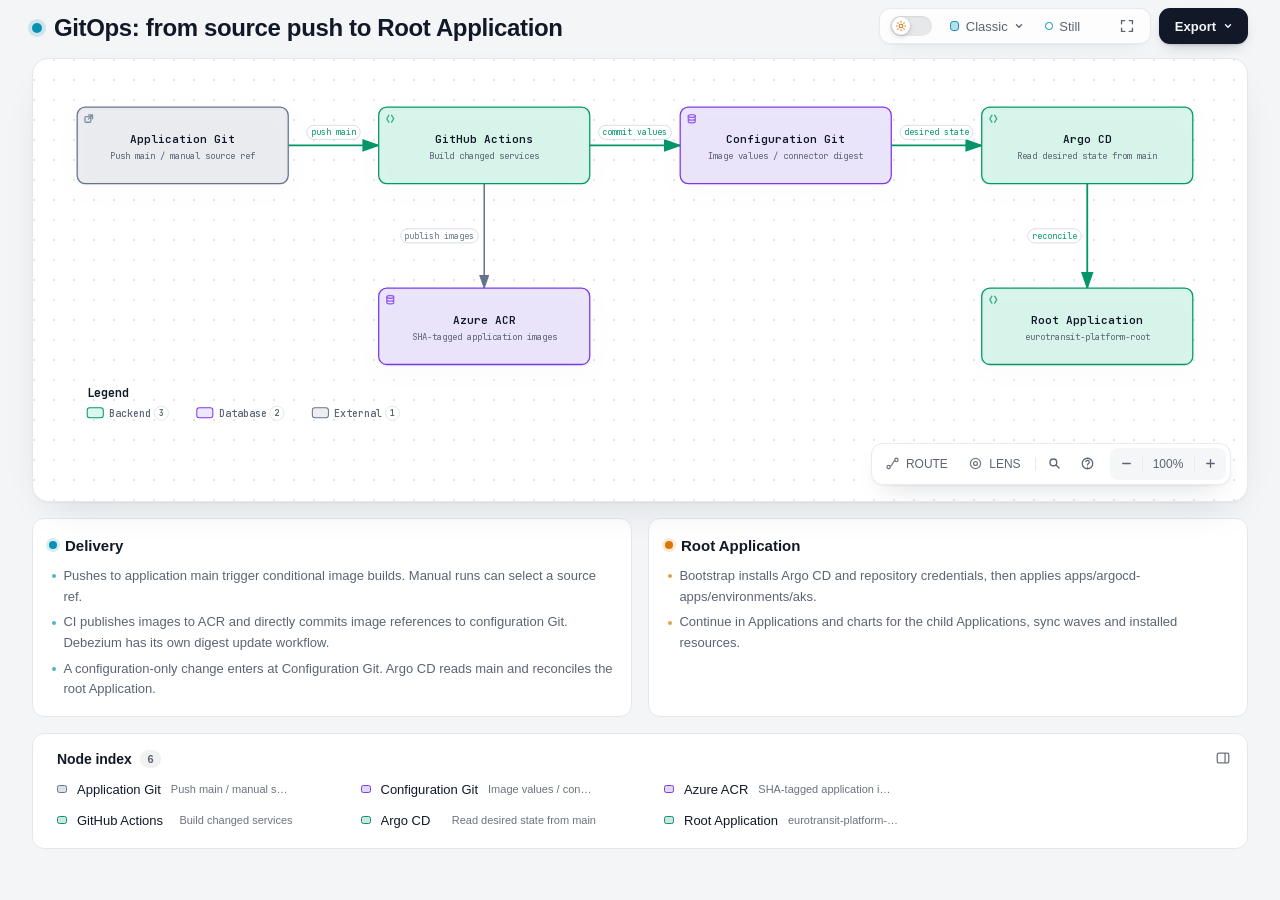
==== commit 4e9613d5: "docs: end GitOps delivery overview at root Application" ====
--- a/docs/diagrams/delivery/gitops-flow.html
+++ b/docs/diagrams/delivery/gitops-flow.html
@@ -5,7 +5,7 @@
   <meta name="viewport" content="width=device-width, initial-scale=1.0">
   <meta name="generator" content="archify 3.1.0">
   <meta name="archify-reader-contract" content="declared-wide-v1">
-  <title>GitOps: from source push to AKS Diagram</title>
+  <title>GitOps: from source push to Root Application Diagram</title>
   <script>
     // Resolve the theme before first paint so light-preference users don't
     // see a dark flash. The toolbar script below re-applies with UI state.
@@ -5150,17 +5150,17 @@
            data-preset-badge-blueprint="BLUEPRINT / REV 01"
            data-preset-badge-editorial="EDITORIAL / FIELD NOTE">
         <div class="pulse-dot"></div>
-        <h1>GitOps: from source push to AKS</h1>
+        <h1>GitOps: from source push to Root Application</h1>
       </div>
     </div>
 
-    <script id="archify-source-evidence-data" type="application/json">{"schemaVersion":1,"verified":true,"repository":{"url":"https://github.com/g05-eurotransit/EuroTransit-configuration","revision":"70971f2b01e06d1c3a8d6554d41ede2ee9faf6e2","shortRevision":"70971f2","label":"g05-eurotransit/EuroTransit-configuration","href":"https://github.com/g05-eurotransit/EuroTransit-configuration/tree/70971f2b01e06d1c3a8d6554d41ede2ee9faf6e2"},"referenceCount":26,"nodes":{"application":[{"path":"docs/platform/gitops.md","line":3,"endLine":3,"href":"https://github.com/g05-eurotransit/EuroTransit-configuration/blob/70971f2b01e06d1c3a8d6554d41ede2ee9faf6e2/docs/platform/gitops.md#L3"},{"path":"docs/platform/gitops.md","line":57,"endLine":57,"href":"https://github.com/g05-eurotransit/EuroTransit-configuration/blob/70971f2b01e06d1c3a8d6554d41ede2ee9faf6e2/docs/platform/gitops.md#L57"}],"ci":[{"path":"docs/platform/gitops.md","line":15,"endLine":19,"href":"https://github.com/g05-eurotransit/EuroTransit-configuration/blob/70971f2b01e06d1c3a8d6554d41ede2ee9faf6e2/docs/platform/gitops.md#L15-L19"},{"path":"docs/platform/gitops.md","line":57,"endLine":57,"href":"https://github.com/g05-eurotransit/EuroTransit-configuration/blob/70971f2b01e06d1c3a8d6554d41ede2ee9faf6e2/docs/platform/gitops.md#L57"}],"configuration":[{"path":"docs/platform/gitops.md","line":27,"endLine":29,"href":"https://github.com/g05-eurotransit/EuroTransit-configuration/blob/70971f2b01e06d1c3a8d6554d41ede2ee9faf6e2/docs/platform/gitops.md#L27-L29"},{"path":"docs/platform/gitops.md","line":57,"endLine":57,"href":"https://github.com/g05-eurotransit/EuroTransit-configuration/blob/70971f2b01e06d1c3a8d6554d41ede2ee9faf6e2/docs/platform/gitops.md#L57"}],"argo":[{"path":"apps/argocd-apps/base/eurotransit-platform-root.yaml","line":10,"endLine":23,"href":"https://github.com/g05-eurotransit/EuroTransit-configuration/blob/70971f2b01e06d1c3a8d6554d41ede2ee9faf6e2/apps/argocd-apps/base/eurotransit-platform-root.yaml#L10-L23"}],"registry":[{"path":"docs/platform/gitops.md","line":27,"endLine":29,"href":"https://github.com/g05-eurotransit/EuroTransit-configuration/blob/70971f2b01e06d1c3a8d6554d41ede2ee9faf6e2/docs/platform/gitops.md#L27-L29"},{"path":"docs/platform/gitops.md","line":57,"endLine":57,"href":"https://github.com/g05-eurotransit/EuroTransit-configuration/blob/70971f2b01e06d1c3a8d6554d41ede2ee9faf6e2/docs/platform/gitops.md#L57"}],"root":[{"path":"apps/argocd-apps/base/eurotransit-platform-root.yaml","line":1,"endLine":23,"href":"https://github.com/g05-eurotransit/EuroTransit-configuration/blob/70971f2b01e06d1c3a8d6554d41ede2ee9faf6e2/apps/argocd-apps/base/eurotransit-platform-root.yaml#L1-L23"}],"overlay":[{"path":"platform/argocd/environments/aks/kustomization.yaml","line":1,"endLine":16,"href":"https://github.com/g05-eurotransit/EuroTransit-configuration/blob/70971f2b01e06d1c3a8d6554d41ede2ee9faf6e2/platform/argocd/environments/aks/kustomization.yaml#L1-L16"},{"path":"platform/argocd/base/kustomization.yaml","line":1,"endLine":6,"href":"https://github.com/g05-eurotransit/EuroTransit-configuration/blob/70971f2b01e06d1c3a8d6554d41ede2ee9faf6e2/platform/argocd/base/kustomization.yaml#L1-L6"}],"foundation":[{"path":"platform/argocd/base/platform-applications.yaml","line":1,"endLine":199,"href":"https://github.com/g05-eurotransit/EuroTransit-configuration/blob/70971f2b01e06d1c3a8d6554d41ede2ee9faf6e2/platform/argocd/base/platform-applications.yaml#L1-L199"},{"path":"platform/argocd/base/platform-applications.yaml","line":201,"endLine":227,"href":"https://github.com/g05-eurotransit/EuroTransit-configuration/blob/70971f2b01e06d1c3a8d6554d41ede2ee9faf6e2/platform/argocd/base/platform-applications.yaml#L201-L227"},{"path":"platform/argocd/base/platform-applications.yaml","line":277,"endLine":317,"href":"https://github.com/g05-eurotransit/EuroTransit-configuration/blob/70971f2b01e06d1c3a8d6554d41ede2ee9faf6e2/platform/argocd/base/platform-applications.yaml#L277-L317"}],"runtime":[{"path":"platform/argocd/base/platform-applications.yaml","line":252,"endLine":275,"href":"https://github.com/g05-eurotransit/EuroTransit-configuration/blob/70971f2b01e06d1c3a8d6554d41ede2ee9faf6e2/platform/argocd/base/platform-applications.yaml#L252-L275"}],"identity":[{"path":"platform/argocd/base/platform-applications.yaml","line":228,"endLine":250,"href":"https://github.com/g05-eurotransit/EuroTransit-configuration/blob/70971f2b01e06d1c3a8d6554d41ede2ee9faf6e2/platform/argocd/base/platform-applications.yaml#L228-L250"}],"marketplace":[{"path":"platform/argocd/base/platform-applications.yaml","line":319,"endLine":357,"href":"https://github.com/g05-eurotransit/EuroTransit-configuration/blob/70971f2b01e06d1c3a8d6554d41ede2ee9faf6e2/platform/argocd/base/platform-applications.yaml#L319-L357"}],"connectors":[{"path":"platform/argocd/base/platform-applications.yaml","line":359,"endLine":381,"href":"https://github.com/g05-eurotransit/EuroTransit-configuration/blob/70971f2b01e06d1c3a8d6554d41ede2ee9faf6e2/platform/argocd/base/platform-applications.yaml#L359-L381"}],"platformrender":[{"path":"platform/argocd/base/platform-applications.yaml","line":1,"endLine":199,"href":"https://github.com/g05-eurotransit/EuroTransit-configuration/blob/70971f2b01e06d1c3a8d6554d41ede2ee9faf6e2/platform/argocd/base/platform-applications.yaml#L1-L199"},{"path":"platform/argocd/base/platform-applications.yaml","line":277,"endLine":317,"href":"https://github.com/g05-eurotransit/EuroTransit-configuration/blob/70971f2b01e06d1c3a8d6554d41ede2ee9faf6e2/platform/argocd/base/platform-applications.yaml#L277-L317"},{"path":"platform/argocd/environments/aks/kustomization.yaml","line":6,"endLine":16,"href":"https://github.com/g05-eurotransit/EuroTransit-configuration/blob/70971f2b01e06d1c3a8d6554d41ede2ee9faf6e2/platform/argocd/environments/aks/kustomization.yaml#L6-L16"}],"runtimerender":[{"path":"platform/environments/aks/kustomization.yaml","line":1,"endLine":19,"href":"https://github.com/g05-eurotransit/EuroTransit-configuration/blob/70971f2b01e06d1c3a8d6554d41ede2ee9faf6e2/platform/environments/aks/kustomization.yaml#L1-L19"}],"identityrender":[{"path":"platform/keycloak/kustomization.yaml","line":1,"endLine":10,"href":"https://github.com/g05-eurotransit/EuroTransit-configuration/blob/70971f2b01e06d1c3a8d6554d41ede2ee9faf6e2/platform/keycloak/kustomization.yaml#L1-L10"}],"apphelm":[{"path":"platform/argocd/base/platform-applications.yaml","line":319,"endLine":357,"href":"https://github.com/g05-eurotransit/EuroTransit-configuration/blob/70971f2b01e06d1c3a8d6554d41ede2ee9faf6e2/platform/argocd/base/platform-applications.yaml#L319-L357"}],"connectrender":[{"path":"platform/connectors/environments/aks/kustomization.yaml","line":1,"endLine":24,"href":"https://github.com/g05-eurotransit/EuroTransit-configuration/blob/70971f2b01e06d1c3a8d6554d41ede2ee9faf6e2/platform/connectors/environments/aks/kustomization.yaml#L1-L24"}]}}</script>
+    <script id="archify-source-evidence-data" type="application/json">{"schemaVersion":1,"verified":true,"repository":{"url":"https://github.com/g05-eurotransit/EuroTransit-configuration","revision":"70971f2b01e06d1c3a8d6554d41ede2ee9faf6e2","shortRevision":"70971f2","label":"g05-eurotransit/EuroTransit-configuration","href":"https://github.com/g05-eurotransit/EuroTransit-configuration/tree/70971f2b01e06d1c3a8d6554d41ede2ee9faf6e2"},"referenceCount":10,"nodes":{"application":[{"path":"docs/platform/gitops.md","line":3,"endLine":3,"href":"https://github.com/g05-eurotransit/EuroTransit-configuration/blob/70971f2b01e06d1c3a8d6554d41ede2ee9faf6e2/docs/platform/gitops.md#L3"},{"path":"docs/platform/gitops.md","line":57,"endLine":57,"href":"https://github.com/g05-eurotransit/EuroTransit-configuration/blob/70971f2b01e06d1c3a8d6554d41ede2ee9faf6e2/docs/platform/gitops.md#L57"}],"ci":[{"path":"docs/platform/gitops.md","line":15,"endLine":19,"href":"https://github.com/g05-eurotransit/EuroTransit-configuration/blob/70971f2b01e06d1c3a8d6554d41ede2ee9faf6e2/docs/platform/gitops.md#L15-L19"},{"path":"docs/platform/gitops.md","line":57,"endLine":57,"href":"https://github.com/g05-eurotransit/EuroTransit-configuration/blob/70971f2b01e06d1c3a8d6554d41ede2ee9faf6e2/docs/platform/gitops.md#L57"}],"configuration":[{"path":"docs/platform/gitops.md","line":27,"endLine":29,"href":"https://github.com/g05-eurotransit/EuroTransit-configuration/blob/70971f2b01e06d1c3a8d6554d41ede2ee9faf6e2/docs/platform/gitops.md#L27-L29"},{"path":"docs/platform/gitops.md","line":57,"endLine":57,"href":"https://github.com/g05-eurotransit/EuroTransit-configuration/blob/70971f2b01e06d1c3a8d6554d41ede2ee9faf6e2/docs/platform/gitops.md#L57"}],"argo":[{"path":"apps/argocd-apps/base/eurotransit-platform-root.yaml","line":10,"endLine":23,"href":"https://github.com/g05-eurotransit/EuroTransit-configuration/blob/70971f2b01e06d1c3a8d6554d41ede2ee9faf6e2/apps/argocd-apps/base/eurotransit-platform-root.yaml#L10-L23"}],"registry":[{"path":"docs/platform/gitops.md","line":27,"endLine":29,"href":"https://github.com/g05-eurotransit/EuroTransit-configuration/blob/70971f2b01e06d1c3a8d6554d41ede2ee9faf6e2/docs/platform/gitops.md#L27-L29"},{"path":"docs/platform/gitops.md","line":57,"endLine":57,"href":"https://github.com/g05-eurotransit/EuroTransit-configuration/blob/70971f2b01e06d1c3a8d6554d41ede2ee9faf6e2/docs/platform/gitops.md#L57"}],"root":[{"path":"apps/argocd-apps/base/eurotransit-platform-root.yaml","line":1,"endLine":23,"href":"https://github.com/g05-eurotransit/EuroTransit-configuration/blob/70971f2b01e06d1c3a8d6554d41ede2ee9faf6e2/apps/argocd-apps/base/eurotransit-platform-root.yaml#L1-L23"}]}}</script>
     <script id="archify-i18n-data" type="application/json">{"locale":"en","messages":{"viewer.kind.frontend":"Frontend","viewer.kind.backend":"Backend","viewer.kind.database":"Database","viewer.kind.cloud":"Cloud","viewer.kind.security":"Security","viewer.kind.messagebus":"Message bus","viewer.kind.external":"External","viewer.kind.neutral":"Neutral","viewer.kind.node":"Node","viewer.kind.start":"Start","viewer.kind.active":"Active","viewer.kind.waiting":"Waiting","viewer.kind.decision":"Decision","viewer.kind.success":"Success","viewer.kind.failure":"Failure","viewer.toolbar.actions":"Diagram actions","viewer.theme.toggle.title":"Toggle theme (T)","viewer.theme.toggle":"Toggle color theme","viewer.theme.dark":"Dark","viewer.theme.light":"Light","viewer.preset.choose.title":"Choose visual style (S cycles)","viewer.preset.choose":"Choose visual style","viewer.preset.style":"Style","viewer.preset.menu":"Visual style","viewer.preset.identity":"Visual identity","viewer.preset.cycles":"to cycle","viewer.preset.classic":"Classic","viewer.preset.classic.short":"Classic","viewer.preset.classic.hint":"Stable technical default","viewer.preset.flow":"Signal Flow","viewer.preset.flow.short":"Flow","viewer.preset.flow.hint":"Motion-forward presentation","viewer.preset.blueprint":"Blueprint","viewer.preset.blueprint.hint":"Engineering review","viewer.preset.editorial":"Editorial","viewer.preset.editorial.hint":"Publication and launch notes","viewer.preset.badge.signalFlow":"SIGNAL FLOW","viewer.preset.badge.blueprint":"BLUEPRINT / REV 01","viewer.preset.badge.editorial":"EDITORIAL / FIELD NOTE","viewer.preset.badge.editorialPlate":"ARCHIFY / PLATE 04","viewer.preset.current":"Visual style: {style}. Choose visual style","viewer.motion.live":"Live","viewer.motion.still":"Still","viewer.motion.pause":"Pause motion","viewer.motion.resume":"Resume motion","viewer.motion.reduced":"Motion paused by reduced-motion preference","viewer.motion.hidden":"Motion paused while this page is hidden","viewer.motion.yielding":"Pause motion; currently yielding to {owner}","viewer.motion.yielding.title":"Live preview enabled · yielding to {owner}","viewer.owner.route":"Route Probe","viewer.owner.lens":"Semantic Lens","viewer.owner.relationship":"Relationship Preview","viewer.owner.intent":"Intent Trace","viewer.owner.focus":"semantic focus","viewer.owner.legend":"legend preview","viewer.owner.reader":"reader interaction","viewer.present.enter":"Enter presentation stage","viewer.present.enter.title":"Presentation stage (F)","viewer.present.exit":"Exit presentation stage","viewer.present.exit.title":"Exit presentation stage (F or Escape)","viewer.present.present":"Present","viewer.present.exit.label":"Exit","viewer.export.button":"Export","viewer.export.button.title":"Export diagram (E)","viewer.export.diagram":"Export diagram","viewer.export.menu":"Export","viewer.export.subtitle":"Portable, clean outputs","viewer.export.share":"Share","viewer.export.shareCard":"Share Card","viewer.export.routeShareCard":"Route Share Card","viewer.export.reachShareCard":"Reach Share Card","viewer.export.copyDiagram":"Copy diagram","viewer.export.clipboardPng":"PNG to clipboard","viewer.export.raster":"Raster images","viewer.export.image":"Image","viewer.export.lossless":"Lossless image","viewer.export.compact":"Compact image","viewer.export.modern":"Modern image","viewer.export.vectorMotion":"Vector and motion","viewer.export.vectorMotion.heading":"Vector \u0026 motion","viewer.export.editable":"Editable vector","viewer.export.svg.auto":"SVG · Auto","viewer.export.svg.auto.hint":"Matches host theme","viewer.export.svg.light":"SVG · Light","viewer.export.svg.light.hint":"Always light","viewer.export.svg.dark":"SVG · Dark","viewer.export.svg.dark.hint":"Always dark","viewer.export.motion6s":"6s motion","viewer.export.unsupported":"Not supported by this browser","viewer.export.clipboardUnsupported":"Clipboard image write not supported by this browser","viewer.export.clipboardUnsupported.short":"Clipboard image write not supported in this browser.","viewer.export.motionUnavailable":"Motion capture unavailable in this browser","viewer.export.webmUnavailable":"WebM unavailable in this browser","viewer.export.failed":"Export failed: {message}","viewer.export.unknownVariant":"Unknown Share Card variant: {variant}","viewer.export.routeRequired":"Trace a route before exporting a Route Share Card","viewer.export.reachRequired":"Trace authored reach before exporting a Reach Share Card","viewer.export.unknown":"unknown","viewer.export.routeFailed":"Route Share Card export failed: {message}","viewer.export.reachFailed":"Reach Share Card export failed: {message}","viewer.export.copyFailed":"Copy failed: {message}","viewer.export.copiedPng":"Copied PNG to clipboard","viewer.export.downloadedRoute":"Downloaded Route Share Card","viewer.export.downloadedReach":"Downloaded Reach Share Card","viewer.export.downloadedWebm":"Downloaded WebM","viewer.export.recording":"Recording 6 seconds of motion…","viewer.export.card.routeSummary.one":"Path: {source} → {target} · {count} step","viewer.export.card.routeSummary.other":"Path: {source} → {target} · {count} steps","viewer.export.card.reachSummary":"Authored {direction} from {origin} · {nodes} · {links} · max {hops}","viewer.export.card.node.one":"{count} node","viewer.export.card.node.other":"{count} nodes","viewer.export.card.link.one":"{count} link","viewer.export.card.link.other":"{count} links","viewer.export.card.hop.one":"{count} hop","viewer.export.card.hop.other":"{count} hops","viewer.export.card.routeBadge":"ARCHIFY · ROUTE · {hops}","viewer.export.card.reachBadge":"ARCHIFY · {direction} REACH","viewer.export.direction.upstream":"Upstream","viewer.export.direction.downstream":"Downstream","viewer.export.error.canvasUnavailable":"Canvas unavailable for {label}","viewer.export.error.contextUnavailable":"2D canvas context unavailable for {label}","viewer.export.error.toBlobUnavailable":"canvas.toBlob unavailable for {label}","viewer.export.error.toBlobNull":"canvas.toBlob returned no data for {label}","viewer.export.error.variantsCombined":"Share Card variants cannot be combined","viewer.export.error.viewerState":"Share Card export could not remove temporary viewer state","viewer.export.error.routeState":"Route Card export could not preserve the resolved route safely","viewer.export.error.reachState":"Reach Card export could not preserve authored reach safely","viewer.export.error.webmRequirements":"WebM motion export requires a trace animation and browser MediaRecorder support","viewer.export.error.mediaRecorder":"MediaRecorder failed","viewer.export.error.emptyWebm":"MediaRecorder produced an empty WebM","viewer.export.error.webmBackground":"SVG background could not be loaded for WebM export","viewer.guide.title":"Explore this system","viewer.focus.selectedNodes":"{count} selected nodes","viewer.guide.eyebrow":"Diagram guide","viewer.guide.close":"Close diagram guide","viewer.guide.inspecting":"Inspecting compiled semantics","viewer.guide.actions":"Diagram exploration actions","viewer.guide.find":"Find any node","viewer.guide.find.hint":"Search labels, responsibilities, kinds, and stable IDs.","viewer.guide.route":"Trace a route","viewer.guide.route.aria":"Trace a directed route","viewer.guide.route.hint":"Ask how two semantic nodes connect in authored direction.","viewer.guide.map":"See the whole system","viewer.guide.map.hint":"Open Semantic Radar with a live viewport and stable nodes.","viewer.guide.lens":"Compare semantic kinds","viewer.guide.lens.hint":"Count roles, reveal their traffic, and compare direct authored links.","viewer.guide.present":"Enter Presentation Stage","viewer.guide.present.hint":"Give the live diagram the viewport without changing export.","viewer.guide.shortcuts":"Additional keyboard shortcuts","viewer.guide.shortcut.export":"Export","viewer.guide.shortcut.theme":"Theme","viewer.guide.shortcut.style":"Style","viewer.guide.shortcut.reset":"Reset","viewer.guide.shortcut.zoomIn":"Zoom in","viewer.guide.shortcut.zoomOut":"Zoom out","viewer.guide.shortcut.close":"Close","viewer.guide.credit":"Find Archify useful? A star on GitHub helps","viewer.guide.star":"Star","viewer.guide.facts":"{nodes} · {relationships}","viewer.guide.fact.node.one":"{count} semantic node","viewer.guide.fact.node.other":"{count} semantic nodes","viewer.guide.fact.relationship.one":"{count} relationship","viewer.guide.fact.relationship.other":"{count} relationships","viewer.guide.open":"Open diagram guide","viewer.finder.title":"Find a node","viewer.finder.close":"Close node finder","viewer.finder.placeholder":"Search labels or IDs","viewer.finder.search":"Search diagram nodes","viewer.finder.results":"Diagram nodes","viewer.finder.empty":"No matching nodes","viewer.finder.result.focus":"Focus {label}","viewer.finder.result.routeStart":"Choose {label} as route start","viewer.finder.result.routeTarget":"Choose {label} as route destination, {links}","viewer.finder.status.empty":"No matching nodes","viewer.finder.status.count.one":"{count} matching node","viewer.finder.status.count.other":"{count} matching nodes","viewer.finder.noun.nodes":"nodes","viewer.finder.link.one":"{count} link","viewer.finder.link.other":"{count} links","viewer.finder.result.focus.one":"Focus {label}, {count} related connection","viewer.finder.result.focus.other":"Focus {label}, {count} related connections","viewer.finder.status.filtered":"{visible} of {available} {noun}","viewer.finder.status.all":"{available} {noun}","viewer.passport.eyebrow":"Semantic passport","viewer.passport.metadata":"Node metadata","viewer.passport.evidence":"Verified source evidence","viewer.passport.verified":"Verified source","viewer.passport.verificationScope":"Verified against local Git at the pinned revision. Remote access has not been checked.","viewer.passport.reach":"Authored reach","viewer.passport.reach.trace":"Trace authored reachability","viewer.passport.upstream":"Upstream","viewer.passport.downstream":"Downstream","viewer.passport.upstream.trace":"Trace upstream authored reachability","viewer.passport.downstream.trace":"Trace downstream authored reachability","viewer.passport.close":"Close semantic passport","viewer.passport.move":"Move semantic passport. Drag, use arrow keys, or press Home to reset.","viewer.passport.copy":"Copy link","viewer.passport.copy.focus":"Copy link to focused node","viewer.passport.relations":"Relations","viewer.passport.relations.show":"Show connected relationships","viewer.passport.relations.hide":"Hide connected relationships","viewer.passport.relations.list":"Connected relationships","viewer.passport.copyRelation":"Copy relation","viewer.passport.copyNode":"Copy node","viewer.passport.copyPinned":"Copy link to pinned relationship","viewer.passport.copySource":"Copy link to source node","viewer.passport.copy.focused.success":"Focused node link copied","viewer.passport.copy.pinned.success":"Pinned relationship link copied","viewer.passport.copy.focused.failed":"Could not copy focused node link","viewer.passport.copy.pinned.failed":"Could not copy pinned relationship link","viewer.passport.relationship.none":"No connected relationships","viewer.passport.relationship.count.one":"{count} relation","viewer.passport.relationship.count.other":"{count} relations","viewer.passport.relationship.show.one":"Show {count} connected relationship","viewer.passport.relationship.show.other":"Show {count} connected relationships","viewer.passport.relationship.summary":"{out} outgoing · {in} incoming{loops}","viewer.passport.relationship.loops":" · {count} loop","viewer.passport.relationship.explorer":"Direct relationship explorer","viewer.passport.relationship.help":"Use arrow keys to explore relationships. Press Enter or Space to pin details; Escape clears.","viewer.passport.relationship.loopsBack":"loops back","viewer.passport.relationship.connectsTo":"connects to","viewer.passport.relationship.connectsFrom":"connects from","viewer.passport.relationship.pinned":"Pinned relationship · {from} → {to} · {label}","viewer.passport.relationship.inspect":"Inspect relationship {index} of {total}: {from} to {to}, {label}. Press Enter for details.","viewer.passport.relationship.group.out":"Outgoing","viewer.passport.relationship.group.in":"Incoming","viewer.passport.relationship.group.loop":"Self loops","viewer.passport.relationship.row":"{group}: {relationship}, {neighbor}","viewer.passport.relationship.direction.out":"OUT →","viewer.passport.relationship.direction.in":"← IN","viewer.passport.relationship.direction.loop":"LOOP","viewer.passport.sourceCount.one":"{count} verified source reference","viewer.passport.sourceCount.other":"{count} verified source references","viewer.passport.repository.open":"Open verified repository revision {revision}","viewer.passport.source.open":"Open verified source {path} at revision {revision}","viewer.passport.source.openLink":"Open ↗","viewer.passport.reach.upstream.one":"Trace {count} upstream authored node","viewer.passport.reach.upstream.other":"Trace {count} upstream authored nodes","viewer.passport.reach.downstream.one":"Trace {count} downstream authored node","viewer.passport.reach.downstream.other":"Trace {count} downstream authored nodes","viewer.passport.reach.noUpstream":"No upstream authored nodes","viewer.passport.reach.noDownstream":"No downstream authored nodes","viewer.passport.reach.status":"{direction} · {nodes} nodes · {links} links · max {hops} hops","viewer.route.eyebrow":"Path","viewer.route.start":"Click where the path starts","viewer.route.start.find":"Find start","viewer.route.start.find.aria":"Find a route start","viewer.route.copy":"Copy link","viewer.route.copy.aria":"Copy link to traced route","viewer.route.clear":"Clear","viewer.route.clear.aria":"Clear route probe","viewer.route.traced":"Path","viewer.route.pickTwo":"Click two nodes on the diagram","viewer.route.pickOne":"Click a node on the diagram","viewer.route.controls":"Route journey controls","viewer.route.previous":"Previous route position","viewer.route.play":"Play route journey","viewer.route.pause":"Pause route journey","viewer.route.replay":"Replay route journey","viewer.route.next":"Next route position","viewer.route.journey":"Journey","viewer.route.pause.label":"Pause","viewer.route.replay.label":"Replay","viewer.route.overview":"Overview","viewer.route.overview.aria":"Show complete route overview","viewer.route.instructions":"Click a start, then an end. Paths follow the arrows.","viewer.route.destination":"Where does the path from {label} end?","viewer.route.destination.find":"Find target","viewer.route.destination.find.aria":"Find a reachable route destination","viewer.route.differentDestination":"Choose a different destination","viewer.route.distinct":"Pick two different nodes.","viewer.route.unreachable":"Cannot reach {label} from here","viewer.route.unreachable.detail":"{target} cannot be reached from {source} along the arrows. Pick a highlighted node.","viewer.route.start.instructions":"Next, pick the end. Only nodes you can reach will light up.","viewer.route.copy.success":"Traced route link copied","viewer.route.copy.failed":"Could not copy traced route link","viewer.route.position":"Route position {index} of {total}: {label}","viewer.route.step":"Step {index} of {total} · {phase} · {label}","viewer.route.motionRequired":"Automatic journey requires Live motion","viewer.route.trigger.clear":"Clear traced route","viewer.route.overview.status":"{nodes} · {hops} · shortest path","viewer.route.overview.node.one":"{count} node","viewer.route.overview.node.other":"{count} nodes","viewer.route.overview.hop.one":"{count} step","viewer.route.overview.hop.other":"{count} steps","viewer.route.phase.playing":"Playing","viewer.route.phase.complete":"Complete","viewer.route.phase.inspecting":"Inspecting","viewer.route.destination.count.one":"{count} reachable node is highlighted. Click it.","viewer.route.destination.count.other":"{count} reachable nodes are highlighted. Click one.","viewer.route.noOutgoing":"No arrows lead out of this node. Clear it and pick another start.","viewer.route.result.title":"{source} to {target}","viewer.route.finder.source.title":"Choose route start","viewer.route.finder.source.placeholder":"Search route sources","viewer.route.finder.source.empty":"No matching route sources","viewer.route.finder.source.results":"Nodes that can start a route","viewer.route.finder.source.noun":"route sources","viewer.route.finder.source.badge":"start","viewer.route.finder.target.title":"Destination from {label}","viewer.route.finder.target.placeholder":"Search reachable destinations","viewer.route.finder.target.empty":"No matching reachable destinations","viewer.route.finder.target.results":"Reachable route destinations","viewer.route.finder.target.noun":"reachable destinations","viewer.route.hop.one":"{count} hop","viewer.route.hop.other":"{count} hops","viewer.lens.eyebrow":"Semantic lens","viewer.lens.title":"Compare system roles","viewer.lens.close":"Close semantic lens","viewer.lens.instruction":"Choose up to two semantic kinds. One reveals its real traffic; two compare only direct authored relationships.","viewer.lens.kinds":"Semantic kinds","viewer.lens.choose":"Choose a kind to inspect its nodes and touching relationships.","viewer.lens.copy":"Copy link to semantic lens","viewer.lens.clear":"Clear semantic lens","viewer.lens.open":"Open semantic lens","viewer.lens.openActive":"Open active semantic lens","viewer.lens.legend":"Semantic legend","viewer.lens.legend.inspect.one":"Inspect {label}, {count} node","viewer.lens.legend.inspect.other":"Inspect {label}, {count} nodes","viewer.lens.kind.count.one":"{label}, {count} node","viewer.lens.kind.count.other":"{label}, {count} nodes","viewer.lens.compare.one":"{first} → {second}: {forward} · {second} → {first}: {reverse} · {count} direct relationship","viewer.lens.compare.other":"{first} → {second}: {forward} · {second} → {first}: {reverse} · {count} direct relationships","viewer.lens.single":"{nodes} · {relationships} · connected peers remain visible","viewer.lens.node.one":"{count} {label} node","viewer.lens.node.other":"{count} {label} nodes","viewer.lens.relationship.one":"{count} touching relationship","viewer.lens.relationship.other":"{count} touching relationships","viewer.radar.title":"Semantic radar","viewer.radar.building":"Building overview","viewer.radar.openFull":"Open full semantic radar","viewer.radar.open":"Open radar","viewer.radar.close":"Close semantic radar","viewer.radar.surface":"Diagram overview. Click a node to focus it, or use arrow keys to pan.","viewer.radar.click":"Click node","viewer.radar.drag":"Drag to pan","viewer.radar.space":"Semantic radar needs more MAP space.","viewer.radar.nodes":"Semantic diagram radar nodes","viewer.radar.focus":"Focus {label} from Semantic Radar","viewer.radar.status":"{count} nodes · {viewport}","viewer.radar.fullMap":"{count} nodes · full map","viewer.radar.compacted":"Radar compacted to avoid covering the Semantic Passport or MAP controls.","viewer.radar.cancelWaiting":"Cancel semantic radar waiting for more MAP space","viewer.radar.needsSpace":"Semantic radar needs more visible MAP space","viewer.radar.viewport.full":"full map","viewer.radar.viewport.width":"{percent}% width","viewer.radar.viewport.scale":"{percent}% viewport","viewer.nav.controls":"Diagram view controls","viewer.nav.route":"Trace a directed route","viewer.nav.route.title":"Trace route (R)","viewer.nav.route.short":"ROUTE","viewer.nav.radar":"Open semantic radar","viewer.nav.radar.title":"Semantic radar (M)","viewer.nav.radar.short":"MAP","viewer.nav.lens":"Open semantic lens","viewer.nav.lens.title":"Semantic lens (L)","viewer.nav.lens.short":"LENS","viewer.nav.find":"Find a node","viewer.nav.find.title":"Find a node (/)","viewer.outline.title":"Node index","viewer.rail.show":"Notes \u0026 index","viewer.rail.controls":"Side panel","viewer.rail.collapse":"Collapse side panel","viewer.rail.bottom":"Move panel below the diagram","viewer.rail.right":"Move panel beside the diagram","viewer.nav.guide":"Open diagram guide","viewer.nav.guide.title":"Diagram guide (?)","viewer.nav.zoomOut":"Zoom out","viewer.nav.zoomOut.title":"Zoom out (-)","viewer.nav.reset":"Reset diagram view","viewer.nav.reset.title":"Reset view (0)","viewer.nav.read":"READ","viewer.nav.zoomIn":"Zoom in","viewer.nav.zoomIn.title":"Zoom in (+)","viewer.nav.camera":"{hint}. Reset diagram view","viewer.nav.camera.title":"{semantic}{hint} · reset view (0)","viewer.nav.camera.semantic":"Semantic camera active · ","viewer.nav.level.map":"MAP","viewer.nav.level.read":"READ","viewer.nav.level.full":"FULL","viewer.nav.level.auto":"AUTO","viewer.nav.detail.map":"Zoom in to reveal relationship labels and node context","viewer.nav.detail.read":"Zoom in again to reveal tags and annotations","viewer.nav.detail.full":"Full diagram detail","viewer.intent.summary":"{label}. {out} outgoing, {in} incoming{loops}. {total} connections. Press Enter for details.","viewer.intent.loops":", {count} self loop","viewer.common.copied":"Copied","viewer.common.copyFailed":"Copy failed","viewer.common.copyLink":"Copy link","viewer.common.clear":"Clear","viewer.common.close":"Close"}}</script>
     <!-- Main Diagram -->
     <div class="diagram-container" data-detail-level="read"
          data-preset-badge-editorial-plate="ARCHIFY / PLATE 04">
-      <svg viewBox="0 0 1220 964" role="img" lang="en" aria-labelledby="archify-diagram-title archify-diagram-description" data-animation="trace" data-preset="classic" data-quality-profile="showcase" data-node-ui="" data-reader-fit="intrinsic-height" data-reader-min-text="7.5" data-reader-primary-text="14">
-        <title id="archify-diagram-title">GitOps: from source push to AKS</title>
+      <svg viewBox="0 0 1180 364" role="img" lang="en" aria-labelledby="archify-diagram-title archify-diagram-description" data-animation="trace" data-preset="classic" data-quality-profile="showcase" data-node-ui="" data-reader-fit="intrinsic-height" data-reader-min-text="7.5" data-reader-primary-text="14">
+        <title id="archify-diagram-title">GitOps: from source push to Root Application</title>
         <desc id="archify-diagram-description">An architecture diagram generated by Archify.</desc>
         <!-- Definitions -->
         <defs>
@@ -5226,52 +5226,8 @@
           <path data-edge-from="ci" data-edge-to="registry" data-edge-label="publish images" data-edge-key="3" data-composition-points="435,116;435,220" data-composition-crossover="halo" data-composition-independent="true" d="M 435 116 L 435 220" class="a-default" data-animate="edge" style="--step:3" stroke-width="1.5" marker-end="url(#arrowhead)"/>
         </g>
         <g data-graph-role="automatic-crossover" style="--step:4">
-          <path data-graph-role="automatic-crossover-underlay" d="M 1035 116 L 1035 360" fill="none" stroke="var(--mask)" stroke-width="5.8" stroke-linecap="round" stroke-linejoin="round" pointer-events="none"/>
-          <path data-edge-from="argo" data-edge-to="root" data-edge-label="reconcile" data-edge-key="4" data-composition-points="1035,116;1035,360" data-composition-crossover="halo" data-composition-independent="true" d="M 1035 116 L 1035 360" class="a-emphasis" data-animate="edge" style="--step:4" stroke-width="1.8" marker-end="url(#arrowhead-emphasis)"/>
-        </g>
-        <g data-graph-role="automatic-crossover" style="--step:5">
-          <path data-graph-role="automatic-crossover-underlay" d="M 930 398 L 760 398" fill="none" stroke="var(--mask)" stroke-width="5.8" stroke-linecap="round" stroke-linejoin="round" pointer-events="none"/>
-          <path data-edge-from="root" data-edge-to="overlay" data-edge-label="Kustomize source" data-edge-key="5" data-composition-points="930,398;760,398" data-composition-crossover="halo" data-composition-independent="true" d="M 930 398 L 760 398" class="a-emphasis" data-animate="edge" style="--step:5" stroke-width="1.8" marker-end="url(#arrowhead-emphasis)"/>
-        </g>
-        <g data-graph-role="automatic-crossover" style="--step:6">
-          <path data-graph-role="automatic-crossover-underlay" d="M 530 391 L 220 391" fill="none" stroke="var(--mask)" stroke-width="5.5" stroke-linecap="round" stroke-linejoin="round" pointer-events="none"/>
-          <path data-edge-from="overlay" data-edge-to="foundation" data-edge-key="6" data-composition-points="530,391;220,391" data-composition-crossover="halo" data-composition-independent="true" d="M 530 391 L 220 391" class="a-default" data-animate="edge" style="--step:6" stroke-width="1.5" marker-end="url(#arrowhead)"/>
-        </g>
-        <g data-graph-role="automatic-crossover" style="--step:7">
-          <path data-graph-role="automatic-crossover-underlay" d="M 125 436 L 125 820" fill="none" stroke="var(--mask)" stroke-width="5.8" stroke-linecap="round" stroke-linejoin="round" pointer-events="none"/>
-          <path data-edge-from="foundation" data-edge-to="platformrender" data-edge-label="render + sync" data-edge-key="7" data-composition-points="125,436;125,820" data-composition-crossover="halo" data-composition-independent="true" d="M 125 436 L 125 820" class="a-emphasis" data-animate="edge" style="--step:7" stroke-width="1.8" marker-end="url(#arrowhead-emphasis)"/>
-        </g>
-        <g data-graph-role="automatic-crossover" style="--step:8">
-          <path data-graph-role="automatic-crossover-underlay" d="M 631 436 L 631 580" fill="none" stroke="var(--mask)" stroke-width="5.5" stroke-linecap="round" stroke-linejoin="round" pointer-events="none"/>
-          <path data-edge-from="overlay" data-edge-to="runtime" data-edge-key="8" data-composition-points="631,436;631,580" data-composition-crossover="halo" data-composition-independent="true" d="M 631 436 L 631 580" class="a-default" data-animate="edge" style="--step:8" stroke-width="1.5" marker-end="url(#arrowhead)"/>
-        </g>
-        <g data-graph-role="automatic-crossover" style="--step:9">
-          <path data-graph-role="automatic-crossover-underlay" d="M 645 656 L 645 820" fill="none" stroke="var(--mask)" stroke-width="5.8" stroke-linecap="round" stroke-linejoin="round" pointer-events="none"/>
-          <path data-edge-from="runtime" data-edge-to="runtimerender" data-edge-label="render + sync" data-edge-key="9" data-composition-points="645,656;645,820" data-composition-crossover="halo" data-composition-independent="true" d="M 645 656 L 645 820" class="a-emphasis" data-animate="edge" style="--step:9" stroke-width="1.8" marker-end="url(#arrowhead-emphasis)"/>
-        </g>
-        <g data-graph-role="automatic-crossover" style="--step:10">
-          <path data-graph-role="automatic-crossover-underlay" d="M 546 436 L 546 588 Q 546 596 538 596 L 460 596" fill="none" stroke="var(--mask)" stroke-width="5.5" stroke-linecap="round" stroke-linejoin="round" pointer-events="none"/>
-          <path data-edge-from="overlay" data-edge-to="identity" data-edge-key="10" data-composition-points="546,436;546,596;460,596" data-composition-crossover="halo" data-composition-independent="true" d="M 546 436 L 546 588 Q 546 596 538 596 L 460 596" class="a-default" data-animate="edge" style="--step:10" stroke-width="1.5" marker-end="url(#arrowhead)"/>
-        </g>
-        <g data-graph-role="automatic-crossover" style="--step:11">
-          <path data-graph-role="automatic-crossover-underlay" d="M 365 656 L 365 820" fill="none" stroke="var(--mask)" stroke-width="5.8" stroke-linecap="round" stroke-linejoin="round" pointer-events="none"/>
-          <path data-edge-from="identity" data-edge-to="identityrender" data-edge-label="render + sync" data-edge-key="11" data-composition-points="365,656;365,820" data-composition-crossover="halo" data-composition-independent="true" d="M 365 656 L 365 820" class="a-emphasis" data-animate="edge" style="--step:11" stroke-width="1.8" marker-end="url(#arrowhead-emphasis)"/>
-        </g>
-        <g data-graph-role="automatic-crossover" style="--step:12">
-          <path data-graph-role="automatic-crossover-underlay" d="M 645 436 L 645 500 Q 645 508 653 508 L 837 508 Q 845 508 845 516 L 845 580" fill="none" stroke="var(--mask)" stroke-width="5.5" stroke-linecap="round" stroke-linejoin="round" pointer-events="none"/>
-          <path data-edge-from="overlay" data-edge-to="marketplace" data-edge-key="12" data-composition-points="645,436;645,508;845,508;845,580" data-composition-crossover="halo" data-composition-independent="true" d="M 645 436 L 645 500 Q 645 508 653 508 L 837 508 Q 845 508 845 516 L 845 580" class="a-default" data-animate="edge" style="--step:12" stroke-width="1.5" marker-end="url(#arrowhead)"/>
-        </g>
-        <g data-graph-role="automatic-crossover" style="--step:13">
-          <path data-graph-role="automatic-crossover-underlay" d="M 845 656 L 845 820" fill="none" stroke="var(--mask)" stroke-width="5.8" stroke-linecap="round" stroke-linejoin="round" pointer-events="none"/>
-          <path data-edge-from="marketplace" data-edge-to="apphelm" data-edge-label="render + sync" data-edge-key="13" data-composition-points="845,656;845,820" data-composition-crossover="halo" data-composition-independent="true" d="M 845 656 L 845 820" class="a-emphasis" data-animate="edge" style="--step:12" stroke-width="1.8" marker-end="url(#arrowhead-emphasis)"/>
-        </g>
-        <g data-graph-role="automatic-crossover" style="--step:14">
-          <path data-graph-role="automatic-crossover-underlay" d="M 659 436 L 659 452 Q 659 460 667 460 L 1077 460 Q 1085 460 1085 468 L 1085 580" fill="none" stroke="var(--mask)" stroke-width="5.5" stroke-linecap="round" stroke-linejoin="round" pointer-events="none"/>
-          <path data-edge-from="overlay" data-edge-to="connectors" data-edge-key="14" data-composition-points="659,436;659,460;1085,460;1085,580" data-composition-crossover="halo" data-composition-independent="true" d="M 659 436 L 659 452 Q 659 460 667 460 L 1077 460 Q 1085 460 1085 468 L 1085 580" class="a-default" data-animate="edge" style="--step:12" stroke-width="1.5" marker-end="url(#arrowhead)"/>
-        </g>
-        <g data-graph-role="automatic-crossover" style="--step:15">
-          <path data-graph-role="automatic-crossover-underlay" d="M 1085 656 L 1085 820" fill="none" stroke="var(--mask)" stroke-width="5.8" stroke-linecap="round" stroke-linejoin="round" pointer-events="none"/>
-          <path data-edge-from="connectors" data-edge-to="connectrender" data-edge-label="render + sync" data-edge-key="15" data-composition-points="1085,656;1085,820" data-composition-crossover="halo" data-composition-independent="true" d="M 1085 656 L 1085 820" class="a-emphasis" data-animate="edge" style="--step:12" stroke-width="1.8" marker-end="url(#arrowhead-emphasis)"/>
+          <path data-graph-role="automatic-crossover-underlay" d="M 1035 116 L 1035 220" fill="none" stroke="var(--mask)" stroke-width="5.8" stroke-linecap="round" stroke-linejoin="round" pointer-events="none"/>
+          <path data-edge-from="argo" data-edge-to="root" data-edge-label="reconcile" data-edge-key="4" data-composition-points="1035,116;1035,220" data-composition-crossover="halo" data-composition-independent="true" d="M 1035 116 L 1035 220" class="a-emphasis" data-animate="edge" style="--step:4" stroke-width="1.8" marker-end="url(#arrowhead-emphasis)"/>
         </g>
 
         <!-- Components -->
@@ -5335,149 +5291,13 @@
 
         <g id="node-root" data-node-id="root" data-node-label="Root Application" tabindex="0" role="button" aria-label="Focus Root Application, eurotransit-platform-root, Architecture component" aria-pressed="false" data-node-kind="backend" data-node-sublabel="eurotransit-platform-root" data-node-context="Architecture component">
           <title>Root Application · eurotransit-platform-root · Architecture component</title>
-          <rect x="930" y="360" width="210" height="76" rx="8" class="c-mask"/>
-          <rect x="930" y="360" width="210" height="76" rx="8" class="c-backend" data-animate="node" style="--step:5" stroke-width="1.5"/>
-          <g aria-hidden="true" data-semantic-sigil="backend" class="semantic-sigil s-backend" transform="translate(936 366) scale(0.6875)">
+          <rect x="930" y="220" width="210" height="76" rx="8" class="c-mask"/>
+          <rect x="930" y="220" width="210" height="76" rx="8" class="c-backend" data-animate="node" style="--step:5" stroke-width="1.5"/>
+          <g aria-hidden="true" data-semantic-sigil="backend" class="semantic-sigil s-backend" transform="translate(936 226) scale(0.6875)">
             <path d="M6 3 3 8l3 5M10 3l3 5-3 5"/>
           </g>
-          <text data-node-label="" data-detail-anchor="" x="1035" y="396" class="t-primary" font-size="11" font-weight="600" text-anchor="middle">Root Application</text>
-        <text data-detail="context" x="1035" y="412" class="t-muted" font-size="9" text-anchor="middle">eurotransit-platform-root</text>
-        </g>
-
-        <g id="node-overlay" data-node-id="overlay" data-node-label="Argo environment overlay" tabindex="0" role="button" aria-label="Focus Argo environment overlay, AKS overlay → shared base, Architecture component" aria-pressed="false" data-node-kind="backend" data-node-sublabel="AKS overlay → shared base" data-node-context="Architecture component">
-          <title>Argo environment overlay · AKS overlay → shared base · Architecture component</title>
-          <rect x="530" y="360" width="230" height="76" rx="8" class="c-mask"/>
-          <rect x="530" y="360" width="230" height="76" rx="8" class="c-backend" data-animate="node" style="--step:6" stroke-width="1.5"/>
-          <g aria-hidden="true" data-semantic-sigil="backend" class="semantic-sigil s-backend" transform="translate(536 366) scale(0.6875)">
-            <path d="M6 3 3 8l3 5M10 3l3 5-3 5"/>
-          </g>
-          <text data-node-label="" data-detail-anchor="" x="645" y="396" class="t-primary" font-size="11" font-weight="600" text-anchor="middle">Argo environment overlay</text>
-        <text data-detail="context" x="645" y="412" class="t-muted" font-size="9" text-anchor="middle">AKS overlay → shared base</text>
-        </g>
-
-        <g id="node-foundation" data-node-id="foundation" data-node-label="Platform Applications" tabindex="0" role="button" aria-label="Focus Platform Applications, Waves 5 / 10 / 15 / 29, Architecture component" aria-pressed="false" data-node-kind="cloud" data-node-sublabel="Waves 5 / 10 / 15 / 29" data-node-tag="Waves 5 / 10 / 15 / 29" data-node-context="Architecture component">
-          <title>Platform Applications · Waves 5 / 10 / 15 / 29 · Architecture component · Waves 5 / 10 / 15 / 29</title>
-          <rect x="30" y="360" width="190" height="76" rx="8" class="c-mask"/>
-          <rect x="30" y="360" width="190" height="76" rx="8" class="c-cloud" data-animate="node" style="--step:7" stroke-width="1.5"/>
-          <g aria-hidden="true" data-semantic-sigil="cloud" class="semantic-sigil s-cloud" transform="translate(36 366) scale(0.6875)">
-            <path d="M4.3 12.5h7.3a2.4 2.4 0 0 0 .2-4.8 4 4 0 0 0-7.5-1.3A3.1 3.1 0 0 0 4.3 12.5Z"/>
-          </g>
-          <text data-node-label="" data-detail-anchor="" x="125" y="396" class="t-primary" font-size="11" font-weight="600" text-anchor="middle">Platform Applications</text>
-        <text data-detail="context" x="125" y="412" class="t-muted" font-size="9" text-anchor="middle">Waves 5 / 10 / 15 / 29</text>
-        <text data-detail="fine" x="125" y="428" class="t-cloud" font-size="7" text-anchor="middle">Waves 5 / 10 / 15 / 29</text>
-        </g>
-
-        <g id="node-runtime" data-node-id="runtime" data-node-label="Runtime · wave 20" tabindex="0" role="button" aria-label="Focus Runtime · wave 20, eurotransit-platform-runtime, Architecture component" aria-pressed="false" data-node-kind="database" data-node-sublabel="eurotransit-platform-runtime" data-node-tag="Wave 20" data-node-context="Architecture component">
-          <title>Runtime · wave 20 · eurotransit-platform-runtime · Architecture component · Wave 20</title>
-          <rect x="550" y="580" width="190" height="76" rx="8" class="c-mask"/>
-          <rect x="550" y="580" width="190" height="76" rx="8" class="c-database" data-animate="node" style="--step:9" stroke-width="1.5"/>
-          <g aria-hidden="true" data-semantic-sigil="database" class="semantic-sigil s-database" transform="translate(556 586) scale(0.6875)">
-            <ellipse cx="8" cy="4" rx="5" ry="2"/>
-            <path d="M3 4v8c0 1.1 2.2 2 5 2s5-.9 5-2V4M3 8c0 1.1 2.2 2 5 2s5-.9 5-2"/>
-          </g>
-          <text data-node-label="" data-detail-anchor="" x="645" y="616" class="t-primary" font-size="11" font-weight="600" text-anchor="middle">Runtime · wave 20</text>
-        <text data-detail="context" x="645" y="632" class="t-muted" font-size="9" text-anchor="middle">eurotransit-platform-runtime</text>
-        <text data-detail="fine" x="645" y="648" class="t-database" font-size="7" text-anchor="middle">Wave 20</text>
-        </g>
-
-        <g id="node-identity" data-node-id="identity" data-node-label="Identity · wave 25" tabindex="0" role="button" aria-label="Focus Identity · wave 25, eurotransit-keycloak, Architecture component" aria-pressed="false" data-node-kind="security" data-node-sublabel="eurotransit-keycloak" data-node-tag="Wave 25" data-node-context="Architecture component">
-          <title>Identity · wave 25 · eurotransit-keycloak · Architecture component · Wave 25</title>
-          <rect x="270" y="580" width="190" height="76" rx="8" class="c-mask"/>
-          <rect x="270" y="580" width="190" height="76" rx="8" class="c-security" data-animate="node" style="--step:11" stroke-width="1.5"/>
-          <g aria-hidden="true" data-semantic-sigil="security" class="semantic-sigil s-security" transform="translate(276 586) scale(0.6875)">
-            <path d="M8 2.2 13 4v3.5c0 3.1-1.8 5.4-5 6.5-3.2-1.1-5-3.4-5-6.5V4Z"/>
-            <path d="m5.8 8 1.5 1.5 3-3"/>
-          </g>
-          <text data-node-label="" data-detail-anchor="" x="365" y="616" class="t-primary" font-size="11" font-weight="600" text-anchor="middle">Identity · wave 25</text>
-        <text data-detail="context" x="365" y="632" class="t-muted" font-size="9" text-anchor="middle">eurotransit-keycloak</text>
-        <text data-detail="fine" x="365" y="648" class="t-security" font-size="7" text-anchor="middle">Wave 25</text>
-        </g>
-
-        <g id="node-marketplace" data-node-id="marketplace" data-node-label="Marketplace · wave 30" tabindex="0" role="button" aria-label="Focus Marketplace · wave 30, eurotransit-marketplace, Architecture component" aria-pressed="false" data-node-kind="backend" data-node-sublabel="eurotransit-marketplace" data-node-tag="Wave 30" data-node-context="Architecture component">
-          <title>Marketplace · wave 30 · eurotransit-marketplace · Architecture component · Wave 30</title>
-          <rect x="750" y="580" width="190" height="76" rx="8" class="c-mask"/>
-          <rect x="750" y="580" width="190" height="76" rx="8" class="c-backend" data-animate="node" style="--step:12" stroke-width="1.5"/>
-          <g aria-hidden="true" data-semantic-sigil="backend" class="semantic-sigil s-backend" transform="translate(756 586) scale(0.6875)">
-            <path d="M6 3 3 8l3 5M10 3l3 5-3 5"/>
-          </g>
-          <text data-node-label="" data-detail-anchor="" x="845" y="616" class="t-primary" font-size="11" font-weight="600" text-anchor="middle">Marketplace · wave 30</text>
-        <text data-detail="context" x="845" y="632" class="t-muted" font-size="9" text-anchor="middle">eurotransit-marketplace</text>
-        <text data-detail="fine" x="845" y="648" class="t-backend" font-size="7" text-anchor="middle">Wave 30</text>
-        </g>
-
-        <g id="node-connectors" data-node-id="connectors" data-node-label="Connectors · wave 40" tabindex="0" role="button" aria-label="Focus Connectors · wave 40, eurotransit-connectors, Architecture component" aria-pressed="false" data-node-kind="messagebus" data-node-sublabel="eurotransit-connectors" data-node-tag="Wave 40" data-node-context="Architecture component">
-          <title>Connectors · wave 40 · eurotransit-connectors · Architecture component · Wave 40</title>
-          <rect x="990" y="580" width="190" height="76" rx="8" class="c-mask"/>
-          <rect x="990" y="580" width="190" height="76" rx="8" class="c-messagebus" data-animate="node" style="--step:12" stroke-width="1.5"/>
-          <g aria-hidden="true" data-semantic-sigil="messagebus" class="semantic-sigil s-messagebus" transform="translate(996 586) scale(0.6875)">
-            <path d="M2.5 4.5h11M2.5 8h11M2.5 11.5h11"/>
-            <circle cx="5" cy="4.5" r="1" class="sigil-fill"/>
-            <circle cx="10.5" cy="8" r="1" class="sigil-fill"/>
-            <circle cx="7" cy="11.5" r="1" class="sigil-fill"/>
-          </g>
-          <text data-node-label="" data-detail-anchor="" x="1085" y="616" class="t-primary" font-size="11" font-weight="600" text-anchor="middle">Connectors · wave 40</text>
-        <text data-detail="context" x="1085" y="632" class="t-muted" font-size="9" text-anchor="middle">eurotransit-connectors</text>
-        <text data-detail="fine" x="1085" y="648" class="t-messagebus" font-size="7" text-anchor="middle">Wave 40</text>
-        </g>
-
-        <g id="node-platformrender" data-node-id="platformrender" data-node-label="Helm + Kustomize" tabindex="0" role="button" aria-label="Focus Helm + Kustomize, Platform controllers / secrets, Architecture component" aria-pressed="false" data-node-kind="cloud" data-node-sublabel="Platform controllers / secrets" data-node-context="Architecture component">
-          <title>Helm + Kustomize · Platform controllers / secrets · Architecture component</title>
-          <rect x="30" y="820" width="190" height="76" rx="8" class="c-mask"/>
-          <rect x="30" y="820" width="190" height="76" rx="8" class="c-cloud" data-animate="node" style="--step:8" stroke-width="1.5"/>
-          <g aria-hidden="true" data-semantic-sigil="cloud" class="semantic-sigil s-cloud" transform="translate(36 826) scale(0.6875)">
-            <path d="M4.3 12.5h7.3a2.4 2.4 0 0 0 .2-4.8 4 4 0 0 0-7.5-1.3A3.1 3.1 0 0 0 4.3 12.5Z"/>
-          </g>
-          <text data-node-label="" data-detail-anchor="" x="125" y="856" class="t-primary" font-size="11" font-weight="600" text-anchor="middle">Helm + Kustomize</text>
-        <text data-detail="context" x="125" y="872" class="t-muted" font-size="9" text-anchor="middle">Platform controllers / secrets</text>
-        </g>
-
-        <g id="node-runtimerender" data-node-id="runtimerender" data-node-label="Kustomize" tabindex="0" role="button" aria-label="Focus Kustomize, AKS bases + patches, Architecture component" aria-pressed="false" data-node-kind="database" data-node-sublabel="AKS bases + patches" data-node-context="Architecture component">
-          <title>Kustomize · AKS bases + patches · Architecture component</title>
-          <rect x="550" y="820" width="190" height="76" rx="8" class="c-mask"/>
-          <rect x="550" y="820" width="190" height="76" rx="8" class="c-database" data-animate="node" style="--step:10" stroke-width="1.5"/>
-          <g aria-hidden="true" data-semantic-sigil="database" class="semantic-sigil s-database" transform="translate(556 826) scale(0.6875)">
-            <ellipse cx="8" cy="4" rx="5" ry="2"/>
-            <path d="M3 4v8c0 1.1 2.2 2 5 2s5-.9 5-2V4M3 8c0 1.1 2.2 2 5 2s5-.9 5-2"/>
-          </g>
-          <text data-node-label="" data-detail-anchor="" x="645" y="856" class="t-primary" font-size="11" font-weight="600" text-anchor="middle">Kustomize</text>
-        <text data-detail="context" x="645" y="872" class="t-muted" font-size="9" text-anchor="middle">AKS bases + patches</text>
-        </g>
-
-        <g id="node-identityrender" data-node-id="identityrender" data-node-label="Kustomize" tabindex="0" role="button" aria-label="Focus Kustomize, Keycloak + realm + bootstrap, Architecture component" aria-pressed="false" data-node-kind="security" data-node-sublabel="Keycloak + realm + bootstrap" data-node-context="Architecture component">
-          <title>Kustomize · Keycloak + realm + bootstrap · Architecture component</title>
-          <rect x="270" y="820" width="190" height="76" rx="8" class="c-mask"/>
-          <rect x="270" y="820" width="190" height="76" rx="8" class="c-security" data-animate="node" style="--step:12" stroke-width="1.5"/>
-          <g aria-hidden="true" data-semantic-sigil="security" class="semantic-sigil s-security" transform="translate(276 826) scale(0.6875)">
-            <path d="M8 2.2 13 4v3.5c0 3.1-1.8 5.4-5 6.5-3.2-1.1-5-3.4-5-6.5V4Z"/>
-            <path d="m5.8 8 1.5 1.5 3-3"/>
-          </g>
-          <text data-node-label="" data-detail-anchor="" x="365" y="856" class="t-primary" font-size="11" font-weight="600" text-anchor="middle">Kustomize</text>
-        <text data-detail="context" x="365" y="872" class="t-muted" font-size="9" text-anchor="middle">Keycloak + realm + bootstrap</text>
-        </g>
-
-        <g id="node-apphelm" data-node-id="apphelm" data-node-label="Helm" tabindex="0" role="button" aria-label="Focus Helm, Chart + production values, Architecture component" aria-pressed="false" data-node-kind="backend" data-node-sublabel="Chart + production values" data-node-context="Architecture component">
-          <title>Helm · Chart + production values · Architecture component</title>
-          <rect x="750" y="820" width="190" height="76" rx="8" class="c-mask"/>
-          <rect x="750" y="820" width="190" height="76" rx="8" class="c-backend" data-animate="node" style="--step:12" stroke-width="1.5"/>
-          <g aria-hidden="true" data-semantic-sigil="backend" class="semantic-sigil s-backend" transform="translate(756 826) scale(0.6875)">
-            <path d="M6 3 3 8l3 5M10 3l3 5-3 5"/>
-          </g>
-          <text data-node-label="" data-detail-anchor="" x="845" y="856" class="t-primary" font-size="11" font-weight="600" text-anchor="middle">Helm</text>
-        <text data-detail="context" x="845" y="872" class="t-muted" font-size="9" text-anchor="middle">Chart + production values</text>
-        </g>
-
-        <g id="node-connectrender" data-node-id="connectrender" data-node-label="Kustomize" tabindex="0" role="button" aria-label="Focus Kustomize, Shared worker + digest pin, Architecture component" aria-pressed="false" data-node-kind="messagebus" data-node-sublabel="Shared worker + digest pin" data-node-context="Architecture component">
-          <title>Kustomize · Shared worker + digest pin · Architecture component</title>
-          <rect x="990" y="820" width="190" height="76" rx="8" class="c-mask"/>
-          <rect x="990" y="820" width="190" height="76" rx="8" class="c-messagebus" data-animate="node" style="--step:12" stroke-width="1.5"/>
-          <g aria-hidden="true" data-semantic-sigil="messagebus" class="semantic-sigil s-messagebus" transform="translate(996 826) scale(0.6875)">
-            <path d="M2.5 4.5h11M2.5 8h11M2.5 11.5h11"/>
-            <circle cx="5" cy="4.5" r="1" class="sigil-fill"/>
-            <circle cx="10.5" cy="8" r="1" class="sigil-fill"/>
-            <circle cx="7" cy="11.5" r="1" class="sigil-fill"/>
-          </g>
-          <text data-node-label="" data-detail-anchor="" x="1085" y="856" class="t-primary" font-size="11" font-weight="600" text-anchor="middle">Kustomize</text>
-        <text data-detail="context" x="1085" y="872" class="t-muted" font-size="9" text-anchor="middle">Shared worker + digest pin</text>
+          <text data-node-label="" data-detail-anchor="" x="1035" y="256" class="t-primary" font-size="11" font-weight="600" text-anchor="middle">Root Application</text>
+        <text data-detail="context" x="1035" y="272" class="t-muted" font-size="9" text-anchor="middle">eurotransit-platform-root</text>
         </g>
 
         <!-- Connection labels -->
@@ -5498,37 +5318,8 @@
           <text x="390.4" y="171" class="t-edge-default" font-size="8" text-anchor="middle">publish images</text>
         </g>
         <g data-detail="context" data-edge-from="argo" data-edge-to="root" data-edge-label="reconcile" data-edge-key="4">
-          <rect x="975.8" y="231" width="53.199999999999996" height="14" rx="3" class="c-mask"/>
-          <text x="1002.4" y="241" class="t-edge-emphasis" font-size="8" text-anchor="middle">reconcile</text>
-        </g>
-        <g data-detail="context" data-edge-from="root" data-edge-to="overlay" data-edge-label="Kustomize source" data-edge-key="5">
-          <rect x="801.6" y="378" width="86.8" height="14" rx="3" class="c-mask"/>
-          <text x="845" y="388" class="t-edge-emphasis" font-size="8" text-anchor="middle">Kustomize source</text>
-        </g>
-
-        <g data-detail="context" data-edge-from="foundation" data-edge-to="platformrender" data-edge-label="render + sync" data-edge-key="7">
-          <rect x="46.599999999999994" y="621" width="72.4" height="14" rx="3" class="c-mask"/>
-          <text x="82.8" y="631" class="t-edge-emphasis" font-size="8" text-anchor="middle">render + sync</text>
-        </g>
-
-        <g data-detail="context" data-edge-from="runtime" data-edge-to="runtimerender" data-edge-label="render + sync" data-edge-key="9">
-          <rect x="566.5999999999999" y="731" width="72.4" height="14" rx="3" class="c-mask"/>
-          <text x="602.8" y="741" class="t-edge-emphasis" font-size="8" text-anchor="middle">render + sync</text>
-        </g>
-
-        <g data-detail="context" data-edge-from="identity" data-edge-to="identityrender" data-edge-label="render + sync" data-edge-key="11">
-          <rect x="286.6" y="731" width="72.4" height="14" rx="3" class="c-mask"/>
-          <text x="322.8" y="741" class="t-edge-emphasis" font-size="8" text-anchor="middle">render + sync</text>
-        </g>
-
-        <g data-detail="context" data-edge-from="marketplace" data-edge-to="apphelm" data-edge-label="render + sync" data-edge-key="13">
-          <rect x="766.5999999999999" y="731" width="72.4" height="14" rx="3" class="c-mask"/>
-          <text x="802.8" y="741" class="t-edge-emphasis" font-size="8" text-anchor="middle">render + sync</text>
-        </g>
-
-        <g data-detail="context" data-edge-from="connectors" data-edge-to="connectrender" data-edge-label="render + sync" data-edge-key="15">
-          <rect x="1006.5999999999999" y="731" width="72.4" height="14" rx="3" class="c-mask"/>
-          <text x="1042.8" y="741" class="t-edge-emphasis" font-size="8" text-anchor="middle">render + sync</text>
+          <rect x="975.8" y="161" width="53.199999999999996" height="14" rx="3" class="c-mask"/>
+          <text x="1002.4" y="171" class="t-edge-emphasis" font-size="8" text-anchor="middle">reconcile</text>
         </g>
 
         <!-- Boundary labels (foreground masks keep routes out of titles) -->
@@ -5536,30 +5327,18 @@
 
         <!-- Legend -->
         <g data-legend="" data-legend-bridge="">
-          <text x="40" y="928" class="t-primary" font-size="12" font-weight="650">Legend</text>
-          <g data-legend-semantic-kind="backend" data-legend-kind="backend" data-legend-label="Backend" data-legend-x="40" data-legend-baseline="948" data-legend-width="87">
-            <rect x="40" y="939" width="16" height="10" rx="2.5" class="c-backend" stroke-width="1"/>
-            <text x="62" y="948" class="t-muted" font-size="10" font-weight="500">Backend</text>
+          <text x="40" y="328" class="t-primary" font-size="12" font-weight="650">Legend</text>
+          <g data-legend-semantic-kind="backend" data-legend-kind="backend" data-legend-label="Backend" data-legend-x="40" data-legend-baseline="348" data-legend-width="87">
+            <rect x="40" y="339" width="16" height="10" rx="2.5" class="c-backend" stroke-width="1"/>
+            <text x="62" y="348" class="t-muted" font-size="10" font-weight="500">Backend</text>
           </g>
-          <g data-legend-semantic-kind="database" data-legend-kind="database" data-legend-label="Database" data-legend-x="149" data-legend-baseline="948" data-legend-width="93">
-            <rect x="149" y="939" width="16" height="10" rx="2.5" class="c-database" stroke-width="1"/>
-            <text x="171" y="948" class="t-muted" font-size="10" font-weight="500">Database</text>
+          <g data-legend-semantic-kind="database" data-legend-kind="database" data-legend-label="Database" data-legend-x="149" data-legend-baseline="348" data-legend-width="93">
+            <rect x="149" y="339" width="16" height="10" rx="2.5" class="c-database" stroke-width="1"/>
+            <text x="171" y="348" class="t-muted" font-size="10" font-weight="500">Database</text>
           </g>
-          <g data-legend-semantic-kind="cloud" data-legend-kind="cloud" data-legend-label="Cloud" data-legend-x="264" data-legend-baseline="948" data-legend-width="74">
-            <rect x="264" y="939" width="16" height="10" rx="2.5" class="c-cloud" stroke-width="1"/>
-            <text x="286" y="948" class="t-muted" font-size="10" font-weight="500">Cloud</text>
-          </g>
-          <g data-legend-semantic-kind="security" data-legend-kind="security" data-legend-label="Security" data-legend-x="360" data-legend-baseline="948" data-legend-width="93">
-            <rect x="360" y="939" width="16" height="10" rx="2.5" class="c-security" stroke-width="1"/>
-            <text x="382" y="948" class="t-muted" font-size="10" font-weight="500">Security</text>
-          </g>
-          <g data-legend-semantic-kind="messagebus" data-legend-kind="messagebus" data-legend-label="Message bus" data-legend-x="475" data-legend-baseline="948" data-legend-width="112">
-            <rect x="475" y="939" width="16" height="10" rx="2.5" class="c-messagebus" stroke-width="1"/>
-            <text x="497" y="948" class="t-muted" font-size="10" font-weight="500">Message bus</text>
-          </g>
-          <g data-legend-semantic-kind="external" data-legend-kind="external" data-legend-label="External" data-legend-x="609" data-legend-baseline="948" data-legend-width="93">
-            <rect x="609" y="939" width="16" height="10" rx="2.5" class="c-external" stroke-width="1"/>
-            <text x="631" y="948" class="t-muted" font-size="10" font-weight="500">External</text>
+          <g data-legend-semantic-kind="external" data-legend-kind="external" data-legend-label="External" data-legend-x="264" data-legend-baseline="348" data-legend-width="93">
+            <rect x="264" y="339" width="16" height="10" rx="2.5" class="c-external" stroke-width="1"/>
+            <text x="286" y="348" class="t-muted" font-size="10" font-weight="500">External</text>
           </g>
         </g>
       </svg>
@@ -5742,38 +5521,23 @@
       <div class="card">
         <div class="card-header">
           <div class="card-dot cyan"></div>
-          <h3>Application ownership</h3>
+          <h3>Delivery</h3>
+        </div>
+        <ul>
+          <li>Pushes to application main trigger conditional image builds. Manual runs can select a source ref.</li>
+          <li>CI publishes images to ACR and directly commits image references to configuration Git. Debezium has its own digest update workflow.</li>
+          <li>A configuration-only change enters at Configuration Git. Argo CD reads main and reconciles the root Application.</li>
+        </ul>
+      </div>
+
+      <div class="card">
+        <div class="card-header">
+          <div class="card-dot amber"></div>
+          <h3>Root Application</h3>
         </div>
         <ul>
           <li>Bootstrap installs Argo CD and repository credentials, then applies apps/argocd-apps/environments/aks.</li>
-          <li>The root reads platform/argocd/environments/aks; its Kustomize base declares all child Applications.</li>
-          <li>Foundation groups eurotransit-secrets, traefik, cert-manager, strimzi, cloudnativepg, kube-prometheus-stack, eurotransit-monitoring-config, keycloak-operator and argo-rollouts.</li>
-        </ul>
-      </div>
-
-      <div class="card">
-        <div class="card-header">
-          <div class="card-dot emerald"></div>
-          <h3>Source to Kubernetes</h3>
-        </div>
-        <ul>
-          <li>Runtime: platform/environments/aks composes PostgreSQL, Kafka, topics and environment patches.</li>
-          <li>Marketplace: charts/eurotransit uses values.yaml + values-production.yaml; Flyway runs with the workload sync.</li>
-          <li>Connectors: platform/connectors/environments/aks composes shared workers and a pinned Debezium image.</li>
-          <li>Argo CD renders and applies manifests; Kubernetes controllers run Pods and pull their declared images from ACR.</li>
-        </ul>
-      </div>
-
-      <div class="card">
-        <div class="card-header">
-          <div class="card-dot amber"></div>
-          <h3>Delivery boundaries</h3>
-        </div>
-        <ul>
-          <li>Pushes to application main trigger conditional image builds; manual runs can select a source ref. CI directly commits configuration values after successful builds.</li>
-          <li>Debezium has its own build/digest update workflow. A configuration-only change enters at Configuration Git.</li>
-          <li>Application workflows inspected at dc636f4; configuration topology pinned to 02447bc. This is declared AKS topology, not evidence of a completed release.</li>
-          <li>Custom child health gates wave progression. Rollouts owns live selectors/weights; Argo CD ignores those controller-managed fields. Standard Kind differs; isolated Kind HA uses direct setup.</li>
+          <li>Continue in Applications and charts for the child Applications, sync waves and installed resources.</li>
         </ul>
       </div>
     </div>
